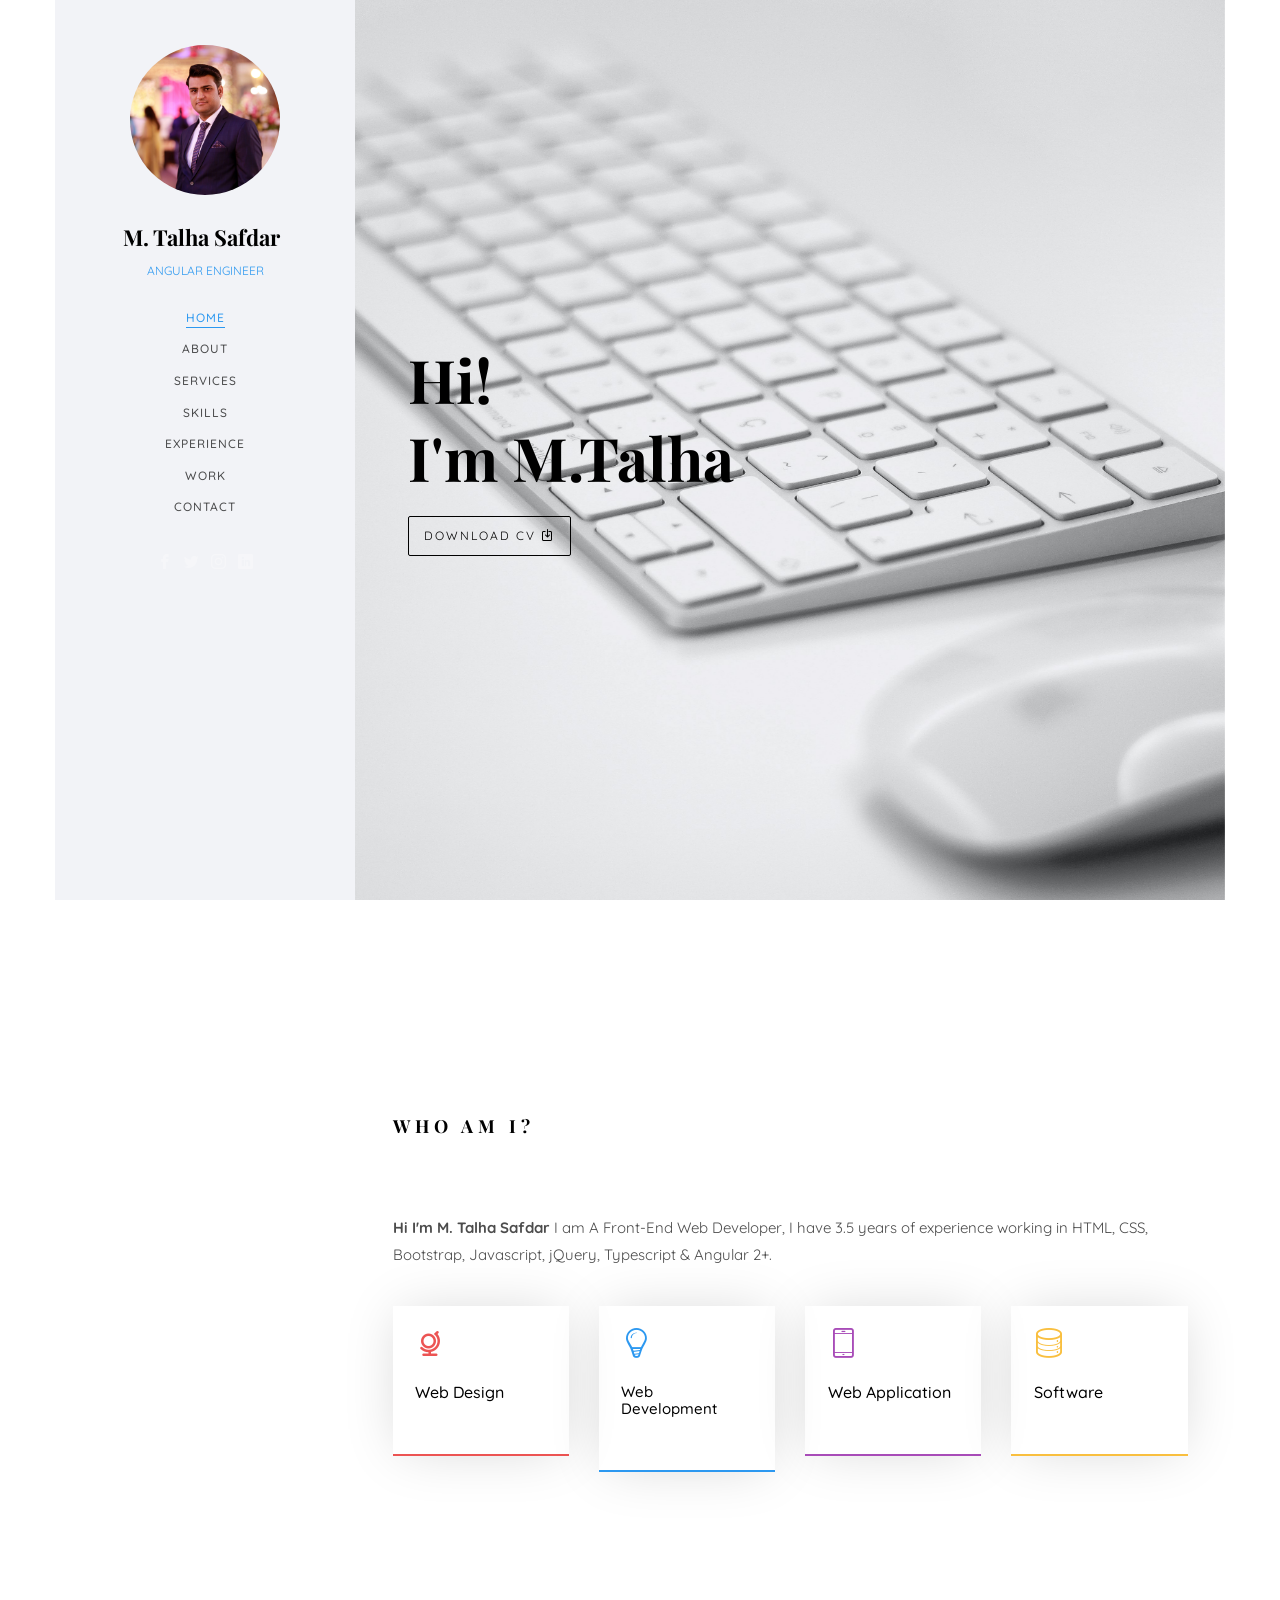
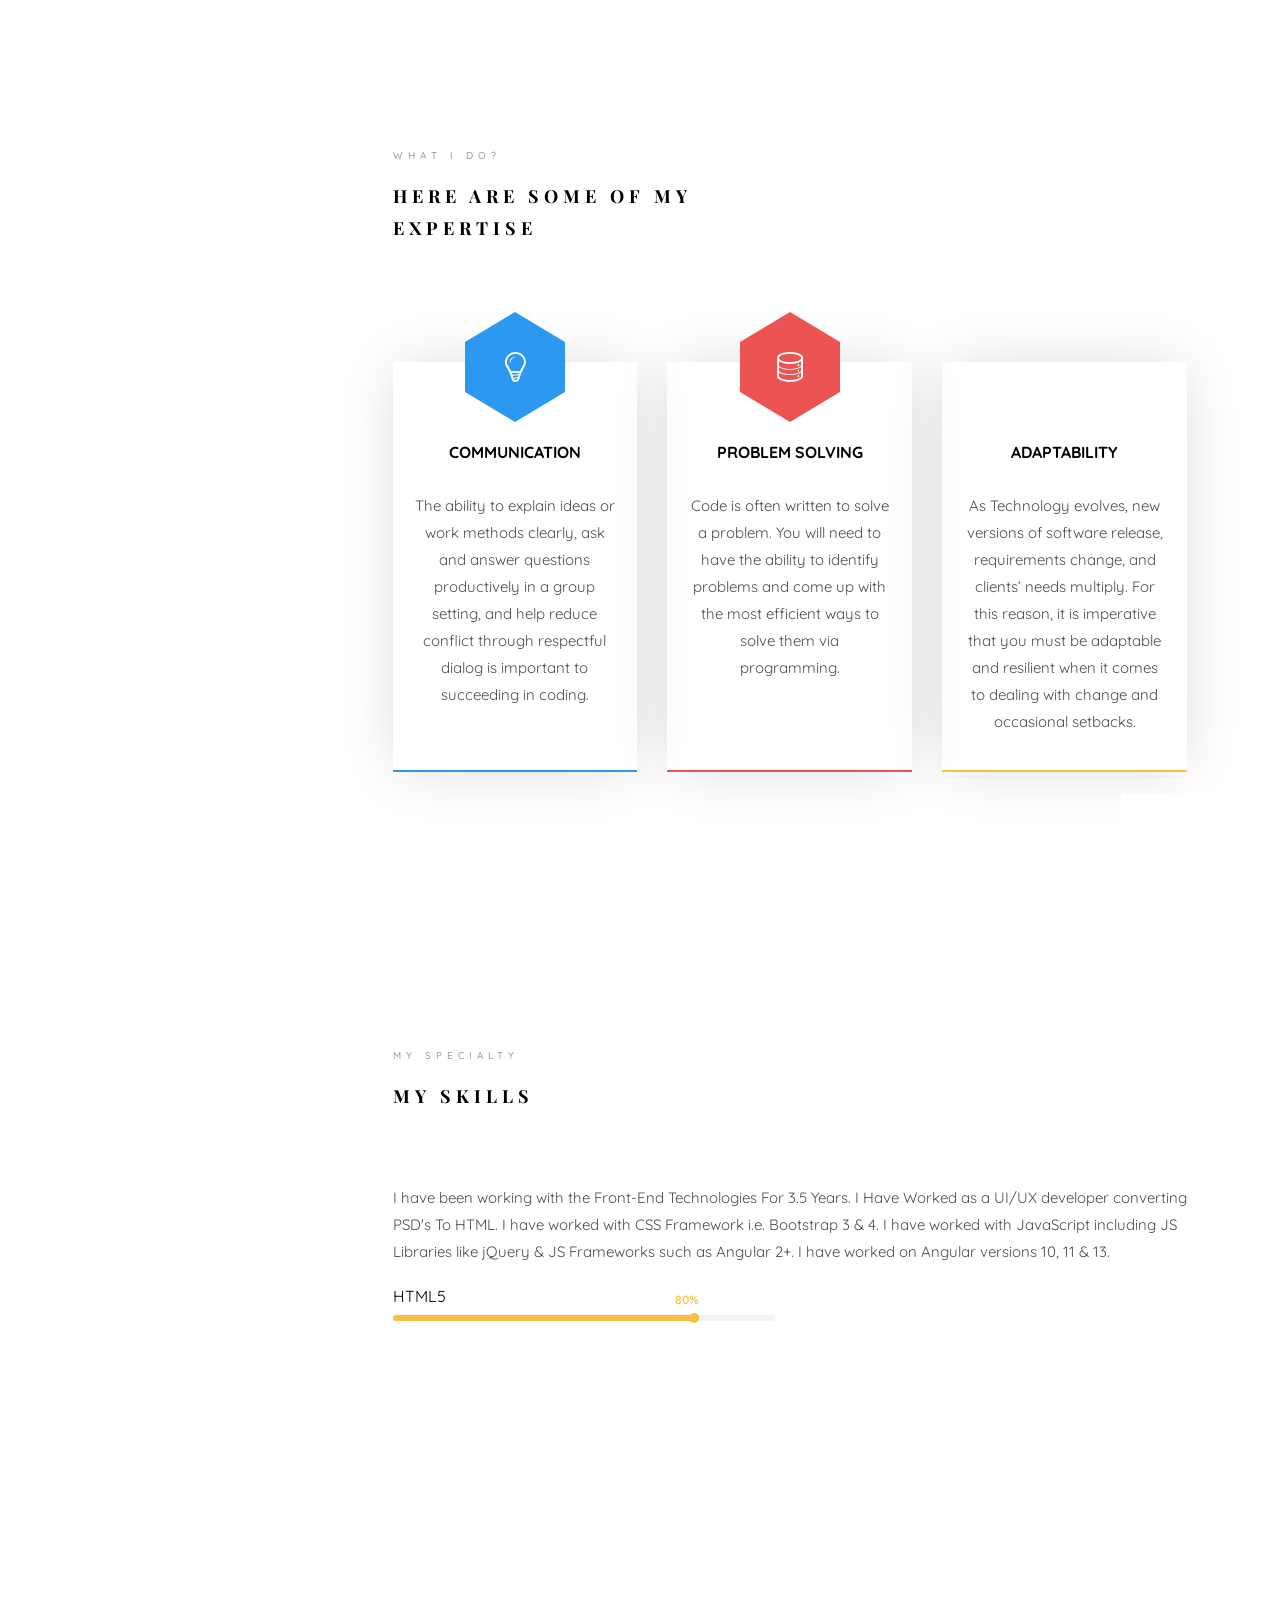
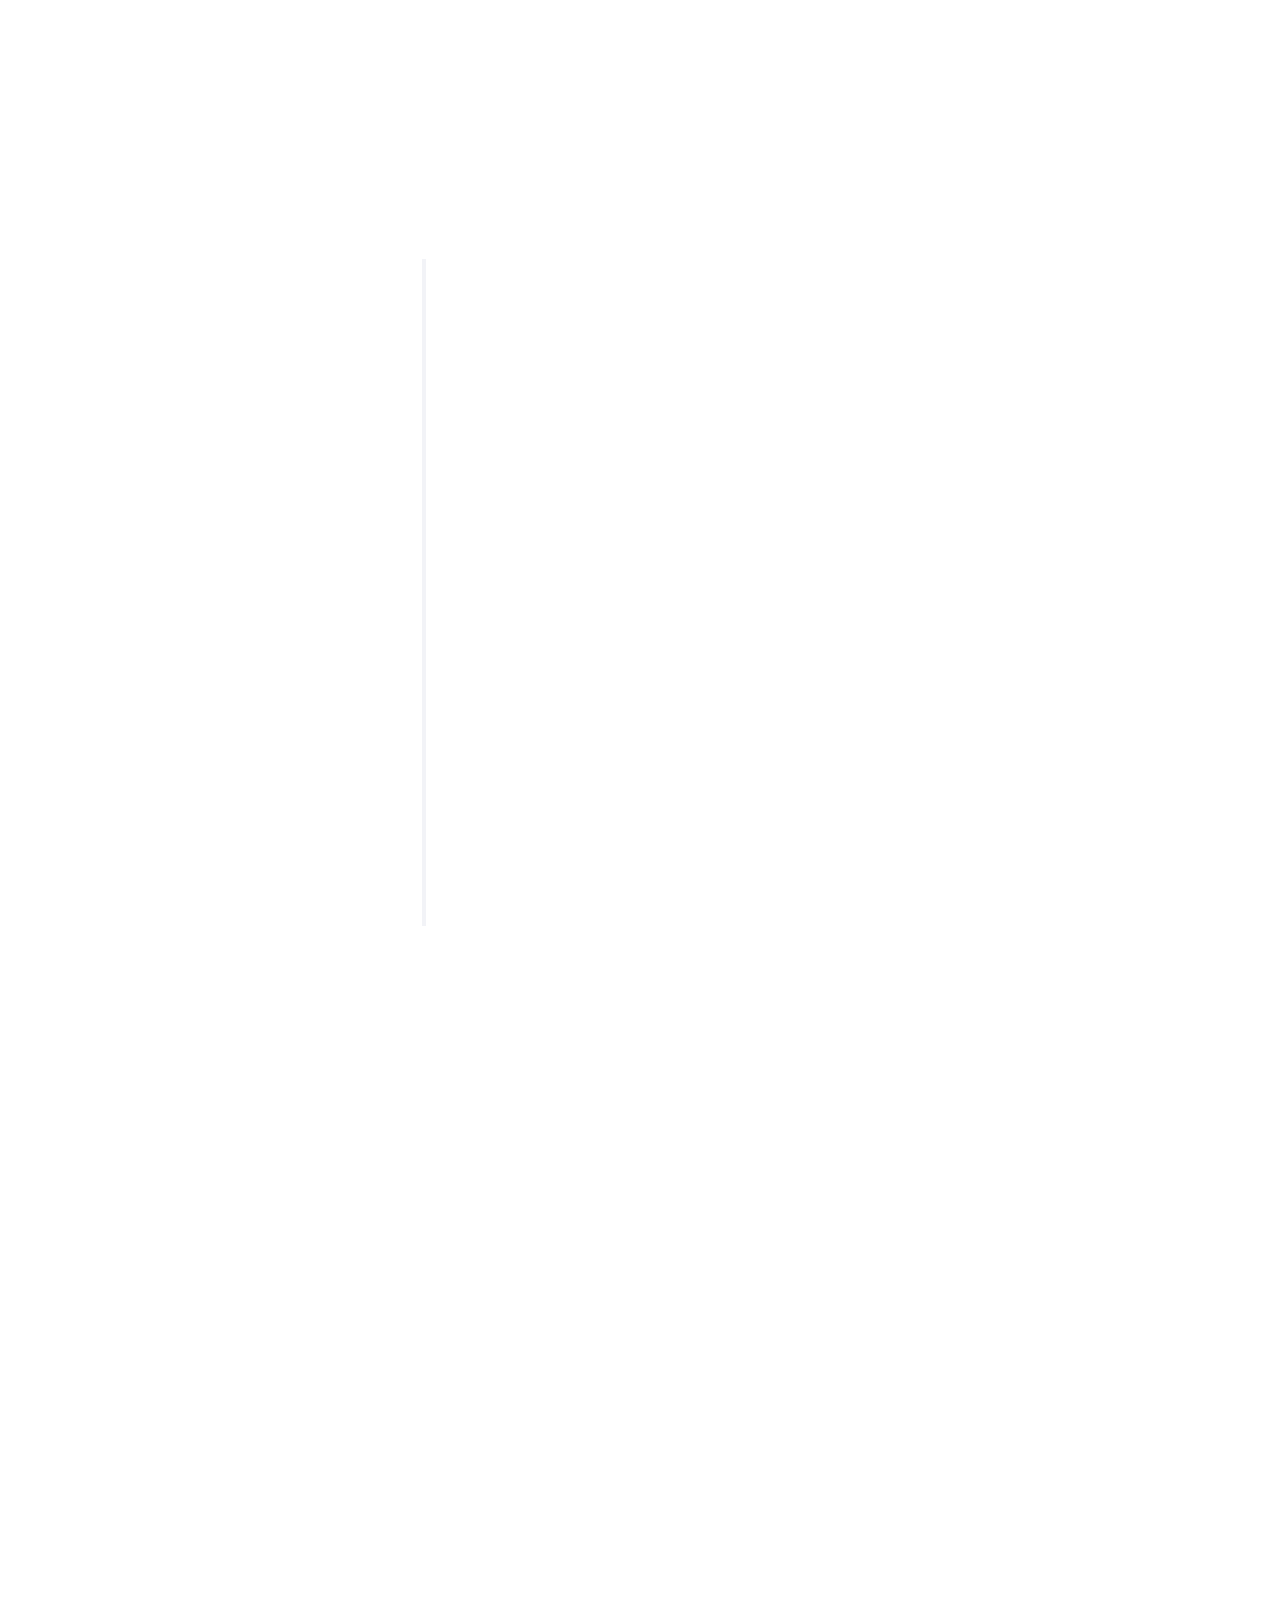
==== index.html @ 479b8a36 "Email Update" ====
<!DOCTYPE HTML>
<html>

<head>
	<meta charset="utf-8">
	<meta http-equiv="X-UA-Compatible" content="IE=edge">
	<title>M. Talha Portfolio</title>
	<meta name="viewport" content="width=device-width, initial-scale=1">
	<meta name="description" content="" />
	<meta name="keywords" content="" />
	<meta name="author" content="" />

	<!-- Facebook and Twitter integration -->
	<meta property="og:title" content="" />
	<meta property="og:image" content="" />
	<meta property="og:url" content="" />
	<meta property="og:site_name" content="" />
	<meta property="og:description" content="" />
	<meta name="twitter:title" content="" />
	<meta name="twitter:image" content="" />
	<meta name="twitter:url" content="" />
	<meta name="twitter:card" content="" />

	<!-- Place favicon.ico and apple-touch-icon.png in the root directory -->
	<link rel="shortcut icon" href="favicon.ico">

	<link href="https://fonts.googleapis.com/css?family=Quicksand:300,400,500,700" rel="stylesheet">
	<link href="https://fonts.googleapis.com/css?family=Playfair+Display:400,400i,700" rel="stylesheet">
	<link href="https://pro.fontawesome.com/releases/v5.10.0/css/all.css" rel="stylesheet">
	<!-- Animate.css -->
	<link rel="stylesheet" href="css/animate.css">
	<!-- Icomoon Icon Fonts-->
	<link rel="stylesheet" href="css/icomoon.css">
	<!-- Bootstrap  -->
	<link rel="stylesheet" href="css/bootstrap.css">
	<!-- Flexslider  -->
	<link rel="stylesheet" href="css/flexslider.css">
	<!-- Flaticons  -->
	<link rel="stylesheet" href="fonts/flaticon/font/flaticon.css">
	<!-- Owl Carousel -->
	<link rel="stylesheet" href="css/owl.carousel.min.css">
	<link rel="stylesheet" href="css/owl.theme.default.min.css">
	<!-- Theme style  -->
	<link rel="stylesheet" href="css/style.css">

	<!-- Modernizr JS -->
	<script src="js/modernizr-2.6.2.min.js"></script>
	<!-- FOR IE9 below -->
	<!--[if lt IE 9]>
	<script src="js/respond.min.js"></script>
	<![endif]-->

</head>

<body>
	<div id="colorlib-page">
		<div class="container-wrap">
			<a href="#" class="js-colorlib-nav-toggle colorlib-nav-toggle" data-toggle="collapse" data-target="#navbar"
				aria-expanded="false" aria-controls="navbar"><i></i></a>
			<aside id="colorlib-aside" role="complementary" class="border js-fullheight">
				<div class="text-center">
					<div class="author-img" style="background-image: url(images/about.jpg);"></div>
					<h1 id="colorlib-logo"><a href="index.html">M. Talha Safdar</a></h1>
					<!-- <span class="position"><a href="#">Angular Engineer</a> in Lahore</span> -->
					<span class="position"><a href="#">Angular Engineer</a></span>
				</div>
				<nav id="colorlib-main-menu" role="navigation" class="navbar">
					<div id="navbar" class="collapse">
						<ul>
							<li class="active"><a href="#" data-nav-section="home">Home</a></li>
							<li><a href="#" data-nav-section="about">About</a></li>
							<li><a href="#" data-nav-section="services">Services</a></li>
							<li><a href="#" data-nav-section="skills">Skills</a></li>
							<!-- <li><a href="#" data-nav-section="education">Education</a></li> -->
							<li><a href="#" data-nav-section="experience">Experience</a></li>
							<li><a href="#" data-nav-section="work">Work</a></li>
							<!-- <li><a href="#" data-nav-section="blog">Blog</a></li> -->
							<li><a href="#" data-nav-section="contact">Contact</a></li>
						</ul>
					</div>
				</nav>

				<div class="colorlib-footer">
					<!-- <p><small>&copy;
							Copyright
							<script>document.write(new Date().getFullYear());</script> All rights reserved. Made with <i
								class="icon-heart" aria-hidden="true"></i> by <a href="https://colorlib.com"
								target="_blank">Colorlib</a>
							</span> <span>Distributed by <a href="https://themewagon.com"
									target="_blank">ThemeWagon</a></span> <span>Demo Images: <a
									href="https://unsplash.com/" target="_blank">Unsplash.com</a></span>
						</small></p> -->
					<ul>
						<li><a href="#"><i class="icon-facebook2"></i></a></li>
						<li><a href="#"><i class="icon-twitter2"></i></a></li>
						<li><a href="#"><i class="icon-instagram"></i></a></li>
						<li><a href="#"><i class="icon-linkedin2"></i></a></li>
					</ul>
				</div>

			</aside>

			<div id="colorlib-main">
				<section id="colorlib-hero" class="js-fullheight" data-section="home">
					<div class="flexslider js-fullheight">
						<ul class="slides">
							<li style="background-image: url(images/bg-3-1.jpg);">
								<div class="overlay"></div>
								<div class="container-fluid">
									<div class="row">
										<div
											class="col-md-6 col-md-offset-3 col-md-pull-3 col-sm-12 col-xs-12 js-fullheight slider-text">
											<div class="slider-text-inner js-fullheight">
												<div class="desc">
													<h1>Hi! <br>I'm M.Talha</h1>
													<p>
														<a href="./resume/Muhammad_Talha_Resume.pdf" target="_blank" download class="btn btn-primary btn-learn">Download CV
															<i class="icon-download4"></i>
														</a>
													</p>
												</div>
											</div>
										</div>
									</div>
								</div>
							</li>
							<!-- <li style="background-image: url(images/img_bg_2.jpg);">
								<div class="overlay"></div>
								<div class="container-fluid">
									<div class="row">
										<div
											class="col-md-6 col-md-offset-3 col-md-pull-3 col-sm-12 col-xs-12 js-fullheight slider-text">
											<div class="slider-text-inner">
												<div class="desc">
													<h1>I am <br>a Designer</h1>
													<h2>100% html5 bootstrap templates Made by <a
															href="https://colorlib.com/"
															target="_blank">colorlib.com</a></h2>
													<p><a class="btn btn-primary btn-learn">View Portfolio <i
																class="icon-briefcase3"></i></a></p>
												</div>
											</div>
										</div>
									</div>
								</div>
							</li> -->
						</ul>
					</div>
				</section>

				<section class="colorlib-about" data-section="about">
					<div class="colorlib-narrow-content">
						<div class="row">
							<div class="col-md-12">
								<div class="row row-bottom-padded-sm animate-box" data-animate-effect="fadeInLeft">
									<div class="col-md-12">
										<div class="about-desc">
											<!-- <span class="heading-meta">About Us</span> -->
											<h2 class="colorlib-heading">Who Am I?</h2>
											<p><strong>Hi I'm M. Talha Safdar</strong> I am A Front-End Web Developer, I
												have 3.5 years of experience working in HTML, CSS, Bootstrap,
												Javascript, jQuery, Typescript & Angular 2+.</p>
										</div>
									</div>
								</div>
								<div class="row">
									<div class="col-md-3 animate-box" data-animate-effect="fadeInRight">
										<div class="services color-2">
											<span class="icon2"><i class="icon-globe-outline"></i></span>
											<h3>Web Design</h3>
										</div>
									</div>
									<div class="col-md-3 animate-box" data-animate-effect="fadeInLeft">
										<div class="services color-1">
											<span class="icon2"><i class="icon-bulb"></i></span>
											<h3 style="font-size: 15px;">Web Development</h3>
										</div>
									</div>
									<div class="col-md-3 animate-box" data-animate-effect="fadeInBottom">
										<div class="services color-4">
											<span class="icon2"><i class="icon-phone3"></i></span>
											<h3>Web Application</h3>
										</div>
									</div>
									<div class="col-md-3 animate-box" data-animate-effect="fadeInTop">
										<div class="services color-3">
											<span class="icon2"><i class="icon-data"></i></span>
											<h3>Software</h3>
										</div>
									</div>
								</div>
								<!-- <div class="row">
									<div class="col-md-12 animate-box" data-animate-effect="fadeInLeft">
										<div class="hire">
											<h2>I am happy to know you <br>that 300+ projects done sucessfully!</h2>
											<a href="#" class="btn-hire">Hire me</a>
										</div>
									</div>
								</div> -->
							</div>
						</div>
					</div>
				</section>



				<section class="colorlib-services" data-section="services">
					<div class="colorlib-narrow-content">
						<div class="row">
							<div class="col-md-6 col-md-offset-3 col-md-pull-3 animate-box"
								data-animate-effect="fadeInLeft">
								<span class="heading-meta">What I do?</span>
								<h2 class="colorlib-heading">Here are some of my expertise</h2>
							</div>
						</div>
						<div class="row row-pt-md">
							<div class="col-md-4 text-center animate-box">
								<div class="services color-1 height400">
									<span class="icon">
										<i class="icon-bulb"></i>
									</span>
									<div class="desc">
										<h3>Communication</h3>
										<p>The ability to explain ideas or work methods clearly, ask and answer
											questions productively in a group setting, and help reduce conflict through
											respectful dialog is important to succeeding in coding.</p>
									</div>
								</div>
							</div>
							<div class="col-md-4 text-center animate-box">
								<div class="services color-2 height400">
									<span class="icon">
										<i class="icon-data"></i>
									</span>
									<div class="desc">
										<h3>Problem Solving</h3>
										<p>Code is often written to solve a problem. You will need to have the ability
											to identify problems and come up with the most efficient ways to solve them
											via programming.</p>
									</div>
								</div>
							</div>
							<div class="col-md-4 text-center animate-box">
								<div class="services color-3 height400">
									<span class="icon">
										<i class="icon-phone3"></i>
									</span>
									<div class="desc">
										<h3>Adaptability</h3>
										<p>As Technology evolves, new versions of software release, requirements change,
											and clients’ needs multiply. For this reason, it is imperative that you must
											be adaptable and resilient when it comes to dealing with change and
											occasional setbacks.</p>
									</div>
								</div>
							</div>
							<!-- <div class="col-md-4 text-center animate-box">
								<div class="services color-4">
									<span class="icon">
										<i class="icon-layers2"></i>
									</span>
									<div class="desc">
										<h3>Graphic Design</h3>
										<p>Separated they live in Bookmarksgrove right at the coast of the Semantics</p>
									</div>
								</div>
							</div>
							<div class="col-md-4 text-center animate-box">
								<div class="services color-5">
									<span class="icon">
										<i class="icon-data"></i>
									</span>
									<div class="desc">
										<h3>Software</h3>
										<p>Separated they live in Bookmarksgrove right at the coast of the Semantics</p>
									</div>
								</div>
							</div>
							<div class="col-md-4 text-center animate-box">
								<div class="services color-6">
									<span class="icon">
										<i class="icon-phone3"></i>
									</span>
									<div class="desc">
										<h3>Application</h3>
										<p>Separated they live in Bookmarksgrove right at the coast of the Semantics</p>
									</div>
								</div>
							</div> -->
						</div>
					</div>
				</section>

				<!-- <div id="colorlib-counter" class="colorlib-counters"
					style="background-image: url(images/cover_bg_1.jpg);" data-stellar-background-ratio="0.5">
					<div class="overlay"></div>
					<div class="colorlib-narrow-content">
						<div class="row">
						</div>
						<div class="row">
							<div class="col-md-3 text-center animate-box">
								<span class="colorlib-counter js-counter" data-from="0" data-to="309" data-speed="5000"
									data-refresh-interval="50"></span>
								<span class="colorlib-counter-label">Cups of coffee</span>
							</div>
							<div class="col-md-3 text-center animate-box">
								<span class="colorlib-counter js-counter" data-from="0" data-to="356" data-speed="5000"
									data-refresh-interval="50"></span>
								<span class="colorlib-counter-label">Projects</span>
							</div>
							<div class="col-md-3 text-center animate-box">
								<span class="colorlib-counter js-counter" data-from="0" data-to="30" data-speed="5000"
									data-refresh-interval="50"></span>
								<span class="colorlib-counter-label">Clients</span>
							</div>
							<div class="col-md-3 text-center animate-box">
								<span class="colorlib-counter js-counter" data-from="0" data-to="10" data-speed="5000"
									data-refresh-interval="50"></span>
								<span class="colorlib-counter-label">Partners</span>
							</div>
						</div>
					</div>
				</div> -->

				<section class="colorlib-skills" data-section="skills">
					<div class="colorlib-narrow-content">
						<div class="row">
							<div class="col-md-6 col-md-offset-3 col-md-pull-3 animate-box"
								data-animate-effect="fadeInLeft">
								<span class="heading-meta">My Specialty</span>
								<h2 class="colorlib-heading animate-box">My Skills</h2>
							</div>
						</div>
						<div class="row">
							<div class="col-md-12 animate-box" data-animate-effect="fadeInLeft">
								<p>I have been working with the Front-End Technologies For 3.5 Years. I Have Worked as a
									UI/UX developer converting PSD's To HTML. I have worked with CSS Framework i.e.
									Bootstrap 3 & 4. I have worked with JavaScript including JS Libraries like jQuery &
									JS Frameworks such as Angular 2+. I have worked on Angular versions 10, 11 & 13.</p>
							</div>
							<div class="col-md-6 animate-box" data-animate-effect="fadeInLeft">
								<div class="progress-wrap">
									<h3>HTML5</h3>
									<div class="progress">
										<div class="progress-bar color-3" role="progressbar" aria-valuenow="80"
											aria-valuemin="0" aria-valuemax="100" style="width:80%">
											<span>80%</span>
										</div>
									</div>
								</div>
							</div>
							<div class="col-md-6 animate-box" data-animate-effect="fadeInRight">
								<div class="progress-wrap">
									<h3>CSS3</h3>
									<div class="progress">
										<div class="progress-bar color-4" role="progressbar" aria-valuenow="70"
											aria-valuemin="0" aria-valuemax="100" style="width:70%">
											<span>70%</span>
										</div>
									</div>
								</div>
							</div>
							<div class="col-md-6 animate-box" data-animate-effect="fadeInLeft">
								<div class="progress-wrap">
									<h3>Bootstrap</h3>
									<div class="progress">
										<div class="progress-bar color-1" role="progressbar" aria-valuenow="80"
											aria-valuemin="0" aria-valuemax="100" style="width:80%">
											<span>80%</span>
										</div>
									</div>
								</div>
							</div>
							<div class="col-md-6 animate-box" data-animate-effect="fadeInLeft">
								<div class="progress-wrap">
									<h3>JavaScript</h3>
									<div class="progress">
										<div class="progress-bar color-5" role="progressbar" aria-valuenow="70"
											aria-valuemin="0" aria-valuemax="100" style="width:70%">
											<span>70%</span>
										</div>
									</div>
								</div>
							</div>
							<div class="col-md-6 animate-box" data-animate-effect="fadeInRight">
								<div class="progress-wrap">
									<h3>jQuery</h3>
									<div class="progress">
										<div class="progress-bar color-2" role="progressbar" aria-valuenow="70"
											aria-valuemin="0" aria-valuemax="100" style="width:70%">
											<span>70%</span>
										</div>
									</div>
								</div>
							</div>
							<div class="col-md-6 animate-box" data-animate-effect="fadeInRight">
								<div class="progress-wrap">
									<h3>Angular</h3>
									<div class="progress">
										<div class="progress-bar color-6" role="progressbar" aria-valuenow="70"
											aria-valuemin="0" aria-valuemax="100" style="width:70%">
											<span>70%</span>
										</div>
									</div>
								</div>
							</div>
							<div class="col-md-6 animate-box" data-animate-effect="fadeInRight">
								<div class="progress-wrap">
									<h3>Angular Material</h3>
									<div class="progress">
										<div class="progress-bar color-7" role="progressbar" aria-valuenow="70"
											aria-valuemin="0" aria-valuemax="100" style="width:70%">
											<span>70%</span>
										</div>
									</div>
								</div>
							</div>
							<div class="col-md-6 animate-box" data-animate-effect="fadeInRight">
								<div class="progress-wrap">
									<h3>NG-ZORRO - Ant Design</h3>
									<div class="progress">
										<div class="progress-bar color-5" role="progressbar" aria-valuenow="75"
											aria-valuemin="0" aria-valuemax="100" style="width:75%">
											<span>75%</span>
										</div>
									</div>
								</div>
							</div>
						</div>
					</div>
				</section>

				<!-- <section class="colorlib-education" data-section="education">
					<div class="colorlib-narrow-content">
						<div class="row">
							<div class="col-md-6 col-md-offset-3 col-md-pull-3 animate-box"
								data-animate-effect="fadeInLeft">
								<span class="heading-meta">Education</span>
								<h2 class="colorlib-heading animate-box">Education</h2>
							</div>
						</div>
						<div class="row">
							<div class="col-md-12 animate-box" data-animate-effect="fadeInLeft">
								<div class="fancy-collapse-panel">
									<div class="panel-group" id="accordion" role="tablist" aria-multiselectable="true">
										<div class="panel panel-default">
											<div class="panel-heading" role="tab" id="headingOne">
												<h4 class="panel-title">
													<a data-toggle="collapse" data-parent="#accordion"
														href="#collapseOne" aria-expanded="true"
														aria-controls="collapseOne">Bachelor of Science in Computer Science (BSCS)
													</a>
												</h4>
											</div>
											<div id="collapseOne" class="panel-collapse collapse in" role="tabpanel"
												aria-labelledby="headingOne">
												<div class="panel-body">
													<div class="row">
														<div class="col-md-6">
															<p>Completed The BSCS With a 3.1 CGPA. </p>
														</div>
														<div class="col-md-6">
															<p>Separated they live in Bookmarksgrove right at the coast
																of the Semantics, a large language ocean.</p>
														</div>
													</div>
												</div>
											</div>
										</div>
										<div class="panel panel-default">
											<div class="panel-heading" role="tab" id="headingTwo">
												<h4 class="panel-title">
													<a class="collapsed" data-toggle="collapse" data-parent="#accordion"
														href="#collapseTwo" aria-expanded="false"
														aria-controls="collapseTwo">FSc Pre-Engineering (Intermediate)
													</a>
												</h4>
											</div>
											<div id="collapseTwo" class="panel-collapse collapse" role="tabpanel"
												aria-labelledby="headingTwo">
												<div class="panel-body">
													<p>Far far away, behind the word <strong>mountains</strong>, far
														from the countries Vokalia and Consonantia, there live the blind
														texts. Separated they live in Bookmarksgrove right at the coast
														of the Semantics, a large language ocean.</p>
													<ul>
														<li>Separated they live in Bookmarksgrove right</li>
														<li>Separated they live in Bookmarksgrove right</li>
													</ul>
												</div>
											</div>
										</div>
										<div class="panel panel-default">
											<div class="panel-heading" role="tab" id="headingThree">
												<h4 class="panel-title">
													<a class="collapsed" data-toggle="collapse" data-parent="#accordion"
														href="#collapseThree" aria-expanded="false"
														aria-controls="collapseThree">Diploma in Information Technology
													</a>
												</h4>
											</div>
											<div id="collapseThree" class="panel-collapse collapse" role="tabpanel"
												aria-labelledby="headingThree">
												<div class="panel-body">
													<p>Far far away, behind the word <strong>mountains</strong>, far
														from the countries Vokalia and Consonantia, there live the blind
														texts. Separated they live in Bookmarksgrove right at the coast
														of the Semantics, a large language ocean.</p>
												</div>
											</div>
										</div>

										<div class="panel panel-default">
											<div class="panel-heading" role="tab" id="headingFour">
												<h4 class="panel-title">
													<a class="collapsed" data-toggle="collapse" data-parent="#accordion"
														href="#collapseFour" aria-expanded="false"
														aria-controls="collapseFour">Diploma in Information Technology
													</a>
												</h4>
											</div>
											<div id="collapseFour" class="panel-collapse collapse" role="tabpanel"
												aria-labelledby="headingFour">
												<div class="panel-body">
													<p>Far far away, behind the word <strong>mountains</strong>, far
														from the countries Vokalia and Consonantia, there live the blind
														texts. Separated they live in Bookmarksgrove right at the coast
														of the Semantics, a large language ocean.</p>
												</div>
											</div>
										</div>

										<div class="panel panel-default">
											<div class="panel-heading" role="tab" id="headingFive">
												<h4 class="panel-title">
													<a class="collapsed" data-toggle="collapse" data-parent="#accordion"
														href="#collapseFive" aria-expanded="false"
														aria-controls="collapseFive">High School Secondary Education
													</a>
												</h4>
											</div>
											<div id="collapseFive" class="panel-collapse collapse" role="tabpanel"
												aria-labelledby="headingFive">
												<div class="panel-body">
													<p>Far far away, behind the word <strong>mountains</strong>, far
														from the countries Vokalia and Consonantia, there live the blind
														texts. Separated they live in Bookmarksgrove right at the coast
														of the Semantics, a large language ocean.</p>
												</div>
											</div>
										</div>
									</div>
								</div>
							</div>
						</div>
					</div>
				</section> -->

				<section class="colorlib-experience" data-section="experience">
					<div class="colorlib-narrow-content">
						<div class="row">
							<div class="col-md-6 col-md-offset-3 col-md-pull-3 animate-box"
								data-animate-effect="fadeInLeft">
								<span class="heading-meta">Experience</span>
								<h2 class="colorlib-heading animate-box">Work Experience</h2>
							</div>
						</div>
						<div class="row">
							<div class="col-md-12">
								<div class="timeline-centered">
									<article class="timeline-entry animate-box" data-animate-effect="fadeInRight">
										<div class="timeline-entry-inner">
											<div class="timeline-icon color-5">
												<i class="icon-pen2"></i>
											</div>
											<div class="timeline-label">
												<h2><a href="#">Angular Engineer at CloudNext Technologies</a>
													<span>2021-Present</span>
												</h2>
												<p>Currently I am working as an Angular Engineer. CloudNext is a product
													based company. Current I am giving my services as an Angular
													Engineer on an ERP System.</p>
											</div>
										</div>
									</article>

									<article class="timeline-entry animate-box" data-animate-effect="fadeInLeft">
										<div class="timeline-entry-inner">

											<div class="timeline-icon color-1">
												<i class="icon-pen2"></i>
											</div>

											<div class="timeline-label">
												<h2><a href="#">UI/UX & Angular Developer at VEDevelopers</a>
													<span>2020-2021</span>
												</h2>
												<p>Worked as a UI/UX & Angular Developer. VEDevelopers is primarily a
													project based company. I have also worked with Some
													Laravel Projects.</p>
											</div>
										</div>
									</article>

									<article class="timeline-entry animate-box" data-animate-effect="fadeInLeft">
										<div class="timeline-entry-inner">

											<div class="timeline-icon color-2">
												<i class="icon-pen2"></i>
											</div>

											<div class="timeline-label">
												<h2><a href="#">Freelancer</a>
													<span>July 2019 - Dec 2019</span>
												</h2>
												<p>Worked as a Front-End UI/UX developer and worked on HTML5, CSS3,
													Bootstrap 3 & 4,JavaScript, Laravel, Angular and OpenCart
													Applications.</p>
											</div>
										</div>
									</article>

									<article class="timeline-entry animate-box" data-animate-effect="fadeInLeft">
										<div class="timeline-entry-inner">

											<div class="timeline-icon color-3">
												<i class="icon-pen2"></i>
											</div>

											<div class="timeline-label">
												<h2><a href="#">Internship at Encapsulate Technologies</a>
													<span>Jan 2019 - June 2019</span>
												</h2>
												<p>
													Worked as a UI/UX Intern and acquired a knowledge of HTML5, CSS3 Bootstrap & JavaScript.
												</p>
											</div>
										</div>
									</article>

									<!-- <article class="timeline-entry animate-box" data-animate-effect="fadeInLeft">
										<div class="timeline-entry-inner">
											<div class="timeline-icon color-3">
												<i class="icon-pen2"></i>
											</div>
											<div class="timeline-label">
												<h2><a href="#">System Analyst</a> <span>2017-2018</span></h2>
												<p>Even the all-powerful Pointing has no control about the blind texts
													it is an almost unorthographic life One day however a small line of
													blind text by the name of Lorem Ipsum decided to leave for the far
													World of Grammar.</p>
											</div>
										</div>
									</article>

									<article class="timeline-entry animate-box" data-animate-effect="fadeInTop">
										<div class="timeline-entry-inner">
											<div class="timeline-icon color-4">
												<i class="icon-pen2"></i>
											</div>
											<div class="timeline-label">
												<h2><a href="#">Creative Designer</a> <span>2017-2018</span></h2>
												<p>Even the all-powerful Pointing has no control about the blind texts
													it is an almost unorthographic life One day however a small line of
													blind text by the name of Lorem Ipsum decided to leave for the far
													World of Grammar.</p>
											</div>
										</div>
									</article>

									<article class="timeline-entry animate-box" data-animate-effect="fadeInLeft">
										<div class="timeline-entry-inner">
											<div class="timeline-icon color-5">
												<i class="icon-pen2"></i>
											</div>
											<div class="timeline-label">
												<h2><a href="#">UI/UX Designer at Envato</a> <span>2017-2018</span></h2>
												<p>Even the all-powerful Pointing has no control about the blind texts
													it is an almost unorthographic life One day however a small line of
													blind text by the name of Lorem Ipsum decided to leave for the far
													World of Grammar.</p>
											</div>
										</div>
									</article>

									<article class="timeline-entry begin animate-box"
										data-animate-effect="fadeInBottom">
										<div class="timeline-entry-inner">
											<div class="timeline-icon color-none">
											</div>
										</div>
									</article> -->
								</div>
							</div>
						</div>
					</div>
				</section>

				<section class="colorlib-work" data-section="work">
					<div class="colorlib-narrow-content">
						<div class="row">
							<div class="col-md-6 col-md-offset-3 col-md-pull-3 animate-box"
								data-animate-effect="fadeInLeft">
								<span class="heading-meta">My Work</span>
								<h2 class="colorlib-heading animate-box">Recent Work</h2>
							</div>
						</div>
						<div class="row row-bottom-padded-sm animate-box" data-animate-effect="fadeInLeft">
							<div class="col-md-12">
								<!-- <p class="work-menu"><span><a href="#" class="active">Graphic Design</a></span> <span><a
											href="#">Web Design</a></span> <span><a href="#">Software</a></span>
									<span><a href="#">Apps</a></span></p> -->
							</div>
						</div>
						<div class="row">
							<div class="col-md-6 animate-box" data-animate-effect="fadeInLeft">
								<div class="project" style="background-image: url(images/work-2.png);">
									<div class="desc" onclick="openModal(1)">
										<div class="con">
											<h3><a href="work.html">Algoras</a></h3>
											<span>
												<a data-toggle="modal" data-target="#myModal-1"><i
														class="fal fa-plus img-large-btn"></i>
												</a>
											</span>

											<!-- <p class="icon">
												<span><a href="#"><i class="icon-share3"></i></a></span>
												<span><a href="#"><i class="icon-eye"></i> 100</a></span>
												<span><a href="#"><i class="icon-heart"></i> 49</a></span>
											</p> -->
										</div>
									</div>
								</div>
							</div>
							<div class="col-md-6 animate-box" data-animate-effect="fadeInRight">
								<div class="project" style="background-image: url(images/work-3.png);">
									<div class="desc" onclick="openModal(2)">
										<div class="con">
											<h3><a href="work.html">Frontline</a></h3>
											<span>
												<a data-toggle="modal" data-target="#myModal-2"><i
														class="fal fa-plus img-large-btn"></i>
												</a>
											</span>
											<!-- <p class="icon">
												<span><a href="#"><i class="icon-share3"></i></a></span>
												<span><a href="#"><i class="icon-eye"></i> 100</a></span>
												<span><a href="#"><i class="icon-heart"></i> 49</a></span>
											</p> -->
										</div>
									</div>
								</div>
							</div>
							<div class="col-md-6 animate-box" data-animate-effect="fadeInTop">
								<div class="project" style="background-image: url(images/work-1.png);">
									<div class="desc" onclick="openModal(3)">
										<div class="con">
											<h3><a href="work.html">Labourer Agency</a></h3>
											<span>
												<a data-toggle="modal" data-target="#myModal-3"><i
														class="fal fa-plus img-large-btn"></i>
												</a>
											</span>
											<!-- <p class="icon">
												<span><a href="#"><i class="icon-share3"></i></a></span>
												<span><a href="#"><i class="icon-eye"></i> 100</a></span>
												<span><a href="#"><i class="icon-heart"></i> 49</a></span>
											</p> -->
										</div>
									</div>
								</div>
							</div>

							<div class="col-md-6 animate-box" data-animate-effect="fadeInTop">
								<div class="project" style="background-image: url(images/work-4.png);">
									<div class="desc" onclick="openModal(4)">
										<div class="con">
											<h3><a href="work.html">Bathroom Wall Panels</a></h3>
											<span>
												<a data-toggle="modal" data-target="#myModal-4"><i
														class="fal fa-plus img-large-btn"></i>
												</a>
											</span>
											<!-- <p class="icon">
												<span><a href="#"><i class="icon-share3"></i></a></span>
												<span><a href="#"><i class="icon-eye"></i> 100</a></span>
												<span><a href="#"><i class="icon-heart"></i> 49</a></span>
											</p> -->
										</div>
									</div>
								</div>
							</div>

							<div class="col-md-6 animate-box" data-animate-effect="fadeInTop">
								<div class="project" style="background-image: url(images/work-5.png);">
									<div class="desc" onclick="openModal(5)">
										<div class="con">
											<h3><a href="work.html">Azaan Leather</a></h3>
											<span>
												<a data-toggle="modal" data-target="#myModal-5"><i
														class="fal fa-plus img-large-btn"></i>
												</a>
											</span>
											<!-- <p class="icon">
												<span><a href="#"><i class="icon-share3"></i></a></span>
												<span><a href="#"><i class="icon-eye"></i> 100</a></span>
												<span><a href="#"><i class="icon-heart"></i> 49</a></span>
											</p> -->
										</div>
									</div>
								</div>
							</div>

							<div class="col-md-6 animate-box" data-animate-effect="fadeInTop">
								<div class="project" style="background-image: url(images/work-6.png);">
									<div class="desc" onclick="openModal(6)">
										<div class="con">
											<h3><a href="work.html">Temping Agency</a></h3>
											<span>
												<a data-toggle="modal" data-target="#myModal-6"><i
														class="fal fa-plus img-large-btn"></i>
												</a>
											</span>
											<!-- <p class="icon">
												<span><a href="#"><i class="icon-share3"></i></a></span>
												<span><a href="#"><i class="icon-eye"></i> 100</a></span>
												<span><a href="#"><i class="icon-heart"></i> 49</a></span>
											</p> -->
										</div>
									</div>
								</div>
							</div>
							<!-- <div class="col-md-6 animate-box" data-animate-effect="fadeInBottom">
								<div class="project" style="background-image: url(images/img-4.jpg);">
									<div class="desc">
										<div class="con">
											<h3><a href="work.html">Work 04</a></h3>
											<span>Application</span>
											<p class="icon">
												<span><a href="#"><i class="icon-share3"></i></a></span>
												<span><a href="#"><i class="icon-eye"></i> 100</a></span>
												<span><a href="#"><i class="icon-heart"></i> 49</a></span>
											</p>
										</div>
									</div>
								</div>
							</div>
							<div class="col-md-6 animate-box" data-animate-effect="fadeInLeft">
								<div class="project" style="background-image: url(images/img-5.jpg);">
									<div class="desc">
										<div class="con">
											<h3><a href="work.html">Work 05</a></h3>
											<span>Graphic, Logo</span>
											<p class="icon">
												<span><a href="#"><i class="icon-share3"></i></a></span>
												<span><a href="#"><i class="icon-eye"></i> 100</a></span>
												<span><a href="#"><i class="icon-heart"></i> 49</a></span>
											</p>
										</div>
									</div>
								</div>
							</div>
							<div class="col-md-6 animate-box" data-animate-effect="fadeInRight">
								<div class="project" style="background-image: url(images/img-6.jpg);">
									<div class="desc">
										<div class="con">
											<h3><a href="work.html">Work 06</a></h3>
											<span>Web Design</span>
											<p class="icon">
												<span><a href="#"><i class="icon-share3"></i></a></span>
												<span><a href="#"><i class="icon-eye"></i> 100</a></span>
												<span><a href="#"><i class="icon-heart"></i> 49</a></span>
											</p>
										</div>
									</div>
								</div>
							</div> -->
						</div>
						<!-- <div class="row">
							<div class="col-md-12 animate-box">
								<p><a href="#" class="btn btn-primary btn-lg btn-load-more">Load more <i
											class="icon-reload"></i></a></p>
							</div>
						</div> -->
					</div>
				</section>

				<!-- <section class="colorlib-blog" data-section="blog">
					<div class="colorlib-narrow-content">
						<div class="row">
							<div class="col-md-6 col-md-offset-3 col-md-pull-3 animate-box"
								data-animate-effect="fadeInLeft">
								<span class="heading-meta">Read</span>
								<h2 class="colorlib-heading">Recent Blog</h2>
							</div>
						</div>
						<div class="row">
							<div class="col-md-4 col-sm-6 animate-box" data-animate-effect="fadeInLeft">
								<div class="blog-entry">
									<a href="blog.html" class="blog-img"><img src="images/blog-1.jpg"
											class="img-responsive" alt="HTML5 Bootstrap Template by colorlib.com"></a>
									<div class="desc">
										<span><small>April 14, 2018 </small> | <small> Web Design </small> | <small> <i
													class="icon-bubble3"></i> 4</small></span>
										<h3><a href="blog.html">Renovating National Gallery</a></h3>
										<p>Separated they live in Bookmarksgrove right at the coast of the Semantics, a
											large language ocean.</p>
									</div>
								</div>
							</div>
							<div class="col-md-4 col-sm-6 animate-box" data-animate-effect="fadeInRight">
								<div class="blog-entry">
									<a href="blog.html" class="blog-img"><img src="images/blog-2.jpg"
											class="img-responsive" alt="HTML5 Bootstrap Template by colorlib.com"></a>
									<div class="desc">
										<span><small>April 14, 2018 </small> | <small> Web Design </small> | <small> <i
													class="icon-bubble3"></i> 4</small></span>
										<h3><a href="blog.html">Wordpress for a Beginner</a></h3>
										<p>Separated they live in Bookmarksgrove right at the coast of the Semantics, a
											large language ocean.</p>
									</div>
								</div>
							</div>
							<div class="col-md-4 col-sm-6 animate-box" data-animate-effect="fadeInLeft">
								<div class="blog-entry">
									<a href="blog.html" class="blog-img"><img src="images/blog-3.jpg"
											class="img-responsive" alt="HTML5 Bootstrap Template by colorlib.com"></a>
									<div class="desc">
										<span><small>April 14, 2018 </small> | <small> Inspiration </small> | <small> <i
													class="icon-bubble3"></i> 4</small></span>
										<h3><a href="blog.html">Make website from scratch</a></h3>
										<p>Separated they live in Bookmarksgrove right at the coast of the Semantics, a
											large language ocean.</p>
									</div>
								</div>
							</div>
						</div>
						<div class="row">
							<div class="col-md-12 animate-box">
								<p><a href="#" class="btn btn-primary btn-lg btn-load-more">Load more <i
											class="icon-reload"></i></a></p>
							</div>
						</div>
					</div>
				</section> -->

				<section class="colorlib-contact" data-section="contact">
					<div class="colorlib-narrow-content">
						<div class="row">
							<div class="col-md-6 col-md-offset-3 col-md-pull-3 animate-box"
								data-animate-effect="fadeInLeft">
								<span class="heading-meta">Get in Touch</span>
								<h2 class="colorlib-heading">Contact</h2>
							</div>
						</div>
						<div class="row">
							<div class="col-md-5">
								<div class="colorlib-feature colorlib-feature-sm animate-box"
									data-animate-effect="fadeInLeft">
									<div class="colorlib-icon">
										<i class="icon-globe-outline"></i>
									</div>
									<div class="colorlib-text">
										<p><a href="#">talhamalik4147@gmail.com</a></p>
									</div>
								</div>

								<div class="colorlib-feature colorlib-feature-sm animate-box"
									data-animate-effect="fadeInLeft">
									<div class="colorlib-icon">
										<i class="icon-map"></i>
									</div>
									<div class="colorlib-text">
										<p>56, 3A, Sector B, Askari 11, Lahore.</p>
									</div>
								</div>

								<div class="colorlib-feature colorlib-feature-sm animate-box"
									data-animate-effect="fadeInLeft">
									<div class="colorlib-icon">
										<i class="icon-phone"></i>
									</div>
									<div class="colorlib-text">
										<p><a href="tel://">+92306-4629013</a></p>
									</div>
								</div>
							</div>
							<div class="col-md-7 col-md-push-1">
								<div class="row">
									<div class="col-md-10 col-md-offset-1 col-md-pull-1 animate-box"
										data-animate-effect="fadeInRight">
										<form action="form/assets/php/contact-mail.php">
											<div class="form-group">
												<input type="text" class="form-control" placeholder="Name">
											</div>
											<div class="form-group">
												<input type="text" class="form-control" placeholder="Email">
											</div>
											<div class="form-group">
												<input type="text" class="form-control" placeholder="Subject">
											</div>
											<div class="form-group">
												<textarea name="" id="message" cols="30" rows="7" class="form-control"
													placeholder="Message"></textarea>
											</div>
											<div class="form-group">
												<button type="button" onclick="sendMail()" class="btn btn-primary btn-send-message" value="Send Message">
													Send Message
												</button>
											</div>
										</form>
										<p class="form-messege"
											style="font-size: 12px; font-weight:normal;color: rgba(0,0,0,0.7);"></p>
									</div>
									<div id="snackbar">Your Message Has Been Sent.</div>
								</div>
							</div>
						</div>
					</div>
				</section>

			</div><!-- end:colorlib-main -->
		</div><!-- end:container-wrap -->
	</div><!-- end:colorlib-page -->


	<!-- Modal -->
	<div class="modal fade" id="myModal-1" role="dialog">
		<div class="modal-dialog" style="width: 1000px">

			<!-- Modal content-->
			<div class="modal-content">
				<div class="modal-body">
					<img class="img-responsive" src="images/work-2.png" alt="">
				</div>
				<div class="modal-footer">
					<button type="button" class="btn btn-default" data-dismiss="modal">Close</button>
				</div>
			</div>

		</div>
	</div>

	<!-- Modal -->
	<div class="modal fade" id="myModal-2" role="dialog">
		<div class="modal-dialog" style="width: 1000px">

			<!-- Modal content-->
			<div class="modal-content">
				<div class="modal-body">
					<img class="img-responsive" src="images/work-3.png" alt="">
				</div>
				<div class="modal-footer">
					<button type="button" class="btn btn-default" data-dismiss="modal">Close</button>
				</div>
			</div>

		</div>
	</div>

	<!-- Modal -->
	<div class="modal fade" id="myModal-3" role="dialog">
		<div class="modal-dialog" style="width: 1000px">

			<!-- Modal content-->
			<div class="modal-content">
				<div class="modal-body">
					<img class="img-responsive" src="images/work-1.png" alt="">
				</div>
				<div class="modal-footer">
					<button type="button" class="btn btn-default" data-dismiss="modal">Close</button>
				</div>
			</div>

		</div>
	</div>

	<!-- Modal -->
	<div class="modal fade" id="myModal-4" role="dialog">
		<div class="modal-dialog" style="width: 1000px">

			<!-- Modal content-->
			<div class="modal-content">
				<div class="modal-body">
					<img class="img-responsive" src="images/work-4.png" alt="">
				</div>
				<div class="modal-footer">
					<button type="button" class="btn btn-default" data-dismiss="modal">Close</button>
				</div>
			</div>

		</div>
	</div>

	<!-- Modal -->
	<div class="modal fade" id="myModal-5" role="dialog">
		<div class="modal-dialog" style="width: 1000px">

			<!-- Modal content-->
			<div class="modal-content">
				<div class="modal-body">
					<img class="img-responsive" src="images/work-5.png" alt="">
				</div>
				<div class="modal-footer">
					<button type="button" class="btn btn-default" data-dismiss="modal">Close</button>
				</div>
			</div>

		</div>
	</div>

	<!-- Modal -->
	<div class="modal fade" id="myModal-6" role="dialog">
		<div class="modal-dialog" style="width: 1000px">

			<!-- Modal content-->
			<div class="modal-content">
				<div class="modal-body">
					<img class="img-responsive" src="images/work-6.png" alt="">
				</div>
				<div class="modal-footer">
					<button type="button" class="btn btn-default" data-dismiss="modal">Close</button>
				</div>
			</div>

		</div>
	</div>

	<!-- jQuery -->
	<script src="js/jquery.min.js"></script>
	<!-- jQuery Easing -->
	<script src="js/jquery.easing.1.3.js"></script>
	<!-- Bootstrap -->
	<script src="js/bootstrap.min.js"></script>
	<!-- Waypoints -->
	<script src="js/jquery.waypoints.min.js"></script>
	<!-- Flexslider -->
	<script src="js/jquery.flexslider-min.js"></script>
	<!-- Owl carousel -->
	<script src="js/owl.carousel.min.js"></script>
	<!-- Counters -->
	<script src="js/jquery.countTo.js"></script>

	<!-- <script src="form/assets/js/vendor/vendor.min.js"></script> -->
	<!-- <script src="form/assets/js/plugins/plugins.min.js"></script> -->
	<script src="form/assets/js/main.js"></script>
	<!-- MAIN JS -->
	<script src="js/main.js"></script>
	<script src="js/custom.js"></script>

</body>

</html>
---- css/icomoon.css ----
@font-face {
  font-family: 'icomoon';
  src:  url('fonts/icomoon.eot?6py85u');
  src:  url('fonts/icomoon.eot?6py85u#iefix') format('embedded-opentype'),
    url('fonts/icomoon.ttf?6py85u') format('truetype'),
    url('fonts/icomoon.woff?6py85u') format('woff'),
    url('fonts/icomoon.svg?6py85u#icomoon') format('svg');
  font-weight: normal;
  font-style: normal;
}

[class^="icon-"], [class*=" icon-"] {
  /* use !important to prevent issues with browser extensions that change fonts */
  font-family: 'icomoon' !important;
  speak: none;
  font-style: normal;
  font-weight: normal;
  font-variant: normal;
  text-transform: none;
  line-height: 1;

  /* Better Font Rendering =========== */
  -webkit-font-smoothing: antialiased;
  -moz-osx-font-smoothing: grayscale;
}

.icon-times:before {
  content: "\e930";
}
.icon-tick:before {
  content: "\e931";
}
.icon-plus:before {
  content: "\e932";
}
.icon-minus:before {
  content: "\e933";
}
.icon-equals:before {
  content: "\e934";
}
.icon-divide:before {
  content: "\e935";
}
.icon-chevron-right:before {
  content: "\e936";
}
.icon-chevron-left:before {
  content: "\e937";
}
.icon-arrow-right-thick:before {
  content: "\e938";
}
.icon-arrow-left-thick:before {
  content: "\e939";
}
.icon-th-small:before {
  content: "\e93a";
}
.icon-th-menu:before {
  content: "\e93b";
}
.icon-th-list:before {
  content: "\e93c";
}
.icon-th-large:before {
  content: "\e93d";
}
.icon-home:before {
  content: "\e93e";
}
.icon-arrow-forward:before {
  content: "\e93f";
}
.icon-arrow-back:before {
  content: "\e940";
}
.icon-rss:before {
  content: "\e941";
}
.icon-location:before {
  content: "\e942";
}
.icon-link:before {
  content: "\e943";
}
.icon-image:before {
  content: "\e944";
}
.icon-arrow-up-thick:before {
  content: "\e945";
}
.icon-arrow-down-thick:before {
  content: "\e946";
}
.icon-starburst:before {
  content: "\e947";
}
.icon-starburst-outline:before {
  content: "\e948";
}
.icon-star3:before {
  content: "\e949";
}
.icon-flow-children:before {
  content: "\e94a";
}
.icon-export:before {
  content: "\e94b";
}
.icon-delete2:before {
  content: "\e94c";
}
.icon-delete-outline:before {
  content: "\e94d";
}
.icon-cloud-storage:before {
  content: "\e94e";
}
.icon-wi-fi:before {
  content: "\e94f";
}
.icon-heart:before {
  content: "\e950";
}
.icon-flash:before {
  content: "\e951";
}
.icon-cancel:before {
  content: "\e952";
}
.icon-backspace:before {
  content: "\e953";
}
.icon-attachment:before {
  content: "\e954";
}
.icon-arrow-move:before {
  content: "\e955";
}
.icon-warning:before {
  content: "\e956";
}
.icon-user:before {
  content: "\e957";
}
.icon-radar:before {
  content: "\e958";
}
.icon-lock-open:before {
  content: "\e959";
}
.icon-lock-closed:before {
  content: "\e95a";
}
.icon-location-arrow:before {
  content: "\e95b";
}
.icon-info:before {
  content: "\e95c";
}
.icon-user-delete:before {
  content: "\e95d";
}
.icon-user-add:before {
  content: "\e95e";
}
.icon-media-pause:before {
  content: "\e95f";
}
.icon-group:before {
  content: "\e960";
}
.icon-chart-pie:before {
  content: "\e961";
}
.icon-chart-line:before {
  content: "\e962";
}
.icon-chart-bar:before {
  content: "\e963";
}
.icon-chart-area:before {
  content: "\e964";
}
.icon-video:before {
  content: "\e965";
}
.icon-point-of-interest:before {
  content: "\e966";
}
.icon-infinity:before {
  content: "\e967";
}
.icon-globe:before {
  content: "\e968";
}
.icon-eye:before {
  content: "\e969";
}
.icon-cog:before {
  content: "\e96a";
}
.icon-camera:before {
  content: "\e96b";
}
.icon-upload:before {
  content: "\e96c";
}
.icon-scissors:before {
  content: "\e96d";
}
.icon-refresh:before {
  content: "\e96e";
}
.icon-pin:before {
  content: "\e96f";
}
.icon-key:before {
  content: "\e970";
}
.icon-info-large:before {
  content: "\e971";
}
.icon-eject:before {
  content: "\e972";
}
.icon-download:before {
  content: "\e973";
}
.icon-zoom:before {
  content: "\e974";
}
.icon-zoom-out:before {
  content: "\e975";
}
.icon-zoom-in:before {
  content: "\e976";
}
.icon-sort-numerically:before {
  content: "\e977";
}
.icon-sort-alphabetically:before {
  content: "\e978";
}
.icon-input-checked:before {
  content: "\e979";
}
.icon-calender:before {
  content: "\e97a";
}
.icon-world2:before {
  content: "\e97b";
}
.icon-notes:before {
  content: "\e97c";
}
.icon-code:before {
  content: "\e97d";
}
.icon-arrow-sync:before {
  content: "\e97e";
}
.icon-arrow-shuffle:before {
  content: "\e97f";
}
.icon-arrow-repeat:before {
  content: "\e980";
}
.icon-arrow-minimise:before {
  content: "\e981";
}
.icon-arrow-maximise:before {
  content: "\e982";
}
.icon-arrow-loop:before {
  content: "\e983";
}
.icon-anchor:before {
  content: "\e984";
}
.icon-spanner:before {
  content: "\e985";
}
.icon-puzzle:before {
  content: "\e986";
}
.icon-power:before {
  content: "\e987";
}
.icon-plane:before {
  content: "\e988";
}
.icon-pi:before {
  content: "\e989";
}
.icon-phone:before {
  content: "\e98a";
}
.icon-microphone2:before {
  content: "\e98b";
}
.icon-media-rewind:before {
  content: "\e98c";
}
.icon-flag:before {
  content: "\e98d";
}
.icon-adjust-brightness:before {
  content: "\e98e";
}
.icon-waves:before {
  content: "\e98f";
}
.icon-social-twitter:before {
  content: "\e990";
}
.icon-social-facebook:before {
  content: "\e991";
}
.icon-social-dribbble:before {
  content: "\e992";
}
.icon-media-stop:before {
  content: "\e993";
}
.icon-media-record:before {
  content: "\e994";
}
.icon-media-play:before {
  content: "\e995";
}
.icon-media-fast-forward:before {
  content: "\e996";
}
.icon-media-eject:before {
  content: "\e997";
}
.icon-social-vimeo:before {
  content: "\e998";
}
.icon-social-tumbler:before {
  content: "\e999";
}
.icon-social-skype:before {
  content: "\e99a";
}
.icon-social-pinterest:before {
  content: "\e99b";
}
.icon-social-linkedin:before {
  content: "\e99c";
}
.icon-social-last-fm:before {
  content: "\e99d";
}
.icon-social-github:before {
  content: "\e99e";
}
.icon-social-flickr:before {
  content: "\e99f";
}
.icon-at:before {
  content: "\e9a0";
}
.icon-times-outline:before {
  content: "\e9a1";
}
.icon-plus-outline:before {
  content: "\e9a2";
}
.icon-minus-outline:before {
  content: "\e9a3";
}
.icon-tick-outline:before {
  content: "\e9a4";
}
.icon-th-large-outline:before {
  content: "\e9a5";
}
.icon-equals-outline:before {
  content: "\e9a6";
}
.icon-divide-outline:before {
  content: "\e9a7";
}
.icon-chevron-right-outline:before {
  content: "\e9a8";
}
.icon-chevron-left-outline:before {
  content: "\e9a9";
}
.icon-arrow-right-outline:before {
  content: "\e9aa";
}
.icon-arrow-left-outline:before {
  content: "\e9ab";
}
.icon-th-small-outline:before {
  content: "\e9ac";
}
.icon-th-menu-outline:before {
  content: "\e9ad";
}
.icon-th-list-outline:before {
  content: "\e9ae";
}
.icon-news2:before {
  content: "\e9b1";
}
.icon-home-outline:before {
  content: "\e9b2";
}
.icon-arrow-up-outline:before {
  content: "\e9b3";
}
.icon-arrow-forward-outline:before {
  content: "\e9b4";
}
.icon-arrow-down-outline:before {
  content: "\e9b5";
}
.icon-arrow-back-outline:before {
  content: "\e9b6";
}
.icon-trash3:before {
  content: "\e9b7";
}
.icon-rss-outline:before {
  content: "\e9b8";
}
.icon-message:before {
  content: "\e9b9";
}
.icon-location-outline:before {
  content: "\e9ba";
}
.icon-link-outline:before {
  content: "\e9bb";
}
.icon-image-outline:before {
  content: "\e9bc";
}
.icon-export-outline:before {
  content: "\e9bd";
}
.icon-cross:before {
  content: "\e9be";
}
.icon-wi-fi-outline:before {
  content: "\e9bf";
}
.icon-star-outline:before {
  content: "\e9c0";
}
.icon-media-pause-outline:before {
  content: "\e9c1";
}
.icon-mail:before {
  content: "\e9c2";
}
.icon-heart-outline:before {
  content: "\e9c3";
}
.icon-flash-outline:before {
  content: "\e9c4";
}
.icon-cancel-outline:before {
  content: "\e9c5";
}
.icon-beaker:before {
  content: "\e9c6";
}
.icon-arrow-move-outline:before {
  content: "\e9c7";
}
.icon-watch2:before {
  content: "\e9c8";
}
.icon-warning-outline:before {
  content: "\e9c9";
}
.icon-time:before {
  content: "\e9ca";
}
.icon-radar-outline:before {
  content: "\e9cb";
}
.icon-lock-open-outline:before {
  content: "\e9cc";
}
.icon-location-arrow-outline:before {
  content: "\e9cd";
}
.icon-info-outline:before {
  content: "\e9ce";
}
.icon-backspace-outline:before {
  content: "\e9cf";
}
.icon-attachment-outline:before {
  content: "\e9d0";
}
.icon-user-outline:before {
  content: "\e9d1";
}
.icon-user-delete-outline:before {
  content: "\e9d2";
}
.icon-user-add-outline:before {
  content: "\e9d3";
}
.icon-lock-closed-outline:before {
  content: "\e9d4";
}
.icon-group-outline:before {
  content: "\e9d5";
}
.icon-chart-pie-outline:before {
  content: "\e9d6";
}
.icon-chart-line-outline:before {
  content: "\e9d7";
}
.icon-chart-bar-outline:before {
  content: "\e9d8";
}
.icon-chart-area-outline:before {
  content: "\e9d9";
}
.icon-video-outline:before {
  content: "\e9da";
}
.icon-point-of-interest-outline:before {
  content: "\e9db";
}
.icon-map:before {
  content: "\e9dc";
}
.icon-key-outline:before {
  content: "\e9dd";
}
.icon-infinity-outline:before {
  content: "\e9de";
}
.icon-globe-outline:before {
  content: "\e9df";
}
.icon-eye-outline:before {
  content: "\e9e0";
}
.icon-cog-outline:before {
  content: "\e9e1";
}
.icon-camera-outline:before {
  content: "\e9e2";
}
.icon-upload-outline:before {
  content: "\e9e3";
}
.icon-support:before {
  content: "\e9e4";
}
.icon-scissors-outline:before {
  content: "\e9e5";
}
.icon-refresh-outline:before {
  content: "\e9e6";
}
.icon-info-large-outline:before {
  content: "\e9e7";
}
.icon-eject-outline:before {
  content: "\e9e8";
}
.icon-download-outline:before {
  content: "\e9e9";
}
.icon-battery-mid:before {
  content: "\e9ea";
}
.icon-battery-low:before {
  content: "\e9eb";
}
.icon-battery-high:before {
  content: "\e9ec";
}
.icon-zoom-outline:before {
  content: "\e9ed";
}
.icon-zoom-out-outline:before {
  content: "\e9ee";
}
.icon-zoom-in-outline:before {
  content: "\e9ef";
}
.icon-tag3:before {
  content: "\e9f0";
}
.icon-tabs-outline:before {
  content: "\e9f1";
}
.icon-pin-outline:before {
  content: "\e9f2";
}
.icon-message-typing:before {
  content: "\e9f3";
}
.icon-directions:before {
  content: "\e9f4";
}
.icon-battery-full:before {
  content: "\e9f5";
}
.icon-battery-charge:before {
  content: "\e9f6";
}
.icon-pipette:before {
  content: "\e9f7";
}
.icon-pencil:before {
  content: "\e9f8";
}
.icon-folder:before {
  content: "\e9f9";
}
.icon-folder-delete:before {
  content: "\e9fa";
}
.icon-folder-add:before {
  content: "\e9fb";
}
.icon-edit:before {
  content: "\e9fc";
}
.icon-document:before {
  content: "\e9fd";
}
.icon-document-delete:before {
  content: "\e9fe";
}
.icon-document-add:before {
  content: "\e9ff";
}
.icon-brush:before {
  content: "\ea00";
}
.icon-thumbs-up:before {
  content: "\ea01";
}
.icon-thumbs-down:before {
  content: "\ea02";
}
.icon-pen:before {
  content: "\ea03";
}
.icon-sort-numerically-outline:before {
  content: "\ea04";
}
.icon-sort-alphabetically-outline:before {
  content: "\ea05";
}
.icon-social-last-fm-circular:before {
  content: "\ea06";
}
.icon-social-github-circular:before {
  content: "\ea07";
}
.icon-compass:before {
  content: "\ea08";
}
.icon-bookmark:before {
  content: "\ea09";
}
.icon-input-checked-outline:before {
  content: "\ea0a";
}
.icon-code-outline:before {
  content: "\ea0b";
}
.icon-calender-outline:before {
  content: "\ea0c";
}
.icon-business-card:before {
  content: "\ea0d";
}
.icon-arrow-up:before {
  content: "\ea0e";
}
.icon-arrow-sync-outline:before {
  content: "\ea0f";
}
.icon-arrow-right:before {
  content: "\ea10";
}
.icon-arrow-repeat-outline:before {
  content: "\ea11";
}
.icon-arrow-loop-outline:before {
  content: "\ea12";
}
.icon-arrow-left:before {
  content: "\ea13";
}
.icon-flow-switch:before {
  content: "\ea14";
}
.icon-flow-parallel:before {
  content: "\ea15";
}
.icon-flow-merge:before {
  content: "\ea16";
}
.icon-document-text:before {
  content: "\ea17";
}
.icon-clipboard:before {
  content: "\ea18";
}
.icon-calculator:before {
  content: "\ea19";
}
.icon-arrow-minimise-outline:before {
  content: "\ea1a";
}
.icon-arrow-maximise-outline:before {
  content: "\ea1b";
}
.icon-arrow-down:before {
  content: "\ea1c";
}
.icon-gift:before {
  content: "\ea1d";
}
.icon-film:before {
  content: "\ea1e";
}
.icon-database:before {
  content: "\ea1f";
}
.icon-bell:before {
  content: "\ea20";
}
.icon-anchor-outline:before {
  content: "\ea21";
}
.icon-adjust-contrast:before {
  content: "\ea22";
}
.icon-world-outline:before {
  content: "\ea23";
}
.icon-shopping-bag:before {
  content: "\ea24";
}
.icon-power-outline:before {
  content: "\ea25";
}
.icon-notes-outline:before {
  content: "\ea26";
}
.icon-device-tablet:before {
  content: "\ea27";
}
.icon-device-phone:before {
  content: "\ea28";
}
.icon-device-laptop:before {
  content: "\ea29";
}
.icon-device-desktop:before {
  content: "\ea2a";
}
.icon-briefcase:before {
  content: "\ea2b";
}
.icon-stopwatch:before {
  content: "\ea2c";
}
.icon-spanner-outline:before {
  content: "\ea2d";
}
.icon-puzzle-outline:before {
  content: "\ea2e";
}
.icon-printer:before {
  content: "\ea2f";
}
.icon-pi-outline:before {
  content: "\ea30";
}
.icon-lightbulb:before {
  content: "\ea31";
}
.icon-flag-outline:before {
  content: "\ea32";
}
.icon-contacts:before {
  content: "\ea33";
}
.icon-archive2:before {
  content: "\ea34";
}
.icon-weather-stormy:before {
  content: "\ea35";
}
.icon-weather-shower:before {
  content: "\ea36";
}
.icon-weather-partly-sunny:before {
  content: "\ea37";
}
.icon-weather-downpour:before {
  content: "\ea38";
}
.icon-weather-cloudy:before {
  content: "\ea39";
}
.icon-plane-outline:before {
  content: "\ea3a";
}
.icon-phone-outline:before {
  content: "\ea3b";
}
.icon-microphone-outline:before {
  content: "\ea3c";
}
.icon-weather-windy:before {
  content: "\ea3d";
}
.icon-weather-windy-cloudy:before {
  content: "\ea3e";
}
.icon-weather-sunny:before {
  content: "\ea3f";
}
.icon-weather-snow:before {
  content: "\ea40";
}
.icon-weather-night:before {
  content: "\ea41";
}
.icon-media-stop-outline:before {
  content: "\ea42";
}
.icon-media-rewind-outline:before {
  content: "\ea43";
}
.icon-media-record-outline:before {
  content: "\ea44";
}
.icon-media-play-outline:before {
  content: "\ea45";
}
.icon-media-fast-forward-outline:before {
  content: "\ea46";
}
.icon-media-eject-outline:before {
  content: "\ea47";
}
.icon-wine:before {
  content: "\ea48";
}
.icon-waves-outline:before {
  content: "\ea49";
}
.icon-ticket:before {
  content: "\ea4a";
}
.icon-tags:before {
  content: "\ea4b";
}
.icon-plug:before {
  content: "\ea4c";
}
.icon-headphones:before {
  content: "\ea4d";
}
.icon-credit-card:before {
  content: "\ea4e";
}
.icon-coffee:before {
  content: "\ea4f";
}
.icon-book:before {
  content: "\ea50";
}
.icon-beer:before {
  content: "\ea51";
}
.icon-volume2:before {
  content: "\ea52";
}
.icon-volume-up:before {
  content: "\ea53";
}
.icon-volume-mute:before {
  content: "\ea54";
}
.icon-volume-down:before {
  content: "\ea55";
}
.icon-social-vimeo-circular:before {
  content: "\ea56";
}
.icon-social-twitter-circular:before {
  content: "\ea57";
}
.icon-social-pinterest-circular:before {
  content: "\ea58";
}
.icon-social-linkedin-circular:before {
  content: "\ea59";
}
.icon-social-facebook-circular:before {
  content: "\ea5a";
}
.icon-social-dribbble-circular:before {
  content: "\ea5b";
}
.icon-tree:before {
  content: "\ea5c";
}
.icon-thermometer2:before {
  content: "\ea5d";
}
.icon-social-tumbler-circular:before {
  content: "\ea5e";
}
.icon-social-skype-outline:before {
  content: "\ea5f";
}
.icon-social-flickr-circular:before {
  content: "\ea60";
}
.icon-social-at-circular:before {
  content: "\ea61";
}
.icon-shopping-cart:before {
  content: "\ea62";
}
.icon-messages:before {
  content: "\ea63";
}
.icon-leaf:before {
  content: "\ea64";
}
.icon-feather:before {
  content: "\ea65";
}
.icon-eye2:before {
  content: "\e064";
}
.icon-paper-clip:before {
  content: "\e065";
}
.icon-mail5:before {
  content: "\e066";
}
.icon-toggle:before {
  content: "\e067";
}
.icon-layout:before {
  content: "\e068";
}
.icon-link2:before {
  content: "\e069";
}
.icon-bell2:before {
  content: "\e06a";
}
.icon-lock3:before {
  content: "\e06b";
}
.icon-unlock:before {
  content: "\e06c";
}
.icon-ribbon2:before {
  content: "\e06d";
}
.icon-image2:before {
  content: "\e06e";
}
.icon-signal:before {
  content: "\e06f";
}
.icon-target3:before {
  content: "\e070";
}
.icon-clipboard3:before {
  content: "\e071";
}
.icon-clock3:before {
  content: "\e072";
}
.icon-watch:before {
  content: "\e073";
}
.icon-air-play:before {
  content: "\e074";
}
.icon-camera3:before {
  content: "\e075";
}
.icon-video2:before {
  content: "\e076";
}
.icon-disc:before {
  content: "\e077";
}
.icon-printer3:before {
  content: "\e078";
}
.icon-monitor:before {
  content: "\e079";
}
.icon-server:before {
  content: "\e07a";
}
.icon-cog2:before {
  content: "\e07b";
}
.icon-heart3:before {
  content: "\e07c";
}
.icon-paragraph:before {
  content: "\e07d";
}
.icon-align-justify:before {
  content: "\e07e";
}
.icon-align-left:before {
  content: "\e07f";
}
.icon-align-center:before {
  content: "\e080";
}
.icon-align-right:before {
  content: "\e081";
}
.icon-book2:before {
  content: "\e082";
}
.icon-layers2:before {
  content: "\e083";
}
.icon-stack2:before {
  content: "\e084";
}
.icon-stack-2:before {
  content: "\e085";
}
.icon-paper:before {
  content: "\e086";
}
.icon-paper-stack:before {
  content: "\e087";
}
.icon-search3:before {
  content: "\e088";
}
.icon-zoom-in2:before {
  content: "\e089";
}
.icon-zoom-out2:before {
  content: "\e08a";
}
.icon-reply2:before {
  content: "\e08b";
}
.icon-circle-plus:before {
  content: "\e08c";
}
.icon-circle-minus:before {
  content: "\e08d";
}
.icon-circle-check:before {
  content: "\e08e";
}
.icon-circle-cross:before {
  content: "\e08f";
}
.icon-square-plus:before {
  content: "\e090";
}
.icon-square-minus:before {
  content: "\e091";
}
.icon-square-check:before {
  content: "\e092";
}
.icon-square-cross:before {
  content: "\e093";
}
.icon-microphone:before {
  content: "\e094";
}
.icon-record:before {
  content: "\e095";
}
.icon-skip-back:before {
  content: "\e096";
}
.icon-rewind:before {
  content: "\e097";
}
.icon-play4:before {
  content: "\e098";
}
.icon-pause3:before {
  content: "\e099";
}
.icon-stop3:before {
  content: "\e09a";
}
.icon-fast-forward:before {
  content: "\e09b";
}
.icon-skip-forward:before {
  content: "\e09c";
}
.icon-shuffle2:before {
  content: "\e09d";
}
.icon-repeat:before {
  content: "\e09e";
}
.icon-folder2:before {
  content: "\e09f";
}
.icon-umbrella:before {
  content: "\e0a0";
}
.icon-moon:before {
  content: "\e0a1";
}
.icon-thermometer:before {
  content: "\e0a2";
}
.icon-drop:before {
  content: "\e0a3";
}
.icon-sun2:before {
  content: "\e0a4";
}
.icon-cloud3:before {
  content: "\e0a5";
}
.icon-cloud-upload2:before {
  content: "\e0a6";
}
.icon-cloud-download2:before {
  content: "\e0a7";
}
.icon-upload4:before {
  content: "\e0a8";
}
.icon-download4:before {
  content: "\e0a9";
}
.icon-location3:before {
  content: "\e0aa";
}
.icon-location-2:before {
  content: "\e0ab";
}
.icon-map3:before {
  content: "\e0ac";
}
.icon-battery:before {
  content: "\e0ad";
}
.icon-head:before {
  content: "\e0ae";
}
.icon-briefcase3:before {
  content: "\e0af";
}
.icon-speech-bubble:before {
  content: "\e0b0";
}
.icon-anchor2:before {
  content: "\e0b1";
}
.icon-globe2:before {
  content: "\e0b2";
}
.icon-box:before {
  content: "\e0b3";
}
.icon-reload:before {
  content: "\e0b4";
}
.icon-share3:before {
  content: "\e0b5";
}
.icon-marquee:before {
  content: "\e0b6";
}
.icon-marquee-plus:before {
  content: "\e0b7";
}
.icon-marquee-minus:before {
  content: "\e0b8";
}
.icon-tag:before {
  content: "\e0b9";
}
.icon-power2:before {
  content: "\e0ba";
}
.icon-command2:before {
  content: "\e0bb";
}
.icon-alt:before {
  content: "\e0bc";
}
.icon-esc:before {
  content: "\e0bd";
}
.icon-bar-graph:before {
  content: "\e0be";
}
.icon-bar-graph-2:before {
  content: "\e0bf";
}
.icon-pie-graph:before {
  content: "\e0c0";
}
.icon-star:before {
  content: "\e0c1";
}
.icon-arrow-left3:before {
  content: "\e0c2";
}
.icon-arrow-right3:before {
  content: "\e0c3";
}
.icon-arrow-up3:before {
  content: "\e0c4";
}
.icon-arrow-down3:before {
  content: "\e0c5";
}
.icon-volume:before {
  content: "\e0c6";
}
.icon-mute:before {
  content: "\e0c7";
}
.icon-content-right:before {
  content: "\e100";
}
.icon-content-left:before {
  content: "\e101";
}
.icon-grid2:before {
  content: "\e102";
}
.icon-grid-2:before {
  content: "\e103";
}
.icon-columns:before {
  content: "\e104";
}
.icon-loader:before {
  content: "\e105";
}
.icon-bag:before {
  content: "\e106";
}
.icon-ban:before {
  content: "\e107";
}
.icon-flag3:before {
  content: "\e108";
}
.icon-trash:before {
  content: "\e109";
}
.icon-expand2:before {
  content: "\e110";
}
.icon-contract:before {
  content: "\e111";
}
.icon-maximize:before {
  content: "\e112";
}
.icon-minimize:before {
  content: "\e113";
}
.icon-plus2:before {
  content: "\e114";
}
.icon-minus2:before {
  content: "\e115";
}
.icon-check:before {
  content: "\e116";
}
.icon-cross2:before {
  content: "\e117";
}
.icon-move:before {
  content: "\e118";
}
.icon-delete:before {
  content: "\e119";
}
.icon-menu5:before {
  content: "\e120";
}
.icon-archive:before {
  content: "\e121";
}
.icon-inbox:before {
  content: "\e122";
}
.icon-outbox:before {
  content: "\e123";
}
.icon-file:before {
  content: "\e124";
}
.icon-file-add:before {
  content: "\e125";
}
.icon-file-subtract:before {
  content: "\e126";
}
.icon-help:before {
  content: "\e127";
}
.icon-open:before {
  content: "\e128";
}
.icon-ellipsis:before {
  content: "\e129";
}
.icon-heart4:before {
  content: "\e900";
}
.icon-cloud4:before {
  content: "\e901";
}
.icon-star2:before {
  content: "\e902";
}
.icon-tv2:before {
  content: "\e903";
}
.icon-sound:before {
  content: "\e904";
}
.icon-video3:before {
  content: "\e905";
}
.icon-trash2:before {
  content: "\e906";
}
.icon-user2:before {
  content: "\e907";
}
.icon-key3:before {
  content: "\e908";
}
.icon-search4:before {
  content: "\e909";
}
.icon-settings:before {
  content: "\e90a";
}
.icon-camera4:before {
  content: "\e90b";
}
.icon-tag2:before {
  content: "\e90c";
}
.icon-lock4:before {
  content: "\e90d";
}
.icon-bulb:before {
  content: "\e90e";
}
.icon-pen2:before {
  content: "\e90f";
}
.icon-diamond:before {
  content: "\e910";
}
.icon-display2:before {
  content: "\e911";
}
.icon-location4:before {
  content: "\e912";
}
.icon-eye3:before {
  content: "\e913";
}
.icon-bubble3:before {
  content: "\e914";
}
.icon-stack3:before {
  content: "\e915";
}
.icon-cup:before {
  content: "\e916";
}
.icon-phone3:before {
  content: "\e917";
}
.icon-news:before {
  content: "\e918";
}
.icon-mail6:before {
  content: "\e919";
}
.icon-like:before {
  content: "\e91a";
}
.icon-photo:before {
  content: "\e91b";
}
.icon-note:before {
  content: "\e91c";
}
.icon-clock4:before {
  content: "\e91d";
}
.icon-paperplane:before {
  content: "\e91e";
}
.icon-params:before {
  content: "\e91f";
}
.icon-banknote:before {
  content: "\e920";
}
.icon-data:before {
  content: "\e921";
}
.icon-music2:before {
  content: "\e922";
}
.icon-megaphone2:before {
  content: "\e923";
}
.icon-study:before {
  content: "\e924";
}
.icon-lab2:before {
  content: "\e925";
}
.icon-food:before {
  content: "\e926";
}
.icon-t-shirt:before {
  content: "\e927";
}
.icon-fire2:before {
  content: "\e928";
}
.icon-clip:before {
  content: "\e929";
}
.icon-shop:before {
  content: "\e92a";
}
.icon-calendar3:before {
  content: "\e92b";
}
.icon-wallet2:before {
  content: "\e92c";
}
.icon-vynil:before {
  content: "\e92d";
}
.icon-truck2:before {
  content: "\e92e";
}
.icon-world:before {
  content: "\e92f";
}
.icon-spinner6:before {
  content: "\e9af";
}
.icon-spinner7:before {
  content: "\e9b0";
}
.icon-amazon:before {
  content: "\eab7";
}
.icon-google:before {
  content: "\eab8";
}
.icon-google2:before {
  content: "\eab9";
}
.icon-google3:before {
  content: "\eaba";
}
.icon-google-plus:before {
  content: "\eabb";
}
.icon-google-plus2:before {
  content: "\eabc";
}
.icon-google-plus3:before {
  content: "\eabd";
}
.icon-hangouts:before {
  content: "\eabe";
}
.icon-google-drive:before {
  content: "\eabf";
}
.icon-facebook2:before {
  content: "\eac0";
}
.icon-facebook22:before {
  content: "\eac1";
}
.icon-instagram:before {
  content: "\eac2";
}
.icon-whatsapp:before {
  content: "\eac3";
}
.icon-spotify:before {
  content: "\eac4";
}
.icon-telegram:before {
  content: "\eac5";
}
.icon-twitter2:before {
  content: "\eac6";
}
.icon-vine:before {
  content: "\eac7";
}
.icon-vk:before {
  content: "\eac8";
}
.icon-renren:before {
  content: "\eac9";
}
.icon-sina-weibo:before {
  content: "\eaca";
}
.icon-rss2:before {
  content: "\eacb";
}
.icon-rss22:before {
  content: "\eacc";
}
.icon-youtube:before {
  content: "\eacd";
}
.icon-youtube2:before {
  content: "\eace";
}
.icon-twitch:before {
  content: "\eacf";
}
.icon-vimeo:before {
  content: "\ead0";
}
.icon-vimeo2:before {
  content: "\ead1";
}
.icon-lanyrd:before {
  content: "\ead2";
}
.icon-flickr:before {
  content: "\ead3";
}
.icon-flickr2:before {
  content: "\ead4";
}
.icon-flickr3:before {
  content: "\ead5";
}
.icon-flickr4:before {
  content: "\ead6";
}
.icon-dribbble2:before {
  content: "\ead7";
}
.icon-behance:before {
  content: "\ead8";
}
.icon-behance2:before {
  content: "\ead9";
}
.icon-deviantart:before {
  content: "\eada";
}
.icon-500px:before {
  content: "\eadb";
}
.icon-steam:before {
  content: "\eadc";
}
.icon-steam2:before {
  content: "\eadd";
}
.icon-dropbox:before {
  content: "\eade";
}
.icon-onedrive:before {
  content: "\eadf";
}
.icon-github:before {
  content: "\eae0";
}
.icon-npm:before {
  content: "\eae1";
}
.icon-basecamp:before {
  content: "\eae2";
}
.icon-trello:before {
  content: "\eae3";
}
.icon-wordpress:before {
  content: "\eae4";
}
.icon-joomla:before {
  content: "\eae5";
}
.icon-ello:before {
  content: "\eae6";
}
.icon-blogger:before {
  content: "\eae7";
}
.icon-blogger2:before {
  content: "\eae8";
}
.icon-tumblr2:before {
  content: "\eae9";
}
.icon-tumblr22:before {
  content: "\eaea";
}
.icon-yahoo:before {
  content: "\eaeb";
}
.icon-yahoo2:before {
  content: "\eaec";
}
.icon-tux:before {
  content: "\eaed";
}
.icon-appleinc:before {
  content: "\eaee";
}
.icon-finder:before {
  content: "\eaef";
}
.icon-android:before {
  content: "\eaf0";
}
.icon-windows:before {
  content: "\eaf1";
}
.icon-windows8:before {
  content: "\eaf2";
}
.icon-soundcloud:before {
  content: "\eaf3";
}
.icon-soundcloud2:before {
  content: "\eaf4";
}
.icon-skype:before {
  content: "\eaf5";
}
.icon-reddit:before {
  content: "\eaf6";
}
.icon-hackernews:before {
  content: "\eaf7";
}
.icon-wikipedia:before {
  content: "\eaf8";
}
.icon-linkedin2:before {
  content: "\eaf9";
}
.icon-linkedin22:before {
  content: "\eafa";
}
.icon-lastfm:before {
  content: "\eafb";
}
.icon-lastfm2:before {
  content: "\eafc";
}
.icon-delicious:before {
  content: "\eafd";
}
.icon-stumbleupon:before {
  content: "\eafe";
}
.icon-stumbleupon2:before {
  content: "\eaff";
}
.icon-stackoverflow:before {
  content: "\eb00";
}
.icon-pinterest:before {
  content: "\eb01";
}
.icon-pinterest2:before {
  content: "\eb02";
}
.icon-xing:before {
  content: "\eb03";
}
.icon-xing2:before {
  content: "\eb04";
}
.icon-flattr:before {
  content: "\eb05";
}
.icon-foursquare:before {
  content: "\eb06";
}
.icon-yelp:before {
  content: "\eb07";
}
.icon-paypal:before {
  content: "\eb08";
}
.icon-chrome:before {
  content: "\eb09";
}
.icon-firefox:before {
  content: "\eb0a";
}
.icon-IE:before {
  content: "\eb0b";
}
.icon-edge:before {
  content: "\eb0c";
}
.icon-safari:before {
  content: "\eb0d";
}
.icon-opera:before {
  content: "\eb0e";
}
.icon-file-pdf:before {
  content: "\eb0f";
}
.icon-file-openoffice:before {
  content: "\eb10";
}
.icon-file-word:before {
  content: "\eb11";
}
.icon-file-excel:before {
  content: "\eb12";
}
.icon-libreoffice:before {
  content: "\eb13";
}
.icon-html-five:before {
  content: "\eb14";
}
.icon-html-five2:before {
  content: "\eb15";
}
.icon-css3:before {
  content: "\eb16";
}
.icon-git:before {
  content: "\eb17";
}
.icon-codepen:before {
  content: "\eb18";
}
.icon-svg:before {
  content: "\eb19";
}
.icon-IcoMoon:before {
  content: "\eb1a";
}
---- css/style.css ----
@font-face {
  font-family: 'icomoon';
  src: url("../fonts/icomoon/icomoon.eot?srf3rx");
  src: url("../fonts/icomoon/icomoon.eot?srf3rx#iefix") format("embedded-opentype"), url("../fonts/icomoon/icomoon.ttf?srf3rx") format("truetype"), url("../fonts/icomoon/icomoon.woff?srf3rx") format("woff"), url("../fonts/icomoon/icomoon.svg?srf3rx#icomoon") format("svg");
  font-weight: normal;
  font-style: normal;
}

@media only screen and (-webkit-min-device-pixel-ratio: 1.5),
only screen and (-o-min-device-pixel-ratio: 3/2),
only screen and (min--moz-device-pixel-ratio: 1.5),
only screen and (min-device-pixel-ratio: 1.5) {

  html,
  body {
    width: 100%;
    overflow-x: hidden;
  }

}

/* =======================================================
*
* 	Template Style 
*	Edit this section
*
* ======================================================= */
body {
  font-family: "Quicksand", Arial, sans-serif;
  font-weight: 400;
  font-size: 15px;
  line-height: 1.8;
  color: rgba(0, 0, 0, 0.7);
}

@media screen and (max-width: 992px) {
  body {
    font-size: 16px;
  }
}

a {
  color: #2c98f0;
  -webkit-transition: 0.5s;
  -o-transition: 0.5s;
  transition: 0.5s;
}

a:hover,
a:active,
a:focus {
  color: #2c98f0;
  outline: none;
  text-decoration: none !important;
}

p {
  margin-bottom: 1.5em;
}

h1,
h2,
h3,
h4,
h5,
h6 {
  color: #000;
  font-family: "Playfair Display", Georgia, serif;
  font-weight: 400;
  margin: 0 0 30px 0;
}

figure {
  margin-bottom: 2.5em;
  float: left;
  width: 100%;
}

figure figcaption {
  font-size: 16px;
  width: 80%;
  margin: 20px auto 0px auto;
  color: #b3b3b3;
  font-style: italic;
  font-family: "Quicksand", Arial, sans-serif;
}

@media screen and (max-width: 480px) {
  figure figcaption {
    width: 100%;
  }
}

::-webkit-selection {
  color: #fff;
  background: #2c98f0;
}

::-moz-selection {
  color: #fff;
  background: #2c98f0;
}

::selection {
  color: #fff;
  background: #2c98f0;
}

#colorlib-page {
  width: 100%;
  overflow: hidden;
  position: relative;
}

#colorlib-aside {
  padding-top: 3em;
  padding-bottom: 40px;
  float: left;
  width: 300px;
  position: fixed;
  /* overflow-y: scroll; */
  z-index: 1001;
  background: #f2f3f7;
  -webkit-transition: 0.5s;
  -o-transition: 0.5s;
  transition: 0.5s;
}

@media screen and (max-width: 768px) {
  #colorlib-aside {
    width: 300px;
    -moz-transform: translateX(-300px);
    -webkit-transform: translateX(-300px);
    -ms-transform: translateX(-300px);
    -o-transform: translateX(-300px);
    transform: translateX(-300px);
    padding-top: 4em;
  }
}

#colorlib-aside .author-img {
  width: 150px;
  height: 150px;
  margin: 0 auto;
  margin-bottom: 30px;
  -webkit-border-radius: 50%;
  -moz-border-radius: 50%;
  -ms-border-radius: 50%;
  border-radius: 50%;
}

#colorlib-aside .position {
  display: block;
  margin-bottom: 2em;
  font-size: 12px;
  text-transform: uppercase;
}

#colorlib-aside #colorlib-logo {
  text-align: right;
  font-weight: 700;
  font-size: 22px;
  margin-bottom: .5em;
  display: block;
  width: 100%;
}

#colorlib-aside #colorlib-logo a {
  display: block;
  text-align: center;
  color: #000;
  padding-right: .3em;
}

#colorlib-aside #colorlib-main-menu {
  display: block;
  width: 100%;
}

#colorlib-aside #colorlib-main-menu .collapse {
  display: block !important;
}

#colorlib-aside #colorlib-main-menu ul {
  text-align: center;
  margin: 0;
  padding: 0;
}

@media screen and (max-width: 768px) {
  #colorlib-aside #colorlib-main-menu ul {
    margin: 0 0 2em 0;
  }
}

#colorlib-aside #colorlib-main-menu ul li {
  margin: 0 0 10px 0;
  padding: 0;
  list-style: none;
  font-size: 12px;
  font-weight: 500;
  text-transform: uppercase;
  letter-spacing: 1px;
}

#colorlib-aside #colorlib-main-menu ul li a {
  color: rgba(0, 0, 0, 0.7);
  text-decoration: none;
  position: relative;
  padding: 10px 0;
  font-family: "Quicksand", Arial, sans-serif;
  -webkit-transition: 0.3s;
  -o-transition: 0.3s;
  transition: 0.3s;
}

#colorlib-aside #colorlib-main-menu ul li a:after {
  content: "";
  position: absolute;
  height: 1px;
  bottom: 7px;
  left: 0;
  right: 0;
  background-color: #2c98f0;
  visibility: hidden;
  -webkit-transform: scaleX(0);
  -moz-transform: scaleX(0);
  -ms-transform: scaleX(0);
  -o-transform: scaleX(0);
  transform: scaleX(0);
  -webkit-transition: all 0.3s cubic-bezier(0.175, 0.885, 0.32, 1.275);
  -moz-transition: all 0.3s cubic-bezier(0.175, 0.885, 0.32, 1.275);
  -ms-transition: all 0.3s cubic-bezier(0.175, 0.885, 0.32, 1.275);
  -o-transition: all 0.3s cubic-bezier(0.175, 0.885, 0.32, 1.275);
  transition: all 0.3s cubic-bezier(0.175, 0.885, 0.32, 1.275);
}

#colorlib-aside #colorlib-main-menu ul li a:hover {
  text-decoration: none;
  color: black;
}

#colorlib-aside #colorlib-main-menu ul li a:hover:after {
  visibility: visible;
  -webkit-transform: scaleX(1);
  -moz-transform: scaleX(1);
  -ms-transform: scaleX(1);
  -o-transform: scaleX(1);
  transform: scaleX(1);
}

#colorlib-aside #colorlib-main-menu ul li.active a {
  color: #2c98f0;
}

#colorlib-aside #colorlib-main-menu ul li.active a:after {
  visibility: visible;
  -webkit-transform: scaleX(1);
  -moz-transform: scaleX(1);
  -ms-transform: scaleX(1);
  -o-transform: scaleX(1);
  transform: scaleX(1);
}

#colorlib-aside .colorlib-footer {
  font-size: 15px;
  text-align: center;
  font-weight: 400;
  color: rgba(0, 0, 0, 0.5);
  padding: 0 20px;
  width: 100%;
}

@media screen and (max-width: 768px) {
  #colorlib-aside .colorlib-footer {
    position: relative;
    bottom: 0;
  }
}

#colorlib-aside .colorlib-footer span {
  display: block;
}

#colorlib-aside .colorlib-footer ul {
  padding: 0;
  margin: 0;
}

#colorlib-aside .colorlib-footer ul li {
  padding: 0;
  margin: 0;
  display: inline;
  list-style: none;
}

#colorlib-aside .colorlib-footer ul li a {
  color: rgba(255, 255, 255, 0.3);
  padding: 4px;
}

#colorlib-aside .colorlib-footer ul li a:hover,
#colorlib-aside .colorlib-footer ul li a:active,
#colorlib-aside .colorlib-footer ul li a:focus {
  text-decoration: none;
  outline: none;
  color: #2c98f0;
}

.container-wrap {
  max-width: 1170px;
  margin: 0 auto;
}

#colorlib-main {
  width: calc(100% - 300px);
  float: right;
  -webkit-transition: 0.5s;
  -o-transition: 0.5s;
  transition: 0.5s;
}

@media screen and (max-width: 768px) {
  #colorlib-main {
    width: 100%;
    padding: 0 1em;
  }
}

#colorlib-hero {
  min-height: 500px;
  background: #fff url(../images/loader.gif) no-repeat center center;
  width: 100%;
  float: left;
  margin-bottom: 10em;
  clear: both;
}

#colorlib-hero .flexslider {
  border: none;
  z-index: 1;
  margin-bottom: 0;
}

#colorlib-hero .flexslider .slides {
  position: relative;
  overflow: visible;
}

#colorlib-hero .flexslider .slides li {
  background-repeat: no-repeat;
  background-size: cover;
  background-position: bottom center;
  min-height: 400px;
  position: relative;
}

#colorlib-hero .flexslider .flex-control-nav {
  bottom: 20px;
  z-index: 1000;
  left: 20px;
  float: left;
  width: auto;
}

@media screen and (max-width: 768px) {
  #colorlib-hero .flexslider .flex-control-nav {
    right: 20px;
    top: 100px;
  }
}

#colorlib-hero .flexslider .flex-control-nav li {
  display: block;
  margin-bottom: 10px;
}

#colorlib-hero .flexslider .flex-control-nav li a {
  background: rgba(0, 0, 0, 0.5);
  -webkit-box-shadow: none;
  box-shadow: none;
  width: 12px;
  height: 12px;
  cursor: pointer;
}

#colorlib-hero .flexslider .flex-control-nav li a.flex-active {
  cursor: pointer;
  background: transparent;
  border: 2px solid #2c98f0;
}

#colorlib-hero .flexslider .flex-direction-nav {
  display: none;
}

#colorlib-hero .flexslider .slider-text {
  display: table;
  opacity: 0;
  min-height: 500px;
  z-index: 9;
}

#colorlib-hero .flexslider .slider-text>.slider-text-inner {
  display: table-cell;
  vertical-align: middle;
  min-height: 700px;
  padding: 2.5em;
  position: relative;
}

@media screen and (max-width: 768px) {
  #colorlib-hero .flexslider .slider-text>.slider-text-inner {
    text-align: center;
  }
}

#colorlib-hero .flexslider .slider-text>.slider-text-inner h1,
#colorlib-hero .flexslider .slider-text>.slider-text-inner h2 {
  margin: 0;
  padding: 0;
  color: black;
  font-family: "Playfair Display", Georgia, serif;
}

#colorlib-hero .flexslider .slider-text>.slider-text-inner h1 {
  margin-bottom: 20px;
  font-size: 60px;
  line-height: 1.3;
  font-weight: 700;
}

@media screen and (max-width: 768px) {
  #colorlib-hero .flexslider .slider-text>.slider-text-inner h1 {
    font-size: 28px;
  }
}

#colorlib-hero .flexslider .slider-text>.slider-text-inner h2 {
  font-size: 18px;
  line-height: 1.5;
  margin-bottom: 30px;
  font-weight: 300;
  font-family: "Quicksand", Arial, sans-serif;
}

#colorlib-hero .flexslider .slider-text>.slider-text-inner h2 a {
  color: rgba(44, 152, 240, 0.8);
  border-bottom: 1px solid rgba(44, 152, 240, 0.7);
}

#colorlib-hero .flexslider .slider-text>.slider-text-inner .heading-section {
  font-size: 50px;
}

@media screen and (max-width: 768px) {
  #colorlib-hero .flexslider .slider-text>.slider-text-inner .heading-section {
    font-size: 30px;
  }
}

#colorlib-hero .flexslider .slider-text>.slider-text-inner s .colorlib-lead {
  font-size: 20px;
  color: #fff;
}

#colorlib-hero .flexslider .slider-text>.slider-text-inner p {
  margin-bottom: 0;
}

#colorlib-hero .flexslider .slider-text>.slider-text-inner .btn {
  font-size: 12px;
  text-transform: uppercase;
  letter-spacing: 2px;
  color: #000;
  padding: 10px 15px !important;
  border: none;
  font-weight: 400;
}

#colorlib-hero .flexslider .slider-text>.slider-text-inner .btn.btn-learn {
  color: #000;
  border: 1px solid #000;
  background: transparent !important;
}

#colorlib-hero .flexslider .slider-text>.slider-text-inner .btn.btn-learn:hover {
  background: transparent !important;
  border: 1px solid #000 !important;
}

@media screen and (max-width: 768px) {
  #colorlib-hero .flexslider .slider-text>.slider-text-inner .btn {
    width: 100%;
  }
}

body.offcanvas {
  overflow-x: hidden;
}

body.offcanvas #colorlib-aside {
  -moz-transform: translateX(0);
  -webkit-transform: translateX(0);
  -ms-transform: translateX(0);
  -o-transform: translateX(0);
  transform: translateX(0);
  width: 300px;
  background: #f2f3f7;
  z-index: 999;
  position: fixed;
}

body.offcanvas #colorlib-main,
body.offcanvas .colorlib-nav-toggle {
  top: 0;
  -moz-transform: translateX(300px);
  -webkit-transform: translateX(300px);
  -ms-transform: translateX(300px);
  -o-transform: translateX(300px);
  transform: translateX(300px);
}

.colorlib-narrow-content {
  padding: 0 2.5em;
}

@media screen and (max-width: 768px) {
  .colorlib-narrow-content {
    padding: 0;
  }
}

.no-gutters {
  margin: 0;
  padding: 0;
}

.colorlib-experience,
.colorlib-skills,
.colorlib-education,
.colorlib-blog,
.colorlib-work,
.colorlib-about,
.colorlib-services,
.colorlib-contact {
  padding-top: 4em;
  padding-bottom: 9em;
  clear: both;
  width: 100%;
  display: block;
}

@media screen and (max-width: 768px) {

  .colorlib-experience,
  .colorlib-skills,
  .colorlib-education,
  .colorlib-blog,
  .colorlib-work,
  .colorlib-about,
  .colorlib-services,
  .colorlib-contact {
    padding-top: 5em;
    padding-bottom: 8em;
  }
}

.author-img {
  background-size: cover;
  background-position: center center;
  background-repeat: no-repeat;
  position: relative;
}

.colorlib-heading {
  font-size: 18px;
  margin-bottom: 4em;
  font-weight: 700;
  text-transform: uppercase;
  letter-spacing: 5px;
  line-height: 1.8;
  position: relative;
}

.colorlib-heading span {
  display: block;
}

@media screen and (max-width: 768px) {
  .colorlib-heading {
    margin-bottom: 3em;
  }
}

.heading-meta {
  margin-bottom: 15px;
  display: block;
  font-size: 10px;
  text-transform: uppercase;
  color: #999999;
  font-weight: 500;
  letter-spacing: 5px;
}

.about-img {
  width: 100%;
  height: 600px;
  margin-bottom: 30px;
}

.about-desc h3 {
  font-size: 18px;
  text-transform: uppercase;
  letter-spacing: 5px;
  font-weight: 500;
}

.hire {
  padding: 2em;
  background: #f9bf3f;
}

.hire h2 {
  line-height: 1.5;
}

.hire .btn-hire {
  color: #000;
  text-transform: uppercase;
  letter-spacing: 1px;
  bordeR: 1px solid #000;
  padding: 2px 10px;
}

.fancy-collapse-panel .panel-default>.panel-heading {
  padding: 0;
}

.panel-heading a {
  padding: 20px 25px;
  display: block;
  width: 100%;
  font-weight: 500;
  font-size: 14px;
  letter-spacing: 1px;
  text-transform: uppercase;
  font-family: "Quicksand", Arial, sans-serif;
  /* background-color: #2c98f0; */
  /* color: #fff; */
  position: relative;
  -webkit-box-shadow: none !important;
  -moz-box-shadow: none !important;
  -ms-box-shadow: none !important;
  -o-box-shadow: none !important;
  box-shadow: none !important;
}

.panel {
  -webkit-box-shadow: none !important;
  -moz-box-shadow: none !important;
  -ms-box-shadow: none !important;
  -o-box-shadow: none !important;
  box-shadow: none !important;
  border: none;
}

.panel-heading a:after {
  font-family: "icomoon";
  /* content: "\e115"; */
  position: absolute;
  right: 20px;
  font-size: 14px;
  font-weight: 400;
  top: 50%;
  line-height: 1;
  margin-top: -7px;
}

.panel-heading a.collapsed:after {
  /* content: "\e114"; */
}

.panel-heading a.collapsed {
  background: #f2f3f7;
  border: 1px solid #e6e6e6 !important;
  color: #333333;
}

.panel-body {
  padding: 1.5em;
  margin-top: 5px;
  border: 1px solid #e6e6e6 !important;
}

.timeline-centered {
  position: relative;
  margin-bottom: 30px;
}

.timeline-centered:before,
.timeline-centered:after {
  content: " ";
  display: table;
}

.timeline-centered:after {
  clear: both;
}

.timeline-centered:before,
.timeline-centered:after {
  content: " ";
  display: table;
}

.timeline-centered:after {
  clear: both;
}

.timeline-centered:before {
  content: '';
  position: absolute;
  display: block;
  width: 4px;
  background: #f2f3f7;
  top: 20px;
  bottom: 20px;
  margin-left: 29px;
}

.timeline-centered .timeline-entry {
  position: relative;
  margin-top: 5px;
  margin-left: 30px;
  margin-bottom: 10px;
  clear: both;
}

.timeline-centered .timeline-entry .timeline-entry-inner {
  position: relative;
  margin-left: -20px;
}

.timeline-centered .timeline-entry .timeline-entry-inner .timeline-icon {
  display: block;
  width: 40px;
  height: 40px;
  background: #2c98f0;
  -webkit-border-radius: 50%;
  -moz-border-radius: 50%;
  -ms-border-radius: 50%;
  border-radius: 50%;
  text-align: center;
  -moz-box-shadow: 0 0 0 5px #f2f3f7;
  -webkit-box-shadow: 0 0 0 5px #f2f3f7;
  box-shadow: 0 0 0 5px #f2f3f7;
  line-height: 40px;
  float: left;
}

.timeline-centered .timeline-entry .timeline-entry-inner .timeline-icon i {
  color: #fff;
}

.timeline-centered .timeline-entry .timeline-entry-inner .timeline-icon.color-2 {
  background: #ec5453;
}

.timeline-centered .timeline-entry .timeline-entry-inner .timeline-icon.color-3 {
  background: #f9bf3f;
}

.timeline-centered .timeline-entry .timeline-entry-inner .timeline-icon.color-4 {
  background: #a84cb8;
}

.timeline-centered .timeline-entry .timeline-entry-inner .timeline-icon.color-5 {
  background: #2fa499;
}

.timeline-centered .timeline-entry .timeline-entry-inner .timeline-icon.color-none {
  background: #fff;
  width: 20px;
  height: 20px;
  margin-left: 10px;
}

.timeline-centered .timeline-entry .timeline-entry-inner .timeline-label {
  position: relative;
  background: #f2f3f7;
  padding: 1.5em;
  margin-left: 60px;
  -webkit-background-clip: padding-box;
  -moz-background-clip: padding;
  background-clip: padding-box;
}

.timeline-centered .timeline-entry .timeline-entry-inner .timeline-label:after {
  content: '';
  display: block;
  position: absolute;
  width: 0;
  height: 0;
  border-style: solid;
  border-width: 9px 9px 9px 0;
  border-color: transparent #f2f3f7 transparent transparent;
  left: 0;
  top: 10px;
  margin-left: -9px;
}

.timeline-centered .timeline-entry .timeline-entry-inner .timeline-label p+p {
  margin-top: 15px;
}

.timeline-centered .timeline-entry .timeline-entry-inner .timeline-label h2 {
  font-size: 20px;
  font-family: "Quicksand", Arial, sans-serif;
  font-weight: 500;
}

.timeline-centered .timeline-entry .timeline-entry-inner .timeline-label h2 a {
  color: #000;
}

.timeline-centered .timeline-entry .timeline-entry-inner .timeline-label h2 span {
  -webkit-opacity: .4;
  -moz-opacity: .4;
  opacity: .4;
  -ms-filter: alpha(opacity=40);
  filter: alpha(opacity=40);
  font-size: 16px;
}

.services {
  margin-bottom: 30px;
  padding: 1.5em;
  -webkit-box-shadow: 0px 0px 56px -8px rgba(0, 0, 0, 0.17);
  -moz-box-shadow: 0px 0px 56px -8px rgba(0, 0, 0, 0.17);
  -ms-box-shadow: 0px 0px 56px -8px rgba(0, 0, 0, 0.17);
  -o-box-shadow: 0px 0px 56px -8px rgba(0, 0, 0, 0.17);
  box-shadow: 0px 0px 56px -8px rgba(0, 0, 0, 0.17);
  border-bottom: 2px solid #2c98f0;
}

.services .icon2 {
  display: block;
  margin-bottom: 20px;
}

.services .icon2 i {
  font-size: 30px;
  color: #2c98f0;
}

.services h3 {
  font-family: "Quicksand", Arial, sans-serif;
  font-size: 16px;
  font-weight: 500;
}

.services.color-2 {
  border-bottom: 2px solid #ec5453;
}

.services.color-2 .icon2 i {
  color: #ec5453;
}

.services.color-3 {
  border-bottom: 2px solid #f9bf3f;
}

.services.color-3 .icon2 i {
  color: #f9bf3f;
}

.services.color-4 {
  border-bottom: 2px solid #a84cb8;
}

.services.color-4 .icon2 i {
  color: #a84cb8;
}

.services.color-5 {
  border-bottom: 2px solid #2fa499;
}

.services.color-6 {
  border-bottom: 2px solid #4054b2;
}

.services {
  margin-bottom: 80px;
  position: relative;
  z-index: 0;
}

@media screen and (max-width: 768px) {
  .services {
    margin-bottom: 4em;
  }
}

.services .icon {
  position: absolute;
  top: -20px;
  left: 0;
  right: 0;
  width: 100px;
  height: 50px;
  display: table;
  margin: 0 auto;
  background: #2c98f0;
}

.services .icon:before,
.services .icon:after {
  position: absolute;
  left: 0;
  right: 0;
  content: '';
}

.services .icon:before {
  top: -30px;
  width: 0;
  height: 0;
  border-style: solid;
  border-width: 0 50px 30px 50px;
  border-color: transparent transparent #2c98f0 transparent;
}

.services .icon:after {
  bottom: -30px;
  width: 0;
  height: 0;
  border-style: solid;
  border-width: 30px 50px 0 50px;
  border-color: #2c98f0 transparent transparent transparent;
}

.services .icon i {
  font-size: 30px;
  color: #fff;
  z-index: 1;
  display: table-cell;
  vertical-align: middle;
}

.services .desc {
  margin-top: 60px;
}

.services .desc h3 {
  font-size: 16px;
  font-weight: 700;
  text-transform: uppercase;
}

.services.color-2 .icon {
  background: #ec5453;
}

.services.color-2 .icon:before {
  border-color: transparent transparent #ec5453 transparent;
}

.services.color-2 .icon:after {
  border-color: #ec5453 transparent transparent transparent;
}

.services.color-3 .icon {
  background: #f9bf3f;
}

.services.color-3 .icon:before {
  border-color: transparent transparent #f9bf3f transparent;
}

.services.color-3 .icon:after {
  border-color: #f9bf3f transparent transparent transparent;
}

.services.color-4 .icon {
  background: #a84cb8;
}

.services.color-4 .icon:before {
  border-color: transparent transparent #a84cb8 transparent;
}

.services.color-4 .icon:after {
  border-color: #a84cb8 transparent transparent transparent;
}

.services.color-5 .icon {
  background: #2fa499;
}

.services.color-5 .icon:before {
  border-color: transparent transparent #2fa499 transparent;
}

.services.color-5 .icon:after {
  border-color: #2fa499 transparent transparent transparent;
}

.services.color-6 .icon {
  background: #4054b2;
}

.services.color-6 .icon:before {
  border-color: transparent transparent #4054b2 transparent;
}

.services.color-6 .icon:after {
  border-color: #4054b2 transparent transparent transparent;
}

.progress-wrap h3 {
  font-size: 16px;
  font-family: "Quicksand", Arial, sans-serif;
  margin-bottom: 10px;
}

.progress {
  height: 6px;
  -webkit-box-shadow: none;
  box-shadow: none;
  background: #f2f3f7;
  overflow: visible;
}

.progress-bar {
  background: #2c98f0;
  -webkit-box-shadow: none;
  box-shadow: none;
  font-size: 12px;
  line-height: 1.2;
  color: #000;
  font-weight: 600;
  text-align: right;
  position: relative;
  overflow: visible;
  -webkit-border-radius: 8px;
  -moz-border-radius: 8px;
  -ms-border-radius: 8px;
  border-radius: 8px;
}

.progress-bar:after {
  position: absolute;
  top: -2px;
  right: 0;
  width: 10px;
  height: 10px;
  content: '';
  background: #2c98f0;
  -webkit-border-radius: 50%;
  -moz-border-radius: 50%;
  -ms-border-radius: 50%;
  border-radius: 50%;
}

.progress-bar span {
  position: absolute;
  top: -22px;
  right: 0;
}

.progress-bar.color-1 {
  background: #2c98f0;
}

.progress-bar.color-1:after {
  background: #2c98f0;
}

.progress-bar.color-1 span {
  color: #2c98f0;
}

.progress-bar.color-2 {
  background: #ec5453;
}

.progress-bar.color-2:after {
  background: #ec5453;
}

.progress-bar.color-2 span {
  color: #ec5453;
}

.progress-bar.color-3 {
  background: #f9bf3f;
}

.progress-bar.color-3:after {
  background: #f9bf3f;
}

.progress-bar.color-3 span {
  color: #f9bf3f;
}

.progress-bar.color-4 {
  background: #a84cb8;
}

.progress-bar.color-4:after {
  background: #a84cb8;
}

.progress-bar.color-4 span {
  color: #a84cb8;
}

.progress-bar.color-5 {
  background: #2fa499;
}

.progress-bar.color-5:after {
  background: #2fa499;
}

.progress-bar.color-5 span {
  color: #2fa499;
}

.progress-bar.color-6 {
  background: #4054b2;
}

.progress-bar.color-6:after {
  background: #4054b2;
}

.progress-bar.color-6 span {
  color: #4054b2;
}

.colorlib-feature {
  text-align: left;
  width: 100%;
  float: left;
  margin-bottom: 40px;
  position: relative;
}

.colorlib-feature .colorlib-icon {
  position: absolute;
  top: 0;
  left: 0;
  width: 100px;
  height: 100px;
  display: table;
  text-align: center;
  background: #f2f3f7;
  -webkit-border-radius: 2px;
  -moz-border-radius: 2px;
  -ms-border-radius: 2px;
  border-radius: 2px;
}

.colorlib-feature .colorlib-icon i {
  display: table-cell;
  vertical-align: middle;
  color: #2c98f0;
  font-size: 60px;
  height: 100px;
}

@media screen and (max-width: 1200px) {
  .colorlib-feature .colorlib-icon i {
    font-size: 40px;
  }
}

.colorlib-feature .colorlib-text {
  padding-left: 120px;
  width: 100%;
}

.colorlib-feature .colorlib-text h2,
.colorlib-feature .colorlib-text h3 {
  margin: 0;
  padding: 0;
}

.colorlib-feature .colorlib-text h3 {
  font-weight: 500;
  margin-bottom: 20px;
  color: rgba(0, 0, 0, 0.7);
  font-size: 14px;
  letter-spacing: 3px;
  text-transform: uppercase;
}

.colorlib-feature.colorlib-feature-sm .colorlib-text {
  margin-top: 30px;
}

.colorlib-feature.colorlib-feature-sm .colorlib-icon i {
  color: #2c98f0;
  font-size: 40px;
}

@media screen and (max-width: 1200px) {
  .colorlib-feature.colorlib-feature-sm .colorlib-icon i {
    font-size: 28px;
  }
}

.blog-entry {
  width: 100%;
  float: left;
  background: #fff;
  margin-bottom: 3em;
}

@media screen and (max-width: 768px) {
  .blog-entry {
    margin-bottom: 3em;
  }
}

.blog-entry .blog-img {
  width: 100%;
  float: left;
  overflow: hidden;
  position: relative;
  z-index: 1;
  margin-bottom: 25px;
}

.blog-entry .blog-img img {
  position: relative;
  max-width: 100%;
  -webkit-transform: scale(1);
  -moz-transform: scale(1);
  -ms-transform: scale(1);
  -o-transform: scale(1);
  transform: scale(1);
  -webkit-transition: 0.3s;
  -o-transition: 0.3s;
  transition: 0.3s;
}

.blog-entry .desc h3 {
  font-size: 16px;
  margin-bottom: 25px;
  line-height: auto;
  font-weight: 500;
  text-transform: uppercase;
  letter-spacing: 1px;
  font-family: "Quicksand", Arial, sans-serif;
}

.blog-entry .desc h3 a {
  color: #000;
  text-decoration: none;
}

.blog-entry .desc span {
  display: block;
  margin-bottom: 20px;
  font-size: 12px;
  color: rgba(0, 0, 0, 0.4) !important;
  text-transform: uppercase;
  letter-spacing: 1px;
  font-weight: 400;
}

.blog-entry .desc span small i {
  color: #999999;
}

.blog-entry .desc .lead {
  font-size: 12px;
  text-transform: uppercase;
  letter-spacing: 2px;
  color: #000;
}

.blog-entry:hover .blog-img img {
  -webkit-transform: scale(1.1);
  -moz-transform: scale(1.1);
  -ms-transform: scale(1.1);
  -o-transform: scale(1.1);
  transform: scale(1.1);
}

.work-menu span {
  margin-left: 10px;
}

.work-menu span:first-child {
  margin-left: 0;
}

.work-menu span a {
  color: #000;
}

.work-menu span a.active {
  color: #2c98f0;
}

.project {
  background-size: cover;
  background-position: center center;
  background-repeat: no-repeat;
  position: relative;
  height: 300px;
  width: 100%;
  display: block;
  margin-bottom: 30px;
}

.project .desc {
  position: absolute;
  top: 0;
  bottom: 0;
  left: 0;
  right: 0;
  background: #2c98f0;
  opacity: 0;
  -webkit-transition: 0.3s;
  -o-transition: 0.3s;
  transition: 0.3s;
}

.project .desc .con {
  padding: 20px;
  display: block;
  position: relative;
  height: 300px;
}

.project .desc .con .icon {
  position: absolute;
  bottom: 20px;
  left: 20px;
  right: 20px;
}

.project .desc .con .icon span {
  display: inline;
  padding-right: 5px;
}

.project .desc .con .icon span a {
  color: #333333;
  padding: 5px;
  background: rgba(255, 255, 255, 0.5);
  -webkit-border-radius: 4px;
  -moz-border-radius: 4px;
  -ms-border-radius: 4px;
  border-radius: 4px;
}

.project .desc .con .icon i {
  font-size: 16px;
  color: #333333;
}

.project .desc h3 {
  font-family: "Quicksand", Arial, sans-serif;
  font-size: 16px;
  font-weight: 500;
  text-transform: uppercase;
  letter-spacing: 1px;
  -webkit-transition: -webkit-transform 0.3s, opacity 0.3s;
  -webkit-transition: opacity 0.3s, -webkit-transform 0.3s;
  transition: opacity 0.3s, -webkit-transform 0.3s;
  -o-transition: transform 0.3s, opacity 0.3s;
  transition: transform 0.3s, opacity 0.3s;
  transition: transform 0.3s, opacity 0.3s, -webkit-transform 0.3s;
  -webkit-transform: translate3d(0, -15px, 0);
  transform: translate3d(0, -15px, 0);
  margin-bottom: 15px;
}

.project .desc h3 a {
  color: #fff;
}

.project .desc span {
  display: block;
  color: rgba(255, 255, 255, 0.7);
  font-size: 13px;
  -webkit-transition: -webkit-transform 0.3s, opacity 0.3s;
  -webkit-transition: opacity 0.3s, -webkit-transform 0.3s;
  transition: opacity 0.3s, -webkit-transform 0.3s;
  -o-transition: transform 0.3s, opacity 0.3s;
  transition: transform 0.3s, opacity 0.3s;
  transition: transform 0.3s, opacity 0.3s, -webkit-transform 0.3s;
  -webkit-transform: translate3d(0, 15px, 0);
  transform: translate3d(0, 15px, 0);
}

.project .desc span a {
  /* color: #000; */
  color: #fff;
}

@media screen and (max-width: 768px) {
  .project .desc {
    opacity: 1;
    background: rgba(0, 0, 0, 0.4);
  }

  .project .desc h3 {
    font-style: 28px;
    -webkit-transform: translate3d(0, 0, 0);
    transform: translate3d(0, 0, 0);
    color: #000;
  }

  .project .desc span {
    -webkit-transform: translate3d(0, 0, 0);
    transform: translate3d(0, 0, 0);
  }
}

.project:hover .desc {
  opacity: 0.9;
}

.project:hover .desc h3 {
  -webkit-transform: translate3d(0, 0, 0);
  transform: translate3d(0, 0, 0);
}

.project:hover .desc span {
  -webkit-transform: translate3d(0, 0, 0);
  transform: translate3d(0, 0, 0);
}

.btn-load-more {
  width: 100%;
}

#colorlib-counter {
  position: relative;
  clear: both;
  margin-bottom: 5em;
}

.colorlib-counters {
  padding: 3em 0;
  background-size: cover;
  background-attachment: fixed;
  background-position: center center;
}

.colorlib-counters .overlay {
  z-index: 0;
  position: absolute;
  bottom: 0;
  top: 0;
  left: 0;
  right: 0;
  background: rgba(0, 0, 0, 0.4);
}

.colorlib-counters .icon {
  width: 100px;
  height: 100px;
  display: table;
  margin: 0 auto;
  margin-bottom: 20px;
}

.colorlib-counters .icon i {
  display: table-cell;
  vertical-align: middle;
  width: 100px;
  height: 100px;
  font-size: 50px;
  color: #2c98f0;
  background: #fff;
  -webkit-border-radius: 50%;
  -moz-border-radius: 50%;
  -ms-border-radius: 50%;
  border-radius: 50%;
}

.colorlib-counters .counter-wrap {
  border: 1px solid red !important;
}

.colorlib-counters .colorlib-counter {
  font-size: 40px;
  display: block;
  color: white;
  font-family: "Quicksand", Arial, sans-serif;
  width: 100%;
  font-weight: 700;
  margin-bottom: .3em;
}

.colorlib-counters .colorlib-counter-label {
  color: rgba(255, 255, 255, 0.7);
  text-transform: uppercase;
  font-size: 14px;
  letter-spacing: 5px;
  margin-bottom: 2em;
  display: block;
}

.colorlib-social {
  padding: 0;
  margin: 0;
  text-align: center;
}

.colorlib-social li {
  padding: 0;
  margin: 0;
  list-style: none;
  display: -moz-inline-stack;
  display: inline-block;
  zoom: 1;
  *display: inline;
}

.colorlib-social li a {
  font-size: 22px;
  color: #000;
  padding: 10px;
  display: -moz-inline-stack;
  display: inline-block;
  zoom: 1;
  *display: inline;
  -webkit-border-radius: 7px;
  -moz-border-radius: 7px;
  -ms-border-radius: 7px;
  border-radius: 7px;
}

@media screen and (max-width: 768px) {
  .colorlib-social li a {
    padding: 10px 8px;
  }
}

.colorlib-social li a:hover {
  color: #2c98f0;
}

.colorlib-social li a:hover,
.colorlib-social li a:active,
.colorlib-social li a:focus {
  outline: none;
  text-decoration: none;
  color: #2c98f0;
}

#map {
  width: 100%;
  height: 700px;
}

@media screen and (max-width: 768px) {
  #map {
    height: 200px;
  }
}

.colorlib-bg-color {
  background: #fafafa;
  position: relative;
}

.pagination {
  padding: 0;
}

.pagination li {
  margin: 2px;
}

.pagination li a {
  color: #000;
  background: transparent;
  color: #000;
  margin: 2px;
  -webkit-border-radius: 0;
  -moz-border-radius: 0;
  -ms-border-radius: 0;
  border-radius: 0;
}

.pagination li a:first-child {
  -webkit-border-radius: 2px;
  -moz-border-radius: 2px;
  -ms-border-radius: 2px;
  border-radius: 2px;
}

.pagination li a:hover,
.pagination li a:focus {
  background: #2c98f0;
  color: #fff;
  border: 1px solid #2c98f0;
}

@media screen and (max-width: 768px) {
  .pagination li a {
    padding: 7px 15px;
  }
}

.pagination li.active a {
  background: #2c98f0;
  border: 1px solid #2c98f0 !important;
}

.pagination li.active a:hover,
.pagination li.active a:focus {
  background: #2c98f0;
  color: #fff;
  border: 1px solid #2c98f0 !important;
}

.btn {
  margin-right: 4px;
  margin-bottom: 4px;
  font-family: "Quicksand", Arial, sans-serif;
  font-size: 12px;
  font-weight: 400;
  text-transform: uppercase;
  letter-spacing: 1px;
  -webkit-border-radius: 2px;
  -moz-border-radius: 2px;
  -ms-border-radius: 2px;
  border-radius: 2px;
  -webkit-transition: 0.5s;
  -o-transition: 0.5s;
  transition: 0.5s;
  padding: 8px 15px !important;
}

.btn.btn-sm {
  padding: 4px 15px !important;
}

.btn.btn-md {
  padding: 8px 20px !important;
}

.btn.btn-lg {
  padding: 18px 36px !important;
}

.btn:hover,
.btn:active,
.btn:focus {
  -webkit-box-shadow: none !important;
  box-shadow: none !important;
  outline: none !important;
}

.btn-primary {
  background: #2c98f0;
  color: #fff;
  border: 2px solid #2c98f0;
}

.btn-primary:hover,
.btn-primary:focus,
.btn-primary:active {
  background: #44a4f2 !important;
  border-color: #44a4f2 !important;
}

.btn-primary.btn-outline {
  background: transparent;
  color: #2c98f0;
  border: 2px solid #2c98f0;
}

.btn-primary.btn-outline:hover,
.btn-primary.btn-outline:focus,
.btn-primary.btn-outline:active {
  background: #2c98f0;
  color: #fff;
}

.btn-success {
  background: #5cb85c;
  color: #fff;
  border: 2px solid #5cb85c;
}

.btn-success:hover,
.btn-success:focus,
.btn-success:active {
  background: #4cae4c !important;
  border-color: #4cae4c !important;
}

.btn-success.btn-outline {
  background: transparent;
  color: #5cb85c;
  border: 2px solid #5cb85c;
}

.btn-success.btn-outline:hover,
.btn-success.btn-outline:focus,
.btn-success.btn-outline:active {
  background: #5cb85c;
  color: #fff;
}

.btn-info {
  background: #5bc0de;
  color: #fff;
  border: 2px solid #5bc0de;
}

.btn-info:hover,
.btn-info:focus,
.btn-info:active {
  background: #46b8da !important;
  border-color: #46b8da !important;
}

.btn-info.btn-outline {
  background: transparent;
  color: #5bc0de;
  border: 2px solid #5bc0de;
}

.btn-info.btn-outline:hover,
.btn-info.btn-outline:focus,
.btn-info.btn-outline:active {
  background: #5bc0de;
  color: #fff;
}

.btn-warning {
  background: #f0ad4e;
  color: #fff;
  border: 2px solid #f0ad4e;
}

.btn-warning:hover,
.btn-warning:focus,
.btn-warning:active {
  background: #eea236 !important;
  border-color: #eea236 !important;
}

.btn-warning.btn-outline {
  background: transparent;
  color: #f0ad4e;
  border: 2px solid #f0ad4e;
}

.btn-warning.btn-outline:hover,
.btn-warning.btn-outline:focus,
.btn-warning.btn-outline:active {
  background: #f0ad4e;
  color: #fff;
}

.btn-danger {
  background: #d9534f;
  color: #fff;
  border: 2px solid #d9534f;
}

.btn-danger:hover,
.btn-danger:focus,
.btn-danger:active {
  background: #d43f3a !important;
  border-color: #d43f3a !important;
}

.btn-danger.btn-outline {
  background: transparent;
  color: #d9534f;
  border: 2px solid #d9534f;
}

.btn-danger.btn-outline:hover,
.btn-danger.btn-outline:focus,
.btn-danger.btn-outline:active {
  background: #d9534f;
  color: #fff;
}

.btn-outline {
  background: none;
  border: 2px solid gray;
  font-size: 16px;
  -webkit-transition: 0.3s;
  -o-transition: 0.3s;
  transition: 0.3s;
}

.btn-outline:hover,
.btn-outline:focus,
.btn-outline:active {
  -webkit-box-shadow: none;
  box-shadow: none;
}

.form-control {
  -webkit-appearance: none;
  -moz-appearance: none;
  appearance: none;
  -webkit-box-shadow: none;
  box-shadow: none;
  background: transparent;
  border: transparent;
  background: #f2f3f7;
  height: 54px;
  font-size: 16px;
  font-weight: 400;
  -webkit-transition: 0.3s;
  -o-transition: 0.3s;
  transition: 0.3s;
  -webkit-border-radius: 0;
  -moz-border-radius: 0;
  -ms-border-radius: 0;
  border-radius: 0;
}

.form-control:active,
.form-control:focus {
  outline: none;
  -webkit-box-shadow: none;
  box-shadow: none;
  border-color: transparent;
  background: #f0f0f0;
}

#message {
  height: 130px;
}

.colorlib-nav-toggle {
  cursor: pointer;
  text-decoration: none;
}

.colorlib-nav-toggle.active i::before,
.colorlib-nav-toggle.active i::after {
  background: #000;
}

.colorlib-nav-toggle.dark.active i::before,
.colorlib-nav-toggle.dark.active i::after {
  background: #000;
}

.colorlib-nav-toggle:hover,
.colorlib-nav-toggle:focus,
.colorlib-nav-toggle:active {
  outline: none;
  border-bottom: none !important;
}

.colorlib-nav-toggle i {
  position: relative;
  display: -moz-inline-stack;
  display: inline-block;
  zoom: 1;
  *display: inline;
  width: 30px;
  height: 2px;
  color: #000;
  font: bold 14px/.4 Helvetica;
  text-transform: uppercase;
  text-indent: -55px;
  background: #000;
  -webkit-transition: all .2s ease-out;
  -o-transition: all .2s ease-out;
  transition: all .2s ease-out;
}

.colorlib-nav-toggle i::before,
.colorlib-nav-toggle i::after {
  content: '';
  width: 30px;
  height: 2px;
  background: #000;
  position: absolute;
  left: 0;
  -webkit-transition: 0.2s;
  -o-transition: 0.2s;
  transition: 0.2s;
}

.colorlib-nav-toggle.dark i {
  position: relative;
  color: #000;
  background: #000;
  -webkit-transition: all .2s ease-out;
  -o-transition: all .2s ease-out;
  transition: all .2s ease-out;
}

.colorlib-nav-toggle.dark i::before,
.colorlib-nav-toggle.dark i::after {
  background: #000;
  -webkit-transition: 0.2s;
  -o-transition: 0.2s;
  transition: 0.2s;
}

.colorlib-nav-toggle i::before {
  top: -7px;
}

.colorlib-nav-toggle i::after {
  bottom: -7px;
}

.colorlib-nav-toggle:hover i::before {
  top: -10px;
}

.colorlib-nav-toggle:hover i::after {
  bottom: -10px;
}

.colorlib-nav-toggle.active i {
  background: transparent;
}

.colorlib-nav-toggle.active i::before {
  top: 0;
  -webkit-transform: rotateZ(45deg);
  -moz-transform: rotateZ(45deg);
  -ms-transform: rotateZ(45deg);
  -o-transform: rotateZ(45deg);
  transform: rotateZ(45deg);
}

.colorlib-nav-toggle.active i::after {
  bottom: 0;
  -webkit-transform: rotateZ(-45deg);
  -moz-transform: rotateZ(-45deg);
  -ms-transform: rotateZ(-45deg);
  -o-transform: rotateZ(-45deg);
  transform: rotateZ(-45deg);
}

.colorlib-nav-toggle {
  position: fixed;
  left: -5px;
  top: 0px;
  z-index: 9999;
  cursor: pointer;
  opacity: 1;
  visibility: hidden;
  padding: 20px;
  -webkit-transition: 0.5s;
  -o-transition: 0.5s;
  transition: 0.5s;
}

@media screen and (max-width: 768px) {
  .colorlib-nav-toggle {
    opacity: 1;
    visibility: visible;
  }
}

@media screen and (max-width: 480px) {
  .col-xxs-12 {
    float: none;
    width: 100%;
  }
}

.row-bottom-padded-lg {
  padding-bottom: 7em;
}

@media screen and (max-width: 768px) {
  .row-bottom-padded-lg {
    padding-bottom: 1em;
  }
}

.row-bottom-padded-md {
  padding-bottom: 3em;
}

@media screen and (max-width: 768px) {
  .row-bottom-padded-md {
    padding-bottom: 1em;
  }
}

.row-bottom-padded-sm {
  padding-bottom: 1em;
}

@media screen and (max-width: 768px) {
  .row-bottom-padded-sm {
    padding-bottom: 1em;
  }
}

.row-pt-md {
  padding-top: 3em;
}

.col-padding {
  padding: 10px !important;
}

.js .animate-box {
  opacity: 0;
}

.height400 {
  height: 410px;
}

.img-large-btn {
  font-size: 40px;
  position: absolute;
  top: 80px;
  left: 150px;
}

.con:hover {
  cursor: pointer;
}

#snackbar {
  visibility: hidden;
  min-width: 250px;
  margin-left: -125px;
  background-color: #333;
  color: #fff;
  text-align: center;
  border-radius: 2px;
  padding: 16px;
  position: fixed;
  z-index: 1;
  left: 50%;
  bottom: 30px;
  font-size: 17px;
}

#snackbar.show {
  visibility: visible;
  -webkit-animation: fadein 0.5s, fadeout 0.5s 2.5s;
  animation: fadein 0.5s, fadeout 0.5s 2.5s;
}

@-webkit-keyframes fadein {
  from {
    bottom: 0;
    opacity: 0;
  }

  to {
    bottom: 30px;
    opacity: 1;
  }
}

@keyframes fadein {
  from {
    bottom: 0;
    opacity: 0;
  }

  to {
    bottom: 30px;
    opacity: 1;
  }
}

@-webkit-keyframes fadeout {
  from {
    bottom: 30px;
    opacity: 1;
  }

  to {
    bottom: 0;
    opacity: 0;
  }
}

@keyframes fadeout {
  from {
    bottom: 30px;
    opacity: 1;
  }

  to {
    bottom: 0;
    opacity: 0;
  }
}
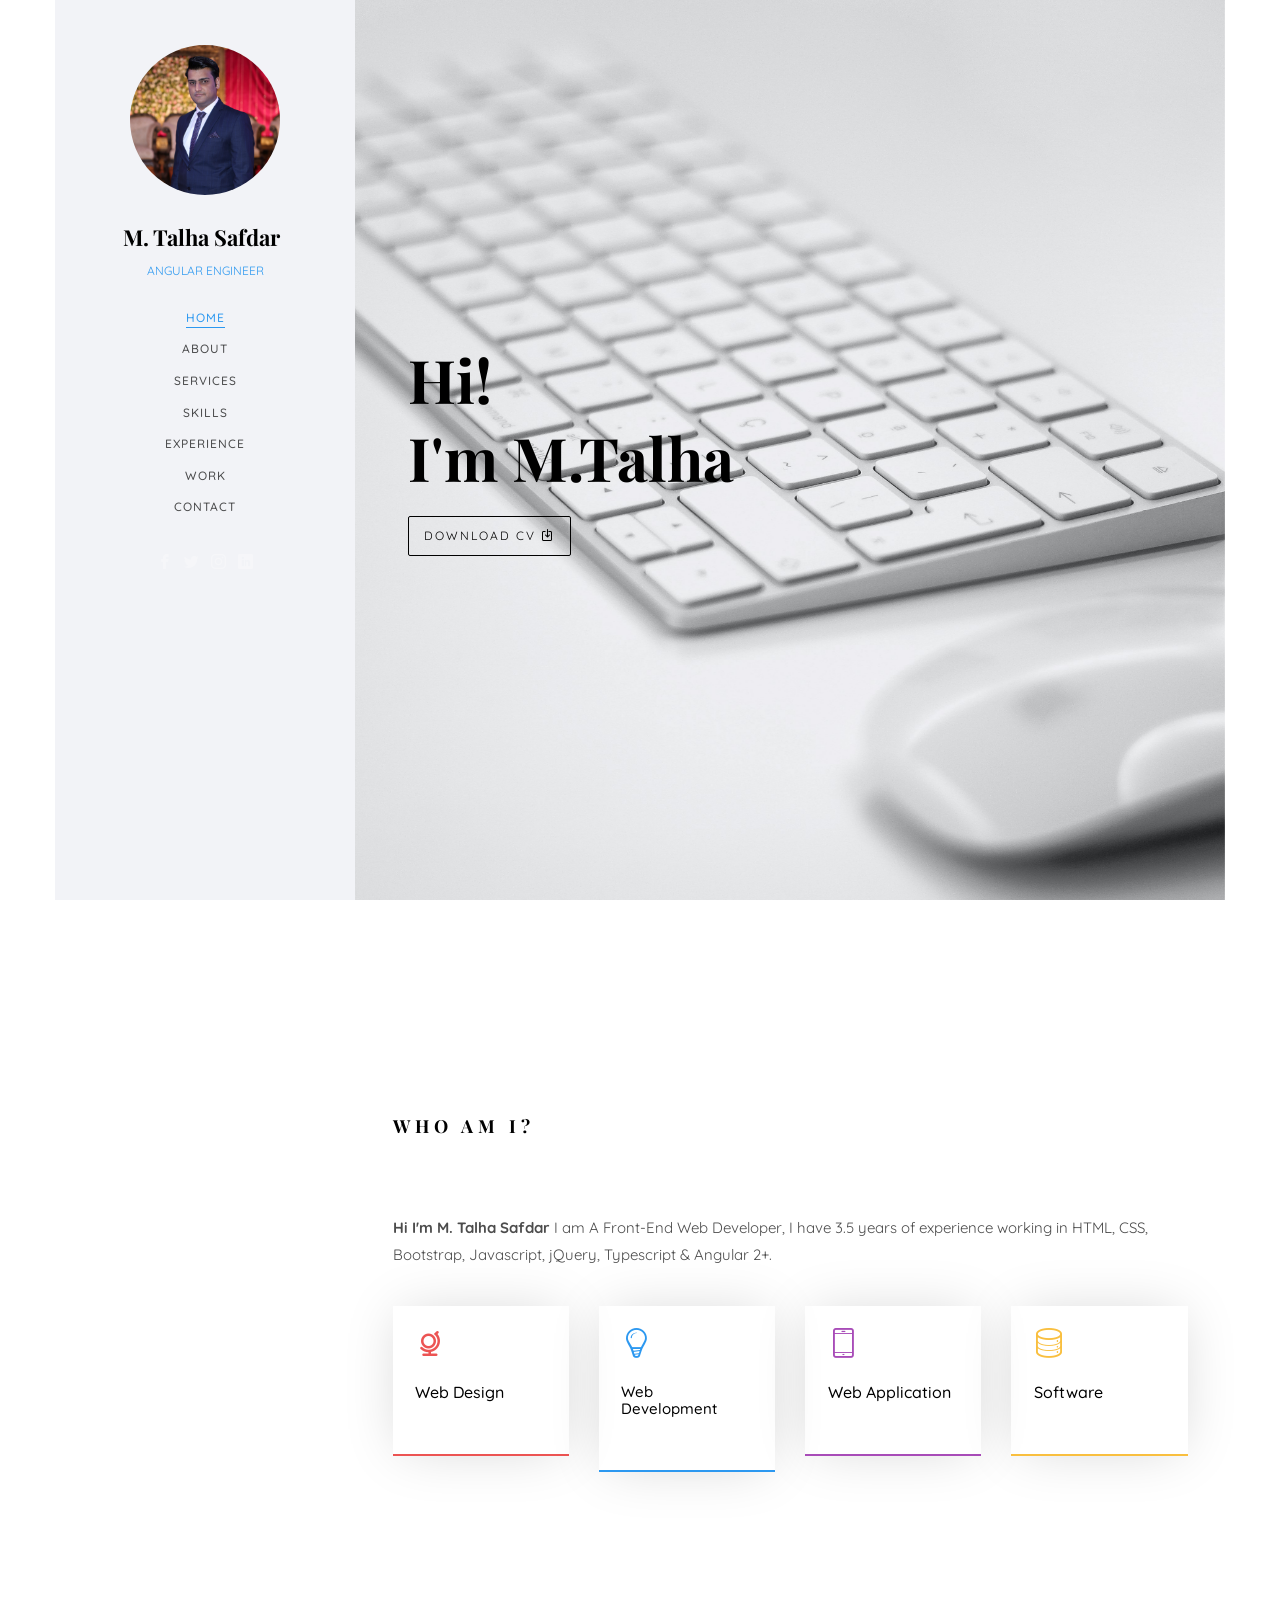
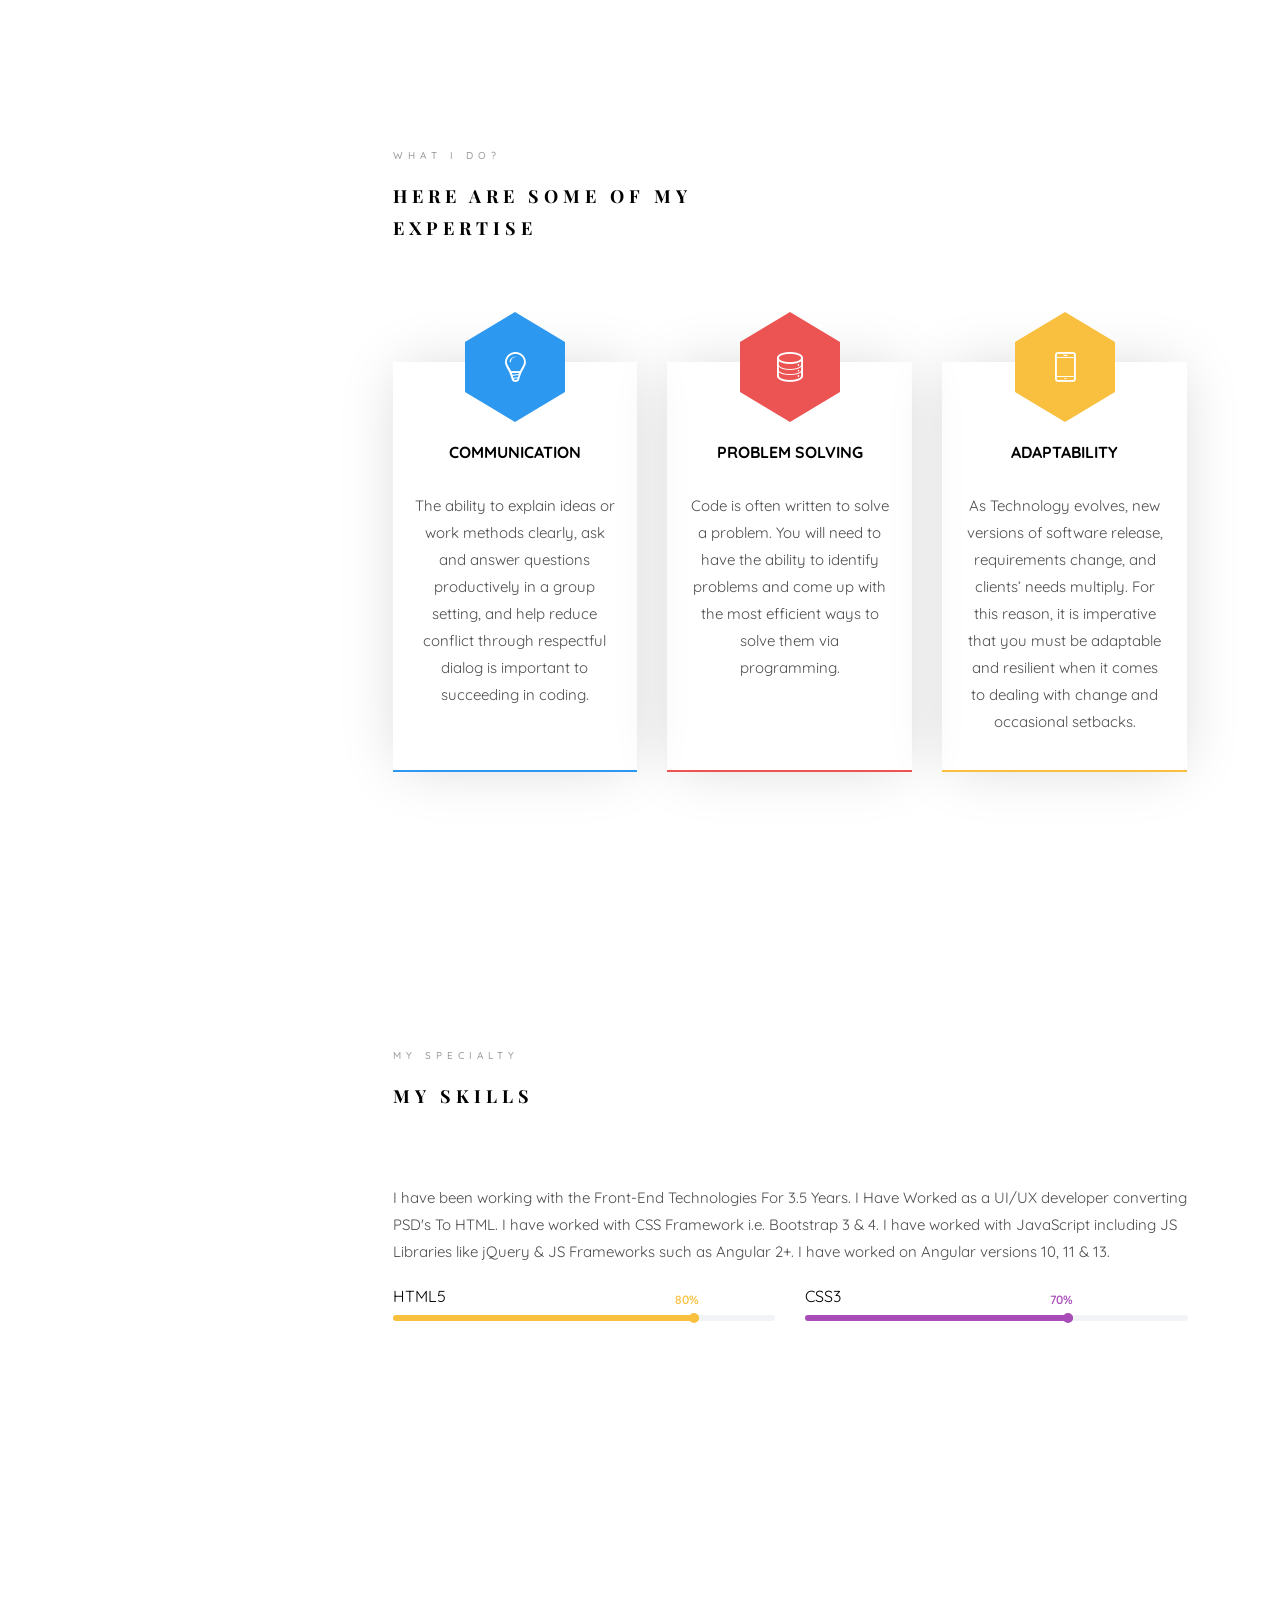
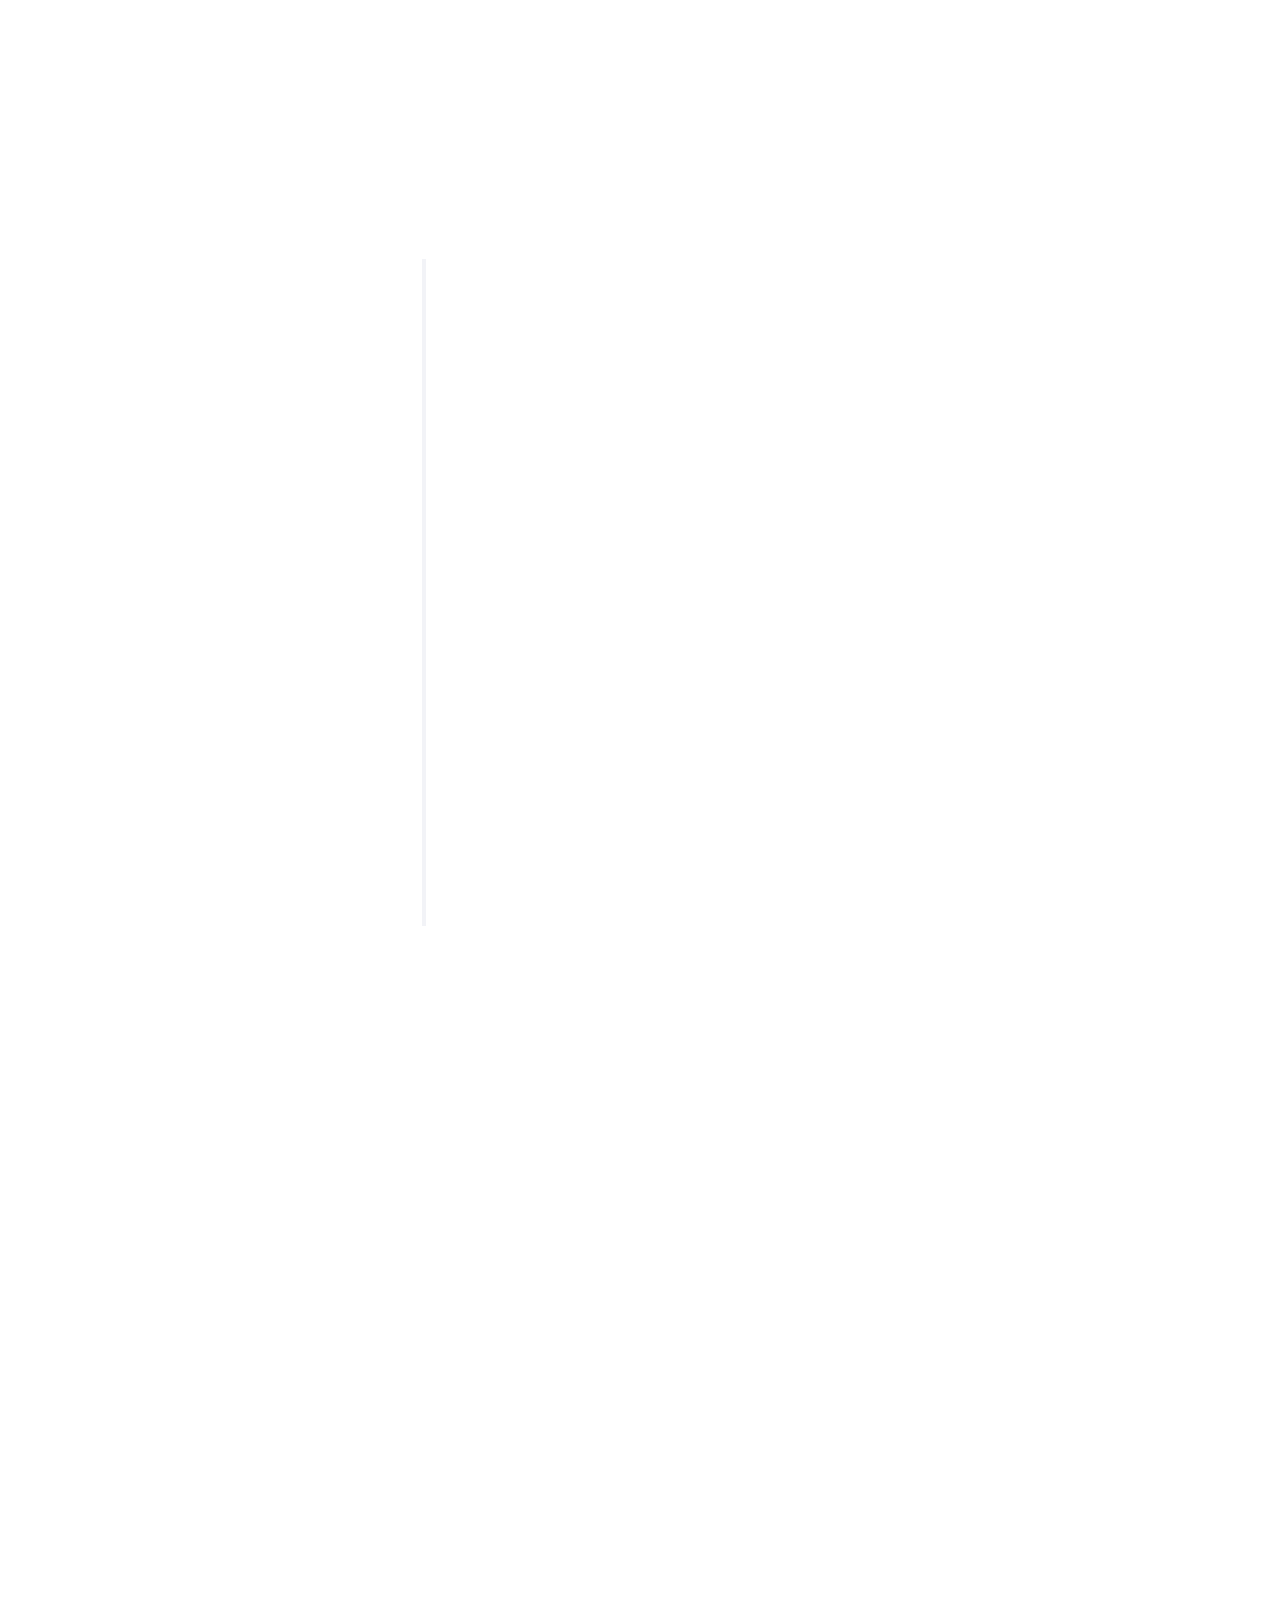
==== commit c6d7e5c3: "Experience Update" ====
--- a/index.html
+++ b/index.html
@@ -629,7 +629,7 @@
 
 											<div class="timeline-label">
 												<h2><a href="#">Internship at Encapsulate Technologies</a>
-													<span>Jan 2019 - June 2019</span>
+													<span>Mar 2019 - Aug 2019</span>
 												</h2>
 												<p>
 													Worked as a UI/UX Intern and acquired a knowledge of HTML5, CSS3 Bootstrap & JavaScript.
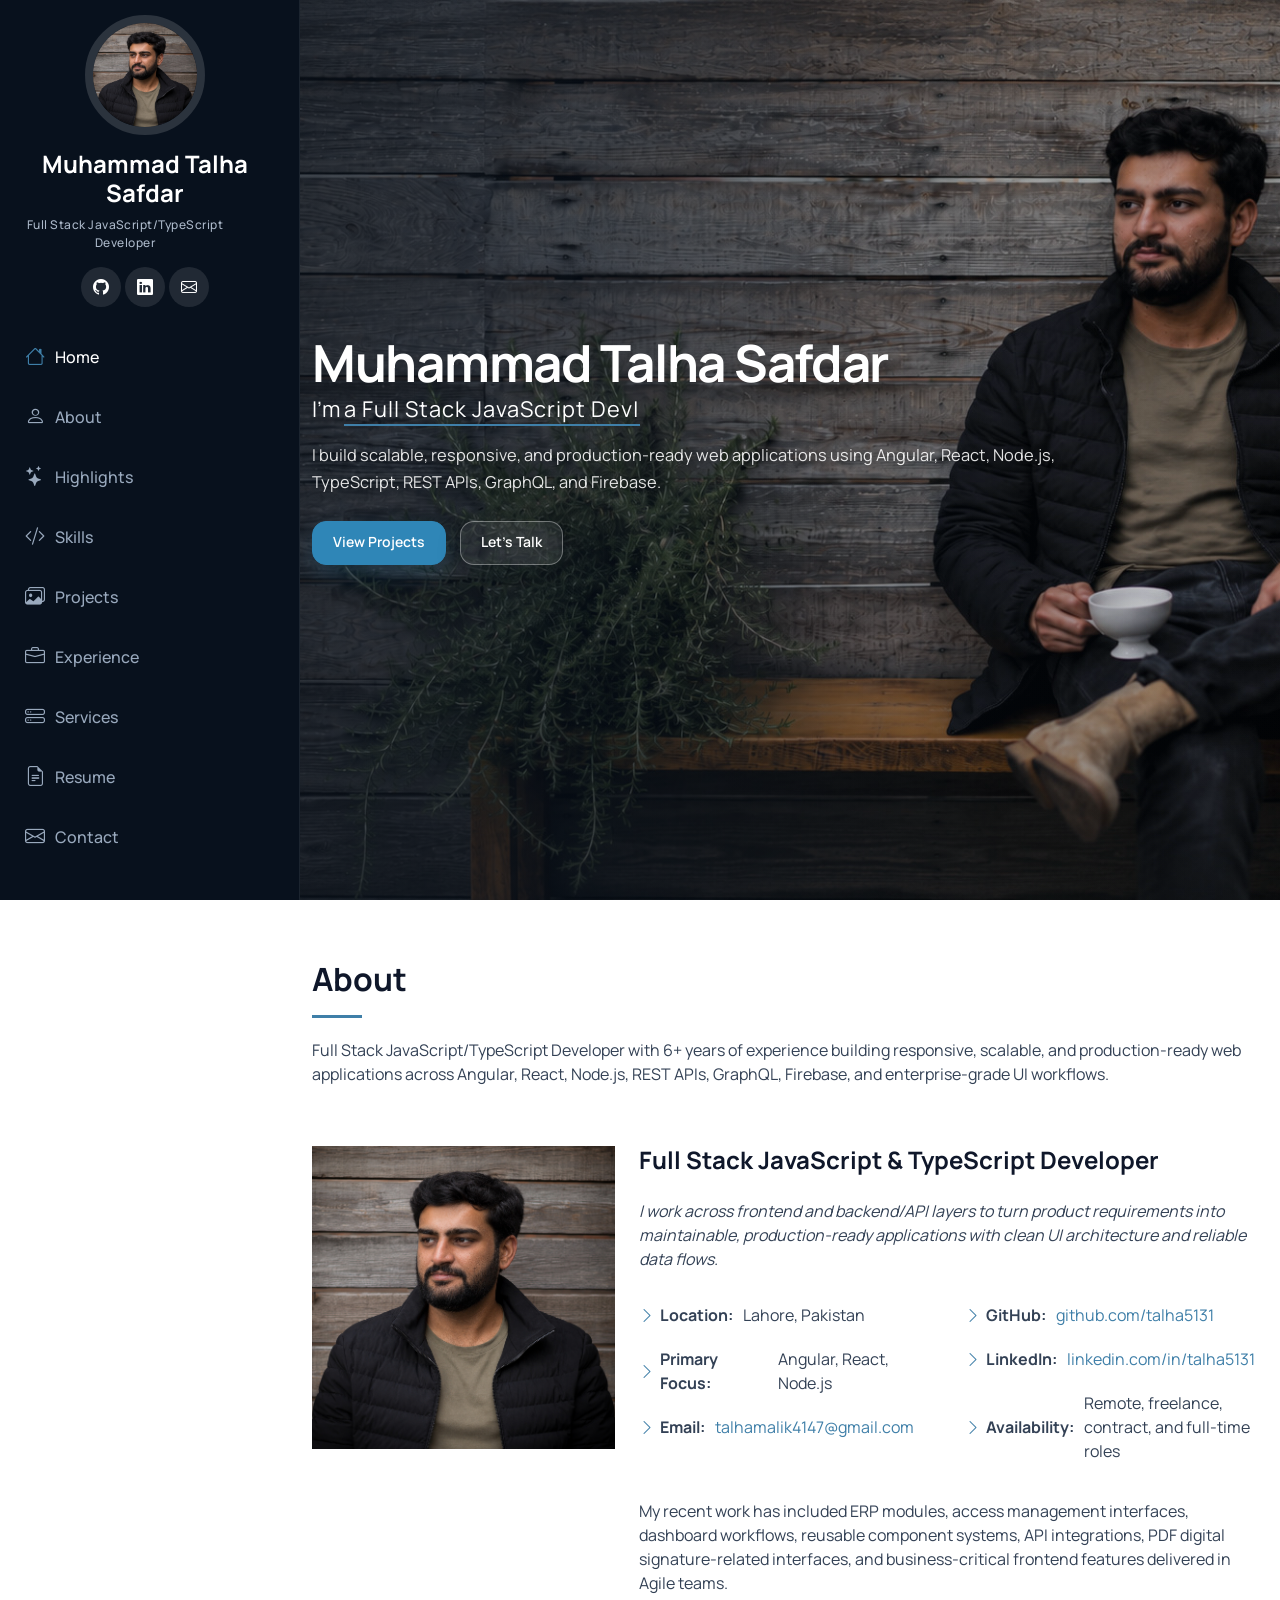
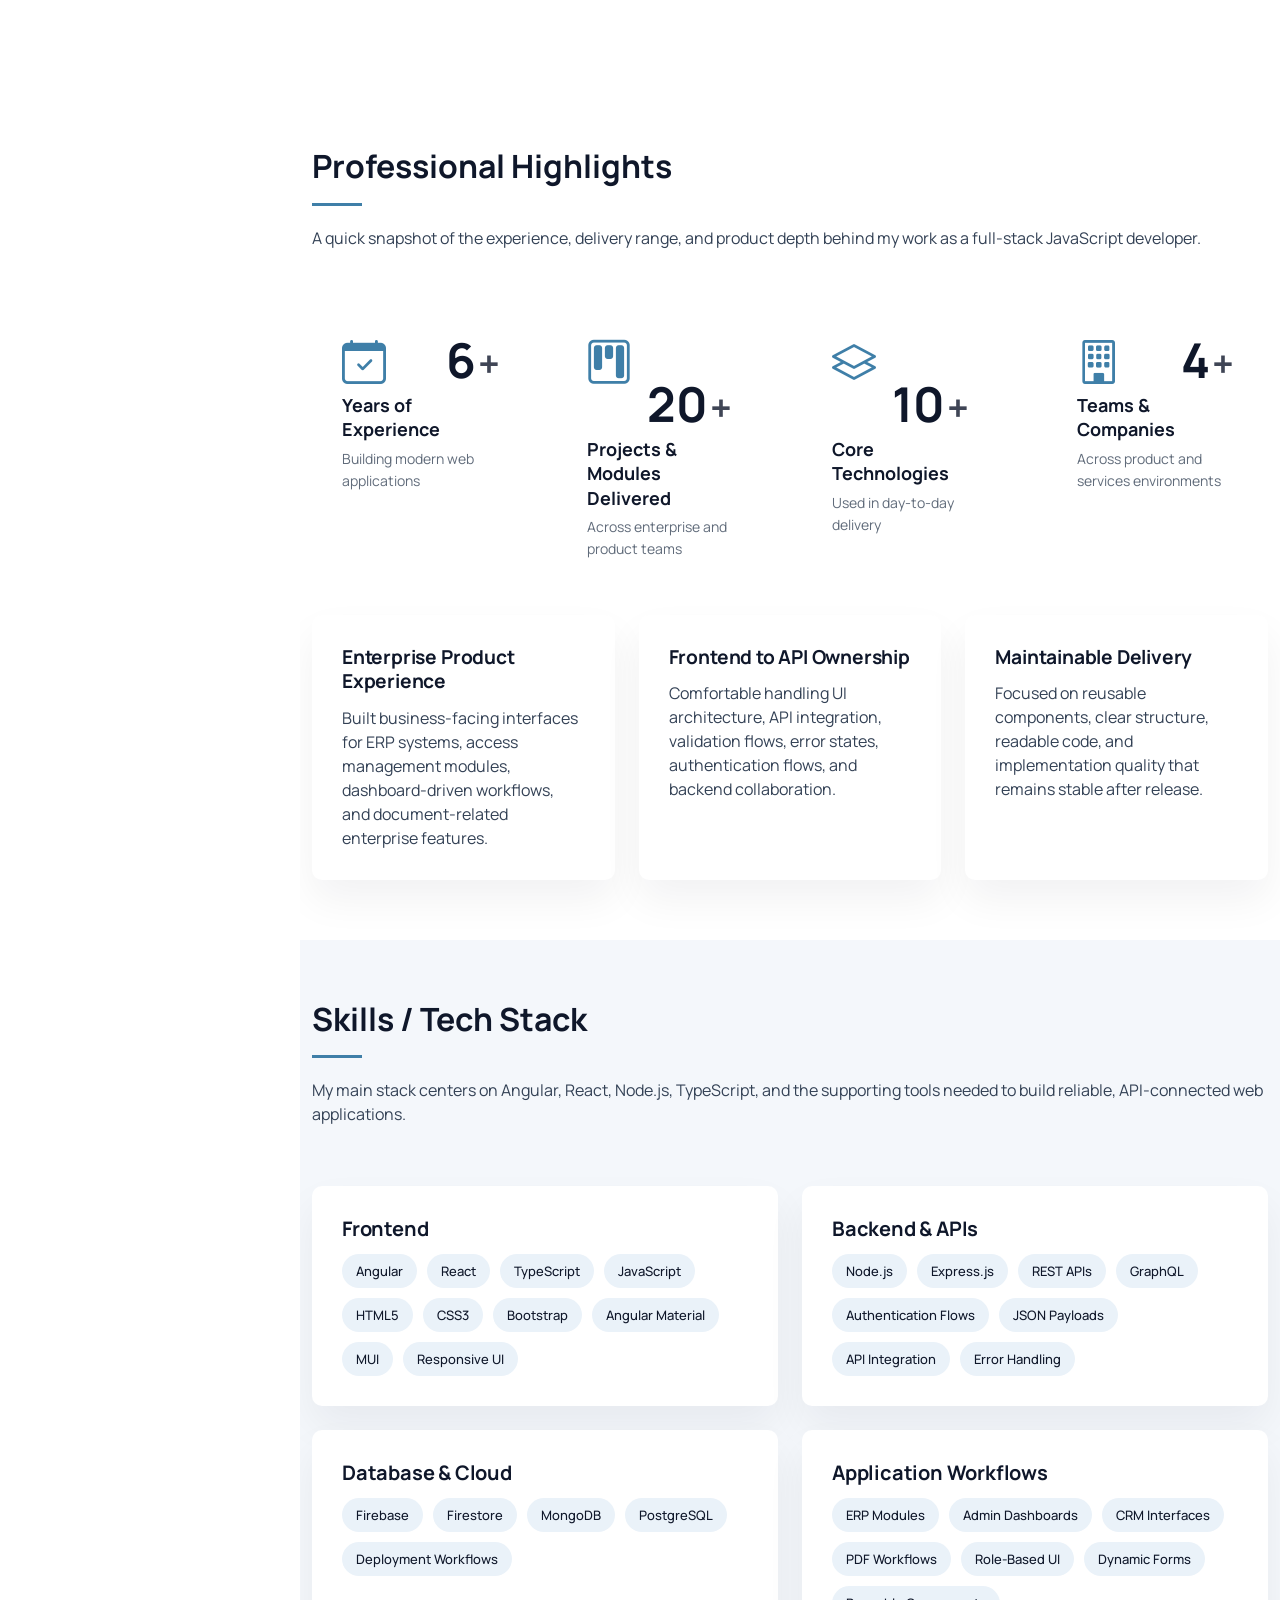
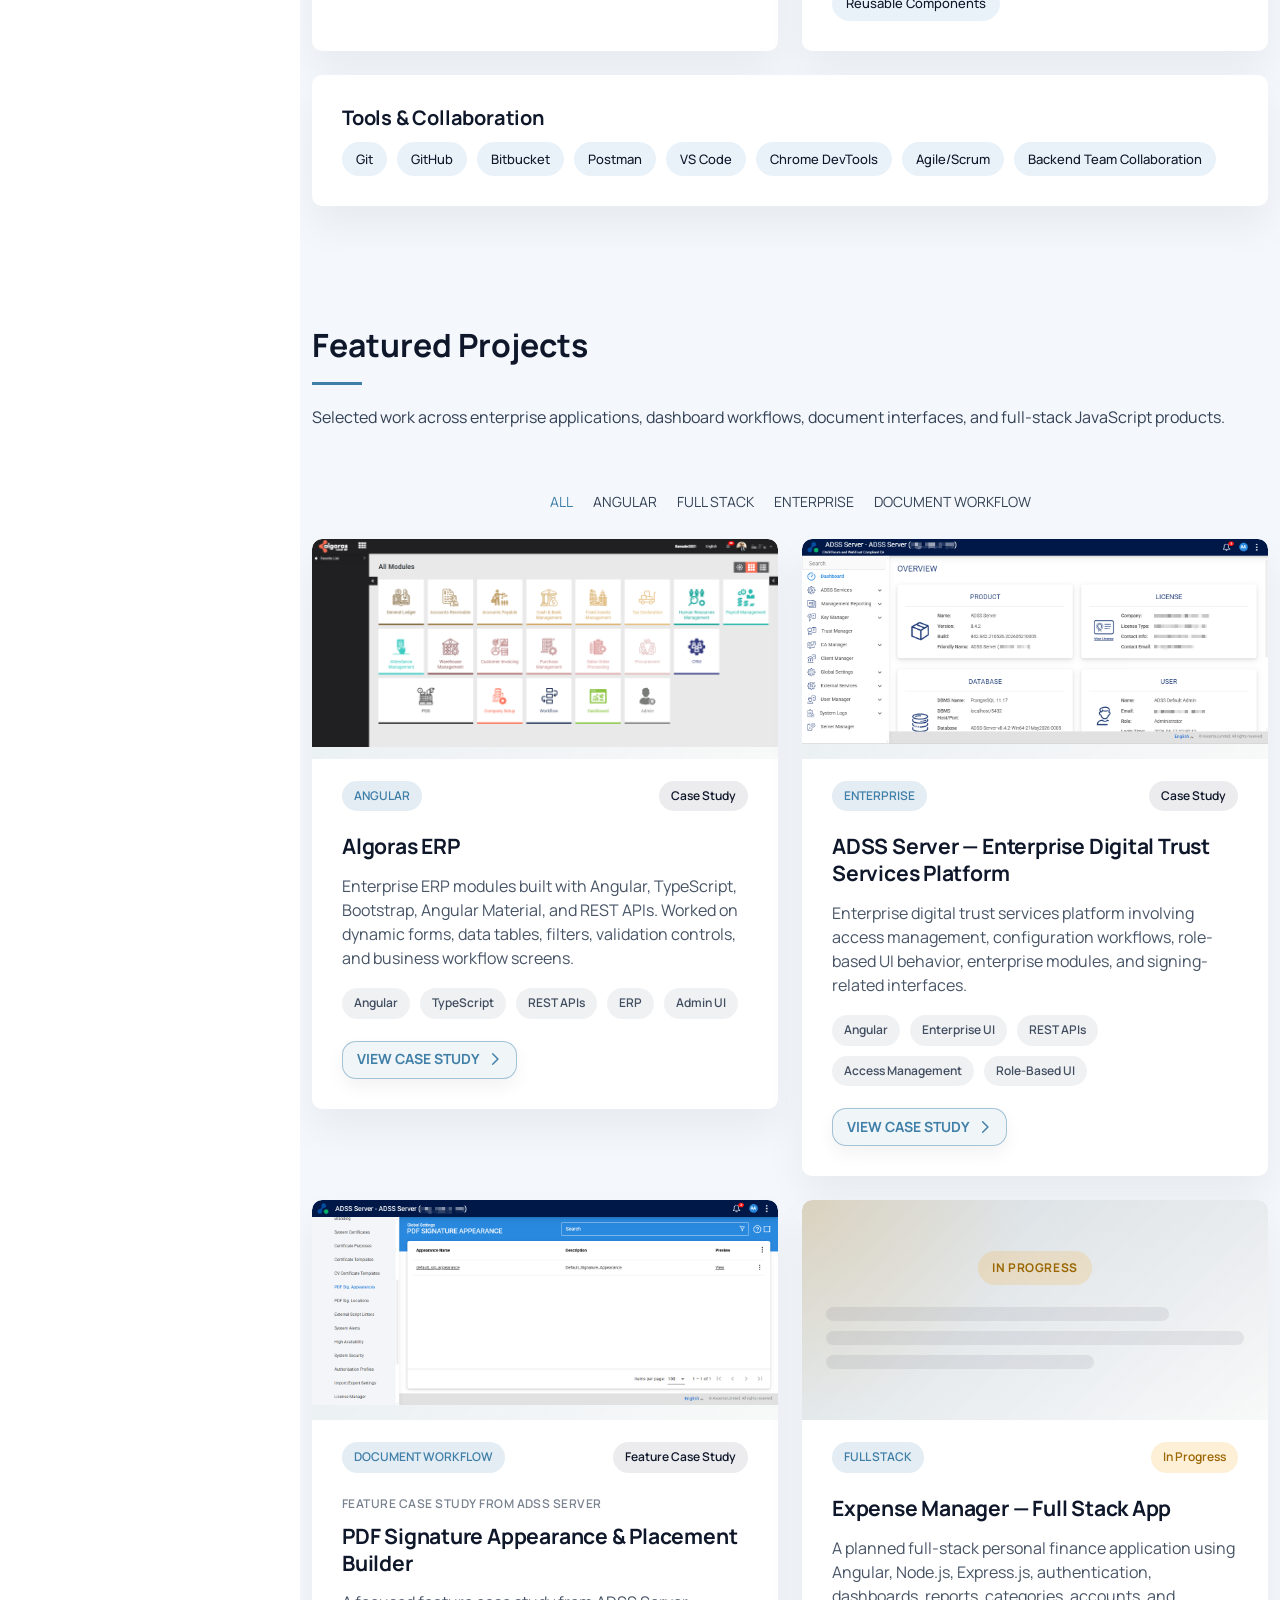
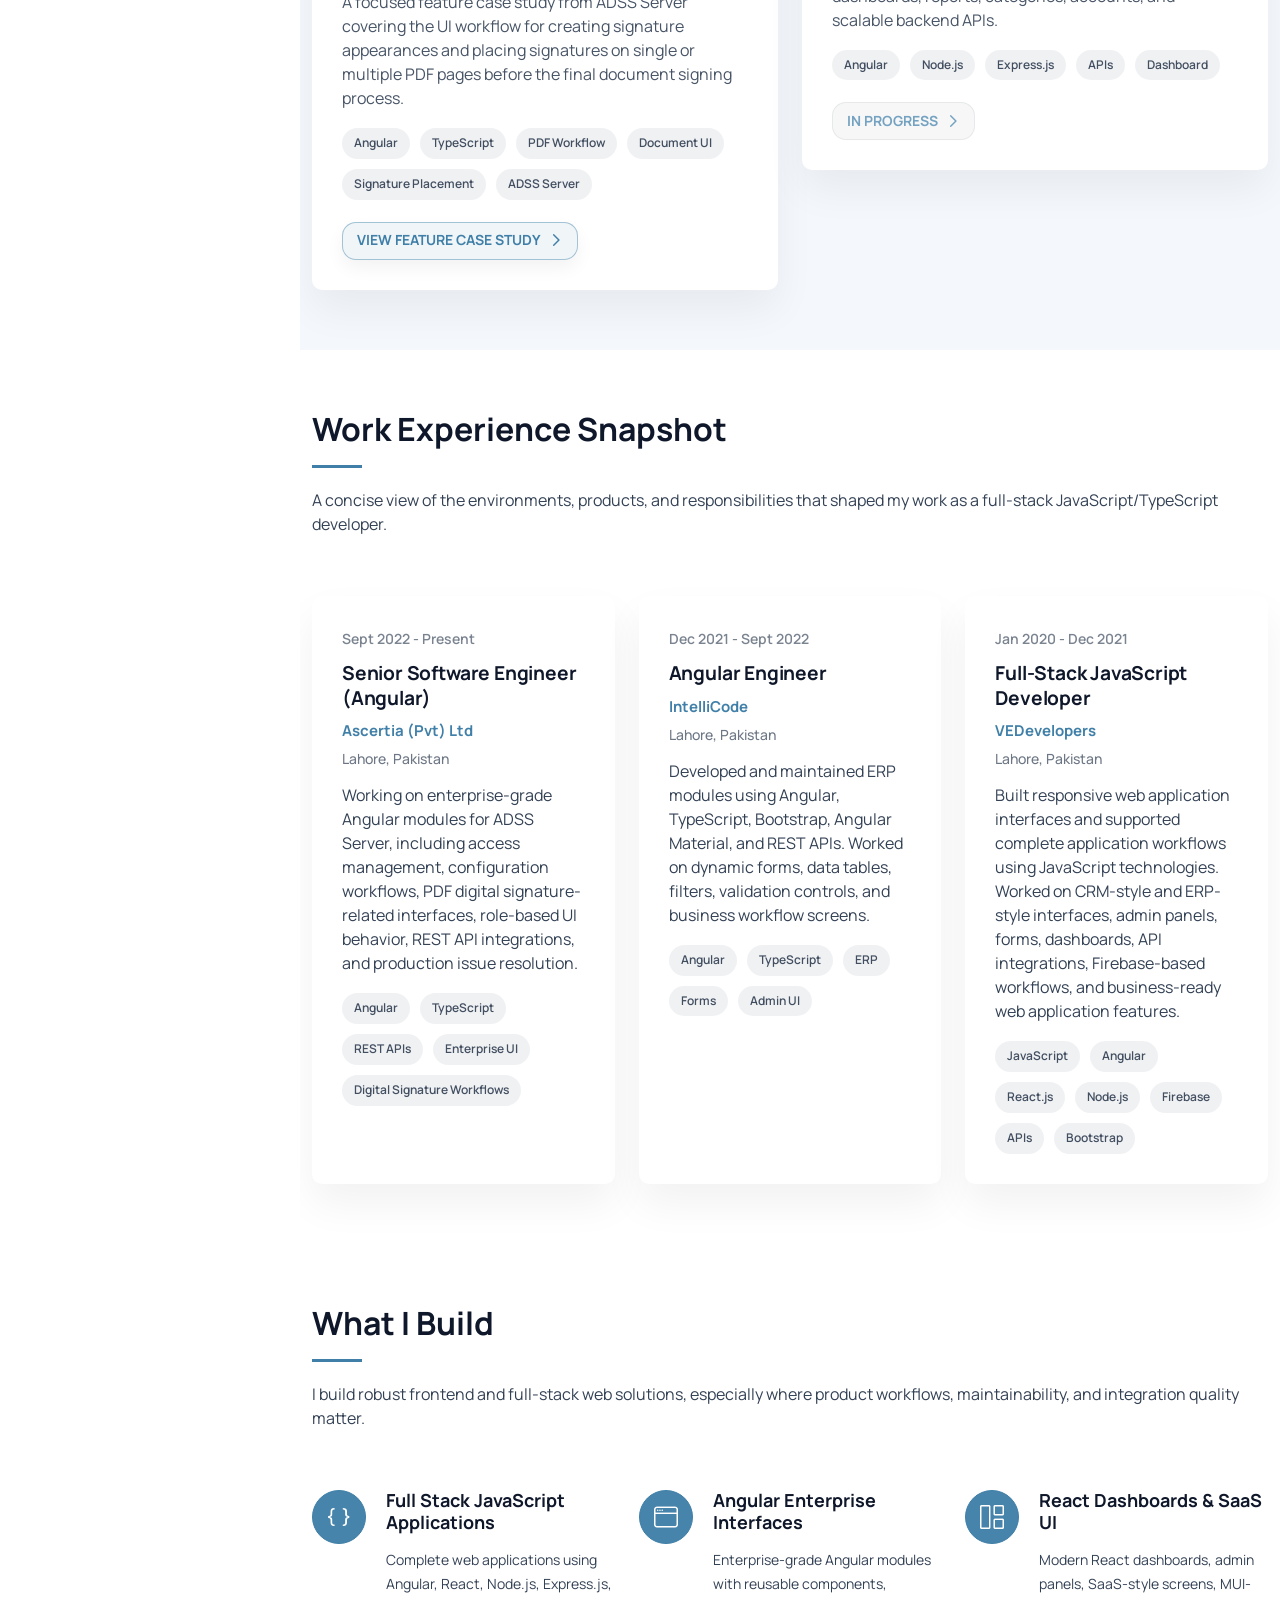
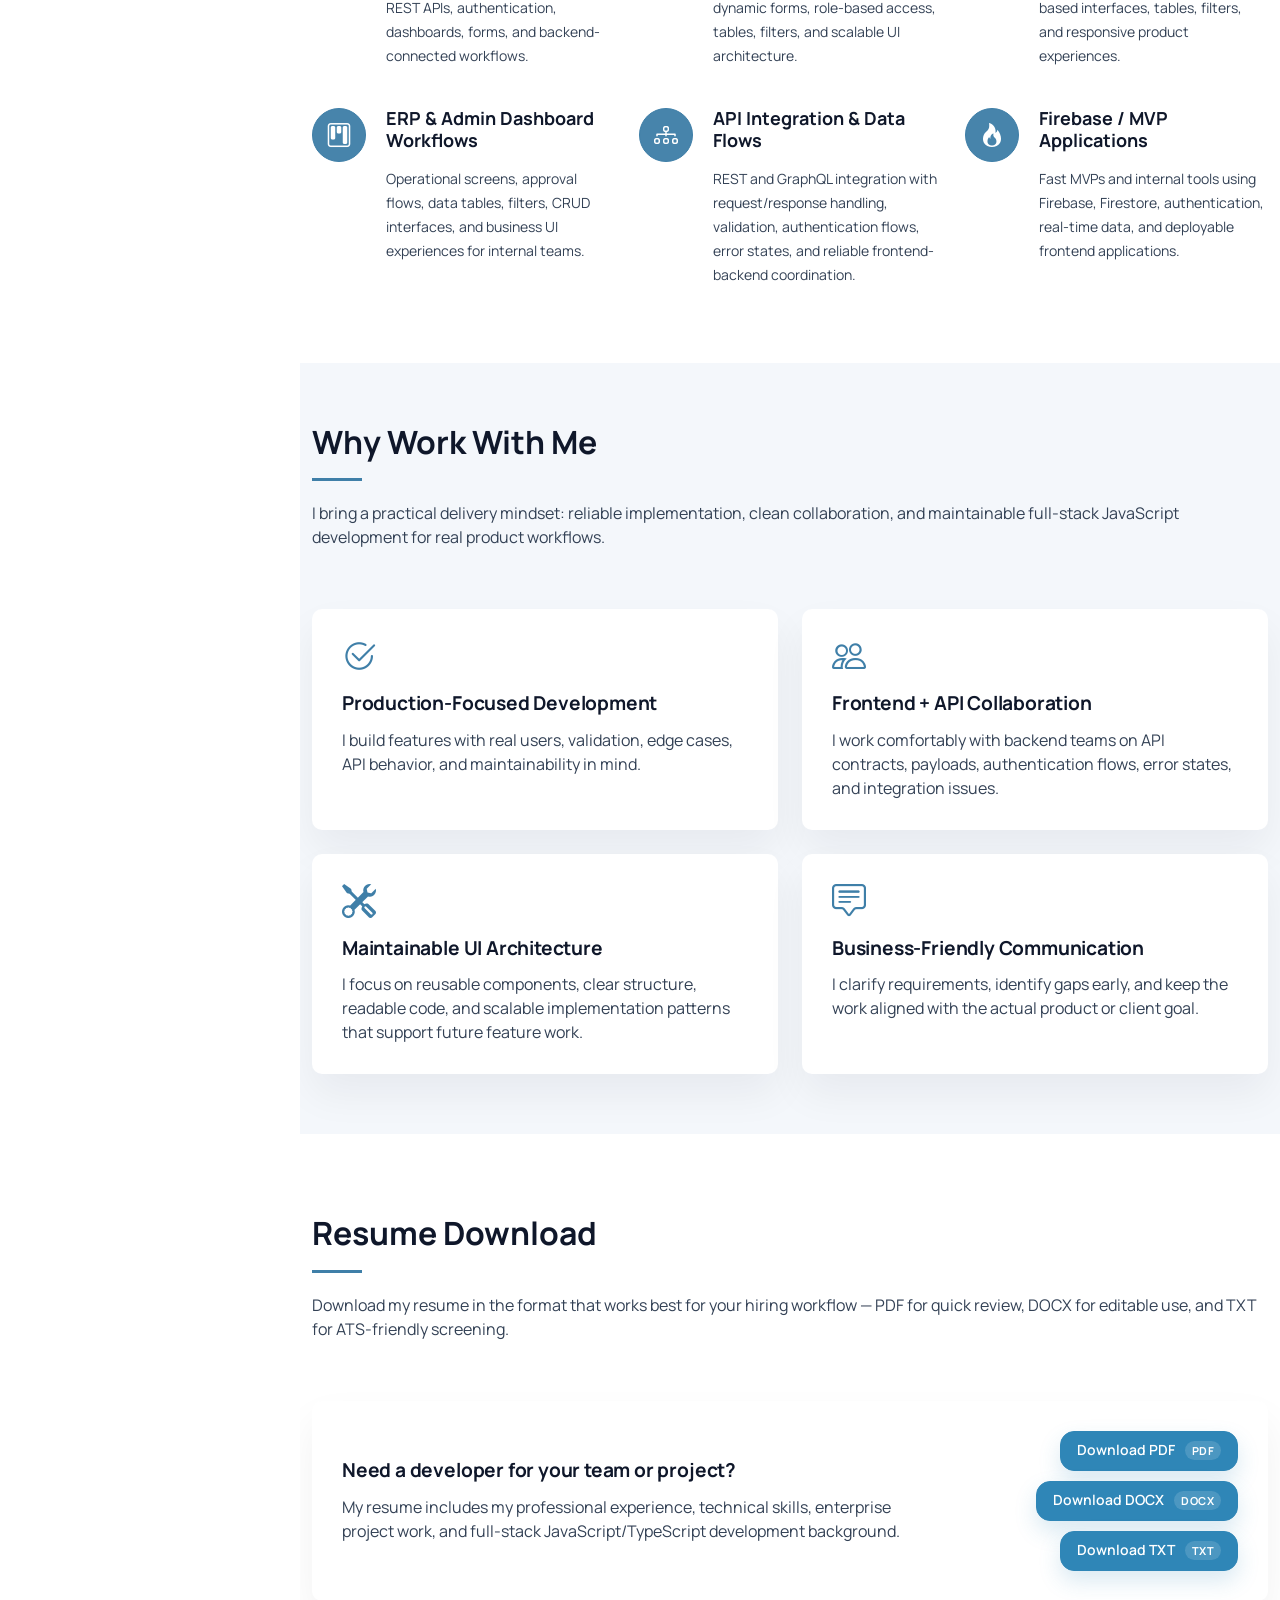
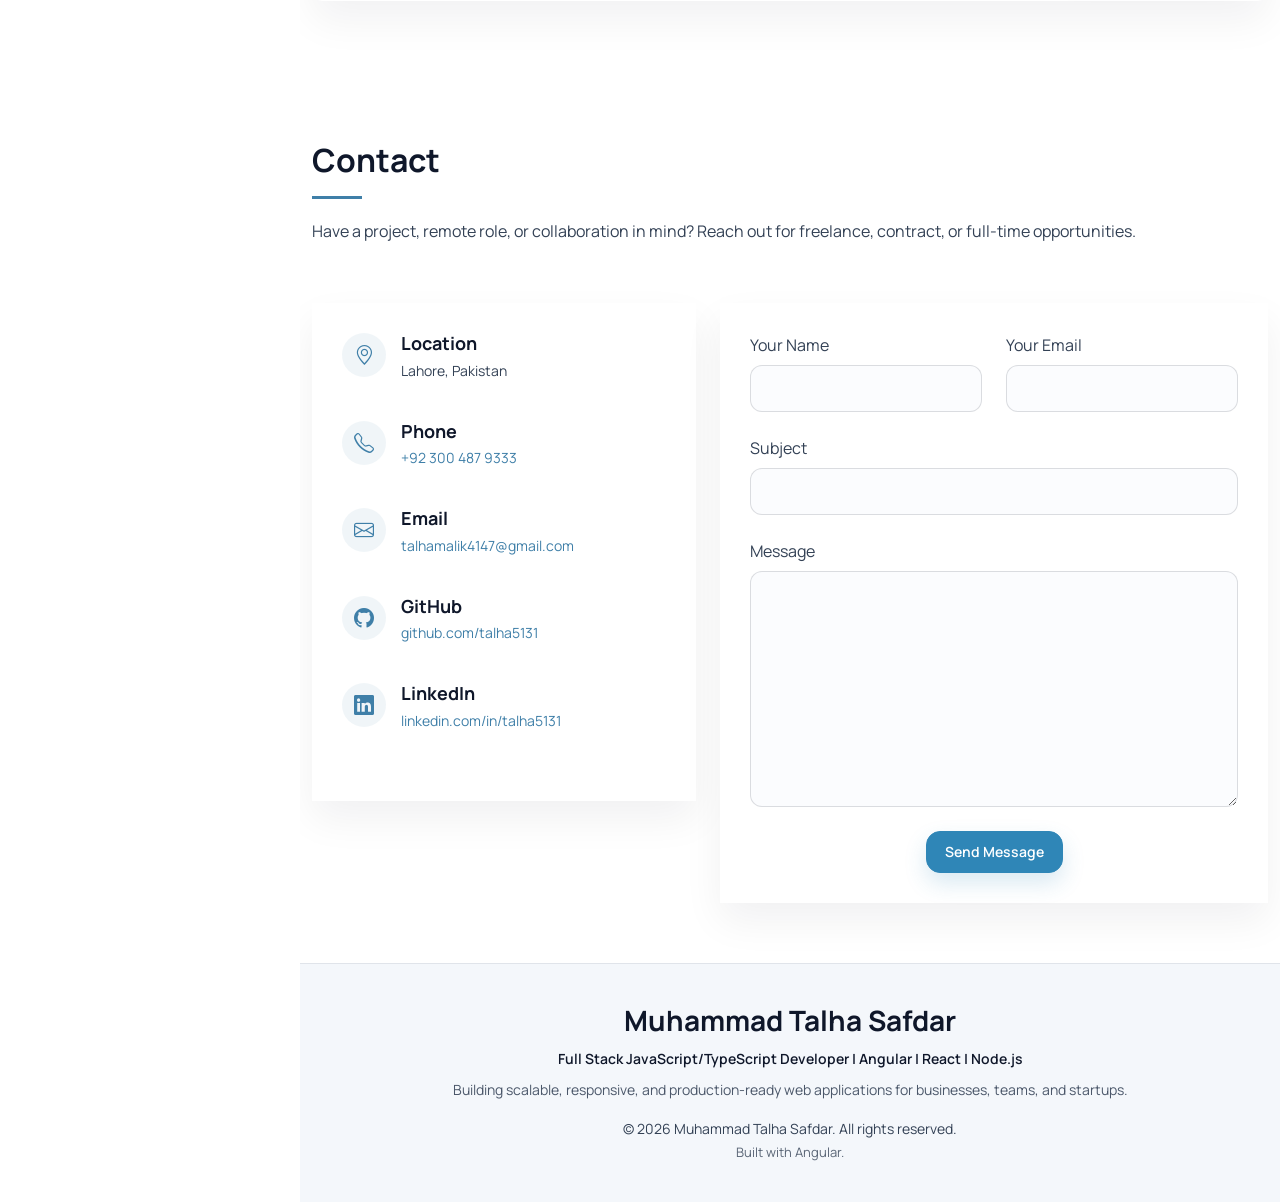
==== commit c1c2abb8: "Portfolio Update" ====
--- a/index.html
+++ b/index.html
@@ -1,1154 +1,20 @@
-<!DOCTYPE HTML>
-<html>
-
+<!doctype html>
+<html lang="en" data-beasties-container>
 <head>
-	<meta charset="utf-8">
-	<meta http-equiv="X-UA-Compatible" content="IE=edge">
-	<title>M. Talha Portfolio</title>
-	<meta name="viewport" content="width=device-width, initial-scale=1">
-	<meta name="description" content="" />
-	<meta name="keywords" content="" />
-	<meta name="author" content="" />
-
-	<!-- Facebook and Twitter integration -->
-	<meta property="og:title" content="" />
-	<meta property="og:image" content="" />
-	<meta property="og:url" content="" />
-	<meta property="og:site_name" content="" />
-	<meta property="og:description" content="" />
-	<meta name="twitter:title" content="" />
-	<meta name="twitter:image" content="" />
-	<meta name="twitter:url" content="" />
-	<meta name="twitter:card" content="" />
-
-	<!-- Place favicon.ico and apple-touch-icon.png in the root directory -->
-	<link rel="shortcut icon" href="favicon.ico">
-
-	<link href="https://fonts.googleapis.com/css?family=Quicksand:300,400,500,700" rel="stylesheet">
-	<link href="https://fonts.googleapis.com/css?family=Playfair+Display:400,400i,700" rel="stylesheet">
-	<link href="https://pro.fontawesome.com/releases/v5.10.0/css/all.css" rel="stylesheet">
-	<!-- Animate.css -->
-	<link rel="stylesheet" href="css/animate.css">
-	<!-- Icomoon Icon Fonts-->
-	<link rel="stylesheet" href="css/icomoon.css">
-	<!-- Bootstrap  -->
-	<link rel="stylesheet" href="css/bootstrap.css">
-	<!-- Flexslider  -->
-	<link rel="stylesheet" href="css/flexslider.css">
-	<!-- Flaticons  -->
-	<link rel="stylesheet" href="fonts/flaticon/font/flaticon.css">
-	<!-- Owl Carousel -->
-	<link rel="stylesheet" href="css/owl.carousel.min.css">
-	<link rel="stylesheet" href="css/owl.theme.default.min.css">
-	<!-- Theme style  -->
-	<link rel="stylesheet" href="css/style.css">
-
-	<!-- Modernizr JS -->
-	<script src="js/modernizr-2.6.2.min.js"></script>
-	<!-- FOR IE9 below -->
-	<!--[if lt IE 9]>
-	<script src="js/respond.min.js"></script>
-	<![endif]-->
-
-</head>
-
+  <meta charset="utf-8">
+  <title>Muhammad Talha Safdar - Full Stack JavaScript/TypeScript Developer</title>
+  <base href="/">
+  <meta name="viewport" content="width=device-width, initial-scale=1">
+  <meta name="description" content="Full Stack JavaScript/TypeScript Developer with 6+ years of experience in Angular, React, Node.js, REST APIs, and enterprise web applications.">
+  <meta name="keywords" content="Full Stack Developer, Angular, React, Node.js, TypeScript, JavaScript, Web Developer Lahore">
+  <link rel="icon" type="image/x-icon" href="favicon.ico?v=mt-1">
+  <link rel="icon" type="image/png" sizes="64x64" href="assets/img/favicon.png?v=mt-1">
+  <link rel="apple-touch-icon" href="assets/img/apple-touch-icon.png?v=mt-1">
+  <link rel="preconnect" href="https://fonts.googleapis.com">
+  <link rel="preconnect" href="https://fonts.gstatic.com" crossorigin>
+  <link href="https://fonts.googleapis.com/css2?family=Manrope:wght@400;500;600;700;800&amp;display=swap" rel="stylesheet">
+<style>:root{--bs-blue:#0d6efd;--bs-indigo:#6610f2;--bs-purple:#6f42c1;--bs-pink:#d63384;--bs-red:#dc3545;--bs-orange:#fd7e14;--bs-yellow:#ffc107;--bs-green:#198754;--bs-teal:#20c997;--bs-cyan:#0dcaf0;--bs-black:#000;--bs-white:#fff;--bs-gray:#6c757d;--bs-gray-dark:#343a40;--bs-gray-100:#f8f9fa;--bs-gray-200:#e9ecef;--bs-gray-300:#dee2e6;--bs-gray-400:#ced4da;--bs-gray-500:#adb5bd;--bs-gray-600:#6c757d;--bs-gray-700:#495057;--bs-gray-800:#343a40;--bs-gray-900:#212529;--bs-primary:#0d6efd;--bs-secondary:#6c757d;--bs-success:#198754;--bs-info:#0dcaf0;--bs-warning:#ffc107;--bs-danger:#dc3545;--bs-light:#f8f9fa;--bs-dark:#212529;--bs-primary-rgb:13,110,253;--bs-secondary-rgb:108,117,125;--bs-success-rgb:25,135,84;--bs-info-rgb:13,202,240;--bs-warning-rgb:255,193,7;--bs-danger-rgb:220,53,69;--bs-light-rgb:248,249,250;--bs-dark-rgb:33,37,41;--bs-primary-text-emphasis:#052c65;--bs-secondary-text-emphasis:#2b2f32;--bs-success-text-emphasis:#0a3622;--bs-info-text-emphasis:#055160;--bs-warning-text-emphasis:#664d03;--bs-danger-text-emphasis:#58151c;--bs-light-text-emphasis:#495057;--bs-dark-text-emphasis:#495057;--bs-primary-bg-subtle:#cfe2ff;--bs-secondary-bg-subtle:#e2e3e5;--bs-success-bg-subtle:#d1e7dd;--bs-info-bg-subtle:#cff4fc;--bs-warning-bg-subtle:#fff3cd;--bs-danger-bg-subtle:#f8d7da;--bs-light-bg-subtle:#fcfcfd;--bs-dark-bg-subtle:#ced4da;--bs-primary-border-subtle:#9ec5fe;--bs-secondary-border-subtle:#c4c8cb;--bs-success-border-subtle:#a3cfbb;--bs-info-border-subtle:#9eeaf9;--bs-warning-border-subtle:#ffe69c;--bs-danger-border-subtle:#f1aeb5;--bs-light-border-subtle:#e9ecef;--bs-dark-border-subtle:#adb5bd;--bs-white-rgb:255,255,255;--bs-black-rgb:0,0,0;--bs-font-sans-serif:system-ui,-apple-system,"Segoe UI",Roboto,"Helvetica Neue","Noto Sans","Liberation Sans",Arial,sans-serif,"Apple Color Emoji","Segoe UI Emoji","Segoe UI Symbol","Noto Color Emoji";--bs-font-monospace:SFMono-Regular,Menlo,Monaco,Consolas,"Liberation Mono","Courier New",monospace;--bs-gradient:linear-gradient(180deg, rgba(255, 255, 255, .15), rgba(255, 255, 255, 0));--bs-body-font-family:var(--bs-font-sans-serif);--bs-body-font-size:1rem;--bs-body-font-weight:400;--bs-body-line-height:1.5;--bs-body-color:#212529;--bs-body-color-rgb:33,37,41;--bs-body-bg:#fff;--bs-body-bg-rgb:255,255,255;--bs-emphasis-color:#000;--bs-emphasis-color-rgb:0,0,0;--bs-secondary-color:rgba(33, 37, 41, .75);--bs-secondary-color-rgb:33,37,41;--bs-secondary-bg:#e9ecef;--bs-secondary-bg-rgb:233,236,239;--bs-tertiary-color:rgba(33, 37, 41, .5);--bs-tertiary-color-rgb:33,37,41;--bs-tertiary-bg:#f8f9fa;--bs-tertiary-bg-rgb:248,249,250;--bs-heading-color:inherit;--bs-link-color:#0d6efd;--bs-link-color-rgb:13,110,253;--bs-link-decoration:underline;--bs-link-hover-color:#0a58ca;--bs-link-hover-color-rgb:10,88,202;--bs-code-color:#d63384;--bs-highlight-color:#212529;--bs-highlight-bg:#fff3cd;--bs-border-width:1px;--bs-border-style:solid;--bs-border-color:#dee2e6;--bs-border-color-translucent:rgba(0, 0, 0, .175);--bs-border-radius:.375rem;--bs-border-radius-sm:.25rem;--bs-border-radius-lg:.5rem;--bs-border-radius-xl:1rem;--bs-border-radius-xxl:2rem;--bs-border-radius-2xl:var(--bs-border-radius-xxl);--bs-border-radius-pill:50rem;--bs-box-shadow:0 .5rem 1rem rgba(0, 0, 0, .15);--bs-box-shadow-sm:0 .125rem .25rem rgba(0, 0, 0, .075);--bs-box-shadow-lg:0 1rem 3rem rgba(0, 0, 0, .175);--bs-box-shadow-inset:inset 0 1px 2px rgba(0, 0, 0, .075);--bs-focus-ring-width:.25rem;--bs-focus-ring-opacity:.25;--bs-focus-ring-color:rgba(13, 110, 253, .25);--bs-form-valid-color:#198754;--bs-form-valid-border-color:#198754;--bs-form-invalid-color:#dc3545;--bs-form-invalid-border-color:#dc3545}*,:after,:before{box-sizing:border-box}@media(prefers-reduced-motion:no-preference){:root{scroll-behavior:smooth}}body{margin:0;font-family:var(--bs-body-font-family);font-size:var(--bs-body-font-size);font-weight:var(--bs-body-font-weight);line-height:var(--bs-body-line-height);color:var(--bs-body-color);text-align:var(--bs-body-text-align);background-color:var(--bs-body-bg);-webkit-text-size-adjust:100%;-webkit-tap-highlight-color:transparent}:root{--bs-breakpoint-xs:0;--bs-breakpoint-sm:576px;--bs-breakpoint-md:768px;--bs-breakpoint-lg:992px;--bs-breakpoint-xl:1200px;--bs-breakpoint-xxl:1400px}@-webkit-keyframes lightboxLoader{0%{-webkit-transform:rotate(0);transform:rotate(0)}to{-webkit-transform:rotate(360deg);transform:rotate(360deg)}}@-webkit-keyframes gfadeIn{0%{opacity:0}to{opacity:1}}@-webkit-keyframes gfadeOut{0%{opacity:1}to{opacity:0}}@-webkit-keyframes gslideInLeft{0%{opacity:0;-webkit-transform:translate3d(-60%,0,0);transform:translate3d(-60%,0,0)}to{visibility:visible;-webkit-transform:translate3d(0,0,0);transform:translateZ(0);opacity:1}}@-webkit-keyframes gslideOutLeft{0%{opacity:1;visibility:visible;-webkit-transform:translate3d(0,0,0);transform:translateZ(0)}to{-webkit-transform:translate3d(-60%,0,0);transform:translate3d(-60%,0,0);opacity:0;visibility:hidden}}@-webkit-keyframes gslideInRight{0%{opacity:0;visibility:visible;-webkit-transform:translate3d(60%,0,0);transform:translate3d(60%,0,0)}to{-webkit-transform:translate3d(0,0,0);transform:translateZ(0);opacity:1}}@-webkit-keyframes gslideOutRight{0%{opacity:1;visibility:visible;-webkit-transform:translate3d(0,0,0);transform:translateZ(0)}to{-webkit-transform:translate3d(60%,0,0);transform:translate3d(60%,0,0);opacity:0}}@-webkit-keyframes gzoomIn{0%{opacity:0;-webkit-transform:scale3d(.3,.3,.3);transform:scale3d(.3,.3,.3)}to{opacity:1}}@-webkit-keyframes gzoomOut{0%{opacity:1}50%{opacity:0;-webkit-transform:scale3d(.3,.3,.3);transform:scale3d(.3,.3,.3)}to{opacity:0}}:root{--swiper-theme-color:#007aff}:root{--swiper-navigation-size:44px}:root{--default-font:"Manrope", system-ui, -apple-system, "Segoe UI", "Helvetica Neue", Arial, "Noto Sans", "Liberation Sans", sans-serif, "Apple Color Emoji", "Segoe UI Emoji", "Segoe UI Symbol", "Noto Color Emoji";--heading-font:"Manrope", system-ui, -apple-system, "Segoe UI", "Helvetica Neue", Arial, sans-serif;--nav-font:"Manrope", system-ui, -apple-system, "Segoe UI", "Helvetica Neue", Arial, sans-serif}:root{--primary-accent:#3f7fa8;--primary-accent-dark:#336789;--sidebar-bg:#08111d;--page-bg-soft:#f4f7fb;--text-main:#334155;--text-heading:#0f172a;--chip-bg:#eaf2f9;--background-color:#ffffff;--default-color:var(--text-main);--heading-color:var(--text-heading);--accent-color:var(--primary-accent);--surface-color:#ffffff;--contrast-color:#ffffff}:root{--nav-color:#99a9bd;--nav-hover-color:#ffffff;--nav-mobile-background-color:var(--sidebar-bg);--nav-dropdown-background-color:var(--sidebar-bg);--nav-dropdown-color:#99a9bd;--nav-dropdown-hover-color:#ffffff}:root{scroll-behavior:smooth}body{color:var(--default-color);background-color:var(--background-color);font-family:var(--default-font);font-weight:400;text-rendering:optimizeLegibility;-webkit-font-smoothing:antialiased;-moz-osx-font-smoothing:grayscale}html,body{margin:0;min-height:100%}:root{--button-radius:14px;--button-font-size:14px;--button-font-weight:600;--button-padding-y:10px;--button-padding-x:18px;--button-primary-bg:#2f86b7;--button-primary-hover:#286f99;--button-shadow:0 10px 22px rgba(47, 134, 183, .18);--button-shadow-hover:0 14px 28px rgba(40, 111, 153, .22);--button-focus-ring:0 0 0 4px color-mix(in srgb, var(--accent-color), transparent 84%)}body{overflow-x:hidden}</style><link rel="stylesheet" href="styles-3MG2HDTZ.css" media="print" onload="this.media='all'"><noscript><link rel="stylesheet" href="styles-3MG2HDTZ.css"></noscript></head>
 <body>
-	<div id="colorlib-page">
-		<div class="container-wrap">
-			<a href="#" class="js-colorlib-nav-toggle colorlib-nav-toggle" data-toggle="collapse" data-target="#navbar"
-				aria-expanded="false" aria-controls="navbar"><i></i></a>
-			<aside id="colorlib-aside" role="complementary" class="border js-fullheight">
-				<div class="text-center">
-					<div class="author-img" style="background-image: url(images/about.jpg);"></div>
-					<h1 id="colorlib-logo"><a href="index.html">M. Talha Safdar</a></h1>
-					<!-- <span class="position"><a href="#">Angular Engineer</a> in Lahore</span> -->
-					<span class="position"><a href="#">Angular Engineer</a></span>
-				</div>
-				<nav id="colorlib-main-menu" role="navigation" class="navbar">
-					<div id="navbar" class="collapse">
-						<ul>
-							<li class="active"><a href="#" data-nav-section="home">Home</a></li>
-							<li><a href="#" data-nav-section="about">About</a></li>
-							<li><a href="#" data-nav-section="services">Services</a></li>
-							<li><a href="#" data-nav-section="skills">Skills</a></li>
-							<!-- <li><a href="#" data-nav-section="education">Education</a></li> -->
-							<li><a href="#" data-nav-section="experience">Experience</a></li>
-							<li><a href="#" data-nav-section="work">Work</a></li>
-							<!-- <li><a href="#" data-nav-section="blog">Blog</a></li> -->
-							<li><a href="#" data-nav-section="contact">Contact</a></li>
-						</ul>
-					</div>
-				</nav>
-
-				<div class="colorlib-footer">
-					<!-- <p><small>&copy;
-							Copyright
-							<script>document.write(new Date().getFullYear());</script> All rights reserved. Made with <i
-								class="icon-heart" aria-hidden="true"></i> by <a href="https://colorlib.com"
-								target="_blank">Colorlib</a>
-							</span> <span>Distributed by <a href="https://themewagon.com"
-									target="_blank">ThemeWagon</a></span> <span>Demo Images: <a
-									href="https://unsplash.com/" target="_blank">Unsplash.com</a></span>
-						</small></p> -->
-					<ul>
-						<li><a href="#"><i class="icon-facebook2"></i></a></li>
-						<li><a href="#"><i class="icon-twitter2"></i></a></li>
-						<li><a href="#"><i class="icon-instagram"></i></a></li>
-						<li><a href="#"><i class="icon-linkedin2"></i></a></li>
-					</ul>
-				</div>
-
-			</aside>
-
-			<div id="colorlib-main">
-				<section id="colorlib-hero" class="js-fullheight" data-section="home">
-					<div class="flexslider js-fullheight">
-						<ul class="slides">
-							<li style="background-image: url(images/bg-3-1.jpg);">
-								<div class="overlay"></div>
-								<div class="container-fluid">
-									<div class="row">
-										<div
-											class="col-md-6 col-md-offset-3 col-md-pull-3 col-sm-12 col-xs-12 js-fullheight slider-text">
-											<div class="slider-text-inner js-fullheight">
-												<div class="desc">
-													<h1>Hi! <br>I'm M.Talha</h1>
-													<p>
-														<a href="./resume/Muhammad_Talha_Resume.pdf" target="_blank" download class="btn btn-primary btn-learn">Download CV
-															<i class="icon-download4"></i>
-														</a>
-													</p>
-												</div>
-											</div>
-										</div>
-									</div>
-								</div>
-							</li>
-							<!-- <li style="background-image: url(images/img_bg_2.jpg);">
-								<div class="overlay"></div>
-								<div class="container-fluid">
-									<div class="row">
-										<div
-											class="col-md-6 col-md-offset-3 col-md-pull-3 col-sm-12 col-xs-12 js-fullheight slider-text">
-											<div class="slider-text-inner">
-												<div class="desc">
-													<h1>I am <br>a Designer</h1>
-													<h2>100% html5 bootstrap templates Made by <a
-															href="https://colorlib.com/"
-															target="_blank">colorlib.com</a></h2>
-													<p><a class="btn btn-primary btn-learn">View Portfolio <i
-																class="icon-briefcase3"></i></a></p>
-												</div>
-											</div>
-										</div>
-									</div>
-								</div>
-							</li> -->
-						</ul>
-					</div>
-				</section>
-
-				<section class="colorlib-about" data-section="about">
-					<div class="colorlib-narrow-content">
-						<div class="row">
-							<div class="col-md-12">
-								<div class="row row-bottom-padded-sm animate-box" data-animate-effect="fadeInLeft">
-									<div class="col-md-12">
-										<div class="about-desc">
-											<!-- <span class="heading-meta">About Us</span> -->
-											<h2 class="colorlib-heading">Who Am I?</h2>
-											<p><strong>Hi I'm M. Talha Safdar</strong> I am A Front-End Web Developer, I
-												have 3.5 years of experience working in HTML, CSS, Bootstrap,
-												Javascript, jQuery, Typescript & Angular 2+.</p>
-										</div>
-									</div>
-								</div>
-								<div class="row">
-									<div class="col-md-3 animate-box" data-animate-effect="fadeInRight">
-										<div class="services color-2">
-											<span class="icon2"><i class="icon-globe-outline"></i></span>
-											<h3>Web Design</h3>
-										</div>
-									</div>
-									<div class="col-md-3 animate-box" data-animate-effect="fadeInLeft">
-										<div class="services color-1">
-											<span class="icon2"><i class="icon-bulb"></i></span>
-											<h3 style="font-size: 15px;">Web Development</h3>
-										</div>
-									</div>
-									<div class="col-md-3 animate-box" data-animate-effect="fadeInBottom">
-										<div class="services color-4">
-											<span class="icon2"><i class="icon-phone3"></i></span>
-											<h3>Web Application</h3>
-										</div>
-									</div>
-									<div class="col-md-3 animate-box" data-animate-effect="fadeInTop">
-										<div class="services color-3">
-											<span class="icon2"><i class="icon-data"></i></span>
-											<h3>Software</h3>
-										</div>
-									</div>
-								</div>
-								<!-- <div class="row">
-									<div class="col-md-12 animate-box" data-animate-effect="fadeInLeft">
-										<div class="hire">
-											<h2>I am happy to know you <br>that 300+ projects done sucessfully!</h2>
-											<a href="#" class="btn-hire">Hire me</a>
-										</div>
-									</div>
-								</div> -->
-							</div>
-						</div>
-					</div>
-				</section>
-
-
-
-				<section class="colorlib-services" data-section="services">
-					<div class="colorlib-narrow-content">
-						<div class="row">
-							<div class="col-md-6 col-md-offset-3 col-md-pull-3 animate-box"
-								data-animate-effect="fadeInLeft">
-								<span class="heading-meta">What I do?</span>
-								<h2 class="colorlib-heading">Here are some of my expertise</h2>
-							</div>
-						</div>
-						<div class="row row-pt-md">
-							<div class="col-md-4 text-center animate-box">
-								<div class="services color-1 height400">
-									<span class="icon">
-										<i class="icon-bulb"></i>
-									</span>
-									<div class="desc">
-										<h3>Communication</h3>
-										<p>The ability to explain ideas or work methods clearly, ask and answer
-											questions productively in a group setting, and help reduce conflict through
-											respectful dialog is important to succeeding in coding.</p>
-									</div>
-								</div>
-							</div>
-							<div class="col-md-4 text-center animate-box">
-								<div class="services color-2 height400">
-									<span class="icon">
-										<i class="icon-data"></i>
-									</span>
-									<div class="desc">
-										<h3>Problem Solving</h3>
-										<p>Code is often written to solve a problem. You will need to have the ability
-											to identify problems and come up with the most efficient ways to solve them
-											via programming.</p>
-									</div>
-								</div>
-							</div>
-							<div class="col-md-4 text-center animate-box">
-								<div class="services color-3 height400">
-									<span class="icon">
-										<i class="icon-phone3"></i>
-									</span>
-									<div class="desc">
-										<h3>Adaptability</h3>
-										<p>As Technology evolves, new versions of software release, requirements change,
-											and clients’ needs multiply. For this reason, it is imperative that you must
-											be adaptable and resilient when it comes to dealing with change and
-											occasional setbacks.</p>
-									</div>
-								</div>
-							</div>
-							<!-- <div class="col-md-4 text-center animate-box">
-								<div class="services color-4">
-									<span class="icon">
-										<i class="icon-layers2"></i>
-									</span>
-									<div class="desc">
-										<h3>Graphic Design</h3>
-										<p>Separated they live in Bookmarksgrove right at the coast of the Semantics</p>
-									</div>
-								</div>
-							</div>
-							<div class="col-md-4 text-center animate-box">
-								<div class="services color-5">
-									<span class="icon">
-										<i class="icon-data"></i>
-									</span>
-									<div class="desc">
-										<h3>Software</h3>
-										<p>Separated they live in Bookmarksgrove right at the coast of the Semantics</p>
-									</div>
-								</div>
-							</div>
-							<div class="col-md-4 text-center animate-box">
-								<div class="services color-6">
-									<span class="icon">
-										<i class="icon-phone3"></i>
-									</span>
-									<div class="desc">
-										<h3>Application</h3>
-										<p>Separated they live in Bookmarksgrove right at the coast of the Semantics</p>
-									</div>
-								</div>
-							</div> -->
-						</div>
-					</div>
-				</section>
-
-				<!-- <div id="colorlib-counter" class="colorlib-counters"
-					style="background-image: url(images/cover_bg_1.jpg);" data-stellar-background-ratio="0.5">
-					<div class="overlay"></div>
-					<div class="colorlib-narrow-content">
-						<div class="row">
-						</div>
-						<div class="row">
-							<div class="col-md-3 text-center animate-box">
-								<span class="colorlib-counter js-counter" data-from="0" data-to="309" data-speed="5000"
-									data-refresh-interval="50"></span>
-								<span class="colorlib-counter-label">Cups of coffee</span>
-							</div>
-							<div class="col-md-3 text-center animate-box">
-								<span class="colorlib-counter js-counter" data-from="0" data-to="356" data-speed="5000"
-									data-refresh-interval="50"></span>
-								<span class="colorlib-counter-label">Projects</span>
-							</div>
-							<div class="col-md-3 text-center animate-box">
-								<span class="colorlib-counter js-counter" data-from="0" data-to="30" data-speed="5000"
-									data-refresh-interval="50"></span>
-								<span class="colorlib-counter-label">Clients</span>
-							</div>
-							<div class="col-md-3 text-center animate-box">
-								<span class="colorlib-counter js-counter" data-from="0" data-to="10" data-speed="5000"
-									data-refresh-interval="50"></span>
-								<span class="colorlib-counter-label">Partners</span>
-							</div>
-						</div>
-					</div>
-				</div> -->
-
-				<section class="colorlib-skills" data-section="skills">
-					<div class="colorlib-narrow-content">
-						<div class="row">
-							<div class="col-md-6 col-md-offset-3 col-md-pull-3 animate-box"
-								data-animate-effect="fadeInLeft">
-								<span class="heading-meta">My Specialty</span>
-								<h2 class="colorlib-heading animate-box">My Skills</h2>
-							</div>
-						</div>
-						<div class="row">
-							<div class="col-md-12 animate-box" data-animate-effect="fadeInLeft">
-								<p>I have been working with the Front-End Technologies For 3.5 Years. I Have Worked as a
-									UI/UX developer converting PSD's To HTML. I have worked with CSS Framework i.e.
-									Bootstrap 3 & 4. I have worked with JavaScript including JS Libraries like jQuery &
-									JS Frameworks such as Angular 2+. I have worked on Angular versions 10, 11 & 13.</p>
-							</div>
-							<div class="col-md-6 animate-box" data-animate-effect="fadeInLeft">
-								<div class="progress-wrap">
-									<h3>HTML5</h3>
-									<div class="progress">
-										<div class="progress-bar color-3" role="progressbar" aria-valuenow="80"
-											aria-valuemin="0" aria-valuemax="100" style="width:80%">
-											<span>80%</span>
-										</div>
-									</div>
-								</div>
-							</div>
-							<div class="col-md-6 animate-box" data-animate-effect="fadeInRight">
-								<div class="progress-wrap">
-									<h3>CSS3</h3>
-									<div class="progress">
-										<div class="progress-bar color-4" role="progressbar" aria-valuenow="70"
-											aria-valuemin="0" aria-valuemax="100" style="width:70%">
-											<span>70%</span>
-										</div>
-									</div>
-								</div>
-							</div>
-							<div class="col-md-6 animate-box" data-animate-effect="fadeInLeft">
-								<div class="progress-wrap">
-									<h3>Bootstrap</h3>
-									<div class="progress">
-										<div class="progress-bar color-1" role="progressbar" aria-valuenow="80"
-											aria-valuemin="0" aria-valuemax="100" style="width:80%">
-											<span>80%</span>
-										</div>
-									</div>
-								</div>
-							</div>
-							<div class="col-md-6 animate-box" data-animate-effect="fadeInLeft">
-								<div class="progress-wrap">
-									<h3>JavaScript</h3>
-									<div class="progress">
-										<div class="progress-bar color-5" role="progressbar" aria-valuenow="70"
-											aria-valuemin="0" aria-valuemax="100" style="width:70%">
-											<span>70%</span>
-										</div>
-									</div>
-								</div>
-							</div>
-							<div class="col-md-6 animate-box" data-animate-effect="fadeInRight">
-								<div class="progress-wrap">
-									<h3>jQuery</h3>
-									<div class="progress">
-										<div class="progress-bar color-2" role="progressbar" aria-valuenow="70"
-											aria-valuemin="0" aria-valuemax="100" style="width:70%">
-											<span>70%</span>
-										</div>
-									</div>
-								</div>
-							</div>
-							<div class="col-md-6 animate-box" data-animate-effect="fadeInRight">
-								<div class="progress-wrap">
-									<h3>Angular</h3>
-									<div class="progress">
-										<div class="progress-bar color-6" role="progressbar" aria-valuenow="70"
-											aria-valuemin="0" aria-valuemax="100" style="width:70%">
-											<span>70%</span>
-										</div>
-									</div>
-								</div>
-							</div>
-							<div class="col-md-6 animate-box" data-animate-effect="fadeInRight">
-								<div class="progress-wrap">
-									<h3>Angular Material</h3>
-									<div class="progress">
-										<div class="progress-bar color-7" role="progressbar" aria-valuenow="70"
-											aria-valuemin="0" aria-valuemax="100" style="width:70%">
-											<span>70%</span>
-										</div>
-									</div>
-								</div>
-							</div>
-							<div class="col-md-6 animate-box" data-animate-effect="fadeInRight">
-								<div class="progress-wrap">
-									<h3>NG-ZORRO - Ant Design</h3>
-									<div class="progress">
-										<div class="progress-bar color-5" role="progressbar" aria-valuenow="75"
-											aria-valuemin="0" aria-valuemax="100" style="width:75%">
-											<span>75%</span>
-										</div>
-									</div>
-								</div>
-							</div>
-						</div>
-					</div>
-				</section>
-
-				<!-- <section class="colorlib-education" data-section="education">
-					<div class="colorlib-narrow-content">
-						<div class="row">
-							<div class="col-md-6 col-md-offset-3 col-md-pull-3 animate-box"
-								data-animate-effect="fadeInLeft">
-								<span class="heading-meta">Education</span>
-								<h2 class="colorlib-heading animate-box">Education</h2>
-							</div>
-						</div>
-						<div class="row">
-							<div class="col-md-12 animate-box" data-animate-effect="fadeInLeft">
-								<div class="fancy-collapse-panel">
-									<div class="panel-group" id="accordion" role="tablist" aria-multiselectable="true">
-										<div class="panel panel-default">
-											<div class="panel-heading" role="tab" id="headingOne">
-												<h4 class="panel-title">
-													<a data-toggle="collapse" data-parent="#accordion"
-														href="#collapseOne" aria-expanded="true"
-														aria-controls="collapseOne">Bachelor of Science in Computer Science (BSCS)
-													</a>
-												</h4>
-											</div>
-											<div id="collapseOne" class="panel-collapse collapse in" role="tabpanel"
-												aria-labelledby="headingOne">
-												<div class="panel-body">
-													<div class="row">
-														<div class="col-md-6">
-															<p>Completed The BSCS With a 3.1 CGPA. </p>
-														</div>
-														<div class="col-md-6">
-															<p>Separated they live in Bookmarksgrove right at the coast
-																of the Semantics, a large language ocean.</p>
-														</div>
-													</div>
-												</div>
-											</div>
-										</div>
-										<div class="panel panel-default">
-											<div class="panel-heading" role="tab" id="headingTwo">
-												<h4 class="panel-title">
-													<a class="collapsed" data-toggle="collapse" data-parent="#accordion"
-														href="#collapseTwo" aria-expanded="false"
-														aria-controls="collapseTwo">FSc Pre-Engineering (Intermediate)
-													</a>
-												</h4>
-											</div>
-											<div id="collapseTwo" class="panel-collapse collapse" role="tabpanel"
-												aria-labelledby="headingTwo">
-												<div class="panel-body">
-													<p>Far far away, behind the word <strong>mountains</strong>, far
-														from the countries Vokalia and Consonantia, there live the blind
-														texts. Separated they live in Bookmarksgrove right at the coast
-														of the Semantics, a large language ocean.</p>
-													<ul>
-														<li>Separated they live in Bookmarksgrove right</li>
-														<li>Separated they live in Bookmarksgrove right</li>
-													</ul>
-												</div>
-											</div>
-										</div>
-										<div class="panel panel-default">
-											<div class="panel-heading" role="tab" id="headingThree">
-												<h4 class="panel-title">
-													<a class="collapsed" data-toggle="collapse" data-parent="#accordion"
-														href="#collapseThree" aria-expanded="false"
-														aria-controls="collapseThree">Diploma in Information Technology
-													</a>
-												</h4>
-											</div>
-											<div id="collapseThree" class="panel-collapse collapse" role="tabpanel"
-												aria-labelledby="headingThree">
-												<div class="panel-body">
-													<p>Far far away, behind the word <strong>mountains</strong>, far
-														from the countries Vokalia and Consonantia, there live the blind
-														texts. Separated they live in Bookmarksgrove right at the coast
-														of the Semantics, a large language ocean.</p>
-												</div>
-											</div>
-										</div>
-
-										<div class="panel panel-default">
-											<div class="panel-heading" role="tab" id="headingFour">
-												<h4 class="panel-title">
-													<a class="collapsed" data-toggle="collapse" data-parent="#accordion"
-														href="#collapseFour" aria-expanded="false"
-														aria-controls="collapseFour">Diploma in Information Technology
-													</a>
-												</h4>
-											</div>
-											<div id="collapseFour" class="panel-collapse collapse" role="tabpanel"
-												aria-labelledby="headingFour">
-												<div class="panel-body">
-													<p>Far far away, behind the word <strong>mountains</strong>, far
-														from the countries Vokalia and Consonantia, there live the blind
-														texts. Separated they live in Bookmarksgrove right at the coast
-														of the Semantics, a large language ocean.</p>
-												</div>
-											</div>
-										</div>
-
-										<div class="panel panel-default">
-											<div class="panel-heading" role="tab" id="headingFive">
-												<h4 class="panel-title">
-													<a class="collapsed" data-toggle="collapse" data-parent="#accordion"
-														href="#collapseFive" aria-expanded="false"
-														aria-controls="collapseFive">High School Secondary Education
-													</a>
-												</h4>
-											</div>
-											<div id="collapseFive" class="panel-collapse collapse" role="tabpanel"
-												aria-labelledby="headingFive">
-												<div class="panel-body">
-													<p>Far far away, behind the word <strong>mountains</strong>, far
-														from the countries Vokalia and Consonantia, there live the blind
-														texts. Separated they live in Bookmarksgrove right at the coast
-														of the Semantics, a large language ocean.</p>
-												</div>
-											</div>
-										</div>
-									</div>
-								</div>
-							</div>
-						</div>
-					</div>
-				</section> -->
-
-				<section class="colorlib-experience" data-section="experience">
-					<div class="colorlib-narrow-content">
-						<div class="row">
-							<div class="col-md-6 col-md-offset-3 col-md-pull-3 animate-box"
-								data-animate-effect="fadeInLeft">
-								<span class="heading-meta">Experience</span>
-								<h2 class="colorlib-heading animate-box">Work Experience</h2>
-							</div>
-						</div>
-						<div class="row">
-							<div class="col-md-12">
-								<div class="timeline-centered">
-									<article class="timeline-entry animate-box" data-animate-effect="fadeInRight">
-										<div class="timeline-entry-inner">
-											<div class="timeline-icon color-5">
-												<i class="icon-pen2"></i>
-											</div>
-											<div class="timeline-label">
-												<h2><a href="#">Angular Engineer at CloudNext Technologies</a>
-													<span>2021-Present</span>
-												</h2>
-												<p>Currently I am working as an Angular Engineer. CloudNext is a product
-													based company. Current I am giving my services as an Angular
-													Engineer on an ERP System.</p>
-											</div>
-										</div>
-									</article>
-
-									<article class="timeline-entry animate-box" data-animate-effect="fadeInLeft">
-										<div class="timeline-entry-inner">
-
-											<div class="timeline-icon color-1">
-												<i class="icon-pen2"></i>
-											</div>
-
-											<div class="timeline-label">
-												<h2><a href="#">UI/UX & Angular Developer at VEDevelopers</a>
-													<span>2020-2021</span>
-												</h2>
-												<p>Worked as a UI/UX & Angular Developer. VEDevelopers is primarily a
-													project based company. I have also worked with Some
-													Laravel Projects.</p>
-											</div>
-										</div>
-									</article>
-
-									<article class="timeline-entry animate-box" data-animate-effect="fadeInLeft">
-										<div class="timeline-entry-inner">
-
-											<div class="timeline-icon color-2">
-												<i class="icon-pen2"></i>
-											</div>
-
-											<div class="timeline-label">
-												<h2><a href="#">Freelancer</a>
-													<span>July 2019 - Dec 2019</span>
-												</h2>
-												<p>Worked as a Front-End UI/UX developer and worked on HTML5, CSS3,
-													Bootstrap 3 & 4,JavaScript, Laravel, Angular and OpenCart
-													Applications.</p>
-											</div>
-										</div>
-									</article>
-
-									<article class="timeline-entry animate-box" data-animate-effect="fadeInLeft">
-										<div class="timeline-entry-inner">
-
-											<div class="timeline-icon color-3">
-												<i class="icon-pen2"></i>
-											</div>
-
-											<div class="timeline-label">
-												<h2><a href="#">Internship at Encapsulate Technologies</a>
-													<span>Mar 2019 - Aug 2019</span>
-												</h2>
-												<p>
-													Worked as a UI/UX Intern and acquired a knowledge of HTML5, CSS3 Bootstrap & JavaScript.
-												</p>
-											</div>
-										</div>
-									</article>
-
-									<!-- <article class="timeline-entry animate-box" data-animate-effect="fadeInLeft">
-										<div class="timeline-entry-inner">
-											<div class="timeline-icon color-3">
-												<i class="icon-pen2"></i>
-											</div>
-											<div class="timeline-label">
-												<h2><a href="#">System Analyst</a> <span>2017-2018</span></h2>
-												<p>Even the all-powerful Pointing has no control about the blind texts
-													it is an almost unorthographic life One day however a small line of
-													blind text by the name of Lorem Ipsum decided to leave for the far
-													World of Grammar.</p>
-											</div>
-										</div>
-									</article>
-
-									<article class="timeline-entry animate-box" data-animate-effect="fadeInTop">
-										<div class="timeline-entry-inner">
-											<div class="timeline-icon color-4">
-												<i class="icon-pen2"></i>
-											</div>
-											<div class="timeline-label">
-												<h2><a href="#">Creative Designer</a> <span>2017-2018</span></h2>
-												<p>Even the all-powerful Pointing has no control about the blind texts
-													it is an almost unorthographic life One day however a small line of
-													blind text by the name of Lorem Ipsum decided to leave for the far
-													World of Grammar.</p>
-											</div>
-										</div>
-									</article>
-
-									<article class="timeline-entry animate-box" data-animate-effect="fadeInLeft">
-										<div class="timeline-entry-inner">
-											<div class="timeline-icon color-5">
-												<i class="icon-pen2"></i>
-											</div>
-											<div class="timeline-label">
-												<h2><a href="#">UI/UX Designer at Envato</a> <span>2017-2018</span></h2>
-												<p>Even the all-powerful Pointing has no control about the blind texts
-													it is an almost unorthographic life One day however a small line of
-													blind text by the name of Lorem Ipsum decided to leave for the far
-													World of Grammar.</p>
-											</div>
-										</div>
-									</article>
-
-									<article class="timeline-entry begin animate-box"
-										data-animate-effect="fadeInBottom">
-										<div class="timeline-entry-inner">
-											<div class="timeline-icon color-none">
-											</div>
-										</div>
-									</article> -->
-								</div>
-							</div>
-						</div>
-					</div>
-				</section>
-
-				<section class="colorlib-work" data-section="work">
-					<div class="colorlib-narrow-content">
-						<div class="row">
-							<div class="col-md-6 col-md-offset-3 col-md-pull-3 animate-box"
-								data-animate-effect="fadeInLeft">
-								<span class="heading-meta">My Work</span>
-								<h2 class="colorlib-heading animate-box">Recent Work</h2>
-							</div>
-						</div>
-						<div class="row row-bottom-padded-sm animate-box" data-animate-effect="fadeInLeft">
-							<div class="col-md-12">
-								<!-- <p class="work-menu"><span><a href="#" class="active">Graphic Design</a></span> <span><a
-											href="#">Web Design</a></span> <span><a href="#">Software</a></span>
-									<span><a href="#">Apps</a></span></p> -->
-							</div>
-						</div>
-						<div class="row">
-							<div class="col-md-6 animate-box" data-animate-effect="fadeInLeft">
-								<div class="project" style="background-image: url(images/work-2.png);">
-									<div class="desc" onclick="openModal(1)">
-										<div class="con">
-											<h3><a href="work.html">Algoras</a></h3>
-											<span>
-												<a data-toggle="modal" data-target="#myModal-1"><i
-														class="fal fa-plus img-large-btn"></i>
-												</a>
-											</span>
-
-											<!-- <p class="icon">
-												<span><a href="#"><i class="icon-share3"></i></a></span>
-												<span><a href="#"><i class="icon-eye"></i> 100</a></span>
-												<span><a href="#"><i class="icon-heart"></i> 49</a></span>
-											</p> -->
-										</div>
-									</div>
-								</div>
-							</div>
-							<div class="col-md-6 animate-box" data-animate-effect="fadeInRight">
-								<div class="project" style="background-image: url(images/work-3.png);">
-									<div class="desc" onclick="openModal(2)">
-										<div class="con">
-											<h3><a href="work.html">Frontline</a></h3>
-											<span>
-												<a data-toggle="modal" data-target="#myModal-2"><i
-														class="fal fa-plus img-large-btn"></i>
-												</a>
-											</span>
-											<!-- <p class="icon">
-												<span><a href="#"><i class="icon-share3"></i></a></span>
-												<span><a href="#"><i class="icon-eye"></i> 100</a></span>
-												<span><a href="#"><i class="icon-heart"></i> 49</a></span>
-											</p> -->
-										</div>
-									</div>
-								</div>
-							</div>
-							<div class="col-md-6 animate-box" data-animate-effect="fadeInTop">
-								<div class="project" style="background-image: url(images/work-1.png);">
-									<div class="desc" onclick="openModal(3)">
-										<div class="con">
-											<h3><a href="work.html">Labourer Agency</a></h3>
-											<span>
-												<a data-toggle="modal" data-target="#myModal-3"><i
-														class="fal fa-plus img-large-btn"></i>
-												</a>
-											</span>
-											<!-- <p class="icon">
-												<span><a href="#"><i class="icon-share3"></i></a></span>
-												<span><a href="#"><i class="icon-eye"></i> 100</a></span>
-												<span><a href="#"><i class="icon-heart"></i> 49</a></span>
-											</p> -->
-										</div>
-									</div>
-								</div>
-							</div>
-
-							<div class="col-md-6 animate-box" data-animate-effect="fadeInTop">
-								<div class="project" style="background-image: url(images/work-4.png);">
-									<div class="desc" onclick="openModal(4)">
-										<div class="con">
-											<h3><a href="work.html">Bathroom Wall Panels</a></h3>
-											<span>
-												<a data-toggle="modal" data-target="#myModal-4"><i
-														class="fal fa-plus img-large-btn"></i>
-												</a>
-											</span>
-											<!-- <p class="icon">
-												<span><a href="#"><i class="icon-share3"></i></a></span>
-												<span><a href="#"><i class="icon-eye"></i> 100</a></span>
-												<span><a href="#"><i class="icon-heart"></i> 49</a></span>
-											</p> -->
-										</div>
-									</div>
-								</div>
-							</div>
-
-							<div class="col-md-6 animate-box" data-animate-effect="fadeInTop">
-								<div class="project" style="background-image: url(images/work-5.png);">
-									<div class="desc" onclick="openModal(5)">
-										<div class="con">
-											<h3><a href="work.html">Azaan Leather</a></h3>
-											<span>
-												<a data-toggle="modal" data-target="#myModal-5"><i
-														class="fal fa-plus img-large-btn"></i>
-												</a>
-											</span>
-											<!-- <p class="icon">
-												<span><a href="#"><i class="icon-share3"></i></a></span>
-												<span><a href="#"><i class="icon-eye"></i> 100</a></span>
-												<span><a href="#"><i class="icon-heart"></i> 49</a></span>
-											</p> -->
-										</div>
-									</div>
-								</div>
-							</div>
-
-							<div class="col-md-6 animate-box" data-animate-effect="fadeInTop">
-								<div class="project" style="background-image: url(images/work-6.png);">
-									<div class="desc" onclick="openModal(6)">
-										<div class="con">
-											<h3><a href="work.html">Temping Agency</a></h3>
-											<span>
-												<a data-toggle="modal" data-target="#myModal-6"><i
-														class="fal fa-plus img-large-btn"></i>
-												</a>
-											</span>
-											<!-- <p class="icon">
-												<span><a href="#"><i class="icon-share3"></i></a></span>
-												<span><a href="#"><i class="icon-eye"></i> 100</a></span>
-												<span><a href="#"><i class="icon-heart"></i> 49</a></span>
-											</p> -->
-										</div>
-									</div>
-								</div>
-							</div>
-							<!-- <div class="col-md-6 animate-box" data-animate-effect="fadeInBottom">
-								<div class="project" style="background-image: url(images/img-4.jpg);">
-									<div class="desc">
-										<div class="con">
-											<h3><a href="work.html">Work 04</a></h3>
-											<span>Application</span>
-											<p class="icon">
-												<span><a href="#"><i class="icon-share3"></i></a></span>
-												<span><a href="#"><i class="icon-eye"></i> 100</a></span>
-												<span><a href="#"><i class="icon-heart"></i> 49</a></span>
-											</p>
-										</div>
-									</div>
-								</div>
-							</div>
-							<div class="col-md-6 animate-box" data-animate-effect="fadeInLeft">
-								<div class="project" style="background-image: url(images/img-5.jpg);">
-									<div class="desc">
-										<div class="con">
-											<h3><a href="work.html">Work 05</a></h3>
-											<span>Graphic, Logo</span>
-											<p class="icon">
-												<span><a href="#"><i class="icon-share3"></i></a></span>
-												<span><a href="#"><i class="icon-eye"></i> 100</a></span>
-												<span><a href="#"><i class="icon-heart"></i> 49</a></span>
-											</p>
-										</div>
-									</div>
-								</div>
-							</div>
-							<div class="col-md-6 animate-box" data-animate-effect="fadeInRight">
-								<div class="project" style="background-image: url(images/img-6.jpg);">
-									<div class="desc">
-										<div class="con">
-											<h3><a href="work.html">Work 06</a></h3>
-											<span>Web Design</span>
-											<p class="icon">
-												<span><a href="#"><i class="icon-share3"></i></a></span>
-												<span><a href="#"><i class="icon-eye"></i> 100</a></span>
-												<span><a href="#"><i class="icon-heart"></i> 49</a></span>
-											</p>
-										</div>
-									</div>
-								</div>
-							</div> -->
-						</div>
-						<!-- <div class="row">
-							<div class="col-md-12 animate-box">
-								<p><a href="#" class="btn btn-primary btn-lg btn-load-more">Load more <i
-											class="icon-reload"></i></a></p>
-							</div>
-						</div> -->
-					</div>
-				</section>
-
-				<!-- <section class="colorlib-blog" data-section="blog">
-					<div class="colorlib-narrow-content">
-						<div class="row">
-							<div class="col-md-6 col-md-offset-3 col-md-pull-3 animate-box"
-								data-animate-effect="fadeInLeft">
-								<span class="heading-meta">Read</span>
-								<h2 class="colorlib-heading">Recent Blog</h2>
-							</div>
-						</div>
-						<div class="row">
-							<div class="col-md-4 col-sm-6 animate-box" data-animate-effect="fadeInLeft">
-								<div class="blog-entry">
-									<a href="blog.html" class="blog-img"><img src="images/blog-1.jpg"
-											class="img-responsive" alt="HTML5 Bootstrap Template by colorlib.com"></a>
-									<div class="desc">
-										<span><small>April 14, 2018 </small> | <small> Web Design </small> | <small> <i
-													class="icon-bubble3"></i> 4</small></span>
-										<h3><a href="blog.html">Renovating National Gallery</a></h3>
-										<p>Separated they live in Bookmarksgrove right at the coast of the Semantics, a
-											large language ocean.</p>
-									</div>
-								</div>
-							</div>
-							<div class="col-md-4 col-sm-6 animate-box" data-animate-effect="fadeInRight">
-								<div class="blog-entry">
-									<a href="blog.html" class="blog-img"><img src="images/blog-2.jpg"
-											class="img-responsive" alt="HTML5 Bootstrap Template by colorlib.com"></a>
-									<div class="desc">
-										<span><small>April 14, 2018 </small> | <small> Web Design </small> | <small> <i
-													class="icon-bubble3"></i> 4</small></span>
-										<h3><a href="blog.html">Wordpress for a Beginner</a></h3>
-										<p>Separated they live in Bookmarksgrove right at the coast of the Semantics, a
-											large language ocean.</p>
-									</div>
-								</div>
-							</div>
-							<div class="col-md-4 col-sm-6 animate-box" data-animate-effect="fadeInLeft">
-								<div class="blog-entry">
-									<a href="blog.html" class="blog-img"><img src="images/blog-3.jpg"
-											class="img-responsive" alt="HTML5 Bootstrap Template by colorlib.com"></a>
-									<div class="desc">
-										<span><small>April 14, 2018 </small> | <small> Inspiration </small> | <small> <i
-													class="icon-bubble3"></i> 4</small></span>
-										<h3><a href="blog.html">Make website from scratch</a></h3>
-										<p>Separated they live in Bookmarksgrove right at the coast of the Semantics, a
-											large language ocean.</p>
-									</div>
-								</div>
-							</div>
-						</div>
-						<div class="row">
-							<div class="col-md-12 animate-box">
-								<p><a href="#" class="btn btn-primary btn-lg btn-load-more">Load more <i
-											class="icon-reload"></i></a></p>
-							</div>
-						</div>
-					</div>
-				</section> -->
-
-				<section class="colorlib-contact" data-section="contact">
-					<div class="colorlib-narrow-content">
-						<div class="row">
-							<div class="col-md-6 col-md-offset-3 col-md-pull-3 animate-box"
-								data-animate-effect="fadeInLeft">
-								<span class="heading-meta">Get in Touch</span>
-								<h2 class="colorlib-heading">Contact</h2>
-							</div>
-						</div>
-						<div class="row">
-							<div class="col-md-5">
-								<div class="colorlib-feature colorlib-feature-sm animate-box"
-									data-animate-effect="fadeInLeft">
-									<div class="colorlib-icon">
-										<i class="icon-globe-outline"></i>
-									</div>
-									<div class="colorlib-text">
-										<p><a href="#">talhamalik4147@gmail.com</a></p>
-									</div>
-								</div>
-
-								<div class="colorlib-feature colorlib-feature-sm animate-box"
-									data-animate-effect="fadeInLeft">
-									<div class="colorlib-icon">
-										<i class="icon-map"></i>
-									</div>
-									<div class="colorlib-text">
-										<p>56, 3A, Sector B, Askari 11, Lahore.</p>
-									</div>
-								</div>
-
-								<div class="colorlib-feature colorlib-feature-sm animate-box"
-									data-animate-effect="fadeInLeft">
-									<div class="colorlib-icon">
-										<i class="icon-phone"></i>
-									</div>
-									<div class="colorlib-text">
-										<p><a href="tel://">+92306-4629013</a></p>
-									</div>
-								</div>
-							</div>
-							<div class="col-md-7 col-md-push-1">
-								<div class="row">
-									<div class="col-md-10 col-md-offset-1 col-md-pull-1 animate-box"
-										data-animate-effect="fadeInRight">
-										<form action="form/assets/php/contact-mail.php">
-											<div class="form-group">
-												<input type="text" class="form-control" placeholder="Name">
-											</div>
-											<div class="form-group">
-												<input type="text" class="form-control" placeholder="Email">
-											</div>
-											<div class="form-group">
-												<input type="text" class="form-control" placeholder="Subject">
-											</div>
-											<div class="form-group">
-												<textarea name="" id="message" cols="30" rows="7" class="form-control"
-													placeholder="Message"></textarea>
-											</div>
-											<div class="form-group">
-												<button type="button" onclick="sendMail()" class="btn btn-primary btn-send-message" value="Send Message">
-													Send Message
-												</button>
-											</div>
-										</form>
-										<p class="form-messege"
-											style="font-size: 12px; font-weight:normal;color: rgba(0,0,0,0.7);"></p>
-									</div>
-									<div id="snackbar">Your Message Has Been Sent.</div>
-								</div>
-							</div>
-						</div>
-					</div>
-				</section>
-
-			</div><!-- end:colorlib-main -->
-		</div><!-- end:container-wrap -->
-	</div><!-- end:colorlib-page -->
-
-
-	<!-- Modal -->
-	<div class="modal fade" id="myModal-1" role="dialog">
-		<div class="modal-dialog" style="width: 1000px">
-
-			<!-- Modal content-->
-			<div class="modal-content">
-				<div class="modal-body">
-					<img class="img-responsive" src="images/work-2.png" alt="">
-				</div>
-				<div class="modal-footer">
-					<button type="button" class="btn btn-default" data-dismiss="modal">Close</button>
-				</div>
-			</div>
-
-		</div>
-	</div>
-
-	<!-- Modal -->
-	<div class="modal fade" id="myModal-2" role="dialog">
-		<div class="modal-dialog" style="width: 1000px">
-
-			<!-- Modal content-->
-			<div class="modal-content">
-				<div class="modal-body">
-					<img class="img-responsive" src="images/work-3.png" alt="">
-				</div>
-				<div class="modal-footer">
-					<button type="button" class="btn btn-default" data-dismiss="modal">Close</button>
-				</div>
-			</div>
-
-		</div>
-	</div>
-
-	<!-- Modal -->
-	<div class="modal fade" id="myModal-3" role="dialog">
-		<div class="modal-dialog" style="width: 1000px">
-
-			<!-- Modal content-->
-			<div class="modal-content">
-				<div class="modal-body">
-					<img class="img-responsive" src="images/work-1.png" alt="">
-				</div>
-				<div class="modal-footer">
-					<button type="button" class="btn btn-default" data-dismiss="modal">Close</button>
-				</div>
-			</div>
-
-		</div>
-	</div>
-
-	<!-- Modal -->
-	<div class="modal fade" id="myModal-4" role="dialog">
-		<div class="modal-dialog" style="width: 1000px">
-
-			<!-- Modal content-->
-			<div class="modal-content">
-				<div class="modal-body">
-					<img class="img-responsive" src="images/work-4.png" alt="">
-				</div>
-				<div class="modal-footer">
-					<button type="button" class="btn btn-default" data-dismiss="modal">Close</button>
-				</div>
-			</div>
-
-		</div>
-	</div>
-
-	<!-- Modal -->
-	<div class="modal fade" id="myModal-5" role="dialog">
-		<div class="modal-dialog" style="width: 1000px">
-
-			<!-- Modal content-->
-			<div class="modal-content">
-				<div class="modal-body">
-					<img class="img-responsive" src="images/work-5.png" alt="">
-				</div>
-				<div class="modal-footer">
-					<button type="button" class="btn btn-default" data-dismiss="modal">Close</button>
-				</div>
-			</div>
-
-		</div>
-	</div>
-
-	<!-- Modal -->
-	<div class="modal fade" id="myModal-6" role="dialog">
-		<div class="modal-dialog" style="width: 1000px">
-
-			<!-- Modal content-->
-			<div class="modal-content">
-				<div class="modal-body">
-					<img class="img-responsive" src="images/work-6.png" alt="">
-				</div>
-				<div class="modal-footer">
-					<button type="button" class="btn btn-default" data-dismiss="modal">Close</button>
-				</div>
-			</div>
-
-		</div>
-	</div>
-
-	<!-- jQuery -->
-	<script src="js/jquery.min.js"></script>
-	<!-- jQuery Easing -->
-	<script src="js/jquery.easing.1.3.js"></script>
-	<!-- Bootstrap -->
-	<script src="js/bootstrap.min.js"></script>
-	<!-- Waypoints -->
-	<script src="js/jquery.waypoints.min.js"></script>
-	<!-- Flexslider -->
-	<script src="js/jquery.flexslider-min.js"></script>
-	<!-- Owl carousel -->
-	<script src="js/owl.carousel.min.js"></script>
-	<!-- Counters -->
-	<script src="js/jquery.countTo.js"></script>
-
-	<!-- <script src="form/assets/js/vendor/vendor.min.js"></script> -->
-	<!-- <script src="form/assets/js/plugins/plugins.min.js"></script> -->
-	<script src="form/assets/js/main.js"></script>
-	<!-- MAIN JS -->
-	<script src="js/main.js"></script>
-	<script src="js/custom.js"></script>
-
-</body>
-
-</html>+  <app-root></app-root>
+<script src="polyfills-5CFQRCPP.js" type="module"></script><script src="scripts-453ZYE6J.js" defer></script><script src="main-XFL36YZX.js" type="module"></script></body>
+</html>
--- a/styles-3MG2HDTZ.css
+++ b/styles-3MG2HDTZ.css
@@ -0,0 +1 @@
+@charset "UTF-8";:root,[data-bs-theme=light]{--bs-blue:#0d6efd;--bs-indigo:#6610f2;--bs-purple:#6f42c1;--bs-pink:#d63384;--bs-red:#dc3545;--bs-orange:#fd7e14;--bs-yellow:#ffc107;--bs-green:#198754;--bs-teal:#20c997;--bs-cyan:#0dcaf0;--bs-black:#000;--bs-white:#fff;--bs-gray:#6c757d;--bs-gray-dark:#343a40;--bs-gray-100:#f8f9fa;--bs-gray-200:#e9ecef;--bs-gray-300:#dee2e6;--bs-gray-400:#ced4da;--bs-gray-500:#adb5bd;--bs-gray-600:#6c757d;--bs-gray-700:#495057;--bs-gray-800:#343a40;--bs-gray-900:#212529;--bs-primary:#0d6efd;--bs-secondary:#6c757d;--bs-success:#198754;--bs-info:#0dcaf0;--bs-warning:#ffc107;--bs-danger:#dc3545;--bs-light:#f8f9fa;--bs-dark:#212529;--bs-primary-rgb:13,110,253;--bs-secondary-rgb:108,117,125;--bs-success-rgb:25,135,84;--bs-info-rgb:13,202,240;--bs-warning-rgb:255,193,7;--bs-danger-rgb:220,53,69;--bs-light-rgb:248,249,250;--bs-dark-rgb:33,37,41;--bs-primary-text-emphasis:#052c65;--bs-secondary-text-emphasis:#2b2f32;--bs-success-text-emphasis:#0a3622;--bs-info-text-emphasis:#055160;--bs-warning-text-emphasis:#664d03;--bs-danger-text-emphasis:#58151c;--bs-light-text-emphasis:#495057;--bs-dark-text-emphasis:#495057;--bs-primary-bg-subtle:#cfe2ff;--bs-secondary-bg-subtle:#e2e3e5;--bs-success-bg-subtle:#d1e7dd;--bs-info-bg-subtle:#cff4fc;--bs-warning-bg-subtle:#fff3cd;--bs-danger-bg-subtle:#f8d7da;--bs-light-bg-subtle:#fcfcfd;--bs-dark-bg-subtle:#ced4da;--bs-primary-border-subtle:#9ec5fe;--bs-secondary-border-subtle:#c4c8cb;--bs-success-border-subtle:#a3cfbb;--bs-info-border-subtle:#9eeaf9;--bs-warning-border-subtle:#ffe69c;--bs-danger-border-subtle:#f1aeb5;--bs-light-border-subtle:#e9ecef;--bs-dark-border-subtle:#adb5bd;--bs-white-rgb:255,255,255;--bs-black-rgb:0,0,0;--bs-font-sans-serif:system-ui,-apple-system,"Segoe UI",Roboto,"Helvetica Neue","Noto Sans","Liberation Sans",Arial,sans-serif,"Apple Color Emoji","Segoe UI Emoji","Segoe UI Symbol","Noto Color Emoji";--bs-font-monospace:SFMono-Regular,Menlo,Monaco,Consolas,"Liberation Mono","Courier New",monospace;--bs-gradient:linear-gradient(180deg, rgba(255, 255, 255, .15), rgba(255, 255, 255, 0));--bs-body-font-family:var(--bs-font-sans-serif);--bs-body-font-size:1rem;--bs-body-font-weight:400;--bs-body-line-height:1.5;--bs-body-color:#212529;--bs-body-color-rgb:33,37,41;--bs-body-bg:#fff;--bs-body-bg-rgb:255,255,255;--bs-emphasis-color:#000;--bs-emphasis-color-rgb:0,0,0;--bs-secondary-color:rgba(33, 37, 41, .75);--bs-secondary-color-rgb:33,37,41;--bs-secondary-bg:#e9ecef;--bs-secondary-bg-rgb:233,236,239;--bs-tertiary-color:rgba(33, 37, 41, .5);--bs-tertiary-color-rgb:33,37,41;--bs-tertiary-bg:#f8f9fa;--bs-tertiary-bg-rgb:248,249,250;--bs-heading-color:inherit;--bs-link-color:#0d6efd;--bs-link-color-rgb:13,110,253;--bs-link-decoration:underline;--bs-link-hover-color:#0a58ca;--bs-link-hover-color-rgb:10,88,202;--bs-code-color:#d63384;--bs-highlight-color:#212529;--bs-highlight-bg:#fff3cd;--bs-border-width:1px;--bs-border-style:solid;--bs-border-color:#dee2e6;--bs-border-color-translucent:rgba(0, 0, 0, .175);--bs-border-radius:.375rem;--bs-border-radius-sm:.25rem;--bs-border-radius-lg:.5rem;--bs-border-radius-xl:1rem;--bs-border-radius-xxl:2rem;--bs-border-radius-2xl:var(--bs-border-radius-xxl);--bs-border-radius-pill:50rem;--bs-box-shadow:0 .5rem 1rem rgba(0, 0, 0, .15);--bs-box-shadow-sm:0 .125rem .25rem rgba(0, 0, 0, .075);--bs-box-shadow-lg:0 1rem 3rem rgba(0, 0, 0, .175);--bs-box-shadow-inset:inset 0 1px 2px rgba(0, 0, 0, .075);--bs-focus-ring-width:.25rem;--bs-focus-ring-opacity:.25;--bs-focus-ring-color:rgba(13, 110, 253, .25);--bs-form-valid-color:#198754;--bs-form-valid-border-color:#198754;--bs-form-invalid-color:#dc3545;--bs-form-invalid-border-color:#dc3545}[data-bs-theme=dark]{color-scheme:dark;--bs-body-color:#dee2e6;--bs-body-color-rgb:222,226,230;--bs-body-bg:#212529;--bs-body-bg-rgb:33,37,41;--bs-emphasis-color:#fff;--bs-emphasis-color-rgb:255,255,255;--bs-secondary-color:rgba(222, 226, 230, .75);--bs-secondary-color-rgb:222,226,230;--bs-secondary-bg:#343a40;--bs-secondary-bg-rgb:52,58,64;--bs-tertiary-color:rgba(222, 226, 230, .5);--bs-tertiary-color-rgb:222,226,230;--bs-tertiary-bg:#2b3035;--bs-tertiary-bg-rgb:43,48,53;--bs-primary-text-emphasis:#6ea8fe;--bs-secondary-text-emphasis:#a7acb1;--bs-success-text-emphasis:#75b798;--bs-info-text-emphasis:#6edff6;--bs-warning-text-emphasis:#ffda6a;--bs-danger-text-emphasis:#ea868f;--bs-light-text-emphasis:#f8f9fa;--bs-dark-text-emphasis:#dee2e6;--bs-primary-bg-subtle:#031633;--bs-secondary-bg-subtle:#161719;--bs-success-bg-subtle:#051b11;--bs-info-bg-subtle:#032830;--bs-warning-bg-subtle:#332701;--bs-danger-bg-subtle:#2c0b0e;--bs-light-bg-subtle:#343a40;--bs-dark-bg-subtle:#1a1d20;--bs-primary-border-subtle:#084298;--bs-secondary-border-subtle:#41464b;--bs-success-border-subtle:#0f5132;--bs-info-border-subtle:#087990;--bs-warning-border-subtle:#997404;--bs-danger-border-subtle:#842029;--bs-light-border-subtle:#495057;--bs-dark-border-subtle:#343a40;--bs-heading-color:inherit;--bs-link-color:#6ea8fe;--bs-link-hover-color:#8bb9fe;--bs-link-color-rgb:110,168,254;--bs-link-hover-color-rgb:139,185,254;--bs-code-color:#e685b5;--bs-highlight-color:#dee2e6;--bs-highlight-bg:#664d03;--bs-border-color:#495057;--bs-border-color-translucent:rgba(255, 255, 255, .15);--bs-form-valid-color:#75b798;--bs-form-valid-border-color:#75b798;--bs-form-invalid-color:#ea868f;--bs-form-invalid-border-color:#ea868f}*,:after,:before{box-sizing:border-box}@media(prefers-reduced-motion:no-preference){:root{scroll-behavior:smooth}}body{margin:0;font-family:var(--bs-body-font-family);font-size:var(--bs-body-font-size);font-weight:var(--bs-body-font-weight);line-height:var(--bs-body-line-height);color:var(--bs-body-color);text-align:var(--bs-body-text-align);background-color:var(--bs-body-bg);-webkit-text-size-adjust:100%;-webkit-tap-highlight-color:transparent}hr{margin:1rem 0;color:inherit;border:0;border-top:var(--bs-border-width) solid;opacity:.25}.h1,.h2,.h3,.h4,.h5,.h6,h1,h2,h3,h4,h5,h6{margin-top:0;margin-bottom:.5rem;font-weight:500;line-height:1.2;color:var(--bs-heading-color)}.h1,h1{font-size:calc(1.375rem + 1.5vw)}@media(min-width:1200px){.h1,h1{font-size:2.5rem}}.h2,h2{font-size:calc(1.325rem + .9vw)}@media(min-width:1200px){.h2,h2{font-size:2rem}}.h3,h3{font-size:calc(1.3rem + .6vw)}@media(min-width:1200px){.h3,h3{font-size:1.75rem}}.h4,h4{font-size:calc(1.275rem + .3vw)}@media(min-width:1200px){.h4,h4{font-size:1.5rem}}.h5,h5{font-size:1.25rem}.h6,h6{font-size:1rem}p{margin-top:0;margin-bottom:1rem}abbr[title]{-webkit-text-decoration:underline dotted;text-decoration:underline dotted;cursor:help;-webkit-text-decoration-skip-ink:none;text-decoration-skip-ink:none}address{margin-bottom:1rem;font-style:normal;line-height:inherit}ol,ul{padding-left:2rem}dl,ol,ul{margin-top:0;margin-bottom:1rem}ol ol,ol ul,ul ol,ul ul{margin-bottom:0}dt{font-weight:700}dd{margin-bottom:.5rem;margin-left:0}blockquote{margin:0 0 1rem}b,strong{font-weight:bolder}.small,small{font-size:.875em}.mark,mark{padding:.1875em;color:var(--bs-highlight-color);background-color:var(--bs-highlight-bg)}sub,sup{position:relative;font-size:.75em;line-height:0;vertical-align:baseline}sub{bottom:-.25em}sup{top:-.5em}a{color:rgba(var(--bs-link-color-rgb),var(--bs-link-opacity,1));text-decoration:underline}a:hover{--bs-link-color-rgb:var(--bs-link-hover-color-rgb)}a:not([href]):not([class]),a:not([href]):not([class]):hover{color:inherit;text-decoration:none}code,kbd,pre,samp{font-family:var(--bs-font-monospace);font-size:1em}pre{display:block;margin-top:0;margin-bottom:1rem;overflow:auto;font-size:.875em}pre code{font-size:inherit;color:inherit;word-break:normal}code{font-size:.875em;color:var(--bs-code-color);word-wrap:break-word}a>code{color:inherit}kbd{padding:.1875rem .375rem;font-size:.875em;color:var(--bs-body-bg);background-color:var(--bs-body-color);border-radius:.25rem}kbd kbd{padding:0;font-size:1em}figure{margin:0 0 1rem}img,svg{vertical-align:middle}table{caption-side:bottom;border-collapse:collapse}caption{padding-top:.5rem;padding-bottom:.5rem;color:var(--bs-secondary-color);text-align:left}th{text-align:inherit;text-align:-webkit-match-parent}tbody,td,tfoot,th,thead,tr{border-color:inherit;border-style:solid;border-width:0}label{display:inline-block}button{border-radius:0}button:focus:not(:focus-visible){outline:0}button,input,optgroup,select,textarea{margin:0;font-family:inherit;font-size:inherit;line-height:inherit}button,select{text-transform:none}[role=button]{cursor:pointer}select{word-wrap:normal}select:disabled{opacity:1}[list]:not([type=date]):not([type=datetime-local]):not([type=month]):not([type=week]):not([type=time])::-webkit-calendar-picker-indicator{display:none!important}[type=button],[type=reset],[type=submit],button{-webkit-appearance:button}[type=button]:not(:disabled),[type=reset]:not(:disabled),[type=submit]:not(:disabled),button:not(:disabled){cursor:pointer}::-moz-focus-inner{padding:0;border-style:none}textarea{resize:vertical}fieldset{min-width:0;padding:0;margin:0;border:0}legend{float:left;width:100%;padding:0;margin-bottom:.5rem;font-size:calc(1.275rem + .3vw);line-height:inherit}@media(min-width:1200px){legend{font-size:1.5rem}}legend+*{clear:left}::-webkit-datetime-edit-day-field,::-webkit-datetime-edit-fields-wrapper,::-webkit-datetime-edit-hour-field,::-webkit-datetime-edit-minute,::-webkit-datetime-edit-month-field,::-webkit-datetime-edit-text,::-webkit-datetime-edit-year-field{padding:0}::-webkit-inner-spin-button{height:auto}[type=search]{-webkit-appearance:textfield;outline-offset:-2px}::-webkit-search-decoration{-webkit-appearance:none}::-webkit-color-swatch-wrapper{padding:0}::-webkit-file-upload-button{font:inherit;-webkit-appearance:button}::file-selector-button{font:inherit;-webkit-appearance:button}output{display:inline-block}iframe{border:0}summary{display:list-item;cursor:pointer}progress{vertical-align:baseline}[hidden]{display:none!important}.lead{font-size:1.25rem;font-weight:300}.display-1{font-size:calc(1.625rem + 4.5vw);font-weight:300;line-height:1.2}@media(min-width:1200px){.display-1{font-size:5rem}}.display-2{font-size:calc(1.575rem + 3.9vw);font-weight:300;line-height:1.2}@media(min-width:1200px){.display-2{font-size:4.5rem}}.display-3{font-size:calc(1.525rem + 3.3vw);font-weight:300;line-height:1.2}@media(min-width:1200px){.display-3{font-size:4rem}}.display-4{font-size:calc(1.475rem + 2.7vw);font-weight:300;line-height:1.2}@media(min-width:1200px){.display-4{font-size:3.5rem}}.display-5{font-size:calc(1.425rem + 2.1vw);font-weight:300;line-height:1.2}@media(min-width:1200px){.display-5{font-size:3rem}}.display-6{font-size:calc(1.375rem + 1.5vw);font-weight:300;line-height:1.2}@media(min-width:1200px){.display-6{font-size:2.5rem}}.list-unstyled,.list-inline{padding-left:0;list-style:none}.list-inline-item{display:inline-block}.list-inline-item:not(:last-child){margin-right:.5rem}.initialism{font-size:.875em;text-transform:uppercase}.blockquote{margin-bottom:1rem;font-size:1.25rem}.blockquote>:last-child{margin-bottom:0}.blockquote-footer{margin-top:-1rem;margin-bottom:1rem;font-size:.875em;color:#6c757d}.blockquote-footer:before{content:"\2014\a0"}.img-fluid{max-width:100%;height:auto}.img-thumbnail{padding:.25rem;background-color:var(--bs-body-bg);border:var(--bs-border-width) solid var(--bs-border-color);border-radius:var(--bs-border-radius);max-width:100%;height:auto}.figure{display:inline-block}.figure-img{margin-bottom:.5rem;line-height:1}.figure-caption{font-size:.875em;color:var(--bs-secondary-color)}.container,.container-fluid,.container-lg,.container-md,.container-sm,.container-xl,.container-xxl{--bs-gutter-x:1.5rem;--bs-gutter-y:0;width:100%;padding-right:calc(var(--bs-gutter-x) * .5);padding-left:calc(var(--bs-gutter-x) * .5);margin-right:auto;margin-left:auto}@media(min-width:576px){.container,.container-sm{max-width:540px}}@media(min-width:768px){.container,.container-md,.container-sm{max-width:720px}}@media(min-width:992px){.container,.container-lg,.container-md,.container-sm{max-width:960px}}@media(min-width:1200px){.container,.container-lg,.container-md,.container-sm,.container-xl{max-width:1140px}}@media(min-width:1400px){.container,.container-lg,.container-md,.container-sm,.container-xl,.container-xxl{max-width:1320px}}:root{--bs-breakpoint-xs:0;--bs-breakpoint-sm:576px;--bs-breakpoint-md:768px;--bs-breakpoint-lg:992px;--bs-breakpoint-xl:1200px;--bs-breakpoint-xxl:1400px}.row{--bs-gutter-x:1.5rem;--bs-gutter-y:0;display:flex;flex-wrap:wrap;margin-top:calc(-1 * var(--bs-gutter-y));margin-right:calc(-.5 * var(--bs-gutter-x));margin-left:calc(-.5 * var(--bs-gutter-x))}.row>*{flex-shrink:0;width:100%;max-width:100%;padding-right:calc(var(--bs-gutter-x) * .5);padding-left:calc(var(--bs-gutter-x) * .5);margin-top:var(--bs-gutter-y)}.col{flex:1 0 0%}.row-cols-auto>*{flex:0 0 auto;width:auto}.row-cols-1>*{flex:0 0 auto;width:100%}.row-cols-2>*{flex:0 0 auto;width:50%}.row-cols-3>*{flex:0 0 auto;width:33.33333333%}.row-cols-4>*{flex:0 0 auto;width:25%}.row-cols-5>*{flex:0 0 auto;width:20%}.row-cols-6>*{flex:0 0 auto;width:16.66666667%}.col-auto{flex:0 0 auto;width:auto}.col-1{flex:0 0 auto;width:8.33333333%}.col-2{flex:0 0 auto;width:16.66666667%}.col-3{flex:0 0 auto;width:25%}.col-4{flex:0 0 auto;width:33.33333333%}.col-5{flex:0 0 auto;width:41.66666667%}.col-6{flex:0 0 auto;width:50%}.col-7{flex:0 0 auto;width:58.33333333%}.col-8{flex:0 0 auto;width:66.66666667%}.col-9{flex:0 0 auto;width:75%}.col-10{flex:0 0 auto;width:83.33333333%}.col-11{flex:0 0 auto;width:91.66666667%}.col-12{flex:0 0 auto;width:100%}.offset-1{margin-left:8.33333333%}.offset-2{margin-left:16.66666667%}.offset-3{margin-left:25%}.offset-4{margin-left:33.33333333%}.offset-5{margin-left:41.66666667%}.offset-6{margin-left:50%}.offset-7{margin-left:58.33333333%}.offset-8{margin-left:66.66666667%}.offset-9{margin-left:75%}.offset-10{margin-left:83.33333333%}.offset-11{margin-left:91.66666667%}.g-0,.gx-0{--bs-gutter-x:0}.g-0,.gy-0{--bs-gutter-y:0}.g-1,.gx-1{--bs-gutter-x:.25rem}.g-1,.gy-1{--bs-gutter-y:.25rem}.g-2,.gx-2{--bs-gutter-x:.5rem}.g-2,.gy-2{--bs-gutter-y:.5rem}.g-3,.gx-3{--bs-gutter-x:1rem}.g-3,.gy-3{--bs-gutter-y:1rem}.g-4,.gx-4{--bs-gutter-x:1.5rem}.g-4,.gy-4{--bs-gutter-y:1.5rem}.g-5,.gx-5{--bs-gutter-x:3rem}.g-5,.gy-5{--bs-gutter-y:3rem}@media(min-width:576px){.col-sm{flex:1 0 0%}.row-cols-sm-auto>*{flex:0 0 auto;width:auto}.row-cols-sm-1>*{flex:0 0 auto;width:100%}.row-cols-sm-2>*{flex:0 0 auto;width:50%}.row-cols-sm-3>*{flex:0 0 auto;width:33.33333333%}.row-cols-sm-4>*{flex:0 0 auto;width:25%}.row-cols-sm-5>*{flex:0 0 auto;width:20%}.row-cols-sm-6>*{flex:0 0 auto;width:16.66666667%}.col-sm-auto{flex:0 0 auto;width:auto}.col-sm-1{flex:0 0 auto;width:8.33333333%}.col-sm-2{flex:0 0 auto;width:16.66666667%}.col-sm-3{flex:0 0 auto;width:25%}.col-sm-4{flex:0 0 auto;width:33.33333333%}.col-sm-5{flex:0 0 auto;width:41.66666667%}.col-sm-6{flex:0 0 auto;width:50%}.col-sm-7{flex:0 0 auto;width:58.33333333%}.col-sm-8{flex:0 0 auto;width:66.66666667%}.col-sm-9{flex:0 0 auto;width:75%}.col-sm-10{flex:0 0 auto;width:83.33333333%}.col-sm-11{flex:0 0 auto;width:91.66666667%}.col-sm-12{flex:0 0 auto;width:100%}.offset-sm-0{margin-left:0}.offset-sm-1{margin-left:8.33333333%}.offset-sm-2{margin-left:16.66666667%}.offset-sm-3{margin-left:25%}.offset-sm-4{margin-left:33.33333333%}.offset-sm-5{margin-left:41.66666667%}.offset-sm-6{margin-left:50%}.offset-sm-7{margin-left:58.33333333%}.offset-sm-8{margin-left:66.66666667%}.offset-sm-9{margin-left:75%}.offset-sm-10{margin-left:83.33333333%}.offset-sm-11{margin-left:91.66666667%}.g-sm-0,.gx-sm-0{--bs-gutter-x:0}.g-sm-0,.gy-sm-0{--bs-gutter-y:0}.g-sm-1,.gx-sm-1{--bs-gutter-x:.25rem}.g-sm-1,.gy-sm-1{--bs-gutter-y:.25rem}.g-sm-2,.gx-sm-2{--bs-gutter-x:.5rem}.g-sm-2,.gy-sm-2{--bs-gutter-y:.5rem}.g-sm-3,.gx-sm-3{--bs-gutter-x:1rem}.g-sm-3,.gy-sm-3{--bs-gutter-y:1rem}.g-sm-4,.gx-sm-4{--bs-gutter-x:1.5rem}.g-sm-4,.gy-sm-4{--bs-gutter-y:1.5rem}.g-sm-5,.gx-sm-5{--bs-gutter-x:3rem}.g-sm-5,.gy-sm-5{--bs-gutter-y:3rem}}@media(min-width:768px){.col-md{flex:1 0 0%}.row-cols-md-auto>*{flex:0 0 auto;width:auto}.row-cols-md-1>*{flex:0 0 auto;width:100%}.row-cols-md-2>*{flex:0 0 auto;width:50%}.row-cols-md-3>*{flex:0 0 auto;width:33.33333333%}.row-cols-md-4>*{flex:0 0 auto;width:25%}.row-cols-md-5>*{flex:0 0 auto;width:20%}.row-cols-md-6>*{flex:0 0 auto;width:16.66666667%}.col-md-auto{flex:0 0 auto;width:auto}.col-md-1{flex:0 0 auto;width:8.33333333%}.col-md-2{flex:0 0 auto;width:16.66666667%}.col-md-3{flex:0 0 auto;width:25%}.col-md-4{flex:0 0 auto;width:33.33333333%}.col-md-5{flex:0 0 auto;width:41.66666667%}.col-md-6{flex:0 0 auto;width:50%}.col-md-7{flex:0 0 auto;width:58.33333333%}.col-md-8{flex:0 0 auto;width:66.66666667%}.col-md-9{flex:0 0 auto;width:75%}.col-md-10{flex:0 0 auto;width:83.33333333%}.col-md-11{flex:0 0 auto;width:91.66666667%}.col-md-12{flex:0 0 auto;width:100%}.offset-md-0{margin-left:0}.offset-md-1{margin-left:8.33333333%}.offset-md-2{margin-left:16.66666667%}.offset-md-3{margin-left:25%}.offset-md-4{margin-left:33.33333333%}.offset-md-5{margin-left:41.66666667%}.offset-md-6{margin-left:50%}.offset-md-7{margin-left:58.33333333%}.offset-md-8{margin-left:66.66666667%}.offset-md-9{margin-left:75%}.offset-md-10{margin-left:83.33333333%}.offset-md-11{margin-left:91.66666667%}.g-md-0,.gx-md-0{--bs-gutter-x:0}.g-md-0,.gy-md-0{--bs-gutter-y:0}.g-md-1,.gx-md-1{--bs-gutter-x:.25rem}.g-md-1,.gy-md-1{--bs-gutter-y:.25rem}.g-md-2,.gx-md-2{--bs-gutter-x:.5rem}.g-md-2,.gy-md-2{--bs-gutter-y:.5rem}.g-md-3,.gx-md-3{--bs-gutter-x:1rem}.g-md-3,.gy-md-3{--bs-gutter-y:1rem}.g-md-4,.gx-md-4{--bs-gutter-x:1.5rem}.g-md-4,.gy-md-4{--bs-gutter-y:1.5rem}.g-md-5,.gx-md-5{--bs-gutter-x:3rem}.g-md-5,.gy-md-5{--bs-gutter-y:3rem}}@media(min-width:992px){.col-lg{flex:1 0 0%}.row-cols-lg-auto>*{flex:0 0 auto;width:auto}.row-cols-lg-1>*{flex:0 0 auto;width:100%}.row-cols-lg-2>*{flex:0 0 auto;width:50%}.row-cols-lg-3>*{flex:0 0 auto;width:33.33333333%}.row-cols-lg-4>*{flex:0 0 auto;width:25%}.row-cols-lg-5>*{flex:0 0 auto;width:20%}.row-cols-lg-6>*{flex:0 0 auto;width:16.66666667%}.col-lg-auto{flex:0 0 auto;width:auto}.col-lg-1{flex:0 0 auto;width:8.33333333%}.col-lg-2{flex:0 0 auto;width:16.66666667%}.col-lg-3{flex:0 0 auto;width:25%}.col-lg-4{flex:0 0 auto;width:33.33333333%}.col-lg-5{flex:0 0 auto;width:41.66666667%}.col-lg-6{flex:0 0 auto;width:50%}.col-lg-7{flex:0 0 auto;width:58.33333333%}.col-lg-8{flex:0 0 auto;width:66.66666667%}.col-lg-9{flex:0 0 auto;width:75%}.col-lg-10{flex:0 0 auto;width:83.33333333%}.col-lg-11{flex:0 0 auto;width:91.66666667%}.col-lg-12{flex:0 0 auto;width:100%}.offset-lg-0{margin-left:0}.offset-lg-1{margin-left:8.33333333%}.offset-lg-2{margin-left:16.66666667%}.offset-lg-3{margin-left:25%}.offset-lg-4{margin-left:33.33333333%}.offset-lg-5{margin-left:41.66666667%}.offset-lg-6{margin-left:50%}.offset-lg-7{margin-left:58.33333333%}.offset-lg-8{margin-left:66.66666667%}.offset-lg-9{margin-left:75%}.offset-lg-10{margin-left:83.33333333%}.offset-lg-11{margin-left:91.66666667%}.g-lg-0,.gx-lg-0{--bs-gutter-x:0}.g-lg-0,.gy-lg-0{--bs-gutter-y:0}.g-lg-1,.gx-lg-1{--bs-gutter-x:.25rem}.g-lg-1,.gy-lg-1{--bs-gutter-y:.25rem}.g-lg-2,.gx-lg-2{--bs-gutter-x:.5rem}.g-lg-2,.gy-lg-2{--bs-gutter-y:.5rem}.g-lg-3,.gx-lg-3{--bs-gutter-x:1rem}.g-lg-3,.gy-lg-3{--bs-gutter-y:1rem}.g-lg-4,.gx-lg-4{--bs-gutter-x:1.5rem}.g-lg-4,.gy-lg-4{--bs-gutter-y:1.5rem}.g-lg-5,.gx-lg-5{--bs-gutter-x:3rem}.g-lg-5,.gy-lg-5{--bs-gutter-y:3rem}}@media(min-width:1200px){.col-xl{flex:1 0 0%}.row-cols-xl-auto>*{flex:0 0 auto;width:auto}.row-cols-xl-1>*{flex:0 0 auto;width:100%}.row-cols-xl-2>*{flex:0 0 auto;width:50%}.row-cols-xl-3>*{flex:0 0 auto;width:33.33333333%}.row-cols-xl-4>*{flex:0 0 auto;width:25%}.row-cols-xl-5>*{flex:0 0 auto;width:20%}.row-cols-xl-6>*{flex:0 0 auto;width:16.66666667%}.col-xl-auto{flex:0 0 auto;width:auto}.col-xl-1{flex:0 0 auto;width:8.33333333%}.col-xl-2{flex:0 0 auto;width:16.66666667%}.col-xl-3{flex:0 0 auto;width:25%}.col-xl-4{flex:0 0 auto;width:33.33333333%}.col-xl-5{flex:0 0 auto;width:41.66666667%}.col-xl-6{flex:0 0 auto;width:50%}.col-xl-7{flex:0 0 auto;width:58.33333333%}.col-xl-8{flex:0 0 auto;width:66.66666667%}.col-xl-9{flex:0 0 auto;width:75%}.col-xl-10{flex:0 0 auto;width:83.33333333%}.col-xl-11{flex:0 0 auto;width:91.66666667%}.col-xl-12{flex:0 0 auto;width:100%}.offset-xl-0{margin-left:0}.offset-xl-1{margin-left:8.33333333%}.offset-xl-2{margin-left:16.66666667%}.offset-xl-3{margin-left:25%}.offset-xl-4{margin-left:33.33333333%}.offset-xl-5{margin-left:41.66666667%}.offset-xl-6{margin-left:50%}.offset-xl-7{margin-left:58.33333333%}.offset-xl-8{margin-left:66.66666667%}.offset-xl-9{margin-left:75%}.offset-xl-10{margin-left:83.33333333%}.offset-xl-11{margin-left:91.66666667%}.g-xl-0,.gx-xl-0{--bs-gutter-x:0}.g-xl-0,.gy-xl-0{--bs-gutter-y:0}.g-xl-1,.gx-xl-1{--bs-gutter-x:.25rem}.g-xl-1,.gy-xl-1{--bs-gutter-y:.25rem}.g-xl-2,.gx-xl-2{--bs-gutter-x:.5rem}.g-xl-2,.gy-xl-2{--bs-gutter-y:.5rem}.g-xl-3,.gx-xl-3{--bs-gutter-x:1rem}.g-xl-3,.gy-xl-3{--bs-gutter-y:1rem}.g-xl-4,.gx-xl-4{--bs-gutter-x:1.5rem}.g-xl-4,.gy-xl-4{--bs-gutter-y:1.5rem}.g-xl-5,.gx-xl-5{--bs-gutter-x:3rem}.g-xl-5,.gy-xl-5{--bs-gutter-y:3rem}}@media(min-width:1400px){.col-xxl{flex:1 0 0%}.row-cols-xxl-auto>*{flex:0 0 auto;width:auto}.row-cols-xxl-1>*{flex:0 0 auto;width:100%}.row-cols-xxl-2>*{flex:0 0 auto;width:50%}.row-cols-xxl-3>*{flex:0 0 auto;width:33.33333333%}.row-cols-xxl-4>*{flex:0 0 auto;width:25%}.row-cols-xxl-5>*{flex:0 0 auto;width:20%}.row-cols-xxl-6>*{flex:0 0 auto;width:16.66666667%}.col-xxl-auto{flex:0 0 auto;width:auto}.col-xxl-1{flex:0 0 auto;width:8.33333333%}.col-xxl-2{flex:0 0 auto;width:16.66666667%}.col-xxl-3{flex:0 0 auto;width:25%}.col-xxl-4{flex:0 0 auto;width:33.33333333%}.col-xxl-5{flex:0 0 auto;width:41.66666667%}.col-xxl-6{flex:0 0 auto;width:50%}.col-xxl-7{flex:0 0 auto;width:58.33333333%}.col-xxl-8{flex:0 0 auto;width:66.66666667%}.col-xxl-9{flex:0 0 auto;width:75%}.col-xxl-10{flex:0 0 auto;width:83.33333333%}.col-xxl-11{flex:0 0 auto;width:91.66666667%}.col-xxl-12{flex:0 0 auto;width:100%}.offset-xxl-0{margin-left:0}.offset-xxl-1{margin-left:8.33333333%}.offset-xxl-2{margin-left:16.66666667%}.offset-xxl-3{margin-left:25%}.offset-xxl-4{margin-left:33.33333333%}.offset-xxl-5{margin-left:41.66666667%}.offset-xxl-6{margin-left:50%}.offset-xxl-7{margin-left:58.33333333%}.offset-xxl-8{margin-left:66.66666667%}.offset-xxl-9{margin-left:75%}.offset-xxl-10{margin-left:83.33333333%}.offset-xxl-11{margin-left:91.66666667%}.g-xxl-0,.gx-xxl-0{--bs-gutter-x:0}.g-xxl-0,.gy-xxl-0{--bs-gutter-y:0}.g-xxl-1,.gx-xxl-1{--bs-gutter-x:.25rem}.g-xxl-1,.gy-xxl-1{--bs-gutter-y:.25rem}.g-xxl-2,.gx-xxl-2{--bs-gutter-x:.5rem}.g-xxl-2,.gy-xxl-2{--bs-gutter-y:.5rem}.g-xxl-3,.gx-xxl-3{--bs-gutter-x:1rem}.g-xxl-3,.gy-xxl-3{--bs-gutter-y:1rem}.g-xxl-4,.gx-xxl-4{--bs-gutter-x:1.5rem}.g-xxl-4,.gy-xxl-4{--bs-gutter-y:1.5rem}.g-xxl-5,.gx-xxl-5{--bs-gutter-x:3rem}.g-xxl-5,.gy-xxl-5{--bs-gutter-y:3rem}}.table{--bs-table-color-type:initial;--bs-table-bg-type:initial;--bs-table-color-state:initial;--bs-table-bg-state:initial;--bs-table-color:var(--bs-emphasis-color);--bs-table-bg:var(--bs-body-bg);--bs-table-border-color:var(--bs-border-color);--bs-table-accent-bg:transparent;--bs-table-striped-color:var(--bs-emphasis-color);--bs-table-striped-bg:rgba(var(--bs-emphasis-color-rgb), .05);--bs-table-active-color:var(--bs-emphasis-color);--bs-table-active-bg:rgba(var(--bs-emphasis-color-rgb), .1);--bs-table-hover-color:var(--bs-emphasis-color);--bs-table-hover-bg:rgba(var(--bs-emphasis-color-rgb), .075);width:100%;margin-bottom:1rem;vertical-align:top;border-color:var(--bs-table-border-color)}.table>:not(caption)>*>*{padding:.5rem;color:var(--bs-table-color-state,var(--bs-table-color-type,var(--bs-table-color)));background-color:var(--bs-table-bg);border-bottom-width:var(--bs-border-width);box-shadow:inset 0 0 0 9999px var(--bs-table-bg-state,var(--bs-table-bg-type,var(--bs-table-accent-bg)))}.table>tbody{vertical-align:inherit}.table>thead{vertical-align:bottom}.table-group-divider{border-top:calc(var(--bs-border-width) * 2) solid currentcolor}.caption-top{caption-side:top}.table-sm>:not(caption)>*>*{padding:.25rem}.table-bordered>:not(caption)>*{border-width:var(--bs-border-width) 0}.table-bordered>:not(caption)>*>*{border-width:0 var(--bs-border-width)}.table-borderless>:not(caption)>*>*{border-bottom-width:0}.table-borderless>:not(:first-child){border-top-width:0}.table-striped>tbody>tr:nth-of-type(odd)>*{--bs-table-color-type:var(--bs-table-striped-color);--bs-table-bg-type:var(--bs-table-striped-bg)}.table-striped-columns>:not(caption)>tr>:nth-child(2n){--bs-table-color-type:var(--bs-table-striped-color);--bs-table-bg-type:var(--bs-table-striped-bg)}.table-active{--bs-table-color-state:var(--bs-table-active-color);--bs-table-bg-state:var(--bs-table-active-bg)}.table-hover>tbody>tr:hover>*{--bs-table-color-state:var(--bs-table-hover-color);--bs-table-bg-state:var(--bs-table-hover-bg)}.table-primary{--bs-table-color:#000;--bs-table-bg:#cfe2ff;--bs-table-border-color:#a6b5cc;--bs-table-striped-bg:#c5d7f2;--bs-table-striped-color:#000;--bs-table-active-bg:#bacbe6;--bs-table-active-color:#000;--bs-table-hover-bg:#bfd1ec;--bs-table-hover-color:#000;color:var(--bs-table-color);border-color:var(--bs-table-border-color)}.table-secondary{--bs-table-color:#000;--bs-table-bg:#e2e3e5;--bs-table-border-color:#b5b6b7;--bs-table-striped-bg:#d7d8da;--bs-table-striped-color:#000;--bs-table-active-bg:#cbccce;--bs-table-active-color:#000;--bs-table-hover-bg:#d1d2d4;--bs-table-hover-color:#000;color:var(--bs-table-color);border-color:var(--bs-table-border-color)}.table-success{--bs-table-color:#000;--bs-table-bg:#d1e7dd;--bs-table-border-color:#a7b9b1;--bs-table-striped-bg:#c7dbd2;--bs-table-striped-color:#000;--bs-table-active-bg:#bcd0c7;--bs-table-active-color:#000;--bs-table-hover-bg:#c1d6cc;--bs-table-hover-color:#000;color:var(--bs-table-color);border-color:var(--bs-table-border-color)}.table-info{--bs-table-color:#000;--bs-table-bg:#cff4fc;--bs-table-border-color:#a6c3ca;--bs-table-striped-bg:#c5e8ef;--bs-table-striped-color:#000;--bs-table-active-bg:#badce3;--bs-table-active-color:#000;--bs-table-hover-bg:#bfe2e9;--bs-table-hover-color:#000;color:var(--bs-table-color);border-color:var(--bs-table-border-color)}.table-warning{--bs-table-color:#000;--bs-table-bg:#fff3cd;--bs-table-border-color:#ccc2a4;--bs-table-striped-bg:#f2e7c3;--bs-table-striped-color:#000;--bs-table-active-bg:#e6dbb9;--bs-table-active-color:#000;--bs-table-hover-bg:#ece1be;--bs-table-hover-color:#000;color:var(--bs-table-color);border-color:var(--bs-table-border-color)}.table-danger{--bs-table-color:#000;--bs-table-bg:#f8d7da;--bs-table-border-color:#c6acae;--bs-table-striped-bg:#eccccf;--bs-table-striped-color:#000;--bs-table-active-bg:#dfc2c4;--bs-table-active-color:#000;--bs-table-hover-bg:#e5c7ca;--bs-table-hover-color:#000;color:var(--bs-table-color);border-color:var(--bs-table-border-color)}.table-light{--bs-table-color:#000;--bs-table-bg:#f8f9fa;--bs-table-border-color:#c6c7c8;--bs-table-striped-bg:#ecedee;--bs-table-striped-color:#000;--bs-table-active-bg:#dfe0e1;--bs-table-active-color:#000;--bs-table-hover-bg:#e5e6e7;--bs-table-hover-color:#000;color:var(--bs-table-color);border-color:var(--bs-table-border-color)}.table-dark{--bs-table-color:#fff;--bs-table-bg:#212529;--bs-table-border-color:#4d5154;--bs-table-striped-bg:#2c3034;--bs-table-striped-color:#fff;--bs-table-active-bg:#373b3e;--bs-table-active-color:#fff;--bs-table-hover-bg:#323539;--bs-table-hover-color:#fff;color:var(--bs-table-color);border-color:var(--bs-table-border-color)}.table-responsive{overflow-x:auto;-webkit-overflow-scrolling:touch}@media(max-width:575.98px){.table-responsive-sm{overflow-x:auto;-webkit-overflow-scrolling:touch}}@media(max-width:767.98px){.table-responsive-md{overflow-x:auto;-webkit-overflow-scrolling:touch}}@media(max-width:991.98px){.table-responsive-lg{overflow-x:auto;-webkit-overflow-scrolling:touch}}@media(max-width:1199.98px){.table-responsive-xl{overflow-x:auto;-webkit-overflow-scrolling:touch}}@media(max-width:1399.98px){.table-responsive-xxl{overflow-x:auto;-webkit-overflow-scrolling:touch}}.form-label{margin-bottom:.5rem}.col-form-label{padding-top:calc(.375rem + var(--bs-border-width));padding-bottom:calc(.375rem + var(--bs-border-width));margin-bottom:0;font-size:inherit;line-height:1.5}.col-form-label-lg{padding-top:calc(.5rem + var(--bs-border-width));padding-bottom:calc(.5rem + var(--bs-border-width));font-size:1.25rem}.col-form-label-sm{padding-top:calc(.25rem + var(--bs-border-width));padding-bottom:calc(.25rem + var(--bs-border-width));font-size:.875rem}.form-text{margin-top:.25rem;font-size:.875em;color:var(--bs-secondary-color)}.form-control{display:block;width:100%;padding:.375rem .75rem;font-size:1rem;font-weight:400;line-height:1.5;color:var(--bs-body-color);-webkit-appearance:none;-moz-appearance:none;appearance:none;background-color:var(--bs-body-bg);background-clip:padding-box;border:var(--bs-border-width) solid var(--bs-border-color);border-radius:var(--bs-border-radius);transition:border-color .15s ease-in-out,box-shadow .15s ease-in-out}@media(prefers-reduced-motion:reduce){.form-control{transition:none}}.form-control[type=file]{overflow:hidden}.form-control[type=file]:not(:disabled):not([readonly]){cursor:pointer}.form-control:focus{color:var(--bs-body-color);background-color:var(--bs-body-bg);border-color:#86b7fe;outline:0;box-shadow:0 0 0 .25rem #0d6efd40}.form-control::-webkit-date-and-time-value{min-width:85px;height:1.5em;margin:0}.form-control::-webkit-datetime-edit{display:block;padding:0}.form-control::-moz-placeholder{color:var(--bs-secondary-color);opacity:1}.form-control::placeholder{color:var(--bs-secondary-color);opacity:1}.form-control:disabled{background-color:var(--bs-secondary-bg);opacity:1}.form-control::-webkit-file-upload-button{padding:.375rem .75rem;margin:-.375rem -.75rem;-webkit-margin-end:.75rem;margin-inline-end:.75rem;color:var(--bs-body-color);background-color:var(--bs-tertiary-bg);pointer-events:none;border-color:inherit;border-style:solid;border-width:0;border-inline-end-width:var(--bs-border-width);border-radius:0;-webkit-transition:color .15s ease-in-out,background-color .15s ease-in-out,border-color .15s ease-in-out,box-shadow .15s ease-in-out;transition:color .15s ease-in-out,background-color .15s ease-in-out,border-color .15s ease-in-out,box-shadow .15s ease-in-out}.form-control::file-selector-button{padding:.375rem .75rem;margin:-.375rem -.75rem;-webkit-margin-end:.75rem;margin-inline-end:.75rem;color:var(--bs-body-color);background-color:var(--bs-tertiary-bg);pointer-events:none;border-color:inherit;border-style:solid;border-width:0;border-inline-end-width:var(--bs-border-width);border-radius:0;transition:color .15s ease-in-out,background-color .15s ease-in-out,border-color .15s ease-in-out,box-shadow .15s ease-in-out}@media(prefers-reduced-motion:reduce){.form-control::-webkit-file-upload-button{-webkit-transition:none;transition:none}.form-control::file-selector-button{transition:none}}.form-control:hover:not(:disabled):not([readonly])::-webkit-file-upload-button{background-color:var(--bs-secondary-bg)}.form-control:hover:not(:disabled):not([readonly])::file-selector-button{background-color:var(--bs-secondary-bg)}.form-control-plaintext{display:block;width:100%;padding:.375rem 0;margin-bottom:0;line-height:1.5;color:var(--bs-body-color);background-color:transparent;border:solid transparent;border-width:var(--bs-border-width) 0}.form-control-plaintext:focus{outline:0}.form-control-plaintext.form-control-lg,.form-control-plaintext.form-control-sm{padding-right:0;padding-left:0}.form-control-sm{min-height:calc(1.5em + .5rem + calc(var(--bs-border-width) * 2));padding:.25rem .5rem;font-size:.875rem;border-radius:var(--bs-border-radius-sm)}.form-control-sm::-webkit-file-upload-button{padding:.25rem .5rem;margin:-.25rem -.5rem;-webkit-margin-end:.5rem;margin-inline-end:.5rem}.form-control-sm::file-selector-button{padding:.25rem .5rem;margin:-.25rem -.5rem;-webkit-margin-end:.5rem;margin-inline-end:.5rem}.form-control-lg{min-height:calc(1.5em + 1rem + calc(var(--bs-border-width) * 2));padding:.5rem 1rem;font-size:1.25rem;border-radius:var(--bs-border-radius-lg)}.form-control-lg::-webkit-file-upload-button{padding:.5rem 1rem;margin:-.5rem -1rem;-webkit-margin-end:1rem;margin-inline-end:1rem}.form-control-lg::file-selector-button{padding:.5rem 1rem;margin:-.5rem -1rem;-webkit-margin-end:1rem;margin-inline-end:1rem}textarea.form-control{min-height:calc(1.5em + .75rem + calc(var(--bs-border-width) * 2))}textarea.form-control-sm{min-height:calc(1.5em + .5rem + calc(var(--bs-border-width) * 2))}textarea.form-control-lg{min-height:calc(1.5em + 1rem + calc(var(--bs-border-width) * 2))}.form-control-color{width:3rem;height:calc(1.5em + .75rem + calc(var(--bs-border-width) * 2));padding:.375rem}.form-control-color:not(:disabled):not([readonly]){cursor:pointer}.form-control-color::-moz-color-swatch{border:0!important;border-radius:var(--bs-border-radius)}.form-control-color::-webkit-color-swatch{border:0!important;border-radius:var(--bs-border-radius)}.form-control-color.form-control-sm{height:calc(1.5em + .5rem + calc(var(--bs-border-width) * 2))}.form-control-color.form-control-lg{height:calc(1.5em + 1rem + calc(var(--bs-border-width) * 2))}.form-select{--bs-form-select-bg-img:url("data:image/svg+xml,%3csvg xmlns='http://www.w3.org/2000/svg' viewBox='0 0 16 16'%3e%3cpath fill='none' stroke='%23343a40' stroke-linecap='round' stroke-linejoin='round' stroke-width='2' d='m2 5 6 6 6-6'/%3e%3c/svg%3e");display:block;width:100%;padding:.375rem 2.25rem .375rem .75rem;font-size:1rem;font-weight:400;line-height:1.5;color:var(--bs-body-color);-webkit-appearance:none;-moz-appearance:none;appearance:none;background-color:var(--bs-body-bg);background-image:var(--bs-form-select-bg-img),var(--bs-form-select-bg-icon,none);background-repeat:no-repeat;background-position:right .75rem center;background-size:16px 12px;border:var(--bs-border-width) solid var(--bs-border-color);border-radius:var(--bs-border-radius);transition:border-color .15s ease-in-out,box-shadow .15s ease-in-out}@media(prefers-reduced-motion:reduce){.form-select{transition:none}}.form-select:focus{border-color:#86b7fe;outline:0;box-shadow:0 0 0 .25rem #0d6efd40}.form-select[multiple],.form-select[size]:not([size="1"]){padding-right:.75rem;background-image:none}.form-select:disabled{background-color:var(--bs-secondary-bg)}.form-select:-moz-focusring{color:transparent;text-shadow:0 0 0 var(--bs-body-color)}.form-select-sm{padding-top:.25rem;padding-bottom:.25rem;padding-left:.5rem;font-size:.875rem;border-radius:var(--bs-border-radius-sm)}.form-select-lg{padding-top:.5rem;padding-bottom:.5rem;padding-left:1rem;font-size:1.25rem;border-radius:var(--bs-border-radius-lg)}[data-bs-theme=dark] .form-select{--bs-form-select-bg-img:url("data:image/svg+xml,%3csvg xmlns='http://www.w3.org/2000/svg' viewBox='0 0 16 16'%3e%3cpath fill='none' stroke='%23dee2e6' stroke-linecap='round' stroke-linejoin='round' stroke-width='2' d='m2 5 6 6 6-6'/%3e%3c/svg%3e")}.form-check{display:block;min-height:1.5rem;padding-left:1.5em;margin-bottom:.125rem}.form-check .form-check-input{float:left;margin-left:-1.5em}.form-check-reverse{padding-right:1.5em;padding-left:0;text-align:right}.form-check-reverse .form-check-input{float:right;margin-right:-1.5em;margin-left:0}.form-check-input{--bs-form-check-bg:var(--bs-body-bg);flex-shrink:0;width:1em;height:1em;margin-top:.25em;vertical-align:top;-webkit-appearance:none;-moz-appearance:none;appearance:none;background-color:var(--bs-form-check-bg);background-image:var(--bs-form-check-bg-image);background-repeat:no-repeat;background-position:center;background-size:contain;border:var(--bs-border-width) solid var(--bs-border-color);-webkit-print-color-adjust:exact;color-adjust:exact;print-color-adjust:exact}.form-check-input[type=checkbox]{border-radius:.25em}.form-check-input[type=radio]{border-radius:50%}.form-check-input:active{filter:brightness(90%)}.form-check-input:focus{border-color:#86b7fe;outline:0;box-shadow:0 0 0 .25rem #0d6efd40}.form-check-input:checked{background-color:#0d6efd;border-color:#0d6efd}.form-check-input:checked[type=checkbox]{--bs-form-check-bg-image:url("data:image/svg+xml,%3csvg xmlns='http://www.w3.org/2000/svg' viewBox='0 0 20 20'%3e%3cpath fill='none' stroke='%23fff' stroke-linecap='round' stroke-linejoin='round' stroke-width='3' d='m6 10 3 3 6-6'/%3e%3c/svg%3e")}.form-check-input:checked[type=radio]{--bs-form-check-bg-image:url("data:image/svg+xml,%3csvg xmlns='http://www.w3.org/2000/svg' viewBox='-4 -4 8 8'%3e%3ccircle r='2' fill='%23fff'/%3e%3c/svg%3e")}.form-check-input[type=checkbox]:indeterminate{background-color:#0d6efd;border-color:#0d6efd;--bs-form-check-bg-image:url("data:image/svg+xml,%3csvg xmlns='http://www.w3.org/2000/svg' viewBox='0 0 20 20'%3e%3cpath fill='none' stroke='%23fff' stroke-linecap='round' stroke-linejoin='round' stroke-width='3' d='M6 10h8'/%3e%3c/svg%3e")}.form-check-input:disabled{pointer-events:none;filter:none;opacity:.5}.form-check-input:disabled~.form-check-label,.form-check-input[disabled]~.form-check-label{cursor:default;opacity:.5}.form-switch{padding-left:2.5em}.form-switch .form-check-input{--bs-form-switch-bg:url("data:image/svg+xml,%3csvg xmlns='http://www.w3.org/2000/svg' viewBox='-4 -4 8 8'%3e%3ccircle r='3' fill='rgba%280, 0, 0, 0.25%29'/%3e%3c/svg%3e");width:2em;margin-left:-2.5em;background-image:var(--bs-form-switch-bg);background-position:left center;border-radius:2em;transition:background-position .15s ease-in-out}@media(prefers-reduced-motion:reduce){.form-switch .form-check-input{transition:none}}.form-switch .form-check-input:focus{--bs-form-switch-bg:url("data:image/svg+xml,%3csvg xmlns='http://www.w3.org/2000/svg' viewBox='-4 -4 8 8'%3e%3ccircle r='3' fill='%2386b7fe'/%3e%3c/svg%3e")}.form-switch .form-check-input:checked{background-position:right center;--bs-form-switch-bg:url("data:image/svg+xml,%3csvg xmlns='http://www.w3.org/2000/svg' viewBox='-4 -4 8 8'%3e%3ccircle r='3' fill='%23fff'/%3e%3c/svg%3e")}.form-switch.form-check-reverse{padding-right:2.5em;padding-left:0}.form-switch.form-check-reverse .form-check-input{margin-right:-2.5em;margin-left:0}.form-check-inline{display:inline-block;margin-right:1rem}.btn-check{position:absolute;clip:rect(0,0,0,0);pointer-events:none}.btn-check:disabled+.btn,.btn-check[disabled]+.btn{pointer-events:none;filter:none;opacity:.65}[data-bs-theme=dark] .form-switch .form-check-input:not(:checked):not(:focus){--bs-form-switch-bg:url("data:image/svg+xml,%3csvg xmlns='http://www.w3.org/2000/svg' viewBox='-4 -4 8 8'%3e%3ccircle r='3' fill='rgba%28255, 255, 255, 0.25%29'/%3e%3c/svg%3e")}.form-range{width:100%;height:1.5rem;padding:0;-webkit-appearance:none;-moz-appearance:none;appearance:none;background-color:transparent}.form-range:focus{outline:0}.form-range:focus::-webkit-slider-thumb{box-shadow:0 0 0 1px #fff,0 0 0 .25rem #0d6efd40}.form-range:focus::-moz-range-thumb{box-shadow:0 0 0 1px #fff,0 0 0 .25rem #0d6efd40}.form-range::-moz-focus-outer{border:0}.form-range::-webkit-slider-thumb{width:1rem;height:1rem;margin-top:-.25rem;-webkit-appearance:none;appearance:none;background-color:#0d6efd;border:0;border-radius:1rem;-webkit-transition:background-color .15s ease-in-out,border-color .15s ease-in-out,box-shadow .15s ease-in-out;transition:background-color .15s ease-in-out,border-color .15s ease-in-out,box-shadow .15s ease-in-out}@media(prefers-reduced-motion:reduce){.form-range::-webkit-slider-thumb{-webkit-transition:none;transition:none}}.form-range::-webkit-slider-thumb:active{background-color:#b6d4fe}.form-range::-webkit-slider-runnable-track{width:100%;height:.5rem;color:transparent;cursor:pointer;background-color:var(--bs-secondary-bg);border-color:transparent;border-radius:1rem}.form-range::-moz-range-thumb{width:1rem;height:1rem;-moz-appearance:none;appearance:none;background-color:#0d6efd;border:0;border-radius:1rem;-moz-transition:background-color .15s ease-in-out,border-color .15s ease-in-out,box-shadow .15s ease-in-out;transition:background-color .15s ease-in-out,border-color .15s ease-in-out,box-shadow .15s ease-in-out}@media(prefers-reduced-motion:reduce){.form-range::-moz-range-thumb{-moz-transition:none;transition:none}}.form-range::-moz-range-thumb:active{background-color:#b6d4fe}.form-range::-moz-range-track{width:100%;height:.5rem;color:transparent;cursor:pointer;background-color:var(--bs-secondary-bg);border-color:transparent;border-radius:1rem}.form-range:disabled{pointer-events:none}.form-range:disabled::-webkit-slider-thumb{background-color:var(--bs-secondary-color)}.form-range:disabled::-moz-range-thumb{background-color:var(--bs-secondary-color)}.form-floating{position:relative}.form-floating>.form-control,.form-floating>.form-control-plaintext,.form-floating>.form-select{height:calc(3.5rem + calc(var(--bs-border-width) * 2));min-height:calc(3.5rem + calc(var(--bs-border-width) * 2));line-height:1.25}.form-floating>label{position:absolute;top:0;left:0;z-index:2;height:100%;padding:1rem .75rem;overflow:hidden;text-align:start;text-overflow:ellipsis;white-space:nowrap;pointer-events:none;border:var(--bs-border-width) solid transparent;transform-origin:0 0;transition:opacity .1s ease-in-out,transform .1s ease-in-out}@media(prefers-reduced-motion:reduce){.form-floating>label{transition:none}}.form-floating>.form-control,.form-floating>.form-control-plaintext{padding:1rem .75rem}.form-floating>.form-control-plaintext::-moz-placeholder,.form-floating>.form-control::-moz-placeholder{color:transparent}.form-floating>.form-control-plaintext::placeholder,.form-floating>.form-control::placeholder{color:transparent}.form-floating>.form-control-plaintext:not(:-moz-placeholder-shown),.form-floating>.form-control:not(:-moz-placeholder-shown){padding-top:1.625rem;padding-bottom:.625rem}.form-floating>.form-control-plaintext:focus,.form-floating>.form-control-plaintext:not(:placeholder-shown),.form-floating>.form-control:focus,.form-floating>.form-control:not(:placeholder-shown){padding-top:1.625rem;padding-bottom:.625rem}.form-floating>.form-control-plaintext:-webkit-autofill,.form-floating>.form-control:-webkit-autofill{padding-top:1.625rem;padding-bottom:.625rem}.form-floating>.form-select{padding-top:1.625rem;padding-bottom:.625rem}.form-floating>.form-control:not(:-moz-placeholder-shown)~label{color:rgba(var(--bs-body-color-rgb),.65);transform:scale(.85) translateY(-.5rem) translate(.15rem)}.form-floating>.form-control-plaintext~label,.form-floating>.form-control:focus~label,.form-floating>.form-control:not(:placeholder-shown)~label,.form-floating>.form-select~label{color:rgba(var(--bs-body-color-rgb),.65);transform:scale(.85) translateY(-.5rem) translate(.15rem)}.form-floating>.form-control:not(:-moz-placeholder-shown)~label:after{position:absolute;inset:1rem .375rem;z-index:-1;height:1.5em;content:"";background-color:var(--bs-body-bg);border-radius:var(--bs-border-radius)}.form-floating>.form-control-plaintext~label:after,.form-floating>.form-control:focus~label:after,.form-floating>.form-control:not(:placeholder-shown)~label:after,.form-floating>.form-select~label:after{position:absolute;inset:1rem .375rem;z-index:-1;height:1.5em;content:"";background-color:var(--bs-body-bg);border-radius:var(--bs-border-radius)}.form-floating>.form-control:-webkit-autofill~label{color:rgba(var(--bs-body-color-rgb),.65);transform:scale(.85) translateY(-.5rem) translate(.15rem)}.form-floating>.form-control-plaintext~label{border-width:var(--bs-border-width) 0}.form-floating>.form-control:disabled~label,.form-floating>:disabled~label{color:#6c757d}.form-floating>.form-control:disabled~label:after,.form-floating>:disabled~label:after{background-color:var(--bs-secondary-bg)}.input-group{position:relative;display:flex;flex-wrap:wrap;align-items:stretch;width:100%}.input-group>.form-control,.input-group>.form-floating,.input-group>.form-select{position:relative;flex:1 1 auto;width:1%;min-width:0}.input-group>.form-control:focus,.input-group>.form-floating:focus-within,.input-group>.form-select:focus{z-index:5}.input-group .btn{position:relative;z-index:2}.input-group .btn:focus{z-index:5}.input-group-text{display:flex;align-items:center;padding:.375rem .75rem;font-size:1rem;font-weight:400;line-height:1.5;color:var(--bs-body-color);text-align:center;white-space:nowrap;background-color:var(--bs-tertiary-bg);border:var(--bs-border-width) solid var(--bs-border-color);border-radius:var(--bs-border-radius)}.input-group-lg>.btn,.input-group-lg>.form-control,.input-group-lg>.form-select,.input-group-lg>.input-group-text{padding:.5rem 1rem;font-size:1.25rem;border-radius:var(--bs-border-radius-lg)}.input-group-sm>.btn,.input-group-sm>.form-control,.input-group-sm>.form-select,.input-group-sm>.input-group-text{padding:.25rem .5rem;font-size:.875rem;border-radius:var(--bs-border-radius-sm)}.input-group-lg>.form-select,.input-group-sm>.form-select{padding-right:3rem}.input-group:not(.has-validation)>.dropdown-toggle:nth-last-child(n+3),.input-group:not(.has-validation)>.form-floating:not(:last-child)>.form-control,.input-group:not(.has-validation)>.form-floating:not(:last-child)>.form-select,.input-group:not(.has-validation)>:not(:last-child):not(.dropdown-toggle):not(.dropdown-menu):not(.form-floating){border-top-right-radius:0;border-bottom-right-radius:0}.input-group.has-validation>.dropdown-toggle:nth-last-child(n+4),.input-group.has-validation>.form-floating:nth-last-child(n+3)>.form-control,.input-group.has-validation>.form-floating:nth-last-child(n+3)>.form-select,.input-group.has-validation>:nth-last-child(n+3):not(.dropdown-toggle):not(.dropdown-menu):not(.form-floating){border-top-right-radius:0;border-bottom-right-radius:0}.input-group>:not(:first-child):not(.dropdown-menu):not(.valid-tooltip):not(.valid-feedback):not(.invalid-tooltip):not(.invalid-feedback){margin-left:calc(var(--bs-border-width) * -1);border-top-left-radius:0;border-bottom-left-radius:0}.input-group>.form-floating:not(:first-child)>.form-control,.input-group>.form-floating:not(:first-child)>.form-select{border-top-left-radius:0;border-bottom-left-radius:0}.valid-feedback{display:none;width:100%;margin-top:.25rem;font-size:.875em;color:var(--bs-form-valid-color)}.valid-tooltip{position:absolute;top:100%;z-index:5;display:none;max-width:100%;padding:.25rem .5rem;margin-top:.1rem;font-size:.875rem;color:#fff;background-color:var(--bs-success);border-radius:var(--bs-border-radius)}.is-valid~.valid-feedback,.is-valid~.valid-tooltip,.was-validated :valid~.valid-feedback,.was-validated :valid~.valid-tooltip{display:block}.form-control.is-valid,.was-validated .form-control:valid{border-color:var(--bs-form-valid-border-color);padding-right:calc(1.5em + .75rem);background-image:url("data:image/svg+xml,%3csvg xmlns='http://www.w3.org/2000/svg' viewBox='0 0 8 8'%3e%3cpath fill='%23198754' d='M2.3 6.73.6 4.53c-.4-1.04.46-1.4 1.1-.8l1.1 1.4 3.4-3.8c.6-.63 1.6-.27 1.2.7l-4 4.6c-.43.5-.8.4-1.1.1z'/%3e%3c/svg%3e");background-repeat:no-repeat;background-position:right calc(.375em + .1875rem) center;background-size:calc(.75em + .375rem) calc(.75em + .375rem)}.form-control.is-valid:focus,.was-validated .form-control:valid:focus{border-color:var(--bs-form-valid-border-color);box-shadow:0 0 0 .25rem rgba(var(--bs-success-rgb),.25)}.was-validated textarea.form-control:valid,textarea.form-control.is-valid{padding-right:calc(1.5em + .75rem);background-position:top calc(.375em + .1875rem) right calc(.375em + .1875rem)}.form-select.is-valid,.was-validated .form-select:valid{border-color:var(--bs-form-valid-border-color)}.form-select.is-valid:not([multiple]):not([size]),.form-select.is-valid:not([multiple])[size="1"],.was-validated .form-select:valid:not([multiple]):not([size]),.was-validated .form-select:valid:not([multiple])[size="1"]{--bs-form-select-bg-icon:url("data:image/svg+xml,%3csvg xmlns='http://www.w3.org/2000/svg' viewBox='0 0 8 8'%3e%3cpath fill='%23198754' d='M2.3 6.73.6 4.53c-.4-1.04.46-1.4 1.1-.8l1.1 1.4 3.4-3.8c.6-.63 1.6-.27 1.2.7l-4 4.6c-.43.5-.8.4-1.1.1z'/%3e%3c/svg%3e");padding-right:4.125rem;background-position:right .75rem center,center right 2.25rem;background-size:16px 12px,calc(.75em + .375rem) calc(.75em + .375rem)}.form-select.is-valid:focus,.was-validated .form-select:valid:focus{border-color:var(--bs-form-valid-border-color);box-shadow:0 0 0 .25rem rgba(var(--bs-success-rgb),.25)}.form-control-color.is-valid,.was-validated .form-control-color:valid{width:calc(3.75rem + 1.5em)}.form-check-input.is-valid,.was-validated .form-check-input:valid{border-color:var(--bs-form-valid-border-color)}.form-check-input.is-valid:checked,.was-validated .form-check-input:valid:checked{background-color:var(--bs-form-valid-color)}.form-check-input.is-valid:focus,.was-validated .form-check-input:valid:focus{box-shadow:0 0 0 .25rem rgba(var(--bs-success-rgb),.25)}.form-check-input.is-valid~.form-check-label,.was-validated .form-check-input:valid~.form-check-label{color:var(--bs-form-valid-color)}.form-check-inline .form-check-input~.valid-feedback{margin-left:.5em}.input-group>.form-control:not(:focus).is-valid,.input-group>.form-floating:not(:focus-within).is-valid,.input-group>.form-select:not(:focus).is-valid,.was-validated .input-group>.form-control:not(:focus):valid,.was-validated .input-group>.form-floating:not(:focus-within):valid,.was-validated .input-group>.form-select:not(:focus):valid{z-index:3}.invalid-feedback{display:none;width:100%;margin-top:.25rem;font-size:.875em;color:var(--bs-form-invalid-color)}.invalid-tooltip{position:absolute;top:100%;z-index:5;display:none;max-width:100%;padding:.25rem .5rem;margin-top:.1rem;font-size:.875rem;color:#fff;background-color:var(--bs-danger);border-radius:var(--bs-border-radius)}.is-invalid~.invalid-feedback,.is-invalid~.invalid-tooltip,.was-validated :invalid~.invalid-feedback,.was-validated :invalid~.invalid-tooltip{display:block}.form-control.is-invalid,.was-validated .form-control:invalid{border-color:var(--bs-form-invalid-border-color);padding-right:calc(1.5em + .75rem);background-image:url("data:image/svg+xml,%3csvg xmlns='http://www.w3.org/2000/svg' viewBox='0 0 12 12' width='12' height='12' fill='none' stroke='%23dc3545'%3e%3ccircle cx='6' cy='6' r='4.5'/%3e%3cpath stroke-linejoin='round' d='M5.8 3.6h.4L6 6.5z'/%3e%3ccircle cx='6' cy='8.2' r='.6' fill='%23dc3545' stroke='none'/%3e%3c/svg%3e");background-repeat:no-repeat;background-position:right calc(.375em + .1875rem) center;background-size:calc(.75em + .375rem) calc(.75em + .375rem)}.form-control.is-invalid:focus,.was-validated .form-control:invalid:focus{border-color:var(--bs-form-invalid-border-color);box-shadow:0 0 0 .25rem rgba(var(--bs-danger-rgb),.25)}.was-validated textarea.form-control:invalid,textarea.form-control.is-invalid{padding-right:calc(1.5em + .75rem);background-position:top calc(.375em + .1875rem) right calc(.375em + .1875rem)}.form-select.is-invalid,.was-validated .form-select:invalid{border-color:var(--bs-form-invalid-border-color)}.form-select.is-invalid:not([multiple]):not([size]),.form-select.is-invalid:not([multiple])[size="1"],.was-validated .form-select:invalid:not([multiple]):not([size]),.was-validated .form-select:invalid:not([multiple])[size="1"]{--bs-form-select-bg-icon:url("data:image/svg+xml,%3csvg xmlns='http://www.w3.org/2000/svg' viewBox='0 0 12 12' width='12' height='12' fill='none' stroke='%23dc3545'%3e%3ccircle cx='6' cy='6' r='4.5'/%3e%3cpath stroke-linejoin='round' d='M5.8 3.6h.4L6 6.5z'/%3e%3ccircle cx='6' cy='8.2' r='.6' fill='%23dc3545' stroke='none'/%3e%3c/svg%3e");padding-right:4.125rem;background-position:right .75rem center,center right 2.25rem;background-size:16px 12px,calc(.75em + .375rem) calc(.75em + .375rem)}.form-select.is-invalid:focus,.was-validated .form-select:invalid:focus{border-color:var(--bs-form-invalid-border-color);box-shadow:0 0 0 .25rem rgba(var(--bs-danger-rgb),.25)}.form-control-color.is-invalid,.was-validated .form-control-color:invalid{width:calc(3.75rem + 1.5em)}.form-check-input.is-invalid,.was-validated .form-check-input:invalid{border-color:var(--bs-form-invalid-border-color)}.form-check-input.is-invalid:checked,.was-validated .form-check-input:invalid:checked{background-color:var(--bs-form-invalid-color)}.form-check-input.is-invalid:focus,.was-validated .form-check-input:invalid:focus{box-shadow:0 0 0 .25rem rgba(var(--bs-danger-rgb),.25)}.form-check-input.is-invalid~.form-check-label,.was-validated .form-check-input:invalid~.form-check-label{color:var(--bs-form-invalid-color)}.form-check-inline .form-check-input~.invalid-feedback{margin-left:.5em}.input-group>.form-control:not(:focus).is-invalid,.input-group>.form-floating:not(:focus-within).is-invalid,.input-group>.form-select:not(:focus).is-invalid,.was-validated .input-group>.form-control:not(:focus):invalid,.was-validated .input-group>.form-floating:not(:focus-within):invalid,.was-validated .input-group>.form-select:not(:focus):invalid{z-index:4}.btn{--bs-btn-padding-x:.75rem;--bs-btn-padding-y:.375rem;--bs-btn-font-family: ;--bs-btn-font-size:1rem;--bs-btn-font-weight:400;--bs-btn-line-height:1.5;--bs-btn-color:var(--bs-body-color);--bs-btn-bg:transparent;--bs-btn-border-width:var(--bs-border-width);--bs-btn-border-color:transparent;--bs-btn-border-radius:var(--bs-border-radius);--bs-btn-hover-border-color:transparent;--bs-btn-box-shadow:inset 0 1px 0 rgba(255, 255, 255, .15),0 1px 1px rgba(0, 0, 0, .075);--bs-btn-disabled-opacity:.65;--bs-btn-focus-box-shadow:0 0 0 .25rem rgba(var(--bs-btn-focus-shadow-rgb), .5);display:inline-block;padding:var(--bs-btn-padding-y) var(--bs-btn-padding-x);font-family:var(--bs-btn-font-family);font-size:var(--bs-btn-font-size);font-weight:var(--bs-btn-font-weight);line-height:var(--bs-btn-line-height);color:var(--bs-btn-color);text-align:center;text-decoration:none;vertical-align:middle;cursor:pointer;-webkit-user-select:none;-moz-user-select:none;user-select:none;border:var(--bs-btn-border-width) solid var(--bs-btn-border-color);border-radius:var(--bs-btn-border-radius);background-color:var(--bs-btn-bg);transition:color .15s ease-in-out,background-color .15s ease-in-out,border-color .15s ease-in-out,box-shadow .15s ease-in-out}@media(prefers-reduced-motion:reduce){.btn{transition:none}}.btn:hover{color:var(--bs-btn-hover-color);background-color:var(--bs-btn-hover-bg);border-color:var(--bs-btn-hover-border-color)}.btn-check+.btn:hover{color:var(--bs-btn-color);background-color:var(--bs-btn-bg);border-color:var(--bs-btn-border-color)}.btn:focus-visible{color:var(--bs-btn-hover-color);background-color:var(--bs-btn-hover-bg);border-color:var(--bs-btn-hover-border-color);outline:0;box-shadow:var(--bs-btn-focus-box-shadow)}.btn-check:focus-visible+.btn{border-color:var(--bs-btn-hover-border-color);outline:0;box-shadow:var(--bs-btn-focus-box-shadow)}.btn-check:checked+.btn,.btn.active,.btn.show,.btn:first-child:active,:not(.btn-check)+.btn:active{color:var(--bs-btn-active-color);background-color:var(--bs-btn-active-bg);border-color:var(--bs-btn-active-border-color)}.btn-check:checked+.btn:focus-visible,.btn.active:focus-visible,.btn.show:focus-visible,.btn:first-child:active:focus-visible,:not(.btn-check)+.btn:active:focus-visible{box-shadow:var(--bs-btn-focus-box-shadow)}.btn-check:checked:focus-visible+.btn{box-shadow:var(--bs-btn-focus-box-shadow)}.btn.disabled,.btn:disabled,fieldset:disabled .btn{color:var(--bs-btn-disabled-color);pointer-events:none;background-color:var(--bs-btn-disabled-bg);border-color:var(--bs-btn-disabled-border-color);opacity:var(--bs-btn-disabled-opacity)}.btn-primary{--bs-btn-color:#fff;--bs-btn-bg:#0d6efd;--bs-btn-border-color:#0d6efd;--bs-btn-hover-color:#fff;--bs-btn-hover-bg:#0b5ed7;--bs-btn-hover-border-color:#0a58ca;--bs-btn-focus-shadow-rgb:49,132,253;--bs-btn-active-color:#fff;--bs-btn-active-bg:#0a58ca;--bs-btn-active-border-color:#0a53be;--bs-btn-active-shadow:inset 0 3px 5px rgba(0, 0, 0, .125);--bs-btn-disabled-color:#fff;--bs-btn-disabled-bg:#0d6efd;--bs-btn-disabled-border-color:#0d6efd}.btn-secondary{--bs-btn-color:#fff;--bs-btn-bg:#6c757d;--bs-btn-border-color:#6c757d;--bs-btn-hover-color:#fff;--bs-btn-hover-bg:#5c636a;--bs-btn-hover-border-color:#565e64;--bs-btn-focus-shadow-rgb:130,138,145;--bs-btn-active-color:#fff;--bs-btn-active-bg:#565e64;--bs-btn-active-border-color:#51585e;--bs-btn-active-shadow:inset 0 3px 5px rgba(0, 0, 0, .125);--bs-btn-disabled-color:#fff;--bs-btn-disabled-bg:#6c757d;--bs-btn-disabled-border-color:#6c757d}.btn-success{--bs-btn-color:#fff;--bs-btn-bg:#198754;--bs-btn-border-color:#198754;--bs-btn-hover-color:#fff;--bs-btn-hover-bg:#157347;--bs-btn-hover-border-color:#146c43;--bs-btn-focus-shadow-rgb:60,153,110;--bs-btn-active-color:#fff;--bs-btn-active-bg:#146c43;--bs-btn-active-border-color:#13653f;--bs-btn-active-shadow:inset 0 3px 5px rgba(0, 0, 0, .125);--bs-btn-disabled-color:#fff;--bs-btn-disabled-bg:#198754;--bs-btn-disabled-border-color:#198754}.btn-info{--bs-btn-color:#000;--bs-btn-bg:#0dcaf0;--bs-btn-border-color:#0dcaf0;--bs-btn-hover-color:#000;--bs-btn-hover-bg:#31d2f2;--bs-btn-hover-border-color:#25cff2;--bs-btn-focus-shadow-rgb:11,172,204;--bs-btn-active-color:#000;--bs-btn-active-bg:#3dd5f3;--bs-btn-active-border-color:#25cff2;--bs-btn-active-shadow:inset 0 3px 5px rgba(0, 0, 0, .125);--bs-btn-disabled-color:#000;--bs-btn-disabled-bg:#0dcaf0;--bs-btn-disabled-border-color:#0dcaf0}.btn-warning{--bs-btn-color:#000;--bs-btn-bg:#ffc107;--bs-btn-border-color:#ffc107;--bs-btn-hover-color:#000;--bs-btn-hover-bg:#ffca2c;--bs-btn-hover-border-color:#ffc720;--bs-btn-focus-shadow-rgb:217,164,6;--bs-btn-active-color:#000;--bs-btn-active-bg:#ffcd39;--bs-btn-active-border-color:#ffc720;--bs-btn-active-shadow:inset 0 3px 5px rgba(0, 0, 0, .125);--bs-btn-disabled-color:#000;--bs-btn-disabled-bg:#ffc107;--bs-btn-disabled-border-color:#ffc107}.btn-danger{--bs-btn-color:#fff;--bs-btn-bg:#dc3545;--bs-btn-border-color:#dc3545;--bs-btn-hover-color:#fff;--bs-btn-hover-bg:#bb2d3b;--bs-btn-hover-border-color:#b02a37;--bs-btn-focus-shadow-rgb:225,83,97;--bs-btn-active-color:#fff;--bs-btn-active-bg:#b02a37;--bs-btn-active-border-color:#a52834;--bs-btn-active-shadow:inset 0 3px 5px rgba(0, 0, 0, .125);--bs-btn-disabled-color:#fff;--bs-btn-disabled-bg:#dc3545;--bs-btn-disabled-border-color:#dc3545}.btn-light{--bs-btn-color:#000;--bs-btn-bg:#f8f9fa;--bs-btn-border-color:#f8f9fa;--bs-btn-hover-color:#000;--bs-btn-hover-bg:#d3d4d5;--bs-btn-hover-border-color:#c6c7c8;--bs-btn-focus-shadow-rgb:211,212,213;--bs-btn-active-color:#000;--bs-btn-active-bg:#c6c7c8;--bs-btn-active-border-color:#babbbc;--bs-btn-active-shadow:inset 0 3px 5px rgba(0, 0, 0, .125);--bs-btn-disabled-color:#000;--bs-btn-disabled-bg:#f8f9fa;--bs-btn-disabled-border-color:#f8f9fa}.btn-dark{--bs-btn-color:#fff;--bs-btn-bg:#212529;--bs-btn-border-color:#212529;--bs-btn-hover-color:#fff;--bs-btn-hover-bg:#424649;--bs-btn-hover-border-color:#373b3e;--bs-btn-focus-shadow-rgb:66,70,73;--bs-btn-active-color:#fff;--bs-btn-active-bg:#4d5154;--bs-btn-active-border-color:#373b3e;--bs-btn-active-shadow:inset 0 3px 5px rgba(0, 0, 0, .125);--bs-btn-disabled-color:#fff;--bs-btn-disabled-bg:#212529;--bs-btn-disabled-border-color:#212529}.btn-outline-primary{--bs-btn-color:#0d6efd;--bs-btn-border-color:#0d6efd;--bs-btn-hover-color:#fff;--bs-btn-hover-bg:#0d6efd;--bs-btn-hover-border-color:#0d6efd;--bs-btn-focus-shadow-rgb:13,110,253;--bs-btn-active-color:#fff;--bs-btn-active-bg:#0d6efd;--bs-btn-active-border-color:#0d6efd;--bs-btn-active-shadow:inset 0 3px 5px rgba(0, 0, 0, .125);--bs-btn-disabled-color:#0d6efd;--bs-btn-disabled-bg:transparent;--bs-btn-disabled-border-color:#0d6efd;--bs-gradient:none}.btn-outline-secondary{--bs-btn-color:#6c757d;--bs-btn-border-color:#6c757d;--bs-btn-hover-color:#fff;--bs-btn-hover-bg:#6c757d;--bs-btn-hover-border-color:#6c757d;--bs-btn-focus-shadow-rgb:108,117,125;--bs-btn-active-color:#fff;--bs-btn-active-bg:#6c757d;--bs-btn-active-border-color:#6c757d;--bs-btn-active-shadow:inset 0 3px 5px rgba(0, 0, 0, .125);--bs-btn-disabled-color:#6c757d;--bs-btn-disabled-bg:transparent;--bs-btn-disabled-border-color:#6c757d;--bs-gradient:none}.btn-outline-success{--bs-btn-color:#198754;--bs-btn-border-color:#198754;--bs-btn-hover-color:#fff;--bs-btn-hover-bg:#198754;--bs-btn-hover-border-color:#198754;--bs-btn-focus-shadow-rgb:25,135,84;--bs-btn-active-color:#fff;--bs-btn-active-bg:#198754;--bs-btn-active-border-color:#198754;--bs-btn-active-shadow:inset 0 3px 5px rgba(0, 0, 0, .125);--bs-btn-disabled-color:#198754;--bs-btn-disabled-bg:transparent;--bs-btn-disabled-border-color:#198754;--bs-gradient:none}.btn-outline-info{--bs-btn-color:#0dcaf0;--bs-btn-border-color:#0dcaf0;--bs-btn-hover-color:#000;--bs-btn-hover-bg:#0dcaf0;--bs-btn-hover-border-color:#0dcaf0;--bs-btn-focus-shadow-rgb:13,202,240;--bs-btn-active-color:#000;--bs-btn-active-bg:#0dcaf0;--bs-btn-active-border-color:#0dcaf0;--bs-btn-active-shadow:inset 0 3px 5px rgba(0, 0, 0, .125);--bs-btn-disabled-color:#0dcaf0;--bs-btn-disabled-bg:transparent;--bs-btn-disabled-border-color:#0dcaf0;--bs-gradient:none}.btn-outline-warning{--bs-btn-color:#ffc107;--bs-btn-border-color:#ffc107;--bs-btn-hover-color:#000;--bs-btn-hover-bg:#ffc107;--bs-btn-hover-border-color:#ffc107;--bs-btn-focus-shadow-rgb:255,193,7;--bs-btn-active-color:#000;--bs-btn-active-bg:#ffc107;--bs-btn-active-border-color:#ffc107;--bs-btn-active-shadow:inset 0 3px 5px rgba(0, 0, 0, .125);--bs-btn-disabled-color:#ffc107;--bs-btn-disabled-bg:transparent;--bs-btn-disabled-border-color:#ffc107;--bs-gradient:none}.btn-outline-danger{--bs-btn-color:#dc3545;--bs-btn-border-color:#dc3545;--bs-btn-hover-color:#fff;--bs-btn-hover-bg:#dc3545;--bs-btn-hover-border-color:#dc3545;--bs-btn-focus-shadow-rgb:220,53,69;--bs-btn-active-color:#fff;--bs-btn-active-bg:#dc3545;--bs-btn-active-border-color:#dc3545;--bs-btn-active-shadow:inset 0 3px 5px rgba(0, 0, 0, .125);--bs-btn-disabled-color:#dc3545;--bs-btn-disabled-bg:transparent;--bs-btn-disabled-border-color:#dc3545;--bs-gradient:none}.btn-outline-light{--bs-btn-color:#f8f9fa;--bs-btn-border-color:#f8f9fa;--bs-btn-hover-color:#000;--bs-btn-hover-bg:#f8f9fa;--bs-btn-hover-border-color:#f8f9fa;--bs-btn-focus-shadow-rgb:248,249,250;--bs-btn-active-color:#000;--bs-btn-active-bg:#f8f9fa;--bs-btn-active-border-color:#f8f9fa;--bs-btn-active-shadow:inset 0 3px 5px rgba(0, 0, 0, .125);--bs-btn-disabled-color:#f8f9fa;--bs-btn-disabled-bg:transparent;--bs-btn-disabled-border-color:#f8f9fa;--bs-gradient:none}.btn-outline-dark{--bs-btn-color:#212529;--bs-btn-border-color:#212529;--bs-btn-hover-color:#fff;--bs-btn-hover-bg:#212529;--bs-btn-hover-border-color:#212529;--bs-btn-focus-shadow-rgb:33,37,41;--bs-btn-active-color:#fff;--bs-btn-active-bg:#212529;--bs-btn-active-border-color:#212529;--bs-btn-active-shadow:inset 0 3px 5px rgba(0, 0, 0, .125);--bs-btn-disabled-color:#212529;--bs-btn-disabled-bg:transparent;--bs-btn-disabled-border-color:#212529;--bs-gradient:none}.btn-link{--bs-btn-font-weight:400;--bs-btn-color:var(--bs-link-color);--bs-btn-bg:transparent;--bs-btn-border-color:transparent;--bs-btn-hover-color:var(--bs-link-hover-color);--bs-btn-hover-border-color:transparent;--bs-btn-active-color:var(--bs-link-hover-color);--bs-btn-active-border-color:transparent;--bs-btn-disabled-color:#6c757d;--bs-btn-disabled-border-color:transparent;--bs-btn-box-shadow:0 0 0 #000;--bs-btn-focus-shadow-rgb:49,132,253;text-decoration:underline}.btn-link:focus-visible{color:var(--bs-btn-color)}.btn-link:hover{color:var(--bs-btn-hover-color)}.btn-group-lg>.btn,.btn-lg{--bs-btn-padding-y:.5rem;--bs-btn-padding-x:1rem;--bs-btn-font-size:1.25rem;--bs-btn-border-radius:var(--bs-border-radius-lg)}.btn-group-sm>.btn,.btn-sm{--bs-btn-padding-y:.25rem;--bs-btn-padding-x:.5rem;--bs-btn-font-size:.875rem;--bs-btn-border-radius:var(--bs-border-radius-sm)}.fade{transition:opacity .15s linear}@media(prefers-reduced-motion:reduce){.fade{transition:none}}.fade:not(.show){opacity:0}.collapse:not(.show){display:none}.collapsing{height:0;overflow:hidden;transition:height .35s ease}@media(prefers-reduced-motion:reduce){.collapsing{transition:none}}.collapsing.collapse-horizontal{width:0;height:auto;transition:width .35s ease}@media(prefers-reduced-motion:reduce){.collapsing.collapse-horizontal{transition:none}}.dropdown,.dropdown-center,.dropend,.dropstart,.dropup,.dropup-center{position:relative}.dropdown-toggle{white-space:nowrap}.dropdown-toggle:after{display:inline-block;margin-left:.255em;vertical-align:.255em;content:"";border-top:.3em solid;border-right:.3em solid transparent;border-bottom:0;border-left:.3em solid transparent}.dropdown-toggle:empty:after{margin-left:0}.dropdown-menu{--bs-dropdown-zindex:1000;--bs-dropdown-min-width:10rem;--bs-dropdown-padding-x:0;--bs-dropdown-padding-y:.5rem;--bs-dropdown-spacer:.125rem;--bs-dropdown-font-size:1rem;--bs-dropdown-color:var(--bs-body-color);--bs-dropdown-bg:var(--bs-body-bg);--bs-dropdown-border-color:var(--bs-border-color-translucent);--bs-dropdown-border-radius:var(--bs-border-radius);--bs-dropdown-border-width:var(--bs-border-width);--bs-dropdown-inner-border-radius:calc(var(--bs-border-radius) - var(--bs-border-width));--bs-dropdown-divider-bg:var(--bs-border-color-translucent);--bs-dropdown-divider-margin-y:.5rem;--bs-dropdown-box-shadow:var(--bs-box-shadow);--bs-dropdown-link-color:var(--bs-body-color);--bs-dropdown-link-hover-color:var(--bs-body-color);--bs-dropdown-link-hover-bg:var(--bs-tertiary-bg);--bs-dropdown-link-active-color:#fff;--bs-dropdown-link-active-bg:#0d6efd;--bs-dropdown-link-disabled-color:var(--bs-tertiary-color);--bs-dropdown-item-padding-x:1rem;--bs-dropdown-item-padding-y:.25rem;--bs-dropdown-header-color:#6c757d;--bs-dropdown-header-padding-x:1rem;--bs-dropdown-header-padding-y:.5rem;position:absolute;z-index:var(--bs-dropdown-zindex);display:none;min-width:var(--bs-dropdown-min-width);padding:var(--bs-dropdown-padding-y) var(--bs-dropdown-padding-x);margin:0;font-size:var(--bs-dropdown-font-size);color:var(--bs-dropdown-color);text-align:left;list-style:none;background-color:var(--bs-dropdown-bg);background-clip:padding-box;border:var(--bs-dropdown-border-width) solid var(--bs-dropdown-border-color);border-radius:var(--bs-dropdown-border-radius)}.dropdown-menu[data-bs-popper]{top:100%;left:0;margin-top:var(--bs-dropdown-spacer)}.dropdown-menu-start{--bs-position:start}.dropdown-menu-start[data-bs-popper]{right:auto;left:0}.dropdown-menu-end{--bs-position:end}.dropdown-menu-end[data-bs-popper]{right:0;left:auto}@media(min-width:576px){.dropdown-menu-sm-start{--bs-position:start}.dropdown-menu-sm-start[data-bs-popper]{right:auto;left:0}.dropdown-menu-sm-end{--bs-position:end}.dropdown-menu-sm-end[data-bs-popper]{right:0;left:auto}}@media(min-width:768px){.dropdown-menu-md-start{--bs-position:start}.dropdown-menu-md-start[data-bs-popper]{right:auto;left:0}.dropdown-menu-md-end{--bs-position:end}.dropdown-menu-md-end[data-bs-popper]{right:0;left:auto}}@media(min-width:992px){.dropdown-menu-lg-start{--bs-position:start}.dropdown-menu-lg-start[data-bs-popper]{right:auto;left:0}.dropdown-menu-lg-end{--bs-position:end}.dropdown-menu-lg-end[data-bs-popper]{right:0;left:auto}}@media(min-width:1200px){.dropdown-menu-xl-start{--bs-position:start}.dropdown-menu-xl-start[data-bs-popper]{right:auto;left:0}.dropdown-menu-xl-end{--bs-position:end}.dropdown-menu-xl-end[data-bs-popper]{right:0;left:auto}}@media(min-width:1400px){.dropdown-menu-xxl-start{--bs-position:start}.dropdown-menu-xxl-start[data-bs-popper]{right:auto;left:0}.dropdown-menu-xxl-end{--bs-position:end}.dropdown-menu-xxl-end[data-bs-popper]{right:0;left:auto}}.dropup .dropdown-menu[data-bs-popper]{top:auto;bottom:100%;margin-top:0;margin-bottom:var(--bs-dropdown-spacer)}.dropup .dropdown-toggle:after{display:inline-block;margin-left:.255em;vertical-align:.255em;content:"";border-top:0;border-right:.3em solid transparent;border-bottom:.3em solid;border-left:.3em solid transparent}.dropup .dropdown-toggle:empty:after{margin-left:0}.dropend .dropdown-menu[data-bs-popper]{top:0;right:auto;left:100%;margin-top:0;margin-left:var(--bs-dropdown-spacer)}.dropend .dropdown-toggle:after{display:inline-block;margin-left:.255em;vertical-align:.255em;content:"";border-top:.3em solid transparent;border-right:0;border-bottom:.3em solid transparent;border-left:.3em solid}.dropend .dropdown-toggle:empty:after{margin-left:0}.dropend .dropdown-toggle:after{vertical-align:0}.dropstart .dropdown-menu[data-bs-popper]{top:0;right:100%;left:auto;margin-top:0;margin-right:var(--bs-dropdown-spacer)}.dropstart .dropdown-toggle:after{display:inline-block;margin-left:.255em;vertical-align:.255em;content:""}.dropstart .dropdown-toggle:after{display:none}.dropstart .dropdown-toggle:before{display:inline-block;margin-right:.255em;vertical-align:.255em;content:"";border-top:.3em solid transparent;border-right:.3em solid;border-bottom:.3em solid transparent}.dropstart .dropdown-toggle:empty:after{margin-left:0}.dropstart .dropdown-toggle:before{vertical-align:0}.dropdown-divider{height:0;margin:var(--bs-dropdown-divider-margin-y) 0;overflow:hidden;border-top:1px solid var(--bs-dropdown-divider-bg);opacity:1}.dropdown-item{display:block;width:100%;padding:var(--bs-dropdown-item-padding-y) var(--bs-dropdown-item-padding-x);clear:both;font-weight:400;color:var(--bs-dropdown-link-color);text-align:inherit;text-decoration:none;white-space:nowrap;background-color:transparent;border:0;border-radius:var(--bs-dropdown-item-border-radius,0)}.dropdown-item:focus,.dropdown-item:hover{color:var(--bs-dropdown-link-hover-color);background-color:var(--bs-dropdown-link-hover-bg)}.dropdown-item.active,.dropdown-item:active{color:var(--bs-dropdown-link-active-color);text-decoration:none;background-color:var(--bs-dropdown-link-active-bg)}.dropdown-item.disabled,.dropdown-item:disabled{color:var(--bs-dropdown-link-disabled-color);pointer-events:none;background-color:transparent}.dropdown-menu.show{display:block}.dropdown-header{display:block;padding:var(--bs-dropdown-header-padding-y) var(--bs-dropdown-header-padding-x);margin-bottom:0;font-size:.875rem;color:var(--bs-dropdown-header-color);white-space:nowrap}.dropdown-item-text{display:block;padding:var(--bs-dropdown-item-padding-y) var(--bs-dropdown-item-padding-x);color:var(--bs-dropdown-link-color)}.dropdown-menu-dark{--bs-dropdown-color:#dee2e6;--bs-dropdown-bg:#343a40;--bs-dropdown-border-color:var(--bs-border-color-translucent);--bs-dropdown-box-shadow: ;--bs-dropdown-link-color:#dee2e6;--bs-dropdown-link-hover-color:#fff;--bs-dropdown-divider-bg:var(--bs-border-color-translucent);--bs-dropdown-link-hover-bg:rgba(255, 255, 255, .15);--bs-dropdown-link-active-color:#fff;--bs-dropdown-link-active-bg:#0d6efd;--bs-dropdown-link-disabled-color:#adb5bd;--bs-dropdown-header-color:#adb5bd}.btn-group,.btn-group-vertical{position:relative;display:inline-flex;vertical-align:middle}.btn-group-vertical>.btn,.btn-group>.btn{position:relative;flex:1 1 auto}.btn-group-vertical>.btn-check:checked+.btn,.btn-group-vertical>.btn-check:focus+.btn,.btn-group-vertical>.btn.active,.btn-group-vertical>.btn:active,.btn-group-vertical>.btn:focus,.btn-group-vertical>.btn:hover,.btn-group>.btn-check:checked+.btn,.btn-group>.btn-check:focus+.btn,.btn-group>.btn.active,.btn-group>.btn:active,.btn-group>.btn:focus,.btn-group>.btn:hover{z-index:1}.btn-toolbar{display:flex;flex-wrap:wrap;justify-content:flex-start}.btn-toolbar .input-group{width:auto}.btn-group{border-radius:var(--bs-border-radius)}.btn-group>.btn-group:not(:first-child),.btn-group>:not(.btn-check:first-child)+.btn{margin-left:calc(var(--bs-border-width) * -1)}.btn-group>.btn-group:not(:last-child)>.btn,.btn-group>.btn.dropdown-toggle-split:first-child,.btn-group>.btn:not(:last-child):not(.dropdown-toggle){border-top-right-radius:0;border-bottom-right-radius:0}.btn-group>.btn-group:not(:first-child)>.btn,.btn-group>.btn:nth-child(n+3),.btn-group>:not(.btn-check)+.btn{border-top-left-radius:0;border-bottom-left-radius:0}.dropdown-toggle-split{padding-right:.5625rem;padding-left:.5625rem}.dropdown-toggle-split:after,.dropend .dropdown-toggle-split:after,.dropup .dropdown-toggle-split:after{margin-left:0}.dropstart .dropdown-toggle-split:before{margin-right:0}.btn-group-sm>.btn+.dropdown-toggle-split,.btn-sm+.dropdown-toggle-split{padding-right:.375rem;padding-left:.375rem}.btn-group-lg>.btn+.dropdown-toggle-split,.btn-lg+.dropdown-toggle-split{padding-right:.75rem;padding-left:.75rem}.btn-group-vertical{flex-direction:column;align-items:flex-start;justify-content:center}.btn-group-vertical>.btn,.btn-group-vertical>.btn-group{width:100%}.btn-group-vertical>.btn-group:not(:first-child),.btn-group-vertical>.btn:not(:first-child){margin-top:calc(var(--bs-border-width) * -1)}.btn-group-vertical>.btn-group:not(:last-child)>.btn,.btn-group-vertical>.btn:not(:last-child):not(.dropdown-toggle){border-bottom-right-radius:0;border-bottom-left-radius:0}.btn-group-vertical>.btn-group:not(:first-child)>.btn,.btn-group-vertical>.btn~.btn{border-top-left-radius:0;border-top-right-radius:0}.nav{--bs-nav-link-padding-x:1rem;--bs-nav-link-padding-y:.5rem;--bs-nav-link-font-weight: ;--bs-nav-link-color:var(--bs-link-color);--bs-nav-link-hover-color:var(--bs-link-hover-color);--bs-nav-link-disabled-color:var(--bs-secondary-color);display:flex;flex-wrap:wrap;padding-left:0;margin-bottom:0;list-style:none}.nav-link{display:block;padding:var(--bs-nav-link-padding-y) var(--bs-nav-link-padding-x);font-size:var(--bs-nav-link-font-size);font-weight:var(--bs-nav-link-font-weight);color:var(--bs-nav-link-color);text-decoration:none;background:0 0;border:0;transition:color .15s ease-in-out,background-color .15s ease-in-out,border-color .15s ease-in-out}@media(prefers-reduced-motion:reduce){.nav-link{transition:none}}.nav-link:focus,.nav-link:hover{color:var(--bs-nav-link-hover-color)}.nav-link:focus-visible{outline:0;box-shadow:0 0 0 .25rem #0d6efd40}.nav-link.disabled,.nav-link:disabled{color:var(--bs-nav-link-disabled-color);pointer-events:none;cursor:default}.nav-tabs{--bs-nav-tabs-border-width:var(--bs-border-width);--bs-nav-tabs-border-color:var(--bs-border-color);--bs-nav-tabs-border-radius:var(--bs-border-radius);--bs-nav-tabs-link-hover-border-color:var(--bs-secondary-bg) var(--bs-secondary-bg) var(--bs-border-color);--bs-nav-tabs-link-active-color:var(--bs-emphasis-color);--bs-nav-tabs-link-active-bg:var(--bs-body-bg);--bs-nav-tabs-link-active-border-color:var(--bs-border-color) var(--bs-border-color) var(--bs-body-bg);border-bottom:var(--bs-nav-tabs-border-width) solid var(--bs-nav-tabs-border-color)}.nav-tabs .nav-link{margin-bottom:calc(-1 * var(--bs-nav-tabs-border-width));border:var(--bs-nav-tabs-border-width) solid transparent;border-top-left-radius:var(--bs-nav-tabs-border-radius);border-top-right-radius:var(--bs-nav-tabs-border-radius)}.nav-tabs .nav-link:focus,.nav-tabs .nav-link:hover{isolation:isolate;border-color:var(--bs-nav-tabs-link-hover-border-color)}.nav-tabs .nav-item.show .nav-link,.nav-tabs .nav-link.active{color:var(--bs-nav-tabs-link-active-color);background-color:var(--bs-nav-tabs-link-active-bg);border-color:var(--bs-nav-tabs-link-active-border-color)}.nav-tabs .dropdown-menu{margin-top:calc(-1 * var(--bs-nav-tabs-border-width));border-top-left-radius:0;border-top-right-radius:0}.nav-pills{--bs-nav-pills-border-radius:var(--bs-border-radius);--bs-nav-pills-link-active-color:#fff;--bs-nav-pills-link-active-bg:#0d6efd}.nav-pills .nav-link{border-radius:var(--bs-nav-pills-border-radius)}.nav-pills .nav-link.active,.nav-pills .show>.nav-link{color:var(--bs-nav-pills-link-active-color);background-color:var(--bs-nav-pills-link-active-bg)}.nav-underline{--bs-nav-underline-gap:1rem;--bs-nav-underline-border-width:.125rem;--bs-nav-underline-link-active-color:var(--bs-emphasis-color);gap:var(--bs-nav-underline-gap)}.nav-underline .nav-link{padding-right:0;padding-left:0;border-bottom:var(--bs-nav-underline-border-width) solid transparent}.nav-underline .nav-link:focus,.nav-underline .nav-link:hover{border-bottom-color:currentcolor}.nav-underline .nav-link.active,.nav-underline .show>.nav-link{font-weight:700;color:var(--bs-nav-underline-link-active-color);border-bottom-color:currentcolor}.nav-fill .nav-item,.nav-fill>.nav-link{flex:1 1 auto;text-align:center}.nav-justified .nav-item,.nav-justified>.nav-link{flex-basis:0;flex-grow:1;text-align:center}.nav-fill .nav-item .nav-link,.nav-justified .nav-item .nav-link{width:100%}.tab-content>.tab-pane{display:none}.tab-content>.active{display:block}.navbar{--bs-navbar-padding-x:0;--bs-navbar-padding-y:.5rem;--bs-navbar-color:rgba(var(--bs-emphasis-color-rgb), .65);--bs-navbar-hover-color:rgba(var(--bs-emphasis-color-rgb), .8);--bs-navbar-disabled-color:rgba(var(--bs-emphasis-color-rgb), .3);--bs-navbar-active-color:rgba(var(--bs-emphasis-color-rgb), 1);--bs-navbar-brand-padding-y:.3125rem;--bs-navbar-brand-margin-end:1rem;--bs-navbar-brand-font-size:1.25rem;--bs-navbar-brand-color:rgba(var(--bs-emphasis-color-rgb), 1);--bs-navbar-brand-hover-color:rgba(var(--bs-emphasis-color-rgb), 1);--bs-navbar-nav-link-padding-x:.5rem;--bs-navbar-toggler-padding-y:.25rem;--bs-navbar-toggler-padding-x:.75rem;--bs-navbar-toggler-font-size:1.25rem;--bs-navbar-toggler-icon-bg:url("data:image/svg+xml,%3csvg xmlns='http://www.w3.org/2000/svg' viewBox='0 0 30 30'%3e%3cpath stroke='rgba%2833, 37, 41, 0.75%29' stroke-linecap='round' stroke-miterlimit='10' stroke-width='2' d='M4 7h22M4 15h22M4 23h22'/%3e%3c/svg%3e");--bs-navbar-toggler-border-color:rgba(var(--bs-emphasis-color-rgb), .15);--bs-navbar-toggler-border-radius:var(--bs-border-radius);--bs-navbar-toggler-focus-width:.25rem;--bs-navbar-toggler-transition:box-shadow .15s ease-in-out;position:relative;display:flex;flex-wrap:wrap;align-items:center;justify-content:space-between;padding:var(--bs-navbar-padding-y) var(--bs-navbar-padding-x)}.navbar>.container,.navbar>.container-fluid,.navbar>.container-lg,.navbar>.container-md,.navbar>.container-sm,.navbar>.container-xl,.navbar>.container-xxl{display:flex;flex-wrap:inherit;align-items:center;justify-content:space-between}.navbar-brand{padding-top:var(--bs-navbar-brand-padding-y);padding-bottom:var(--bs-navbar-brand-padding-y);margin-right:var(--bs-navbar-brand-margin-end);font-size:var(--bs-navbar-brand-font-size);color:var(--bs-navbar-brand-color);text-decoration:none;white-space:nowrap}.navbar-brand:focus,.navbar-brand:hover{color:var(--bs-navbar-brand-hover-color)}.navbar-nav{--bs-nav-link-padding-x:0;--bs-nav-link-padding-y:.5rem;--bs-nav-link-font-weight: ;--bs-nav-link-color:var(--bs-navbar-color);--bs-nav-link-hover-color:var(--bs-navbar-hover-color);--bs-nav-link-disabled-color:var(--bs-navbar-disabled-color);display:flex;flex-direction:column;padding-left:0;margin-bottom:0;list-style:none}.navbar-nav .nav-link.active,.navbar-nav .nav-link.show{color:var(--bs-navbar-active-color)}.navbar-nav .dropdown-menu{position:static}.navbar-text{padding-top:.5rem;padding-bottom:.5rem;color:var(--bs-navbar-color)}.navbar-text a,.navbar-text a:focus,.navbar-text a:hover{color:var(--bs-navbar-active-color)}.navbar-collapse{flex-basis:100%;flex-grow:1;align-items:center}.navbar-toggler{padding:var(--bs-navbar-toggler-padding-y) var(--bs-navbar-toggler-padding-x);font-size:var(--bs-navbar-toggler-font-size);line-height:1;color:var(--bs-navbar-color);background-color:transparent;border:var(--bs-border-width) solid var(--bs-navbar-toggler-border-color);border-radius:var(--bs-navbar-toggler-border-radius);transition:var(--bs-navbar-toggler-transition)}@media(prefers-reduced-motion:reduce){.navbar-toggler{transition:none}}.navbar-toggler:hover{text-decoration:none}.navbar-toggler:focus{text-decoration:none;outline:0;box-shadow:0 0 0 var(--bs-navbar-toggler-focus-width)}.navbar-toggler-icon{display:inline-block;width:1.5em;height:1.5em;vertical-align:middle;background-image:var(--bs-navbar-toggler-icon-bg);background-repeat:no-repeat;background-position:center;background-size:100%}.navbar-nav-scroll{max-height:var(--bs-scroll-height,75vh);overflow-y:auto}@media(min-width:576px){.navbar-expand-sm{flex-wrap:nowrap;justify-content:flex-start}.navbar-expand-sm .navbar-nav{flex-direction:row}.navbar-expand-sm .navbar-nav .dropdown-menu{position:absolute}.navbar-expand-sm .navbar-nav .nav-link{padding-right:var(--bs-navbar-nav-link-padding-x);padding-left:var(--bs-navbar-nav-link-padding-x)}.navbar-expand-sm .navbar-nav-scroll{overflow:visible}.navbar-expand-sm .navbar-collapse{display:flex!important;flex-basis:auto}.navbar-expand-sm .navbar-toggler{display:none}.navbar-expand-sm .offcanvas{position:static;z-index:auto;flex-grow:1;width:auto!important;height:auto!important;visibility:visible!important;background-color:transparent!important;border:0!important;transform:none!important;transition:none}.navbar-expand-sm .offcanvas .offcanvas-header{display:none}.navbar-expand-sm .offcanvas .offcanvas-body{display:flex;flex-grow:0;padding:0;overflow-y:visible}}@media(min-width:768px){.navbar-expand-md{flex-wrap:nowrap;justify-content:flex-start}.navbar-expand-md .navbar-nav{flex-direction:row}.navbar-expand-md .navbar-nav .dropdown-menu{position:absolute}.navbar-expand-md .navbar-nav .nav-link{padding-right:var(--bs-navbar-nav-link-padding-x);padding-left:var(--bs-navbar-nav-link-padding-x)}.navbar-expand-md .navbar-nav-scroll{overflow:visible}.navbar-expand-md .navbar-collapse{display:flex!important;flex-basis:auto}.navbar-expand-md .navbar-toggler{display:none}.navbar-expand-md .offcanvas{position:static;z-index:auto;flex-grow:1;width:auto!important;height:auto!important;visibility:visible!important;background-color:transparent!important;border:0!important;transform:none!important;transition:none}.navbar-expand-md .offcanvas .offcanvas-header{display:none}.navbar-expand-md .offcanvas .offcanvas-body{display:flex;flex-grow:0;padding:0;overflow-y:visible}}@media(min-width:992px){.navbar-expand-lg{flex-wrap:nowrap;justify-content:flex-start}.navbar-expand-lg .navbar-nav{flex-direction:row}.navbar-expand-lg .navbar-nav .dropdown-menu{position:absolute}.navbar-expand-lg .navbar-nav .nav-link{padding-right:var(--bs-navbar-nav-link-padding-x);padding-left:var(--bs-navbar-nav-link-padding-x)}.navbar-expand-lg .navbar-nav-scroll{overflow:visible}.navbar-expand-lg .navbar-collapse{display:flex!important;flex-basis:auto}.navbar-expand-lg .navbar-toggler{display:none}.navbar-expand-lg .offcanvas{position:static;z-index:auto;flex-grow:1;width:auto!important;height:auto!important;visibility:visible!important;background-color:transparent!important;border:0!important;transform:none!important;transition:none}.navbar-expand-lg .offcanvas .offcanvas-header{display:none}.navbar-expand-lg .offcanvas .offcanvas-body{display:flex;flex-grow:0;padding:0;overflow-y:visible}}@media(min-width:1200px){.navbar-expand-xl{flex-wrap:nowrap;justify-content:flex-start}.navbar-expand-xl .navbar-nav{flex-direction:row}.navbar-expand-xl .navbar-nav .dropdown-menu{position:absolute}.navbar-expand-xl .navbar-nav .nav-link{padding-right:var(--bs-navbar-nav-link-padding-x);padding-left:var(--bs-navbar-nav-link-padding-x)}.navbar-expand-xl .navbar-nav-scroll{overflow:visible}.navbar-expand-xl .navbar-collapse{display:flex!important;flex-basis:auto}.navbar-expand-xl .navbar-toggler{display:none}.navbar-expand-xl .offcanvas{position:static;z-index:auto;flex-grow:1;width:auto!important;height:auto!important;visibility:visible!important;background-color:transparent!important;border:0!important;transform:none!important;transition:none}.navbar-expand-xl .offcanvas .offcanvas-header{display:none}.navbar-expand-xl .offcanvas .offcanvas-body{display:flex;flex-grow:0;padding:0;overflow-y:visible}}@media(min-width:1400px){.navbar-expand-xxl{flex-wrap:nowrap;justify-content:flex-start}.navbar-expand-xxl .navbar-nav{flex-direction:row}.navbar-expand-xxl .navbar-nav .dropdown-menu{position:absolute}.navbar-expand-xxl .navbar-nav .nav-link{padding-right:var(--bs-navbar-nav-link-padding-x);padding-left:var(--bs-navbar-nav-link-padding-x)}.navbar-expand-xxl .navbar-nav-scroll{overflow:visible}.navbar-expand-xxl .navbar-collapse{display:flex!important;flex-basis:auto}.navbar-expand-xxl .navbar-toggler{display:none}.navbar-expand-xxl .offcanvas{position:static;z-index:auto;flex-grow:1;width:auto!important;height:auto!important;visibility:visible!important;background-color:transparent!important;border:0!important;transform:none!important;transition:none}.navbar-expand-xxl .offcanvas .offcanvas-header{display:none}.navbar-expand-xxl .offcanvas .offcanvas-body{display:flex;flex-grow:0;padding:0;overflow-y:visible}}.navbar-expand{flex-wrap:nowrap;justify-content:flex-start}.navbar-expand .navbar-nav{flex-direction:row}.navbar-expand .navbar-nav .dropdown-menu{position:absolute}.navbar-expand .navbar-nav .nav-link{padding-right:var(--bs-navbar-nav-link-padding-x);padding-left:var(--bs-navbar-nav-link-padding-x)}.navbar-expand .navbar-nav-scroll{overflow:visible}.navbar-expand .navbar-collapse{display:flex!important;flex-basis:auto}.navbar-expand .navbar-toggler{display:none}.navbar-expand .offcanvas{position:static;z-index:auto;flex-grow:1;width:auto!important;height:auto!important;visibility:visible!important;background-color:transparent!important;border:0!important;transform:none!important;transition:none}.navbar-expand .offcanvas .offcanvas-header{display:none}.navbar-expand .offcanvas .offcanvas-body{display:flex;flex-grow:0;padding:0;overflow-y:visible}.navbar-dark,.navbar[data-bs-theme=dark]{--bs-navbar-color:rgba(255, 255, 255, .55);--bs-navbar-hover-color:rgba(255, 255, 255, .75);--bs-navbar-disabled-color:rgba(255, 255, 255, .25);--bs-navbar-active-color:#fff;--bs-navbar-brand-color:#fff;--bs-navbar-brand-hover-color:#fff;--bs-navbar-toggler-border-color:rgba(255, 255, 255, .1);--bs-navbar-toggler-icon-bg:url("data:image/svg+xml,%3csvg xmlns='http://www.w3.org/2000/svg' viewBox='0 0 30 30'%3e%3cpath stroke='rgba%28255, 255, 255, 0.55%29' stroke-linecap='round' stroke-miterlimit='10' stroke-width='2' d='M4 7h22M4 15h22M4 23h22'/%3e%3c/svg%3e")}[data-bs-theme=dark] .navbar-toggler-icon{--bs-navbar-toggler-icon-bg:url("data:image/svg+xml,%3csvg xmlns='http://www.w3.org/2000/svg' viewBox='0 0 30 30'%3e%3cpath stroke='rgba%28255, 255, 255, 0.55%29' stroke-linecap='round' stroke-miterlimit='10' stroke-width='2' d='M4 7h22M4 15h22M4 23h22'/%3e%3c/svg%3e")}.card{--bs-card-spacer-y:1rem;--bs-card-spacer-x:1rem;--bs-card-title-spacer-y:.5rem;--bs-card-title-color: ;--bs-card-subtitle-color: ;--bs-card-border-width:var(--bs-border-width);--bs-card-border-color:var(--bs-border-color-translucent);--bs-card-border-radius:var(--bs-border-radius);--bs-card-box-shadow: ;--bs-card-inner-border-radius:calc(var(--bs-border-radius) - (var(--bs-border-width)));--bs-card-cap-padding-y:.5rem;--bs-card-cap-padding-x:1rem;--bs-card-cap-bg:rgba(var(--bs-body-color-rgb), .03);--bs-card-cap-color: ;--bs-card-height: ;--bs-card-color: ;--bs-card-bg:var(--bs-body-bg);--bs-card-img-overlay-padding:1rem;--bs-card-group-margin:.75rem;position:relative;display:flex;flex-direction:column;min-width:0;height:var(--bs-card-height);color:var(--bs-body-color);word-wrap:break-word;background-color:var(--bs-card-bg);background-clip:border-box;border:var(--bs-card-border-width) solid var(--bs-card-border-color);border-radius:var(--bs-card-border-radius)}.card>hr{margin-right:0;margin-left:0}.card>.list-group{border-top:inherit;border-bottom:inherit}.card>.list-group:first-child{border-top-width:0;border-top-left-radius:var(--bs-card-inner-border-radius);border-top-right-radius:var(--bs-card-inner-border-radius)}.card>.list-group:last-child{border-bottom-width:0;border-bottom-right-radius:var(--bs-card-inner-border-radius);border-bottom-left-radius:var(--bs-card-inner-border-radius)}.card>.card-header+.list-group,.card>.list-group+.card-footer{border-top:0}.card-body{flex:1 1 auto;padding:var(--bs-card-spacer-y) var(--bs-card-spacer-x);color:var(--bs-card-color)}.card-title{margin-bottom:var(--bs-card-title-spacer-y);color:var(--bs-card-title-color)}.card-subtitle{margin-top:calc(-.5 * var(--bs-card-title-spacer-y));margin-bottom:0;color:var(--bs-card-subtitle-color)}.card-text:last-child{margin-bottom:0}.card-link+.card-link{margin-left:var(--bs-card-spacer-x)}.card-header{padding:var(--bs-card-cap-padding-y) var(--bs-card-cap-padding-x);margin-bottom:0;color:var(--bs-card-cap-color);background-color:var(--bs-card-cap-bg);border-bottom:var(--bs-card-border-width) solid var(--bs-card-border-color)}.card-header:first-child{border-radius:var(--bs-card-inner-border-radius) var(--bs-card-inner-border-radius) 0 0}.card-footer{padding:var(--bs-card-cap-padding-y) var(--bs-card-cap-padding-x);color:var(--bs-card-cap-color);background-color:var(--bs-card-cap-bg);border-top:var(--bs-card-border-width) solid var(--bs-card-border-color)}.card-footer:last-child{border-radius:0 0 var(--bs-card-inner-border-radius) var(--bs-card-inner-border-radius)}.card-header-tabs{margin-right:calc(-.5 * var(--bs-card-cap-padding-x));margin-bottom:calc(-1 * var(--bs-card-cap-padding-y));margin-left:calc(-.5 * var(--bs-card-cap-padding-x));border-bottom:0}.card-header-tabs .nav-link.active{background-color:var(--bs-card-bg);border-bottom-color:var(--bs-card-bg)}.card-header-pills{margin-right:calc(-.5 * var(--bs-card-cap-padding-x));margin-left:calc(-.5 * var(--bs-card-cap-padding-x))}.card-img-overlay{position:absolute;inset:0;padding:var(--bs-card-img-overlay-padding);border-radius:var(--bs-card-inner-border-radius)}.card-img,.card-img-bottom,.card-img-top{width:100%}.card-img,.card-img-top{border-top-left-radius:var(--bs-card-inner-border-radius);border-top-right-radius:var(--bs-card-inner-border-radius)}.card-img,.card-img-bottom{border-bottom-right-radius:var(--bs-card-inner-border-radius);border-bottom-left-radius:var(--bs-card-inner-border-radius)}.card-group>.card{margin-bottom:var(--bs-card-group-margin)}@media(min-width:576px){.card-group{display:flex;flex-flow:row wrap}.card-group>.card{flex:1 0 0%;margin-bottom:0}.card-group>.card+.card{margin-left:0;border-left:0}.card-group>.card:not(:last-child){border-top-right-radius:0;border-bottom-right-radius:0}.card-group>.card:not(:last-child) .card-header,.card-group>.card:not(:last-child) .card-img-top{border-top-right-radius:0}.card-group>.card:not(:last-child) .card-footer,.card-group>.card:not(:last-child) .card-img-bottom{border-bottom-right-radius:0}.card-group>.card:not(:first-child){border-top-left-radius:0;border-bottom-left-radius:0}.card-group>.card:not(:first-child) .card-header,.card-group>.card:not(:first-child) .card-img-top{border-top-left-radius:0}.card-group>.card:not(:first-child) .card-footer,.card-group>.card:not(:first-child) .card-img-bottom{border-bottom-left-radius:0}}.accordion{--bs-accordion-color:var(--bs-body-color);--bs-accordion-bg:var(--bs-body-bg);--bs-accordion-transition:color .15s ease-in-out,background-color .15s ease-in-out,border-color .15s ease-in-out,box-shadow .15s ease-in-out,border-radius .15s ease;--bs-accordion-border-color:var(--bs-border-color);--bs-accordion-border-width:var(--bs-border-width);--bs-accordion-border-radius:var(--bs-border-radius);--bs-accordion-inner-border-radius:calc(var(--bs-border-radius) - (var(--bs-border-width)));--bs-accordion-btn-padding-x:1.25rem;--bs-accordion-btn-padding-y:1rem;--bs-accordion-btn-color:var(--bs-body-color);--bs-accordion-btn-bg:var(--bs-accordion-bg);--bs-accordion-btn-icon:url("data:image/svg+xml,%3csvg xmlns='http://www.w3.org/2000/svg' viewBox='0 0 16 16' fill='none' stroke='%23212529' stroke-linecap='round' stroke-linejoin='round'%3e%3cpath d='M2 5L8 11L14 5'/%3e%3c/svg%3e");--bs-accordion-btn-icon-width:1.25rem;--bs-accordion-btn-icon-transform:rotate(-180deg);--bs-accordion-btn-icon-transition:transform .2s ease-in-out;--bs-accordion-btn-active-icon:url("data:image/svg+xml,%3csvg xmlns='http://www.w3.org/2000/svg' viewBox='0 0 16 16' fill='none' stroke='%23052c65' stroke-linecap='round' stroke-linejoin='round'%3e%3cpath d='M2 5L8 11L14 5'/%3e%3c/svg%3e");--bs-accordion-btn-focus-box-shadow:0 0 0 .25rem rgba(13, 110, 253, .25);--bs-accordion-body-padding-x:1.25rem;--bs-accordion-body-padding-y:1rem;--bs-accordion-active-color:var(--bs-primary-text-emphasis);--bs-accordion-active-bg:var(--bs-primary-bg-subtle)}.accordion-button{position:relative;display:flex;align-items:center;width:100%;padding:var(--bs-accordion-btn-padding-y) var(--bs-accordion-btn-padding-x);font-size:1rem;color:var(--bs-accordion-btn-color);text-align:left;background-color:var(--bs-accordion-btn-bg);border:0;border-radius:0;overflow-anchor:none;transition:var(--bs-accordion-transition)}@media(prefers-reduced-motion:reduce){.accordion-button{transition:none}}.accordion-button:not(.collapsed){color:var(--bs-accordion-active-color);background-color:var(--bs-accordion-active-bg);box-shadow:inset 0 calc(-1 * var(--bs-accordion-border-width)) 0 var(--bs-accordion-border-color)}.accordion-button:not(.collapsed):after{background-image:var(--bs-accordion-btn-active-icon);transform:var(--bs-accordion-btn-icon-transform)}.accordion-button:after{flex-shrink:0;width:var(--bs-accordion-btn-icon-width);height:var(--bs-accordion-btn-icon-width);margin-left:auto;content:"";background-image:var(--bs-accordion-btn-icon);background-repeat:no-repeat;background-size:var(--bs-accordion-btn-icon-width);transition:var(--bs-accordion-btn-icon-transition)}@media(prefers-reduced-motion:reduce){.accordion-button:after{transition:none}}.accordion-button:hover{z-index:2}.accordion-button:focus{z-index:3;outline:0;box-shadow:var(--bs-accordion-btn-focus-box-shadow)}.accordion-header{margin-bottom:0}.accordion-item{color:var(--bs-accordion-color);background-color:var(--bs-accordion-bg);border:var(--bs-accordion-border-width) solid var(--bs-accordion-border-color)}.accordion-item:first-of-type{border-top-left-radius:var(--bs-accordion-border-radius);border-top-right-radius:var(--bs-accordion-border-radius)}.accordion-item:first-of-type>.accordion-header .accordion-button{border-top-left-radius:var(--bs-accordion-inner-border-radius);border-top-right-radius:var(--bs-accordion-inner-border-radius)}.accordion-item:not(:first-of-type){border-top:0}.accordion-item:last-of-type{border-bottom-right-radius:var(--bs-accordion-border-radius);border-bottom-left-radius:var(--bs-accordion-border-radius)}.accordion-item:last-of-type>.accordion-header .accordion-button.collapsed{border-bottom-right-radius:var(--bs-accordion-inner-border-radius);border-bottom-left-radius:var(--bs-accordion-inner-border-radius)}.accordion-item:last-of-type>.accordion-collapse{border-bottom-right-radius:var(--bs-accordion-border-radius);border-bottom-left-radius:var(--bs-accordion-border-radius)}.accordion-body{padding:var(--bs-accordion-body-padding-y) var(--bs-accordion-body-padding-x)}.accordion-flush>.accordion-item{border-right:0;border-left:0;border-radius:0}.accordion-flush>.accordion-item:first-child{border-top:0}.accordion-flush>.accordion-item:last-child{border-bottom:0}.accordion-flush>.accordion-item>.accordion-header .accordion-button,.accordion-flush>.accordion-item>.accordion-header .accordion-button.collapsed{border-radius:0}.accordion-flush>.accordion-item>.accordion-collapse{border-radius:0}[data-bs-theme=dark] .accordion-button:after{--bs-accordion-btn-icon:url("data:image/svg+xml,%3csvg xmlns='http://www.w3.org/2000/svg' viewBox='0 0 16 16' fill='%236ea8fe'%3e%3cpath fill-rule='evenodd' d='M1.646 4.646a.5.5 0 0 1 .708 0L8 10.293l5.646-5.647a.5.5 0 0 1 .708.708l-6 6a.5.5 0 0 1-.708 0l-6-6a.5.5 0 0 1 0-.708z'/%3e%3c/svg%3e");--bs-accordion-btn-active-icon:url("data:image/svg+xml,%3csvg xmlns='http://www.w3.org/2000/svg' viewBox='0 0 16 16' fill='%236ea8fe'%3e%3cpath fill-rule='evenodd' d='M1.646 4.646a.5.5 0 0 1 .708 0L8 10.293l5.646-5.647a.5.5 0 0 1 .708.708l-6 6a.5.5 0 0 1-.708 0l-6-6a.5.5 0 0 1 0-.708z'/%3e%3c/svg%3e")}.breadcrumb{--bs-breadcrumb-padding-x:0;--bs-breadcrumb-padding-y:0;--bs-breadcrumb-margin-bottom:1rem;--bs-breadcrumb-bg: ;--bs-breadcrumb-border-radius: ;--bs-breadcrumb-divider-color:var(--bs-secondary-color);--bs-breadcrumb-item-padding-x:.5rem;--bs-breadcrumb-item-active-color:var(--bs-secondary-color);display:flex;flex-wrap:wrap;padding:var(--bs-breadcrumb-padding-y) var(--bs-breadcrumb-padding-x);margin-bottom:var(--bs-breadcrumb-margin-bottom);font-size:var(--bs-breadcrumb-font-size);list-style:none;background-color:var(--bs-breadcrumb-bg);border-radius:var(--bs-breadcrumb-border-radius)}.breadcrumb-item+.breadcrumb-item{padding-left:var(--bs-breadcrumb-item-padding-x)}.breadcrumb-item+.breadcrumb-item:before{float:left;padding-right:var(--bs-breadcrumb-item-padding-x);color:var(--bs-breadcrumb-divider-color);content:var(--bs-breadcrumb-divider, "/")}.breadcrumb-item.active{color:var(--bs-breadcrumb-item-active-color)}.pagination{--bs-pagination-padding-x:.75rem;--bs-pagination-padding-y:.375rem;--bs-pagination-font-size:1rem;--bs-pagination-color:var(--bs-link-color);--bs-pagination-bg:var(--bs-body-bg);--bs-pagination-border-width:var(--bs-border-width);--bs-pagination-border-color:var(--bs-border-color);--bs-pagination-border-radius:var(--bs-border-radius);--bs-pagination-hover-color:var(--bs-link-hover-color);--bs-pagination-hover-bg:var(--bs-tertiary-bg);--bs-pagination-hover-border-color:var(--bs-border-color);--bs-pagination-focus-color:var(--bs-link-hover-color);--bs-pagination-focus-bg:var(--bs-secondary-bg);--bs-pagination-focus-box-shadow:0 0 0 .25rem rgba(13, 110, 253, .25);--bs-pagination-active-color:#fff;--bs-pagination-active-bg:#0d6efd;--bs-pagination-active-border-color:#0d6efd;--bs-pagination-disabled-color:var(--bs-secondary-color);--bs-pagination-disabled-bg:var(--bs-secondary-bg);--bs-pagination-disabled-border-color:var(--bs-border-color);display:flex;padding-left:0;list-style:none}.page-link{position:relative;display:block;padding:var(--bs-pagination-padding-y) var(--bs-pagination-padding-x);font-size:var(--bs-pagination-font-size);color:var(--bs-pagination-color);text-decoration:none;background-color:var(--bs-pagination-bg);border:var(--bs-pagination-border-width) solid var(--bs-pagination-border-color);transition:color .15s ease-in-out,background-color .15s ease-in-out,border-color .15s ease-in-out,box-shadow .15s ease-in-out}@media(prefers-reduced-motion:reduce){.page-link{transition:none}}.page-link:hover{z-index:2;color:var(--bs-pagination-hover-color);background-color:var(--bs-pagination-hover-bg);border-color:var(--bs-pagination-hover-border-color)}.page-link:focus{z-index:3;color:var(--bs-pagination-focus-color);background-color:var(--bs-pagination-focus-bg);outline:0;box-shadow:var(--bs-pagination-focus-box-shadow)}.active>.page-link,.page-link.active{z-index:3;color:var(--bs-pagination-active-color);background-color:var(--bs-pagination-active-bg);border-color:var(--bs-pagination-active-border-color)}.disabled>.page-link,.page-link.disabled{color:var(--bs-pagination-disabled-color);pointer-events:none;background-color:var(--bs-pagination-disabled-bg);border-color:var(--bs-pagination-disabled-border-color)}.page-item:not(:first-child) .page-link{margin-left:calc(var(--bs-border-width) * -1)}.page-item:first-child .page-link{border-top-left-radius:var(--bs-pagination-border-radius);border-bottom-left-radius:var(--bs-pagination-border-radius)}.page-item:last-child .page-link{border-top-right-radius:var(--bs-pagination-border-radius);border-bottom-right-radius:var(--bs-pagination-border-radius)}.pagination-lg{--bs-pagination-padding-x:1.5rem;--bs-pagination-padding-y:.75rem;--bs-pagination-font-size:1.25rem;--bs-pagination-border-radius:var(--bs-border-radius-lg)}.pagination-sm{--bs-pagination-padding-x:.5rem;--bs-pagination-padding-y:.25rem;--bs-pagination-font-size:.875rem;--bs-pagination-border-radius:var(--bs-border-radius-sm)}.badge{--bs-badge-padding-x:.65em;--bs-badge-padding-y:.35em;--bs-badge-font-size:.75em;--bs-badge-font-weight:700;--bs-badge-color:#fff;--bs-badge-border-radius:var(--bs-border-radius);display:inline-block;padding:var(--bs-badge-padding-y) var(--bs-badge-padding-x);font-size:var(--bs-badge-font-size);font-weight:var(--bs-badge-font-weight);line-height:1;color:var(--bs-badge-color);text-align:center;white-space:nowrap;vertical-align:baseline;border-radius:var(--bs-badge-border-radius)}.badge:empty{display:none}.btn .badge{position:relative;top:-1px}.alert{--bs-alert-bg:transparent;--bs-alert-padding-x:1rem;--bs-alert-padding-y:1rem;--bs-alert-margin-bottom:1rem;--bs-alert-color:inherit;--bs-alert-border-color:transparent;--bs-alert-border:var(--bs-border-width) solid var(--bs-alert-border-color);--bs-alert-border-radius:var(--bs-border-radius);--bs-alert-link-color:inherit;position:relative;padding:var(--bs-alert-padding-y) var(--bs-alert-padding-x);margin-bottom:var(--bs-alert-margin-bottom);color:var(--bs-alert-color);background-color:var(--bs-alert-bg);border:var(--bs-alert-border);border-radius:var(--bs-alert-border-radius)}.alert-heading{color:inherit}.alert-link{font-weight:700;color:var(--bs-alert-link-color)}.alert-dismissible{padding-right:3rem}.alert-dismissible .btn-close{position:absolute;top:0;right:0;z-index:2;padding:1.25rem 1rem}.alert-primary{--bs-alert-color:var(--bs-primary-text-emphasis);--bs-alert-bg:var(--bs-primary-bg-subtle);--bs-alert-border-color:var(--bs-primary-border-subtle);--bs-alert-link-color:var(--bs-primary-text-emphasis)}.alert-secondary{--bs-alert-color:var(--bs-secondary-text-emphasis);--bs-alert-bg:var(--bs-secondary-bg-subtle);--bs-alert-border-color:var(--bs-secondary-border-subtle);--bs-alert-link-color:var(--bs-secondary-text-emphasis)}.alert-success{--bs-alert-color:var(--bs-success-text-emphasis);--bs-alert-bg:var(--bs-success-bg-subtle);--bs-alert-border-color:var(--bs-success-border-subtle);--bs-alert-link-color:var(--bs-success-text-emphasis)}.alert-info{--bs-alert-color:var(--bs-info-text-emphasis);--bs-alert-bg:var(--bs-info-bg-subtle);--bs-alert-border-color:var(--bs-info-border-subtle);--bs-alert-link-color:var(--bs-info-text-emphasis)}.alert-warning{--bs-alert-color:var(--bs-warning-text-emphasis);--bs-alert-bg:var(--bs-warning-bg-subtle);--bs-alert-border-color:var(--bs-warning-border-subtle);--bs-alert-link-color:var(--bs-warning-text-emphasis)}.alert-danger{--bs-alert-color:var(--bs-danger-text-emphasis);--bs-alert-bg:var(--bs-danger-bg-subtle);--bs-alert-border-color:var(--bs-danger-border-subtle);--bs-alert-link-color:var(--bs-danger-text-emphasis)}.alert-light{--bs-alert-color:var(--bs-light-text-emphasis);--bs-alert-bg:var(--bs-light-bg-subtle);--bs-alert-border-color:var(--bs-light-border-subtle);--bs-alert-link-color:var(--bs-light-text-emphasis)}.alert-dark{--bs-alert-color:var(--bs-dark-text-emphasis);--bs-alert-bg:var(--bs-dark-bg-subtle);--bs-alert-border-color:var(--bs-dark-border-subtle);--bs-alert-link-color:var(--bs-dark-text-emphasis)}@keyframes progress-bar-stripes{0%{background-position-x:1rem}}.progress,.progress-stacked{--bs-progress-height:1rem;--bs-progress-font-size:.75rem;--bs-progress-bg:var(--bs-secondary-bg);--bs-progress-border-radius:var(--bs-border-radius);--bs-progress-box-shadow:var(--bs-box-shadow-inset);--bs-progress-bar-color:#fff;--bs-progress-bar-bg:#0d6efd;--bs-progress-bar-transition:width .6s ease;display:flex;height:var(--bs-progress-height);overflow:hidden;font-size:var(--bs-progress-font-size);background-color:var(--bs-progress-bg);border-radius:var(--bs-progress-border-radius)}.progress-bar{display:flex;flex-direction:column;justify-content:center;overflow:hidden;color:var(--bs-progress-bar-color);text-align:center;white-space:nowrap;background-color:var(--bs-progress-bar-bg);transition:var(--bs-progress-bar-transition)}@media(prefers-reduced-motion:reduce){.progress-bar{transition:none}}.progress-bar-striped{background-image:linear-gradient(45deg,rgba(255,255,255,.15) 25%,transparent 25%,transparent 50%,rgba(255,255,255,.15) 50%,rgba(255,255,255,.15) 75%,transparent 75%,transparent);background-size:var(--bs-progress-height) var(--bs-progress-height)}.progress-stacked>.progress{overflow:visible}.progress-stacked>.progress>.progress-bar{width:100%}.progress-bar-animated{animation:1s linear infinite progress-bar-stripes}@media(prefers-reduced-motion:reduce){.progress-bar-animated{animation:none}}.list-group{--bs-list-group-color:var(--bs-body-color);--bs-list-group-bg:var(--bs-body-bg);--bs-list-group-border-color:var(--bs-border-color);--bs-list-group-border-width:var(--bs-border-width);--bs-list-group-border-radius:var(--bs-border-radius);--bs-list-group-item-padding-x:1rem;--bs-list-group-item-padding-y:.5rem;--bs-list-group-action-color:var(--bs-secondary-color);--bs-list-group-action-hover-color:var(--bs-emphasis-color);--bs-list-group-action-hover-bg:var(--bs-tertiary-bg);--bs-list-group-action-active-color:var(--bs-body-color);--bs-list-group-action-active-bg:var(--bs-secondary-bg);--bs-list-group-disabled-color:var(--bs-secondary-color);--bs-list-group-disabled-bg:var(--bs-body-bg);--bs-list-group-active-color:#fff;--bs-list-group-active-bg:#0d6efd;--bs-list-group-active-border-color:#0d6efd;display:flex;flex-direction:column;padding-left:0;margin-bottom:0;border-radius:var(--bs-list-group-border-radius)}.list-group-numbered{list-style-type:none;counter-reset:section}.list-group-numbered>.list-group-item:before{content:counters(section,".") ". ";counter-increment:section}.list-group-item-action{width:100%;color:var(--bs-list-group-action-color);text-align:inherit}.list-group-item-action:focus,.list-group-item-action:hover{z-index:1;color:var(--bs-list-group-action-hover-color);text-decoration:none;background-color:var(--bs-list-group-action-hover-bg)}.list-group-item-action:active{color:var(--bs-list-group-action-active-color);background-color:var(--bs-list-group-action-active-bg)}.list-group-item{position:relative;display:block;padding:var(--bs-list-group-item-padding-y) var(--bs-list-group-item-padding-x);color:var(--bs-list-group-color);text-decoration:none;background-color:var(--bs-list-group-bg);border:var(--bs-list-group-border-width) solid var(--bs-list-group-border-color)}.list-group-item:first-child{border-top-left-radius:inherit;border-top-right-radius:inherit}.list-group-item:last-child{border-bottom-right-radius:inherit;border-bottom-left-radius:inherit}.list-group-item.disabled,.list-group-item:disabled{color:var(--bs-list-group-disabled-color);pointer-events:none;background-color:var(--bs-list-group-disabled-bg)}.list-group-item.active{z-index:2;color:var(--bs-list-group-active-color);background-color:var(--bs-list-group-active-bg);border-color:var(--bs-list-group-active-border-color)}.list-group-item+.list-group-item{border-top-width:0}.list-group-item+.list-group-item.active{margin-top:calc(-1 * var(--bs-list-group-border-width));border-top-width:var(--bs-list-group-border-width)}.list-group-horizontal{flex-direction:row}.list-group-horizontal>.list-group-item:first-child:not(:last-child){border-bottom-left-radius:var(--bs-list-group-border-radius);border-top-right-radius:0}.list-group-horizontal>.list-group-item:last-child:not(:first-child){border-top-right-radius:var(--bs-list-group-border-radius);border-bottom-left-radius:0}.list-group-horizontal>.list-group-item.active{margin-top:0}.list-group-horizontal>.list-group-item+.list-group-item{border-top-width:var(--bs-list-group-border-width);border-left-width:0}.list-group-horizontal>.list-group-item+.list-group-item.active{margin-left:calc(-1 * var(--bs-list-group-border-width));border-left-width:var(--bs-list-group-border-width)}@media(min-width:576px){.list-group-horizontal-sm{flex-direction:row}.list-group-horizontal-sm>.list-group-item:first-child:not(:last-child){border-bottom-left-radius:var(--bs-list-group-border-radius);border-top-right-radius:0}.list-group-horizontal-sm>.list-group-item:last-child:not(:first-child){border-top-right-radius:var(--bs-list-group-border-radius);border-bottom-left-radius:0}.list-group-horizontal-sm>.list-group-item.active{margin-top:0}.list-group-horizontal-sm>.list-group-item+.list-group-item{border-top-width:var(--bs-list-group-border-width);border-left-width:0}.list-group-horizontal-sm>.list-group-item+.list-group-item.active{margin-left:calc(-1 * var(--bs-list-group-border-width));border-left-width:var(--bs-list-group-border-width)}}@media(min-width:768px){.list-group-horizontal-md{flex-direction:row}.list-group-horizontal-md>.list-group-item:first-child:not(:last-child){border-bottom-left-radius:var(--bs-list-group-border-radius);border-top-right-radius:0}.list-group-horizontal-md>.list-group-item:last-child:not(:first-child){border-top-right-radius:var(--bs-list-group-border-radius);border-bottom-left-radius:0}.list-group-horizontal-md>.list-group-item.active{margin-top:0}.list-group-horizontal-md>.list-group-item+.list-group-item{border-top-width:var(--bs-list-group-border-width);border-left-width:0}.list-group-horizontal-md>.list-group-item+.list-group-item.active{margin-left:calc(-1 * var(--bs-list-group-border-width));border-left-width:var(--bs-list-group-border-width)}}@media(min-width:992px){.list-group-horizontal-lg{flex-direction:row}.list-group-horizontal-lg>.list-group-item:first-child:not(:last-child){border-bottom-left-radius:var(--bs-list-group-border-radius);border-top-right-radius:0}.list-group-horizontal-lg>.list-group-item:last-child:not(:first-child){border-top-right-radius:var(--bs-list-group-border-radius);border-bottom-left-radius:0}.list-group-horizontal-lg>.list-group-item.active{margin-top:0}.list-group-horizontal-lg>.list-group-item+.list-group-item{border-top-width:var(--bs-list-group-border-width);border-left-width:0}.list-group-horizontal-lg>.list-group-item+.list-group-item.active{margin-left:calc(-1 * var(--bs-list-group-border-width));border-left-width:var(--bs-list-group-border-width)}}@media(min-width:1200px){.list-group-horizontal-xl{flex-direction:row}.list-group-horizontal-xl>.list-group-item:first-child:not(:last-child){border-bottom-left-radius:var(--bs-list-group-border-radius);border-top-right-radius:0}.list-group-horizontal-xl>.list-group-item:last-child:not(:first-child){border-top-right-radius:var(--bs-list-group-border-radius);border-bottom-left-radius:0}.list-group-horizontal-xl>.list-group-item.active{margin-top:0}.list-group-horizontal-xl>.list-group-item+.list-group-item{border-top-width:var(--bs-list-group-border-width);border-left-width:0}.list-group-horizontal-xl>.list-group-item+.list-group-item.active{margin-left:calc(-1 * var(--bs-list-group-border-width));border-left-width:var(--bs-list-group-border-width)}}@media(min-width:1400px){.list-group-horizontal-xxl{flex-direction:row}.list-group-horizontal-xxl>.list-group-item:first-child:not(:last-child){border-bottom-left-radius:var(--bs-list-group-border-radius);border-top-right-radius:0}.list-group-horizontal-xxl>.list-group-item:last-child:not(:first-child){border-top-right-radius:var(--bs-list-group-border-radius);border-bottom-left-radius:0}.list-group-horizontal-xxl>.list-group-item.active{margin-top:0}.list-group-horizontal-xxl>.list-group-item+.list-group-item{border-top-width:var(--bs-list-group-border-width);border-left-width:0}.list-group-horizontal-xxl>.list-group-item+.list-group-item.active{margin-left:calc(-1 * var(--bs-list-group-border-width));border-left-width:var(--bs-list-group-border-width)}}.list-group-flush{border-radius:0}.list-group-flush>.list-group-item{border-width:0 0 var(--bs-list-group-border-width)}.list-group-flush>.list-group-item:last-child{border-bottom-width:0}.list-group-item-primary{--bs-list-group-color:var(--bs-primary-text-emphasis);--bs-list-group-bg:var(--bs-primary-bg-subtle);--bs-list-group-border-color:var(--bs-primary-border-subtle);--bs-list-group-action-hover-color:var(--bs-emphasis-color);--bs-list-group-action-hover-bg:var(--bs-primary-border-subtle);--bs-list-group-action-active-color:var(--bs-emphasis-color);--bs-list-group-action-active-bg:var(--bs-primary-border-subtle);--bs-list-group-active-color:var(--bs-primary-bg-subtle);--bs-list-group-active-bg:var(--bs-primary-text-emphasis);--bs-list-group-active-border-color:var(--bs-primary-text-emphasis)}.list-group-item-secondary{--bs-list-group-color:var(--bs-secondary-text-emphasis);--bs-list-group-bg:var(--bs-secondary-bg-subtle);--bs-list-group-border-color:var(--bs-secondary-border-subtle);--bs-list-group-action-hover-color:var(--bs-emphasis-color);--bs-list-group-action-hover-bg:var(--bs-secondary-border-subtle);--bs-list-group-action-active-color:var(--bs-emphasis-color);--bs-list-group-action-active-bg:var(--bs-secondary-border-subtle);--bs-list-group-active-color:var(--bs-secondary-bg-subtle);--bs-list-group-active-bg:var(--bs-secondary-text-emphasis);--bs-list-group-active-border-color:var(--bs-secondary-text-emphasis)}.list-group-item-success{--bs-list-group-color:var(--bs-success-text-emphasis);--bs-list-group-bg:var(--bs-success-bg-subtle);--bs-list-group-border-color:var(--bs-success-border-subtle);--bs-list-group-action-hover-color:var(--bs-emphasis-color);--bs-list-group-action-hover-bg:var(--bs-success-border-subtle);--bs-list-group-action-active-color:var(--bs-emphasis-color);--bs-list-group-action-active-bg:var(--bs-success-border-subtle);--bs-list-group-active-color:var(--bs-success-bg-subtle);--bs-list-group-active-bg:var(--bs-success-text-emphasis);--bs-list-group-active-border-color:var(--bs-success-text-emphasis)}.list-group-item-info{--bs-list-group-color:var(--bs-info-text-emphasis);--bs-list-group-bg:var(--bs-info-bg-subtle);--bs-list-group-border-color:var(--bs-info-border-subtle);--bs-list-group-action-hover-color:var(--bs-emphasis-color);--bs-list-group-action-hover-bg:var(--bs-info-border-subtle);--bs-list-group-action-active-color:var(--bs-emphasis-color);--bs-list-group-action-active-bg:var(--bs-info-border-subtle);--bs-list-group-active-color:var(--bs-info-bg-subtle);--bs-list-group-active-bg:var(--bs-info-text-emphasis);--bs-list-group-active-border-color:var(--bs-info-text-emphasis)}.list-group-item-warning{--bs-list-group-color:var(--bs-warning-text-emphasis);--bs-list-group-bg:var(--bs-warning-bg-subtle);--bs-list-group-border-color:var(--bs-warning-border-subtle);--bs-list-group-action-hover-color:var(--bs-emphasis-color);--bs-list-group-action-hover-bg:var(--bs-warning-border-subtle);--bs-list-group-action-active-color:var(--bs-emphasis-color);--bs-list-group-action-active-bg:var(--bs-warning-border-subtle);--bs-list-group-active-color:var(--bs-warning-bg-subtle);--bs-list-group-active-bg:var(--bs-warning-text-emphasis);--bs-list-group-active-border-color:var(--bs-warning-text-emphasis)}.list-group-item-danger{--bs-list-group-color:var(--bs-danger-text-emphasis);--bs-list-group-bg:var(--bs-danger-bg-subtle);--bs-list-group-border-color:var(--bs-danger-border-subtle);--bs-list-group-action-hover-color:var(--bs-emphasis-color);--bs-list-group-action-hover-bg:var(--bs-danger-border-subtle);--bs-list-group-action-active-color:var(--bs-emphasis-color);--bs-list-group-action-active-bg:var(--bs-danger-border-subtle);--bs-list-group-active-color:var(--bs-danger-bg-subtle);--bs-list-group-active-bg:var(--bs-danger-text-emphasis);--bs-list-group-active-border-color:var(--bs-danger-text-emphasis)}.list-group-item-light{--bs-list-group-color:var(--bs-light-text-emphasis);--bs-list-group-bg:var(--bs-light-bg-subtle);--bs-list-group-border-color:var(--bs-light-border-subtle);--bs-list-group-action-hover-color:var(--bs-emphasis-color);--bs-list-group-action-hover-bg:var(--bs-light-border-subtle);--bs-list-group-action-active-color:var(--bs-emphasis-color);--bs-list-group-action-active-bg:var(--bs-light-border-subtle);--bs-list-group-active-color:var(--bs-light-bg-subtle);--bs-list-group-active-bg:var(--bs-light-text-emphasis);--bs-list-group-active-border-color:var(--bs-light-text-emphasis)}.list-group-item-dark{--bs-list-group-color:var(--bs-dark-text-emphasis);--bs-list-group-bg:var(--bs-dark-bg-subtle);--bs-list-group-border-color:var(--bs-dark-border-subtle);--bs-list-group-action-hover-color:var(--bs-emphasis-color);--bs-list-group-action-hover-bg:var(--bs-dark-border-subtle);--bs-list-group-action-active-color:var(--bs-emphasis-color);--bs-list-group-action-active-bg:var(--bs-dark-border-subtle);--bs-list-group-active-color:var(--bs-dark-bg-subtle);--bs-list-group-active-bg:var(--bs-dark-text-emphasis);--bs-list-group-active-border-color:var(--bs-dark-text-emphasis)}.btn-close{--bs-btn-close-color:#000;--bs-btn-close-bg:url("data:image/svg+xml,%3csvg xmlns='http://www.w3.org/2000/svg' viewBox='0 0 16 16' fill='%23000'%3e%3cpath d='M.293.293a1 1 0 0 1 1.414 0L8 6.586 14.293.293a1 1 0 1 1 1.414 1.414L9.414 8l6.293 6.293a1 1 0 0 1-1.414 1.414L8 9.414l-6.293 6.293a1 1 0 0 1-1.414-1.414L6.586 8 .293 1.707a1 1 0 0 1 0-1.414z'/%3e%3c/svg%3e");--bs-btn-close-opacity:.5;--bs-btn-close-hover-opacity:.75;--bs-btn-close-focus-shadow:0 0 0 .25rem rgba(13, 110, 253, .25);--bs-btn-close-focus-opacity:1;--bs-btn-close-disabled-opacity:.25;--bs-btn-close-white-filter:invert(1) grayscale(100%) brightness(200%);box-sizing:content-box;width:1em;height:1em;padding:.25em;color:var(--bs-btn-close-color);background:transparent var(--bs-btn-close-bg) center/1em auto no-repeat;border:0;border-radius:.375rem;opacity:var(--bs-btn-close-opacity)}.btn-close:hover{color:var(--bs-btn-close-color);text-decoration:none;opacity:var(--bs-btn-close-hover-opacity)}.btn-close:focus{outline:0;box-shadow:var(--bs-btn-close-focus-shadow);opacity:var(--bs-btn-close-focus-opacity)}.btn-close.disabled,.btn-close:disabled{pointer-events:none;-webkit-user-select:none;-moz-user-select:none;user-select:none;opacity:var(--bs-btn-close-disabled-opacity)}.btn-close-white,[data-bs-theme=dark] .btn-close{filter:var(--bs-btn-close-white-filter)}.toast{--bs-toast-zindex:1090;--bs-toast-padding-x:.75rem;--bs-toast-padding-y:.5rem;--bs-toast-spacing:1.5rem;--bs-toast-max-width:350px;--bs-toast-font-size:.875rem;--bs-toast-color: ;--bs-toast-bg:rgba(var(--bs-body-bg-rgb), .85);--bs-toast-border-width:var(--bs-border-width);--bs-toast-border-color:var(--bs-border-color-translucent);--bs-toast-border-radius:var(--bs-border-radius);--bs-toast-box-shadow:var(--bs-box-shadow);--bs-toast-header-color:var(--bs-secondary-color);--bs-toast-header-bg:rgba(var(--bs-body-bg-rgb), .85);--bs-toast-header-border-color:var(--bs-border-color-translucent);width:var(--bs-toast-max-width);max-width:100%;font-size:var(--bs-toast-font-size);color:var(--bs-toast-color);pointer-events:auto;background-color:var(--bs-toast-bg);background-clip:padding-box;border:var(--bs-toast-border-width) solid var(--bs-toast-border-color);box-shadow:var(--bs-toast-box-shadow);border-radius:var(--bs-toast-border-radius)}.toast.showing{opacity:0}.toast:not(.show){display:none}.toast-container{--bs-toast-zindex:1090;position:absolute;z-index:var(--bs-toast-zindex);width:-webkit-max-content;width:-moz-max-content;width:max-content;max-width:100%;pointer-events:none}.toast-container>:not(:last-child){margin-bottom:var(--bs-toast-spacing)}.toast-header{display:flex;align-items:center;padding:var(--bs-toast-padding-y) var(--bs-toast-padding-x);color:var(--bs-toast-header-color);background-color:var(--bs-toast-header-bg);background-clip:padding-box;border-bottom:var(--bs-toast-border-width) solid var(--bs-toast-header-border-color);border-top-left-radius:calc(var(--bs-toast-border-radius) - var(--bs-toast-border-width));border-top-right-radius:calc(var(--bs-toast-border-radius) - var(--bs-toast-border-width))}.toast-header .btn-close{margin-right:calc(-.5 * var(--bs-toast-padding-x));margin-left:var(--bs-toast-padding-x)}.toast-body{padding:var(--bs-toast-padding-x);word-wrap:break-word}.modal{--bs-modal-zindex:1055;--bs-modal-width:500px;--bs-modal-padding:1rem;--bs-modal-margin:.5rem;--bs-modal-color: ;--bs-modal-bg:var(--bs-body-bg);--bs-modal-border-color:var(--bs-border-color-translucent);--bs-modal-border-width:var(--bs-border-width);--bs-modal-border-radius:var(--bs-border-radius-lg);--bs-modal-box-shadow:var(--bs-box-shadow-sm);--bs-modal-inner-border-radius:calc(var(--bs-border-radius-lg) - (var(--bs-border-width)));--bs-modal-header-padding-x:1rem;--bs-modal-header-padding-y:1rem;--bs-modal-header-padding:1rem 1rem;--bs-modal-header-border-color:var(--bs-border-color);--bs-modal-header-border-width:var(--bs-border-width);--bs-modal-title-line-height:1.5;--bs-modal-footer-gap:.5rem;--bs-modal-footer-bg: ;--bs-modal-footer-border-color:var(--bs-border-color);--bs-modal-footer-border-width:var(--bs-border-width);position:fixed;top:0;left:0;z-index:var(--bs-modal-zindex);display:none;width:100%;height:100%;overflow-x:hidden;overflow-y:auto;outline:0}.modal-dialog{position:relative;width:auto;margin:var(--bs-modal-margin);pointer-events:none}.modal.fade .modal-dialog{transition:transform .3s ease-out;transform:translateY(-50px)}@media(prefers-reduced-motion:reduce){.modal.fade .modal-dialog{transition:none}}.modal.show .modal-dialog{transform:none}.modal.modal-static .modal-dialog{transform:scale(1.02)}.modal-dialog-scrollable{height:calc(100% - var(--bs-modal-margin) * 2)}.modal-dialog-scrollable .modal-content{max-height:100%;overflow:hidden}.modal-dialog-scrollable .modal-body{overflow-y:auto}.modal-dialog-centered{display:flex;align-items:center;min-height:calc(100% - var(--bs-modal-margin) * 2)}.modal-content{position:relative;display:flex;flex-direction:column;width:100%;color:var(--bs-modal-color);pointer-events:auto;background-color:var(--bs-modal-bg);background-clip:padding-box;border:var(--bs-modal-border-width) solid var(--bs-modal-border-color);border-radius:var(--bs-modal-border-radius);outline:0}.modal-backdrop{--bs-backdrop-zindex:1050;--bs-backdrop-bg:#000;--bs-backdrop-opacity:.5;position:fixed;top:0;left:0;z-index:var(--bs-backdrop-zindex);width:100vw;height:100vh;background-color:var(--bs-backdrop-bg)}.modal-backdrop.fade{opacity:0}.modal-backdrop.show{opacity:var(--bs-backdrop-opacity)}.modal-header{display:flex;flex-shrink:0;align-items:center;padding:var(--bs-modal-header-padding);border-bottom:var(--bs-modal-header-border-width) solid var(--bs-modal-header-border-color);border-top-left-radius:var(--bs-modal-inner-border-radius);border-top-right-radius:var(--bs-modal-inner-border-radius)}.modal-header .btn-close{padding:calc(var(--bs-modal-header-padding-y) * .5) calc(var(--bs-modal-header-padding-x) * .5);margin:calc(-.5 * var(--bs-modal-header-padding-y)) calc(-.5 * var(--bs-modal-header-padding-x)) calc(-.5 * var(--bs-modal-header-padding-y)) auto}.modal-title{margin-bottom:0;line-height:var(--bs-modal-title-line-height)}.modal-body{position:relative;flex:1 1 auto;padding:var(--bs-modal-padding)}.modal-footer{display:flex;flex-shrink:0;flex-wrap:wrap;align-items:center;justify-content:flex-end;padding:calc(var(--bs-modal-padding) - var(--bs-modal-footer-gap) * .5);background-color:var(--bs-modal-footer-bg);border-top:var(--bs-modal-footer-border-width) solid var(--bs-modal-footer-border-color);border-bottom-right-radius:var(--bs-modal-inner-border-radius);border-bottom-left-radius:var(--bs-modal-inner-border-radius)}.modal-footer>*{margin:calc(var(--bs-modal-footer-gap) * .5)}@media(min-width:576px){.modal{--bs-modal-margin:1.75rem;--bs-modal-box-shadow:var(--bs-box-shadow)}.modal-dialog{max-width:var(--bs-modal-width);margin-right:auto;margin-left:auto}.modal-sm{--bs-modal-width:300px}}@media(min-width:992px){.modal-lg,.modal-xl{--bs-modal-width:800px}}@media(min-width:1200px){.modal-xl{--bs-modal-width:1140px}}.modal-fullscreen{width:100vw;max-width:none;height:100%;margin:0}.modal-fullscreen .modal-content{height:100%;border:0;border-radius:0}.modal-fullscreen .modal-footer,.modal-fullscreen .modal-header{border-radius:0}.modal-fullscreen .modal-body{overflow-y:auto}@media(max-width:575.98px){.modal-fullscreen-sm-down{width:100vw;max-width:none;height:100%;margin:0}.modal-fullscreen-sm-down .modal-content{height:100%;border:0;border-radius:0}.modal-fullscreen-sm-down .modal-footer,.modal-fullscreen-sm-down .modal-header{border-radius:0}.modal-fullscreen-sm-down .modal-body{overflow-y:auto}}@media(max-width:767.98px){.modal-fullscreen-md-down{width:100vw;max-width:none;height:100%;margin:0}.modal-fullscreen-md-down .modal-content{height:100%;border:0;border-radius:0}.modal-fullscreen-md-down .modal-footer,.modal-fullscreen-md-down .modal-header{border-radius:0}.modal-fullscreen-md-down .modal-body{overflow-y:auto}}@media(max-width:991.98px){.modal-fullscreen-lg-down{width:100vw;max-width:none;height:100%;margin:0}.modal-fullscreen-lg-down .modal-content{height:100%;border:0;border-radius:0}.modal-fullscreen-lg-down .modal-footer,.modal-fullscreen-lg-down .modal-header{border-radius:0}.modal-fullscreen-lg-down .modal-body{overflow-y:auto}}@media(max-width:1199.98px){.modal-fullscreen-xl-down{width:100vw;max-width:none;height:100%;margin:0}.modal-fullscreen-xl-down .modal-content{height:100%;border:0;border-radius:0}.modal-fullscreen-xl-down .modal-footer,.modal-fullscreen-xl-down .modal-header{border-radius:0}.modal-fullscreen-xl-down .modal-body{overflow-y:auto}}@media(max-width:1399.98px){.modal-fullscreen-xxl-down{width:100vw;max-width:none;height:100%;margin:0}.modal-fullscreen-xxl-down .modal-content{height:100%;border:0;border-radius:0}.modal-fullscreen-xxl-down .modal-footer,.modal-fullscreen-xxl-down .modal-header{border-radius:0}.modal-fullscreen-xxl-down .modal-body{overflow-y:auto}}.tooltip{--bs-tooltip-zindex:1080;--bs-tooltip-max-width:200px;--bs-tooltip-padding-x:.5rem;--bs-tooltip-padding-y:.25rem;--bs-tooltip-margin: ;--bs-tooltip-font-size:.875rem;--bs-tooltip-color:var(--bs-body-bg);--bs-tooltip-bg:var(--bs-emphasis-color);--bs-tooltip-border-radius:var(--bs-border-radius);--bs-tooltip-opacity:.9;--bs-tooltip-arrow-width:.8rem;--bs-tooltip-arrow-height:.4rem;z-index:var(--bs-tooltip-zindex);display:block;margin:var(--bs-tooltip-margin);font-family:var(--bs-font-sans-serif);font-style:normal;font-weight:400;line-height:1.5;text-align:left;text-align:start;text-decoration:none;text-shadow:none;text-transform:none;letter-spacing:normal;word-break:normal;white-space:normal;word-spacing:normal;line-break:auto;font-size:var(--bs-tooltip-font-size);word-wrap:break-word;opacity:0}.tooltip.show{opacity:var(--bs-tooltip-opacity)}.tooltip .tooltip-arrow{display:block;width:var(--bs-tooltip-arrow-width);height:var(--bs-tooltip-arrow-height)}.tooltip .tooltip-arrow:before{position:absolute;content:"";border-color:transparent;border-style:solid}.bs-tooltip-auto[data-popper-placement^=top] .tooltip-arrow,.bs-tooltip-top .tooltip-arrow{bottom:calc(-1 * var(--bs-tooltip-arrow-height))}.bs-tooltip-auto[data-popper-placement^=top] .tooltip-arrow:before,.bs-tooltip-top .tooltip-arrow:before{top:-1px;border-width:var(--bs-tooltip-arrow-height) calc(var(--bs-tooltip-arrow-width) * .5) 0;border-top-color:var(--bs-tooltip-bg)}.bs-tooltip-auto[data-popper-placement^=right] .tooltip-arrow,.bs-tooltip-end .tooltip-arrow{left:calc(-1 * var(--bs-tooltip-arrow-height));width:var(--bs-tooltip-arrow-height);height:var(--bs-tooltip-arrow-width)}.bs-tooltip-auto[data-popper-placement^=right] .tooltip-arrow:before,.bs-tooltip-end .tooltip-arrow:before{right:-1px;border-width:calc(var(--bs-tooltip-arrow-width) * .5) var(--bs-tooltip-arrow-height) calc(var(--bs-tooltip-arrow-width) * .5) 0;border-right-color:var(--bs-tooltip-bg)}.bs-tooltip-auto[data-popper-placement^=bottom] .tooltip-arrow,.bs-tooltip-bottom .tooltip-arrow{top:calc(-1 * var(--bs-tooltip-arrow-height))}.bs-tooltip-auto[data-popper-placement^=bottom] .tooltip-arrow:before,.bs-tooltip-bottom .tooltip-arrow:before{bottom:-1px;border-width:0 calc(var(--bs-tooltip-arrow-width) * .5) var(--bs-tooltip-arrow-height);border-bottom-color:var(--bs-tooltip-bg)}.bs-tooltip-auto[data-popper-placement^=left] .tooltip-arrow,.bs-tooltip-start .tooltip-arrow{right:calc(-1 * var(--bs-tooltip-arrow-height));width:var(--bs-tooltip-arrow-height);height:var(--bs-tooltip-arrow-width)}.bs-tooltip-auto[data-popper-placement^=left] .tooltip-arrow:before,.bs-tooltip-start .tooltip-arrow:before{left:-1px;border-width:calc(var(--bs-tooltip-arrow-width) * .5) 0 calc(var(--bs-tooltip-arrow-width) * .5) var(--bs-tooltip-arrow-height);border-left-color:var(--bs-tooltip-bg)}.tooltip-inner{max-width:var(--bs-tooltip-max-width);padding:var(--bs-tooltip-padding-y) var(--bs-tooltip-padding-x);color:var(--bs-tooltip-color);text-align:center;background-color:var(--bs-tooltip-bg);border-radius:var(--bs-tooltip-border-radius)}.popover{--bs-popover-zindex:1070;--bs-popover-max-width:276px;--bs-popover-font-size:.875rem;--bs-popover-bg:var(--bs-body-bg);--bs-popover-border-width:var(--bs-border-width);--bs-popover-border-color:var(--bs-border-color-translucent);--bs-popover-border-radius:var(--bs-border-radius-lg);--bs-popover-inner-border-radius:calc(var(--bs-border-radius-lg) - var(--bs-border-width));--bs-popover-box-shadow:var(--bs-box-shadow);--bs-popover-header-padding-x:1rem;--bs-popover-header-padding-y:.5rem;--bs-popover-header-font-size:1rem;--bs-popover-header-color:inherit;--bs-popover-header-bg:var(--bs-secondary-bg);--bs-popover-body-padding-x:1rem;--bs-popover-body-padding-y:1rem;--bs-popover-body-color:var(--bs-body-color);--bs-popover-arrow-width:1rem;--bs-popover-arrow-height:.5rem;--bs-popover-arrow-border:var(--bs-popover-border-color);z-index:var(--bs-popover-zindex);display:block;max-width:var(--bs-popover-max-width);font-family:var(--bs-font-sans-serif);font-style:normal;font-weight:400;line-height:1.5;text-align:left;text-align:start;text-decoration:none;text-shadow:none;text-transform:none;letter-spacing:normal;word-break:normal;white-space:normal;word-spacing:normal;line-break:auto;font-size:var(--bs-popover-font-size);word-wrap:break-word;background-color:var(--bs-popover-bg);background-clip:padding-box;border:var(--bs-popover-border-width) solid var(--bs-popover-border-color);border-radius:var(--bs-popover-border-radius)}.popover .popover-arrow{display:block;width:var(--bs-popover-arrow-width);height:var(--bs-popover-arrow-height)}.popover .popover-arrow:after,.popover .popover-arrow:before{position:absolute;display:block;content:"";border-color:transparent;border-style:solid;border-width:0}.bs-popover-auto[data-popper-placement^=top]>.popover-arrow,.bs-popover-top>.popover-arrow{bottom:calc(-1 * (var(--bs-popover-arrow-height)) - var(--bs-popover-border-width))}.bs-popover-auto[data-popper-placement^=top]>.popover-arrow:after,.bs-popover-auto[data-popper-placement^=top]>.popover-arrow:before,.bs-popover-top>.popover-arrow:after,.bs-popover-top>.popover-arrow:before{border-width:var(--bs-popover-arrow-height) calc(var(--bs-popover-arrow-width) * .5) 0}.bs-popover-auto[data-popper-placement^=top]>.popover-arrow:before,.bs-popover-top>.popover-arrow:before{bottom:0;border-top-color:var(--bs-popover-arrow-border)}.bs-popover-auto[data-popper-placement^=top]>.popover-arrow:after,.bs-popover-top>.popover-arrow:after{bottom:var(--bs-popover-border-width);border-top-color:var(--bs-popover-bg)}.bs-popover-auto[data-popper-placement^=right]>.popover-arrow,.bs-popover-end>.popover-arrow{left:calc(-1 * (var(--bs-popover-arrow-height)) - var(--bs-popover-border-width));width:var(--bs-popover-arrow-height);height:var(--bs-popover-arrow-width)}.bs-popover-auto[data-popper-placement^=right]>.popover-arrow:after,.bs-popover-auto[data-popper-placement^=right]>.popover-arrow:before,.bs-popover-end>.popover-arrow:after,.bs-popover-end>.popover-arrow:before{border-width:calc(var(--bs-popover-arrow-width) * .5) var(--bs-popover-arrow-height) calc(var(--bs-popover-arrow-width) * .5) 0}.bs-popover-auto[data-popper-placement^=right]>.popover-arrow:before,.bs-popover-end>.popover-arrow:before{left:0;border-right-color:var(--bs-popover-arrow-border)}.bs-popover-auto[data-popper-placement^=right]>.popover-arrow:after,.bs-popover-end>.popover-arrow:after{left:var(--bs-popover-border-width);border-right-color:var(--bs-popover-bg)}.bs-popover-auto[data-popper-placement^=bottom]>.popover-arrow,.bs-popover-bottom>.popover-arrow{top:calc(-1 * (var(--bs-popover-arrow-height)) - var(--bs-popover-border-width))}.bs-popover-auto[data-popper-placement^=bottom]>.popover-arrow:after,.bs-popover-auto[data-popper-placement^=bottom]>.popover-arrow:before,.bs-popover-bottom>.popover-arrow:after,.bs-popover-bottom>.popover-arrow:before{border-width:0 calc(var(--bs-popover-arrow-width) * .5) var(--bs-popover-arrow-height)}.bs-popover-auto[data-popper-placement^=bottom]>.popover-arrow:before,.bs-popover-bottom>.popover-arrow:before{top:0;border-bottom-color:var(--bs-popover-arrow-border)}.bs-popover-auto[data-popper-placement^=bottom]>.popover-arrow:after,.bs-popover-bottom>.popover-arrow:after{top:var(--bs-popover-border-width);border-bottom-color:var(--bs-popover-bg)}.bs-popover-auto[data-popper-placement^=bottom] .popover-header:before,.bs-popover-bottom .popover-header:before{position:absolute;top:0;left:50%;display:block;width:var(--bs-popover-arrow-width);margin-left:calc(-.5 * var(--bs-popover-arrow-width));content:"";border-bottom:var(--bs-popover-border-width) solid var(--bs-popover-header-bg)}.bs-popover-auto[data-popper-placement^=left]>.popover-arrow,.bs-popover-start>.popover-arrow{right:calc(-1 * (var(--bs-popover-arrow-height)) - var(--bs-popover-border-width));width:var(--bs-popover-arrow-height);height:var(--bs-popover-arrow-width)}.bs-popover-auto[data-popper-placement^=left]>.popover-arrow:after,.bs-popover-auto[data-popper-placement^=left]>.popover-arrow:before,.bs-popover-start>.popover-arrow:after,.bs-popover-start>.popover-arrow:before{border-width:calc(var(--bs-popover-arrow-width) * .5) 0 calc(var(--bs-popover-arrow-width) * .5) var(--bs-popover-arrow-height)}.bs-popover-auto[data-popper-placement^=left]>.popover-arrow:before,.bs-popover-start>.popover-arrow:before{right:0;border-left-color:var(--bs-popover-arrow-border)}.bs-popover-auto[data-popper-placement^=left]>.popover-arrow:after,.bs-popover-start>.popover-arrow:after{right:var(--bs-popover-border-width);border-left-color:var(--bs-popover-bg)}.popover-header{padding:var(--bs-popover-header-padding-y) var(--bs-popover-header-padding-x);margin-bottom:0;font-size:var(--bs-popover-header-font-size);color:var(--bs-popover-header-color);background-color:var(--bs-popover-header-bg);border-bottom:var(--bs-popover-border-width) solid var(--bs-popover-border-color);border-top-left-radius:var(--bs-popover-inner-border-radius);border-top-right-radius:var(--bs-popover-inner-border-radius)}.popover-header:empty{display:none}.popover-body{padding:var(--bs-popover-body-padding-y) var(--bs-popover-body-padding-x);color:var(--bs-popover-body-color)}.carousel{position:relative}.carousel.pointer-event{touch-action:pan-y}.carousel-inner{position:relative;width:100%;overflow:hidden}.carousel-inner:after{display:block;clear:both;content:""}.carousel-item{position:relative;display:none;float:left;width:100%;margin-right:-100%;-webkit-backface-visibility:hidden;backface-visibility:hidden;transition:transform .6s ease-in-out}@media(prefers-reduced-motion:reduce){.carousel-item{transition:none}}.carousel-item-next,.carousel-item-prev,.carousel-item.active{display:block}.active.carousel-item-end,.carousel-item-next:not(.carousel-item-start){transform:translate(100%)}.active.carousel-item-start,.carousel-item-prev:not(.carousel-item-end){transform:translate(-100%)}.carousel-fade .carousel-item{opacity:0;transition-property:opacity;transform:none}.carousel-fade .carousel-item-next.carousel-item-start,.carousel-fade .carousel-item-prev.carousel-item-end,.carousel-fade .carousel-item.active{z-index:1;opacity:1}.carousel-fade .active.carousel-item-end,.carousel-fade .active.carousel-item-start{z-index:0;opacity:0;transition:opacity 0s .6s}@media(prefers-reduced-motion:reduce){.carousel-fade .active.carousel-item-end,.carousel-fade .active.carousel-item-start{transition:none}}.carousel-control-next,.carousel-control-prev{position:absolute;top:0;bottom:0;z-index:1;display:flex;align-items:center;justify-content:center;width:15%;padding:0;color:#fff;text-align:center;background:0 0;border:0;opacity:.5;transition:opacity .15s ease}@media(prefers-reduced-motion:reduce){.carousel-control-next,.carousel-control-prev{transition:none}}.carousel-control-next:focus,.carousel-control-next:hover,.carousel-control-prev:focus,.carousel-control-prev:hover{color:#fff;text-decoration:none;outline:0;opacity:.9}.carousel-control-prev{left:0}.carousel-control-next{right:0}.carousel-control-next-icon,.carousel-control-prev-icon{display:inline-block;width:2rem;height:2rem;background-repeat:no-repeat;background-position:50%;background-size:100% 100%}.carousel-control-prev-icon{background-image:url("data:image/svg+xml,%3csvg xmlns='http://www.w3.org/2000/svg' viewBox='0 0 16 16' fill='%23fff'%3e%3cpath d='M11.354 1.646a.5.5 0 0 1 0 .708L5.707 8l5.647 5.646a.5.5 0 0 1-.708.708l-6-6a.5.5 0 0 1 0-.708l6-6a.5.5 0 0 1 .708 0z'/%3e%3c/svg%3e")}.carousel-control-next-icon{background-image:url("data:image/svg+xml,%3csvg xmlns='http://www.w3.org/2000/svg' viewBox='0 0 16 16' fill='%23fff'%3e%3cpath d='M4.646 1.646a.5.5 0 0 1 .708 0l6 6a.5.5 0 0 1 0 .708l-6 6a.5.5 0 0 1-.708-.708L10.293 8 4.646 2.354a.5.5 0 0 1 0-.708z'/%3e%3c/svg%3e")}.carousel-indicators{position:absolute;right:0;bottom:0;left:0;z-index:2;display:flex;justify-content:center;padding:0;margin-right:15%;margin-bottom:1rem;margin-left:15%}.carousel-indicators [data-bs-target]{box-sizing:content-box;flex:0 1 auto;width:30px;height:3px;padding:0;margin-right:3px;margin-left:3px;text-indent:-999px;cursor:pointer;background-color:#fff;background-clip:padding-box;border:0;border-top:10px solid transparent;border-bottom:10px solid transparent;opacity:.5;transition:opacity .6s ease}@media(prefers-reduced-motion:reduce){.carousel-indicators [data-bs-target]{transition:none}}.carousel-indicators .active{opacity:1}.carousel-caption{position:absolute;right:15%;bottom:1.25rem;left:15%;padding-top:1.25rem;padding-bottom:1.25rem;color:#fff;text-align:center}.carousel-dark .carousel-control-next-icon,.carousel-dark .carousel-control-prev-icon{filter:invert(1) grayscale(100)}.carousel-dark .carousel-indicators [data-bs-target]{background-color:#000}.carousel-dark .carousel-caption{color:#000}[data-bs-theme=dark] .carousel .carousel-control-next-icon,[data-bs-theme=dark] .carousel .carousel-control-prev-icon,[data-bs-theme=dark].carousel .carousel-control-next-icon,[data-bs-theme=dark].carousel .carousel-control-prev-icon{filter:invert(1) grayscale(100)}[data-bs-theme=dark] .carousel .carousel-indicators [data-bs-target],[data-bs-theme=dark].carousel .carousel-indicators [data-bs-target]{background-color:#000}[data-bs-theme=dark] .carousel .carousel-caption,[data-bs-theme=dark].carousel .carousel-caption{color:#000}.spinner-border,.spinner-grow{display:inline-block;width:var(--bs-spinner-width);height:var(--bs-spinner-height);vertical-align:var(--bs-spinner-vertical-align);border-radius:50%;animation:var(--bs-spinner-animation-speed) linear infinite var(--bs-spinner-animation-name)}@keyframes spinner-border{to{transform:rotate(360deg)}}.spinner-border{--bs-spinner-width:2rem;--bs-spinner-height:2rem;--bs-spinner-vertical-align:-.125em;--bs-spinner-border-width:.25em;--bs-spinner-animation-speed:.75s;--bs-spinner-animation-name:spinner-border;border:var(--bs-spinner-border-width) solid currentcolor;border-right-color:transparent}.spinner-border-sm{--bs-spinner-width:1rem;--bs-spinner-height:1rem;--bs-spinner-border-width:.2em}@keyframes spinner-grow{0%{transform:scale(0)}50%{opacity:1;transform:none}}.spinner-grow{--bs-spinner-width:2rem;--bs-spinner-height:2rem;--bs-spinner-vertical-align:-.125em;--bs-spinner-animation-speed:.75s;--bs-spinner-animation-name:spinner-grow;background-color:currentcolor;opacity:0}.spinner-grow-sm{--bs-spinner-width:1rem;--bs-spinner-height:1rem}@media(prefers-reduced-motion:reduce){.spinner-border,.spinner-grow{--bs-spinner-animation-speed:1.5s}}.offcanvas,.offcanvas-lg,.offcanvas-md,.offcanvas-sm,.offcanvas-xl,.offcanvas-xxl{--bs-offcanvas-zindex:1045;--bs-offcanvas-width:400px;--bs-offcanvas-height:30vh;--bs-offcanvas-padding-x:1rem;--bs-offcanvas-padding-y:1rem;--bs-offcanvas-color:var(--bs-body-color);--bs-offcanvas-bg:var(--bs-body-bg);--bs-offcanvas-border-width:var(--bs-border-width);--bs-offcanvas-border-color:var(--bs-border-color-translucent);--bs-offcanvas-box-shadow:var(--bs-box-shadow-sm);--bs-offcanvas-transition:transform .3s ease-in-out;--bs-offcanvas-title-line-height:1.5}@media(max-width:575.98px){.offcanvas-sm{position:fixed;bottom:0;z-index:var(--bs-offcanvas-zindex);display:flex;flex-direction:column;max-width:100%;color:var(--bs-offcanvas-color);visibility:hidden;background-color:var(--bs-offcanvas-bg);background-clip:padding-box;outline:0;transition:var(--bs-offcanvas-transition)}}@media(max-width:575.98px)and (prefers-reduced-motion:reduce){.offcanvas-sm{transition:none}}@media(max-width:575.98px){.offcanvas-sm.offcanvas-start{top:0;left:0;width:var(--bs-offcanvas-width);border-right:var(--bs-offcanvas-border-width) solid var(--bs-offcanvas-border-color);transform:translate(-100%)}.offcanvas-sm.offcanvas-end{top:0;right:0;width:var(--bs-offcanvas-width);border-left:var(--bs-offcanvas-border-width) solid var(--bs-offcanvas-border-color);transform:translate(100%)}.offcanvas-sm.offcanvas-top{top:0;right:0;left:0;height:var(--bs-offcanvas-height);max-height:100%;border-bottom:var(--bs-offcanvas-border-width) solid var(--bs-offcanvas-border-color);transform:translateY(-100%)}.offcanvas-sm.offcanvas-bottom{right:0;left:0;height:var(--bs-offcanvas-height);max-height:100%;border-top:var(--bs-offcanvas-border-width) solid var(--bs-offcanvas-border-color);transform:translateY(100%)}.offcanvas-sm.show:not(.hiding),.offcanvas-sm.showing{transform:none}.offcanvas-sm.hiding,.offcanvas-sm.show,.offcanvas-sm.showing{visibility:visible}}@media(min-width:576px){.offcanvas-sm{--bs-offcanvas-height:auto;--bs-offcanvas-border-width:0;background-color:transparent!important}.offcanvas-sm .offcanvas-header{display:none}.offcanvas-sm .offcanvas-body{display:flex;flex-grow:0;padding:0;overflow-y:visible;background-color:transparent!important}}@media(max-width:767.98px){.offcanvas-md{position:fixed;bottom:0;z-index:var(--bs-offcanvas-zindex);display:flex;flex-direction:column;max-width:100%;color:var(--bs-offcanvas-color);visibility:hidden;background-color:var(--bs-offcanvas-bg);background-clip:padding-box;outline:0;transition:var(--bs-offcanvas-transition)}}@media(max-width:767.98px)and (prefers-reduced-motion:reduce){.offcanvas-md{transition:none}}@media(max-width:767.98px){.offcanvas-md.offcanvas-start{top:0;left:0;width:var(--bs-offcanvas-width);border-right:var(--bs-offcanvas-border-width) solid var(--bs-offcanvas-border-color);transform:translate(-100%)}.offcanvas-md.offcanvas-end{top:0;right:0;width:var(--bs-offcanvas-width);border-left:var(--bs-offcanvas-border-width) solid var(--bs-offcanvas-border-color);transform:translate(100%)}.offcanvas-md.offcanvas-top{top:0;right:0;left:0;height:var(--bs-offcanvas-height);max-height:100%;border-bottom:var(--bs-offcanvas-border-width) solid var(--bs-offcanvas-border-color);transform:translateY(-100%)}.offcanvas-md.offcanvas-bottom{right:0;left:0;height:var(--bs-offcanvas-height);max-height:100%;border-top:var(--bs-offcanvas-border-width) solid var(--bs-offcanvas-border-color);transform:translateY(100%)}.offcanvas-md.show:not(.hiding),.offcanvas-md.showing{transform:none}.offcanvas-md.hiding,.offcanvas-md.show,.offcanvas-md.showing{visibility:visible}}@media(min-width:768px){.offcanvas-md{--bs-offcanvas-height:auto;--bs-offcanvas-border-width:0;background-color:transparent!important}.offcanvas-md .offcanvas-header{display:none}.offcanvas-md .offcanvas-body{display:flex;flex-grow:0;padding:0;overflow-y:visible;background-color:transparent!important}}@media(max-width:991.98px){.offcanvas-lg{position:fixed;bottom:0;z-index:var(--bs-offcanvas-zindex);display:flex;flex-direction:column;max-width:100%;color:var(--bs-offcanvas-color);visibility:hidden;background-color:var(--bs-offcanvas-bg);background-clip:padding-box;outline:0;transition:var(--bs-offcanvas-transition)}}@media(max-width:991.98px)and (prefers-reduced-motion:reduce){.offcanvas-lg{transition:none}}@media(max-width:991.98px){.offcanvas-lg.offcanvas-start{top:0;left:0;width:var(--bs-offcanvas-width);border-right:var(--bs-offcanvas-border-width) solid var(--bs-offcanvas-border-color);transform:translate(-100%)}.offcanvas-lg.offcanvas-end{top:0;right:0;width:var(--bs-offcanvas-width);border-left:var(--bs-offcanvas-border-width) solid var(--bs-offcanvas-border-color);transform:translate(100%)}.offcanvas-lg.offcanvas-top{top:0;right:0;left:0;height:var(--bs-offcanvas-height);max-height:100%;border-bottom:var(--bs-offcanvas-border-width) solid var(--bs-offcanvas-border-color);transform:translateY(-100%)}.offcanvas-lg.offcanvas-bottom{right:0;left:0;height:var(--bs-offcanvas-height);max-height:100%;border-top:var(--bs-offcanvas-border-width) solid var(--bs-offcanvas-border-color);transform:translateY(100%)}.offcanvas-lg.show:not(.hiding),.offcanvas-lg.showing{transform:none}.offcanvas-lg.hiding,.offcanvas-lg.show,.offcanvas-lg.showing{visibility:visible}}@media(min-width:992px){.offcanvas-lg{--bs-offcanvas-height:auto;--bs-offcanvas-border-width:0;background-color:transparent!important}.offcanvas-lg .offcanvas-header{display:none}.offcanvas-lg .offcanvas-body{display:flex;flex-grow:0;padding:0;overflow-y:visible;background-color:transparent!important}}@media(max-width:1199.98px){.offcanvas-xl{position:fixed;bottom:0;z-index:var(--bs-offcanvas-zindex);display:flex;flex-direction:column;max-width:100%;color:var(--bs-offcanvas-color);visibility:hidden;background-color:var(--bs-offcanvas-bg);background-clip:padding-box;outline:0;transition:var(--bs-offcanvas-transition)}}@media(max-width:1199.98px)and (prefers-reduced-motion:reduce){.offcanvas-xl{transition:none}}@media(max-width:1199.98px){.offcanvas-xl.offcanvas-start{top:0;left:0;width:var(--bs-offcanvas-width);border-right:var(--bs-offcanvas-border-width) solid var(--bs-offcanvas-border-color);transform:translate(-100%)}.offcanvas-xl.offcanvas-end{top:0;right:0;width:var(--bs-offcanvas-width);border-left:var(--bs-offcanvas-border-width) solid var(--bs-offcanvas-border-color);transform:translate(100%)}.offcanvas-xl.offcanvas-top{top:0;right:0;left:0;height:var(--bs-offcanvas-height);max-height:100%;border-bottom:var(--bs-offcanvas-border-width) solid var(--bs-offcanvas-border-color);transform:translateY(-100%)}.offcanvas-xl.offcanvas-bottom{right:0;left:0;height:var(--bs-offcanvas-height);max-height:100%;border-top:var(--bs-offcanvas-border-width) solid var(--bs-offcanvas-border-color);transform:translateY(100%)}.offcanvas-xl.show:not(.hiding),.offcanvas-xl.showing{transform:none}.offcanvas-xl.hiding,.offcanvas-xl.show,.offcanvas-xl.showing{visibility:visible}}@media(min-width:1200px){.offcanvas-xl{--bs-offcanvas-height:auto;--bs-offcanvas-border-width:0;background-color:transparent!important}.offcanvas-xl .offcanvas-header{display:none}.offcanvas-xl .offcanvas-body{display:flex;flex-grow:0;padding:0;overflow-y:visible;background-color:transparent!important}}@media(max-width:1399.98px){.offcanvas-xxl{position:fixed;bottom:0;z-index:var(--bs-offcanvas-zindex);display:flex;flex-direction:column;max-width:100%;color:var(--bs-offcanvas-color);visibility:hidden;background-color:var(--bs-offcanvas-bg);background-clip:padding-box;outline:0;transition:var(--bs-offcanvas-transition)}}@media(max-width:1399.98px)and (prefers-reduced-motion:reduce){.offcanvas-xxl{transition:none}}@media(max-width:1399.98px){.offcanvas-xxl.offcanvas-start{top:0;left:0;width:var(--bs-offcanvas-width);border-right:var(--bs-offcanvas-border-width) solid var(--bs-offcanvas-border-color);transform:translate(-100%)}.offcanvas-xxl.offcanvas-end{top:0;right:0;width:var(--bs-offcanvas-width);border-left:var(--bs-offcanvas-border-width) solid var(--bs-offcanvas-border-color);transform:translate(100%)}.offcanvas-xxl.offcanvas-top{top:0;right:0;left:0;height:var(--bs-offcanvas-height);max-height:100%;border-bottom:var(--bs-offcanvas-border-width) solid var(--bs-offcanvas-border-color);transform:translateY(-100%)}.offcanvas-xxl.offcanvas-bottom{right:0;left:0;height:var(--bs-offcanvas-height);max-height:100%;border-top:var(--bs-offcanvas-border-width) solid var(--bs-offcanvas-border-color);transform:translateY(100%)}.offcanvas-xxl.show:not(.hiding),.offcanvas-xxl.showing{transform:none}.offcanvas-xxl.hiding,.offcanvas-xxl.show,.offcanvas-xxl.showing{visibility:visible}}@media(min-width:1400px){.offcanvas-xxl{--bs-offcanvas-height:auto;--bs-offcanvas-border-width:0;background-color:transparent!important}.offcanvas-xxl .offcanvas-header{display:none}.offcanvas-xxl .offcanvas-body{display:flex;flex-grow:0;padding:0;overflow-y:visible;background-color:transparent!important}}.offcanvas{position:fixed;bottom:0;z-index:var(--bs-offcanvas-zindex);display:flex;flex-direction:column;max-width:100%;color:var(--bs-offcanvas-color);visibility:hidden;background-color:var(--bs-offcanvas-bg);background-clip:padding-box;outline:0;transition:var(--bs-offcanvas-transition)}@media(prefers-reduced-motion:reduce){.offcanvas{transition:none}}.offcanvas.offcanvas-start{top:0;left:0;width:var(--bs-offcanvas-width);border-right:var(--bs-offcanvas-border-width) solid var(--bs-offcanvas-border-color);transform:translate(-100%)}.offcanvas.offcanvas-end{top:0;right:0;width:var(--bs-offcanvas-width);border-left:var(--bs-offcanvas-border-width) solid var(--bs-offcanvas-border-color);transform:translate(100%)}.offcanvas.offcanvas-top{top:0;right:0;left:0;height:var(--bs-offcanvas-height);max-height:100%;border-bottom:var(--bs-offcanvas-border-width) solid var(--bs-offcanvas-border-color);transform:translateY(-100%)}.offcanvas.offcanvas-bottom{right:0;left:0;height:var(--bs-offcanvas-height);max-height:100%;border-top:var(--bs-offcanvas-border-width) solid var(--bs-offcanvas-border-color);transform:translateY(100%)}.offcanvas.show:not(.hiding),.offcanvas.showing{transform:none}.offcanvas.hiding,.offcanvas.show,.offcanvas.showing{visibility:visible}.offcanvas-backdrop{position:fixed;top:0;left:0;z-index:1040;width:100vw;height:100vh;background-color:#000}.offcanvas-backdrop.fade{opacity:0}.offcanvas-backdrop.show{opacity:.5}.offcanvas-header{display:flex;align-items:center;padding:var(--bs-offcanvas-padding-y) var(--bs-offcanvas-padding-x)}.offcanvas-header .btn-close{padding:calc(var(--bs-offcanvas-padding-y) * .5) calc(var(--bs-offcanvas-padding-x) * .5);margin:calc(-.5 * var(--bs-offcanvas-padding-y)) calc(-.5 * var(--bs-offcanvas-padding-x)) calc(-.5 * var(--bs-offcanvas-padding-y)) auto}.offcanvas-title{margin-bottom:0;line-height:var(--bs-offcanvas-title-line-height)}.offcanvas-body{flex-grow:1;padding:var(--bs-offcanvas-padding-y) var(--bs-offcanvas-padding-x);overflow-y:auto}.placeholder{display:inline-block;min-height:1em;vertical-align:middle;cursor:wait;background-color:currentcolor;opacity:.5}.placeholder.btn:before{display:inline-block;content:""}.placeholder-xs{min-height:.6em}.placeholder-sm{min-height:.8em}.placeholder-lg{min-height:1.2em}.placeholder-glow .placeholder{animation:placeholder-glow 2s ease-in-out infinite}@keyframes placeholder-glow{50%{opacity:.2}}.placeholder-wave{-webkit-mask-image:linear-gradient(130deg,#000 55%,rgba(0,0,0,.8) 75%,#000 95%);mask-image:linear-gradient(130deg,#000 55%,#000c,#000 95%);-webkit-mask-size:200% 100%;mask-size:200% 100%;animation:placeholder-wave 2s linear infinite}@keyframes placeholder-wave{to{-webkit-mask-position:-200% 0%;mask-position:-200% 0%}}.clearfix:after{display:block;clear:both;content:""}.text-bg-primary{color:#fff!important;background-color:RGBA(var(--bs-primary-rgb),var(--bs-bg-opacity,1))!important}.text-bg-secondary{color:#fff!important;background-color:RGBA(var(--bs-secondary-rgb),var(--bs-bg-opacity,1))!important}.text-bg-success{color:#fff!important;background-color:RGBA(var(--bs-success-rgb),var(--bs-bg-opacity,1))!important}.text-bg-info{color:#000!important;background-color:RGBA(var(--bs-info-rgb),var(--bs-bg-opacity,1))!important}.text-bg-warning{color:#000!important;background-color:RGBA(var(--bs-warning-rgb),var(--bs-bg-opacity,1))!important}.text-bg-danger{color:#fff!important;background-color:RGBA(var(--bs-danger-rgb),var(--bs-bg-opacity,1))!important}.text-bg-light{color:#000!important;background-color:RGBA(var(--bs-light-rgb),var(--bs-bg-opacity,1))!important}.text-bg-dark{color:#fff!important;background-color:RGBA(var(--bs-dark-rgb),var(--bs-bg-opacity,1))!important}.link-primary{color:RGBA(var(--bs-primary-rgb),var(--bs-link-opacity,1))!important;-webkit-text-decoration-color:RGBA(var(--bs-primary-rgb),var(--bs-link-underline-opacity,1))!important;text-decoration-color:RGBA(var(--bs-primary-rgb),var(--bs-link-underline-opacity,1))!important}.link-primary:focus,.link-primary:hover{color:RGBA(10,88,202,var(--bs-link-opacity,1))!important;-webkit-text-decoration-color:RGBA(10,88,202,var(--bs-link-underline-opacity,1))!important;text-decoration-color:RGBA(10,88,202,var(--bs-link-underline-opacity,1))!important}.link-secondary{color:RGBA(var(--bs-secondary-rgb),var(--bs-link-opacity,1))!important;-webkit-text-decoration-color:RGBA(var(--bs-secondary-rgb),var(--bs-link-underline-opacity,1))!important;text-decoration-color:RGBA(var(--bs-secondary-rgb),var(--bs-link-underline-opacity,1))!important}.link-secondary:focus,.link-secondary:hover{color:RGBA(86,94,100,var(--bs-link-opacity,1))!important;-webkit-text-decoration-color:RGBA(86,94,100,var(--bs-link-underline-opacity,1))!important;text-decoration-color:RGBA(86,94,100,var(--bs-link-underline-opacity,1))!important}.link-success{color:RGBA(var(--bs-success-rgb),var(--bs-link-opacity,1))!important;-webkit-text-decoration-color:RGBA(var(--bs-success-rgb),var(--bs-link-underline-opacity,1))!important;text-decoration-color:RGBA(var(--bs-success-rgb),var(--bs-link-underline-opacity,1))!important}.link-success:focus,.link-success:hover{color:RGBA(20,108,67,var(--bs-link-opacity,1))!important;-webkit-text-decoration-color:RGBA(20,108,67,var(--bs-link-underline-opacity,1))!important;text-decoration-color:RGBA(20,108,67,var(--bs-link-underline-opacity,1))!important}.link-info{color:RGBA(var(--bs-info-rgb),var(--bs-link-opacity,1))!important;-webkit-text-decoration-color:RGBA(var(--bs-info-rgb),var(--bs-link-underline-opacity,1))!important;text-decoration-color:RGBA(var(--bs-info-rgb),var(--bs-link-underline-opacity,1))!important}.link-info:focus,.link-info:hover{color:RGBA(61,213,243,var(--bs-link-opacity,1))!important;-webkit-text-decoration-color:RGBA(61,213,243,var(--bs-link-underline-opacity,1))!important;text-decoration-color:RGBA(61,213,243,var(--bs-link-underline-opacity,1))!important}.link-warning{color:RGBA(var(--bs-warning-rgb),var(--bs-link-opacity,1))!important;-webkit-text-decoration-color:RGBA(var(--bs-warning-rgb),var(--bs-link-underline-opacity,1))!important;text-decoration-color:RGBA(var(--bs-warning-rgb),var(--bs-link-underline-opacity,1))!important}.link-warning:focus,.link-warning:hover{color:RGBA(255,205,57,var(--bs-link-opacity,1))!important;-webkit-text-decoration-color:RGBA(255,205,57,var(--bs-link-underline-opacity,1))!important;text-decoration-color:RGBA(255,205,57,var(--bs-link-underline-opacity,1))!important}.link-danger{color:RGBA(var(--bs-danger-rgb),var(--bs-link-opacity,1))!important;-webkit-text-decoration-color:RGBA(var(--bs-danger-rgb),var(--bs-link-underline-opacity,1))!important;text-decoration-color:RGBA(var(--bs-danger-rgb),var(--bs-link-underline-opacity,1))!important}.link-danger:focus,.link-danger:hover{color:RGBA(176,42,55,var(--bs-link-opacity,1))!important;-webkit-text-decoration-color:RGBA(176,42,55,var(--bs-link-underline-opacity,1))!important;text-decoration-color:RGBA(176,42,55,var(--bs-link-underline-opacity,1))!important}.link-light{color:RGBA(var(--bs-light-rgb),var(--bs-link-opacity,1))!important;-webkit-text-decoration-color:RGBA(var(--bs-light-rgb),var(--bs-link-underline-opacity,1))!important;text-decoration-color:RGBA(var(--bs-light-rgb),var(--bs-link-underline-opacity,1))!important}.link-light:focus,.link-light:hover{color:RGBA(249,250,251,var(--bs-link-opacity,1))!important;-webkit-text-decoration-color:RGBA(249,250,251,var(--bs-link-underline-opacity,1))!important;text-decoration-color:RGBA(249,250,251,var(--bs-link-underline-opacity,1))!important}.link-dark{color:RGBA(var(--bs-dark-rgb),var(--bs-link-opacity,1))!important;-webkit-text-decoration-color:RGBA(var(--bs-dark-rgb),var(--bs-link-underline-opacity,1))!important;text-decoration-color:RGBA(var(--bs-dark-rgb),var(--bs-link-underline-opacity,1))!important}.link-dark:focus,.link-dark:hover{color:RGBA(26,30,33,var(--bs-link-opacity,1))!important;-webkit-text-decoration-color:RGBA(26,30,33,var(--bs-link-underline-opacity,1))!important;text-decoration-color:RGBA(26,30,33,var(--bs-link-underline-opacity,1))!important}.link-body-emphasis{color:RGBA(var(--bs-emphasis-color-rgb),var(--bs-link-opacity,1))!important;-webkit-text-decoration-color:RGBA(var(--bs-emphasis-color-rgb),var(--bs-link-underline-opacity,1))!important;text-decoration-color:RGBA(var(--bs-emphasis-color-rgb),var(--bs-link-underline-opacity,1))!important}.link-body-emphasis:focus,.link-body-emphasis:hover{color:RGBA(var(--bs-emphasis-color-rgb),var(--bs-link-opacity,.75))!important;-webkit-text-decoration-color:RGBA(var(--bs-emphasis-color-rgb),var(--bs-link-underline-opacity,.75))!important;text-decoration-color:RGBA(var(--bs-emphasis-color-rgb),var(--bs-link-underline-opacity,.75))!important}.focus-ring:focus{outline:0;box-shadow:var(--bs-focus-ring-x,0) var(--bs-focus-ring-y,0) var(--bs-focus-ring-blur,0) var(--bs-focus-ring-width) var(--bs-focus-ring-color)}.icon-link{display:inline-flex;gap:.375rem;align-items:center;-webkit-text-decoration-color:rgba(var(--bs-link-color-rgb),var(--bs-link-opacity,.5));text-decoration-color:rgba(var(--bs-link-color-rgb),var(--bs-link-opacity,.5));text-underline-offset:.25em;-webkit-backface-visibility:hidden;backface-visibility:hidden}.icon-link>.bi{flex-shrink:0;width:1em;height:1em;fill:currentcolor;transition:.2s ease-in-out transform}@media(prefers-reduced-motion:reduce){.icon-link>.bi{transition:none}}.icon-link-hover:focus-visible>.bi,.icon-link-hover:hover>.bi{transform:var(--bs-icon-link-transform,translate3d(.25em,0,0))}.ratio{position:relative;width:100%}.ratio:before{display:block;padding-top:var(--bs-aspect-ratio);content:""}.ratio>*{position:absolute;top:0;left:0;width:100%;height:100%}.ratio-1x1{--bs-aspect-ratio:100%}.ratio-4x3{--bs-aspect-ratio:75%}.ratio-16x9{--bs-aspect-ratio:56.25%}.ratio-21x9{--bs-aspect-ratio:42.8571428571%}.fixed-top{position:fixed;top:0;right:0;left:0;z-index:1030}.fixed-bottom{position:fixed;right:0;bottom:0;left:0;z-index:1030}.sticky-top{position:-webkit-sticky;position:sticky;top:0;z-index:1020}.sticky-bottom{position:-webkit-sticky;position:sticky;bottom:0;z-index:1020}@media(min-width:576px){.sticky-sm-top{position:-webkit-sticky;position:sticky;top:0;z-index:1020}.sticky-sm-bottom{position:-webkit-sticky;position:sticky;bottom:0;z-index:1020}}@media(min-width:768px){.sticky-md-top{position:-webkit-sticky;position:sticky;top:0;z-index:1020}.sticky-md-bottom{position:-webkit-sticky;position:sticky;bottom:0;z-index:1020}}@media(min-width:992px){.sticky-lg-top{position:-webkit-sticky;position:sticky;top:0;z-index:1020}.sticky-lg-bottom{position:-webkit-sticky;position:sticky;bottom:0;z-index:1020}}@media(min-width:1200px){.sticky-xl-top{position:-webkit-sticky;position:sticky;top:0;z-index:1020}.sticky-xl-bottom{position:-webkit-sticky;position:sticky;bottom:0;z-index:1020}}@media(min-width:1400px){.sticky-xxl-top{position:-webkit-sticky;position:sticky;top:0;z-index:1020}.sticky-xxl-bottom{position:-webkit-sticky;position:sticky;bottom:0;z-index:1020}}.hstack{display:flex;flex-direction:row;align-items:center;align-self:stretch}.vstack{display:flex;flex:1 1 auto;flex-direction:column;align-self:stretch}.visually-hidden,.visually-hidden-focusable:not(:focus):not(:focus-within){width:1px!important;height:1px!important;padding:0!important;margin:-1px!important;overflow:hidden!important;clip:rect(0,0,0,0)!important;white-space:nowrap!important;border:0!important}.visually-hidden-focusable:not(:focus):not(:focus-within):not(caption),.visually-hidden:not(caption){position:absolute!important}.stretched-link:after{position:absolute;inset:0;z-index:1;content:""}.text-truncate{overflow:hidden;text-overflow:ellipsis;white-space:nowrap}.vr{display:inline-block;align-self:stretch;width:var(--bs-border-width);min-height:1em;background-color:currentcolor;opacity:.25}.align-baseline{vertical-align:baseline!important}.align-top{vertical-align:top!important}.align-middle{vertical-align:middle!important}.align-bottom{vertical-align:bottom!important}.align-text-bottom{vertical-align:text-bottom!important}.align-text-top{vertical-align:text-top!important}.float-start{float:left!important}.float-end{float:right!important}.float-none{float:none!important}.object-fit-contain{-o-object-fit:contain!important;object-fit:contain!important}.object-fit-cover{-o-object-fit:cover!important;object-fit:cover!important}.object-fit-fill{-o-object-fit:fill!important;object-fit:fill!important}.object-fit-scale{-o-object-fit:scale-down!important;object-fit:scale-down!important}.object-fit-none{-o-object-fit:none!important;object-fit:none!important}.opacity-0{opacity:0!important}.opacity-25{opacity:.25!important}.opacity-50{opacity:.5!important}.opacity-75{opacity:.75!important}.opacity-100{opacity:1!important}.overflow-auto{overflow:auto!important}.overflow-hidden{overflow:hidden!important}.overflow-visible{overflow:visible!important}.overflow-scroll{overflow:scroll!important}.overflow-x-auto{overflow-x:auto!important}.overflow-x-hidden{overflow-x:hidden!important}.overflow-x-visible{overflow-x:visible!important}.overflow-x-scroll{overflow-x:scroll!important}.overflow-y-auto{overflow-y:auto!important}.overflow-y-hidden{overflow-y:hidden!important}.overflow-y-visible{overflow-y:visible!important}.overflow-y-scroll{overflow-y:scroll!important}.d-inline{display:inline!important}.d-inline-block{display:inline-block!important}.d-block{display:block!important}.d-grid{display:grid!important}.d-inline-grid{display:inline-grid!important}.d-table{display:table!important}.d-table-row{display:table-row!important}.d-table-cell{display:table-cell!important}.d-flex{display:flex!important}.d-inline-flex{display:inline-flex!important}.d-none{display:none!important}.shadow{box-shadow:var(--bs-box-shadow)!important}.shadow-sm{box-shadow:var(--bs-box-shadow-sm)!important}.shadow-lg{box-shadow:var(--bs-box-shadow-lg)!important}.shadow-none{box-shadow:none!important}.focus-ring-primary{--bs-focus-ring-color:rgba(var(--bs-primary-rgb), var(--bs-focus-ring-opacity))}.focus-ring-secondary{--bs-focus-ring-color:rgba(var(--bs-secondary-rgb), var(--bs-focus-ring-opacity))}.focus-ring-success{--bs-focus-ring-color:rgba(var(--bs-success-rgb), var(--bs-focus-ring-opacity))}.focus-ring-info{--bs-focus-ring-color:rgba(var(--bs-info-rgb), var(--bs-focus-ring-opacity))}.focus-ring-warning{--bs-focus-ring-color:rgba(var(--bs-warning-rgb), var(--bs-focus-ring-opacity))}.focus-ring-danger{--bs-focus-ring-color:rgba(var(--bs-danger-rgb), var(--bs-focus-ring-opacity))}.focus-ring-light{--bs-focus-ring-color:rgba(var(--bs-light-rgb), var(--bs-focus-ring-opacity))}.focus-ring-dark{--bs-focus-ring-color:rgba(var(--bs-dark-rgb), var(--bs-focus-ring-opacity))}.position-static{position:static!important}.position-relative{position:relative!important}.position-absolute{position:absolute!important}.position-fixed{position:fixed!important}.position-sticky{position:-webkit-sticky!important;position:sticky!important}.top-0{top:0!important}.top-50{top:50%!important}.top-100{top:100%!important}.bottom-0{bottom:0!important}.bottom-50{bottom:50%!important}.bottom-100{bottom:100%!important}.start-0{left:0!important}.start-50{left:50%!important}.start-100{left:100%!important}.end-0{right:0!important}.end-50{right:50%!important}.end-100{right:100%!important}.translate-middle{transform:translate(-50%,-50%)!important}.translate-middle-x{transform:translate(-50%)!important}.translate-middle-y{transform:translateY(-50%)!important}.border{border:var(--bs-border-width) var(--bs-border-style) var(--bs-border-color)!important}.border-0{border:0!important}.border-top{border-top:var(--bs-border-width) var(--bs-border-style) var(--bs-border-color)!important}.border-top-0{border-top:0!important}.border-end{border-right:var(--bs-border-width) var(--bs-border-style) var(--bs-border-color)!important}.border-end-0{border-right:0!important}.border-bottom{border-bottom:var(--bs-border-width) var(--bs-border-style) var(--bs-border-color)!important}.border-bottom-0{border-bottom:0!important}.border-start{border-left:var(--bs-border-width) var(--bs-border-style) var(--bs-border-color)!important}.border-start-0{border-left:0!important}.border-primary{--bs-border-opacity:1;border-color:rgba(var(--bs-primary-rgb),var(--bs-border-opacity))!important}.border-secondary{--bs-border-opacity:1;border-color:rgba(var(--bs-secondary-rgb),var(--bs-border-opacity))!important}.border-success{--bs-border-opacity:1;border-color:rgba(var(--bs-success-rgb),var(--bs-border-opacity))!important}.border-info{--bs-border-opacity:1;border-color:rgba(var(--bs-info-rgb),var(--bs-border-opacity))!important}.border-warning{--bs-border-opacity:1;border-color:rgba(var(--bs-warning-rgb),var(--bs-border-opacity))!important}.border-danger{--bs-border-opacity:1;border-color:rgba(var(--bs-danger-rgb),var(--bs-border-opacity))!important}.border-light{--bs-border-opacity:1;border-color:rgba(var(--bs-light-rgb),var(--bs-border-opacity))!important}.border-dark{--bs-border-opacity:1;border-color:rgba(var(--bs-dark-rgb),var(--bs-border-opacity))!important}.border-black{--bs-border-opacity:1;border-color:rgba(var(--bs-black-rgb),var(--bs-border-opacity))!important}.border-white{--bs-border-opacity:1;border-color:rgba(var(--bs-white-rgb),var(--bs-border-opacity))!important}.border-primary-subtle{border-color:var(--bs-primary-border-subtle)!important}.border-secondary-subtle{border-color:var(--bs-secondary-border-subtle)!important}.border-success-subtle{border-color:var(--bs-success-border-subtle)!important}.border-info-subtle{border-color:var(--bs-info-border-subtle)!important}.border-warning-subtle{border-color:var(--bs-warning-border-subtle)!important}.border-danger-subtle{border-color:var(--bs-danger-border-subtle)!important}.border-light-subtle{border-color:var(--bs-light-border-subtle)!important}.border-dark-subtle{border-color:var(--bs-dark-border-subtle)!important}.border-1{border-width:1px!important}.border-2{border-width:2px!important}.border-3{border-width:3px!important}.border-4{border-width:4px!important}.border-5{border-width:5px!important}.border-opacity-10{--bs-border-opacity:.1}.border-opacity-25{--bs-border-opacity:.25}.border-opacity-50{--bs-border-opacity:.5}.border-opacity-75{--bs-border-opacity:.75}.border-opacity-100{--bs-border-opacity:1}.w-25{width:25%!important}.w-50{width:50%!important}.w-75{width:75%!important}.w-100{width:100%!important}.w-auto{width:auto!important}.mw-100{max-width:100%!important}.vw-100{width:100vw!important}.min-vw-100{min-width:100vw!important}.h-25{height:25%!important}.h-50{height:50%!important}.h-75{height:75%!important}.h-100{height:100%!important}.h-auto{height:auto!important}.mh-100{max-height:100%!important}.vh-100{height:100vh!important}.min-vh-100{min-height:100vh!important}.flex-fill{flex:1 1 auto!important}.flex-row{flex-direction:row!important}.flex-column{flex-direction:column!important}.flex-row-reverse{flex-direction:row-reverse!important}.flex-column-reverse{flex-direction:column-reverse!important}.flex-grow-0{flex-grow:0!important}.flex-grow-1{flex-grow:1!important}.flex-shrink-0{flex-shrink:0!important}.flex-shrink-1{flex-shrink:1!important}.flex-wrap{flex-wrap:wrap!important}.flex-nowrap{flex-wrap:nowrap!important}.flex-wrap-reverse{flex-wrap:wrap-reverse!important}.justify-content-start{justify-content:flex-start!important}.justify-content-end{justify-content:flex-end!important}.justify-content-center{justify-content:center!important}.justify-content-between{justify-content:space-between!important}.justify-content-around{justify-content:space-around!important}.justify-content-evenly{justify-content:space-evenly!important}.align-items-start{align-items:flex-start!important}.align-items-end{align-items:flex-end!important}.align-items-center{align-items:center!important}.align-items-baseline{align-items:baseline!important}.align-items-stretch{align-items:stretch!important}.align-content-start{align-content:flex-start!important}.align-content-end{align-content:flex-end!important}.align-content-center{align-content:center!important}.align-content-between{align-content:space-between!important}.align-content-around{align-content:space-around!important}.align-content-stretch{align-content:stretch!important}.align-self-auto{align-self:auto!important}.align-self-start{align-self:flex-start!important}.align-self-end{align-self:flex-end!important}.align-self-center{align-self:center!important}.align-self-baseline{align-self:baseline!important}.align-self-stretch{align-self:stretch!important}.order-first{order:-1!important}.order-0{order:0!important}.order-1{order:1!important}.order-2{order:2!important}.order-3{order:3!important}.order-4{order:4!important}.order-5{order:5!important}.order-last{order:6!important}.m-0{margin:0!important}.m-1{margin:.25rem!important}.m-2{margin:.5rem!important}.m-3{margin:1rem!important}.m-4{margin:1.5rem!important}.m-5{margin:3rem!important}.m-auto{margin:auto!important}.mx-0{margin-right:0!important;margin-left:0!important}.mx-1{margin-right:.25rem!important;margin-left:.25rem!important}.mx-2{margin-right:.5rem!important;margin-left:.5rem!important}.mx-3{margin-right:1rem!important;margin-left:1rem!important}.mx-4{margin-right:1.5rem!important;margin-left:1.5rem!important}.mx-5{margin-right:3rem!important;margin-left:3rem!important}.mx-auto{margin-right:auto!important;margin-left:auto!important}.my-0{margin-top:0!important;margin-bottom:0!important}.my-1{margin-top:.25rem!important;margin-bottom:.25rem!important}.my-2{margin-top:.5rem!important;margin-bottom:.5rem!important}.my-3{margin-top:1rem!important;margin-bottom:1rem!important}.my-4{margin-top:1.5rem!important;margin-bottom:1.5rem!important}.my-5{margin-top:3rem!important;margin-bottom:3rem!important}.my-auto{margin-top:auto!important;margin-bottom:auto!important}.mt-0{margin-top:0!important}.mt-1{margin-top:.25rem!important}.mt-2{margin-top:.5rem!important}.mt-3{margin-top:1rem!important}.mt-4{margin-top:1.5rem!important}.mt-5{margin-top:3rem!important}.mt-auto{margin-top:auto!important}.me-0{margin-right:0!important}.me-1{margin-right:.25rem!important}.me-2{margin-right:.5rem!important}.me-3{margin-right:1rem!important}.me-4{margin-right:1.5rem!important}.me-5{margin-right:3rem!important}.me-auto{margin-right:auto!important}.mb-0{margin-bottom:0!important}.mb-1{margin-bottom:.25rem!important}.mb-2{margin-bottom:.5rem!important}.mb-3{margin-bottom:1rem!important}.mb-4{margin-bottom:1.5rem!important}.mb-5{margin-bottom:3rem!important}.mb-auto{margin-bottom:auto!important}.ms-0{margin-left:0!important}.ms-1{margin-left:.25rem!important}.ms-2{margin-left:.5rem!important}.ms-3{margin-left:1rem!important}.ms-4{margin-left:1.5rem!important}.ms-5{margin-left:3rem!important}.ms-auto{margin-left:auto!important}.p-0{padding:0!important}.p-1{padding:.25rem!important}.p-2{padding:.5rem!important}.p-3{padding:1rem!important}.p-4{padding:1.5rem!important}.p-5{padding:3rem!important}.px-0{padding-right:0!important;padding-left:0!important}.px-1{padding-right:.25rem!important;padding-left:.25rem!important}.px-2{padding-right:.5rem!important;padding-left:.5rem!important}.px-3{padding-right:1rem!important;padding-left:1rem!important}.px-4{padding-right:1.5rem!important;padding-left:1.5rem!important}.px-5{padding-right:3rem!important;padding-left:3rem!important}.py-0{padding-top:0!important;padding-bottom:0!important}.py-1{padding-top:.25rem!important;padding-bottom:.25rem!important}.py-2{padding-top:.5rem!important;padding-bottom:.5rem!important}.py-3{padding-top:1rem!important;padding-bottom:1rem!important}.py-4{padding-top:1.5rem!important;padding-bottom:1.5rem!important}.py-5{padding-top:3rem!important;padding-bottom:3rem!important}.pt-0{padding-top:0!important}.pt-1{padding-top:.25rem!important}.pt-2{padding-top:.5rem!important}.pt-3{padding-top:1rem!important}.pt-4{padding-top:1.5rem!important}.pt-5{padding-top:3rem!important}.pe-0{padding-right:0!important}.pe-1{padding-right:.25rem!important}.pe-2{padding-right:.5rem!important}.pe-3{padding-right:1rem!important}.pe-4{padding-right:1.5rem!important}.pe-5{padding-right:3rem!important}.pb-0{padding-bottom:0!important}.pb-1{padding-bottom:.25rem!important}.pb-2{padding-bottom:.5rem!important}.pb-3{padding-bottom:1rem!important}.pb-4{padding-bottom:1.5rem!important}.pb-5{padding-bottom:3rem!important}.ps-0{padding-left:0!important}.ps-1{padding-left:.25rem!important}.ps-2{padding-left:.5rem!important}.ps-3{padding-left:1rem!important}.ps-4{padding-left:1.5rem!important}.ps-5{padding-left:3rem!important}.gap-0{gap:0!important}.gap-1{gap:.25rem!important}.gap-2{gap:.5rem!important}.gap-3{gap:1rem!important}.gap-4{gap:1.5rem!important}.gap-5{gap:3rem!important}.row-gap-0{row-gap:0!important}.row-gap-1{row-gap:.25rem!important}.row-gap-2{row-gap:.5rem!important}.row-gap-3{row-gap:1rem!important}.row-gap-4{row-gap:1.5rem!important}.row-gap-5{row-gap:3rem!important}.column-gap-0{-moz-column-gap:0!important;column-gap:0!important}.column-gap-1{-moz-column-gap:.25rem!important;column-gap:.25rem!important}.column-gap-2{-moz-column-gap:.5rem!important;column-gap:.5rem!important}.column-gap-3{-moz-column-gap:1rem!important;column-gap:1rem!important}.column-gap-4{-moz-column-gap:1.5rem!important;column-gap:1.5rem!important}.column-gap-5{-moz-column-gap:3rem!important;column-gap:3rem!important}.font-monospace{font-family:var(--bs-font-monospace)!important}.fs-1{font-size:calc(1.375rem + 1.5vw)!important}.fs-2{font-size:calc(1.325rem + .9vw)!important}.fs-3{font-size:calc(1.3rem + .6vw)!important}.fs-4{font-size:calc(1.275rem + .3vw)!important}.fs-5{font-size:1.25rem!important}.fs-6{font-size:1rem!important}.fst-italic{font-style:italic!important}.fst-normal{font-style:normal!important}.fw-lighter{font-weight:lighter!important}.fw-light{font-weight:300!important}.fw-normal{font-weight:400!important}.fw-medium{font-weight:500!important}.fw-semibold{font-weight:600!important}.fw-bold{font-weight:700!important}.fw-bolder{font-weight:bolder!important}.lh-1{line-height:1!important}.lh-sm{line-height:1.25!important}.lh-base{line-height:1.5!important}.lh-lg{line-height:2!important}.text-start{text-align:left!important}.text-end{text-align:right!important}.text-center{text-align:center!important}.text-decoration-none{text-decoration:none!important}.text-decoration-underline{text-decoration:underline!important}.text-decoration-line-through{text-decoration:line-through!important}.text-lowercase{text-transform:lowercase!important}.text-uppercase{text-transform:uppercase!important}.text-capitalize{text-transform:capitalize!important}.text-wrap{white-space:normal!important}.text-nowrap{white-space:nowrap!important}.text-break{word-wrap:break-word!important;word-break:break-word!important}.text-primary{--bs-text-opacity:1;color:rgba(var(--bs-primary-rgb),var(--bs-text-opacity))!important}.text-secondary{--bs-text-opacity:1;color:rgba(var(--bs-secondary-rgb),var(--bs-text-opacity))!important}.text-success{--bs-text-opacity:1;color:rgba(var(--bs-success-rgb),var(--bs-text-opacity))!important}.text-info{--bs-text-opacity:1;color:rgba(var(--bs-info-rgb),var(--bs-text-opacity))!important}.text-warning{--bs-text-opacity:1;color:rgba(var(--bs-warning-rgb),var(--bs-text-opacity))!important}.text-danger{--bs-text-opacity:1;color:rgba(var(--bs-danger-rgb),var(--bs-text-opacity))!important}.text-light{--bs-text-opacity:1;color:rgba(var(--bs-light-rgb),var(--bs-text-opacity))!important}.text-dark{--bs-text-opacity:1;color:rgba(var(--bs-dark-rgb),var(--bs-text-opacity))!important}.text-black{--bs-text-opacity:1;color:rgba(var(--bs-black-rgb),var(--bs-text-opacity))!important}.text-white{--bs-text-opacity:1;color:rgba(var(--bs-white-rgb),var(--bs-text-opacity))!important}.text-body{--bs-text-opacity:1;color:rgba(var(--bs-body-color-rgb),var(--bs-text-opacity))!important}.text-muted{--bs-text-opacity:1;color:var(--bs-secondary-color)!important}.text-black-50{--bs-text-opacity:1;color:#00000080!important}.text-white-50{--bs-text-opacity:1;color:#ffffff80!important}.text-body-secondary{--bs-text-opacity:1;color:var(--bs-secondary-color)!important}.text-body-tertiary{--bs-text-opacity:1;color:var(--bs-tertiary-color)!important}.text-body-emphasis{--bs-text-opacity:1;color:var(--bs-emphasis-color)!important}.text-reset{--bs-text-opacity:1;color:inherit!important}.text-opacity-25{--bs-text-opacity:.25}.text-opacity-50{--bs-text-opacity:.5}.text-opacity-75{--bs-text-opacity:.75}.text-opacity-100{--bs-text-opacity:1}.text-primary-emphasis{color:var(--bs-primary-text-emphasis)!important}.text-secondary-emphasis{color:var(--bs-secondary-text-emphasis)!important}.text-success-emphasis{color:var(--bs-success-text-emphasis)!important}.text-info-emphasis{color:var(--bs-info-text-emphasis)!important}.text-warning-emphasis{color:var(--bs-warning-text-emphasis)!important}.text-danger-emphasis{color:var(--bs-danger-text-emphasis)!important}.text-light-emphasis{color:var(--bs-light-text-emphasis)!important}.text-dark-emphasis{color:var(--bs-dark-text-emphasis)!important}.link-opacity-10,.link-opacity-10-hover:hover{--bs-link-opacity:.1}.link-opacity-25,.link-opacity-25-hover:hover{--bs-link-opacity:.25}.link-opacity-50,.link-opacity-50-hover:hover{--bs-link-opacity:.5}.link-opacity-75,.link-opacity-75-hover:hover{--bs-link-opacity:.75}.link-opacity-100,.link-opacity-100-hover:hover{--bs-link-opacity:1}.link-offset-1,.link-offset-1-hover:hover{text-underline-offset:.125em!important}.link-offset-2,.link-offset-2-hover:hover{text-underline-offset:.25em!important}.link-offset-3,.link-offset-3-hover:hover{text-underline-offset:.375em!important}.link-underline-primary{--bs-link-underline-opacity:1;-webkit-text-decoration-color:rgba(var(--bs-primary-rgb),var(--bs-link-underline-opacity))!important;text-decoration-color:rgba(var(--bs-primary-rgb),var(--bs-link-underline-opacity))!important}.link-underline-secondary{--bs-link-underline-opacity:1;-webkit-text-decoration-color:rgba(var(--bs-secondary-rgb),var(--bs-link-underline-opacity))!important;text-decoration-color:rgba(var(--bs-secondary-rgb),var(--bs-link-underline-opacity))!important}.link-underline-success{--bs-link-underline-opacity:1;-webkit-text-decoration-color:rgba(var(--bs-success-rgb),var(--bs-link-underline-opacity))!important;text-decoration-color:rgba(var(--bs-success-rgb),var(--bs-link-underline-opacity))!important}.link-underline-info{--bs-link-underline-opacity:1;-webkit-text-decoration-color:rgba(var(--bs-info-rgb),var(--bs-link-underline-opacity))!important;text-decoration-color:rgba(var(--bs-info-rgb),var(--bs-link-underline-opacity))!important}.link-underline-warning{--bs-link-underline-opacity:1;-webkit-text-decoration-color:rgba(var(--bs-warning-rgb),var(--bs-link-underline-opacity))!important;text-decoration-color:rgba(var(--bs-warning-rgb),var(--bs-link-underline-opacity))!important}.link-underline-danger{--bs-link-underline-opacity:1;-webkit-text-decoration-color:rgba(var(--bs-danger-rgb),var(--bs-link-underline-opacity))!important;text-decoration-color:rgba(var(--bs-danger-rgb),var(--bs-link-underline-opacity))!important}.link-underline-light{--bs-link-underline-opacity:1;-webkit-text-decoration-color:rgba(var(--bs-light-rgb),var(--bs-link-underline-opacity))!important;text-decoration-color:rgba(var(--bs-light-rgb),var(--bs-link-underline-opacity))!important}.link-underline-dark{--bs-link-underline-opacity:1;-webkit-text-decoration-color:rgba(var(--bs-dark-rgb),var(--bs-link-underline-opacity))!important;text-decoration-color:rgba(var(--bs-dark-rgb),var(--bs-link-underline-opacity))!important}.link-underline{--bs-link-underline-opacity:1;-webkit-text-decoration-color:rgba(var(--bs-link-color-rgb),var(--bs-link-underline-opacity,1))!important;text-decoration-color:rgba(var(--bs-link-color-rgb),var(--bs-link-underline-opacity,1))!important}.link-underline-opacity-0,.link-underline-opacity-0-hover:hover{--bs-link-underline-opacity:0}.link-underline-opacity-10,.link-underline-opacity-10-hover:hover{--bs-link-underline-opacity:.1}.link-underline-opacity-25,.link-underline-opacity-25-hover:hover{--bs-link-underline-opacity:.25}.link-underline-opacity-50,.link-underline-opacity-50-hover:hover{--bs-link-underline-opacity:.5}.link-underline-opacity-75,.link-underline-opacity-75-hover:hover{--bs-link-underline-opacity:.75}.link-underline-opacity-100,.link-underline-opacity-100-hover:hover{--bs-link-underline-opacity:1}.bg-primary{--bs-bg-opacity:1;background-color:rgba(var(--bs-primary-rgb),var(--bs-bg-opacity))!important}.bg-secondary{--bs-bg-opacity:1;background-color:rgba(var(--bs-secondary-rgb),var(--bs-bg-opacity))!important}.bg-success{--bs-bg-opacity:1;background-color:rgba(var(--bs-success-rgb),var(--bs-bg-opacity))!important}.bg-info{--bs-bg-opacity:1;background-color:rgba(var(--bs-info-rgb),var(--bs-bg-opacity))!important}.bg-warning{--bs-bg-opacity:1;background-color:rgba(var(--bs-warning-rgb),var(--bs-bg-opacity))!important}.bg-danger{--bs-bg-opacity:1;background-color:rgba(var(--bs-danger-rgb),var(--bs-bg-opacity))!important}.bg-light{--bs-bg-opacity:1;background-color:rgba(var(--bs-light-rgb),var(--bs-bg-opacity))!important}.bg-dark{--bs-bg-opacity:1;background-color:rgba(var(--bs-dark-rgb),var(--bs-bg-opacity))!important}.bg-black{--bs-bg-opacity:1;background-color:rgba(var(--bs-black-rgb),var(--bs-bg-opacity))!important}.bg-white{--bs-bg-opacity:1;background-color:rgba(var(--bs-white-rgb),var(--bs-bg-opacity))!important}.bg-body{--bs-bg-opacity:1;background-color:rgba(var(--bs-body-bg-rgb),var(--bs-bg-opacity))!important}.bg-transparent{--bs-bg-opacity:1;background-color:transparent!important}.bg-body-secondary{--bs-bg-opacity:1;background-color:rgba(var(--bs-secondary-bg-rgb),var(--bs-bg-opacity))!important}.bg-body-tertiary{--bs-bg-opacity:1;background-color:rgba(var(--bs-tertiary-bg-rgb),var(--bs-bg-opacity))!important}.bg-opacity-10{--bs-bg-opacity:.1}.bg-opacity-25{--bs-bg-opacity:.25}.bg-opacity-50{--bs-bg-opacity:.5}.bg-opacity-75{--bs-bg-opacity:.75}.bg-opacity-100{--bs-bg-opacity:1}.bg-primary-subtle{background-color:var(--bs-primary-bg-subtle)!important}.bg-secondary-subtle{background-color:var(--bs-secondary-bg-subtle)!important}.bg-success-subtle{background-color:var(--bs-success-bg-subtle)!important}.bg-info-subtle{background-color:var(--bs-info-bg-subtle)!important}.bg-warning-subtle{background-color:var(--bs-warning-bg-subtle)!important}.bg-danger-subtle{background-color:var(--bs-danger-bg-subtle)!important}.bg-light-subtle{background-color:var(--bs-light-bg-subtle)!important}.bg-dark-subtle{background-color:var(--bs-dark-bg-subtle)!important}.bg-gradient{background-image:var(--bs-gradient)!important}.user-select-all{-webkit-user-select:all!important;-moz-user-select:all!important;user-select:all!important}.user-select-auto{-webkit-user-select:auto!important;-moz-user-select:auto!important;user-select:auto!important}.user-select-none{-webkit-user-select:none!important;-moz-user-select:none!important;user-select:none!important}.pe-none{pointer-events:none!important}.pe-auto{pointer-events:auto!important}.rounded{border-radius:var(--bs-border-radius)!important}.rounded-0{border-radius:0!important}.rounded-1{border-radius:var(--bs-border-radius-sm)!important}.rounded-2{border-radius:var(--bs-border-radius)!important}.rounded-3{border-radius:var(--bs-border-radius-lg)!important}.rounded-4{border-radius:var(--bs-border-radius-xl)!important}.rounded-5{border-radius:var(--bs-border-radius-xxl)!important}.rounded-circle{border-radius:50%!important}.rounded-pill{border-radius:var(--bs-border-radius-pill)!important}.rounded-top{border-top-left-radius:var(--bs-border-radius)!important;border-top-right-radius:var(--bs-border-radius)!important}.rounded-top-0{border-top-left-radius:0!important;border-top-right-radius:0!important}.rounded-top-1{border-top-left-radius:var(--bs-border-radius-sm)!important;border-top-right-radius:var(--bs-border-radius-sm)!important}.rounded-top-2{border-top-left-radius:var(--bs-border-radius)!important;border-top-right-radius:var(--bs-border-radius)!important}.rounded-top-3{border-top-left-radius:var(--bs-border-radius-lg)!important;border-top-right-radius:var(--bs-border-radius-lg)!important}.rounded-top-4{border-top-left-radius:var(--bs-border-radius-xl)!important;border-top-right-radius:var(--bs-border-radius-xl)!important}.rounded-top-5{border-top-left-radius:var(--bs-border-radius-xxl)!important;border-top-right-radius:var(--bs-border-radius-xxl)!important}.rounded-top-circle{border-top-left-radius:50%!important;border-top-right-radius:50%!important}.rounded-top-pill{border-top-left-radius:var(--bs-border-radius-pill)!important;border-top-right-radius:var(--bs-border-radius-pill)!important}.rounded-end{border-top-right-radius:var(--bs-border-radius)!important;border-bottom-right-radius:var(--bs-border-radius)!important}.rounded-end-0{border-top-right-radius:0!important;border-bottom-right-radius:0!important}.rounded-end-1{border-top-right-radius:var(--bs-border-radius-sm)!important;border-bottom-right-radius:var(--bs-border-radius-sm)!important}.rounded-end-2{border-top-right-radius:var(--bs-border-radius)!important;border-bottom-right-radius:var(--bs-border-radius)!important}.rounded-end-3{border-top-right-radius:var(--bs-border-radius-lg)!important;border-bottom-right-radius:var(--bs-border-radius-lg)!important}.rounded-end-4{border-top-right-radius:var(--bs-border-radius-xl)!important;border-bottom-right-radius:var(--bs-border-radius-xl)!important}.rounded-end-5{border-top-right-radius:var(--bs-border-radius-xxl)!important;border-bottom-right-radius:var(--bs-border-radius-xxl)!important}.rounded-end-circle{border-top-right-radius:50%!important;border-bottom-right-radius:50%!important}.rounded-end-pill{border-top-right-radius:var(--bs-border-radius-pill)!important;border-bottom-right-radius:var(--bs-border-radius-pill)!important}.rounded-bottom{border-bottom-right-radius:var(--bs-border-radius)!important;border-bottom-left-radius:var(--bs-border-radius)!important}.rounded-bottom-0{border-bottom-right-radius:0!important;border-bottom-left-radius:0!important}.rounded-bottom-1{border-bottom-right-radius:var(--bs-border-radius-sm)!important;border-bottom-left-radius:var(--bs-border-radius-sm)!important}.rounded-bottom-2{border-bottom-right-radius:var(--bs-border-radius)!important;border-bottom-left-radius:var(--bs-border-radius)!important}.rounded-bottom-3{border-bottom-right-radius:var(--bs-border-radius-lg)!important;border-bottom-left-radius:var(--bs-border-radius-lg)!important}.rounded-bottom-4{border-bottom-right-radius:var(--bs-border-radius-xl)!important;border-bottom-left-radius:var(--bs-border-radius-xl)!important}.rounded-bottom-5{border-bottom-right-radius:var(--bs-border-radius-xxl)!important;border-bottom-left-radius:var(--bs-border-radius-xxl)!important}.rounded-bottom-circle{border-bottom-right-radius:50%!important;border-bottom-left-radius:50%!important}.rounded-bottom-pill{border-bottom-right-radius:var(--bs-border-radius-pill)!important;border-bottom-left-radius:var(--bs-border-radius-pill)!important}.rounded-start{border-bottom-left-radius:var(--bs-border-radius)!important;border-top-left-radius:var(--bs-border-radius)!important}.rounded-start-0{border-bottom-left-radius:0!important;border-top-left-radius:0!important}.rounded-start-1{border-bottom-left-radius:var(--bs-border-radius-sm)!important;border-top-left-radius:var(--bs-border-radius-sm)!important}.rounded-start-2{border-bottom-left-radius:var(--bs-border-radius)!important;border-top-left-radius:var(--bs-border-radius)!important}.rounded-start-3{border-bottom-left-radius:var(--bs-border-radius-lg)!important;border-top-left-radius:var(--bs-border-radius-lg)!important}.rounded-start-4{border-bottom-left-radius:var(--bs-border-radius-xl)!important;border-top-left-radius:var(--bs-border-radius-xl)!important}.rounded-start-5{border-bottom-left-radius:var(--bs-border-radius-xxl)!important;border-top-left-radius:var(--bs-border-radius-xxl)!important}.rounded-start-circle{border-bottom-left-radius:50%!important;border-top-left-radius:50%!important}.rounded-start-pill{border-bottom-left-radius:var(--bs-border-radius-pill)!important;border-top-left-radius:var(--bs-border-radius-pill)!important}.visible{visibility:visible!important}.invisible{visibility:hidden!important}.z-n1{z-index:-1!important}.z-0{z-index:0!important}.z-1{z-index:1!important}.z-2{z-index:2!important}.z-3{z-index:3!important}@media(min-width:576px){.float-sm-start{float:left!important}.float-sm-end{float:right!important}.float-sm-none{float:none!important}.object-fit-sm-contain{-o-object-fit:contain!important;object-fit:contain!important}.object-fit-sm-cover{-o-object-fit:cover!important;object-fit:cover!important}.object-fit-sm-fill{-o-object-fit:fill!important;object-fit:fill!important}.object-fit-sm-scale{-o-object-fit:scale-down!important;object-fit:scale-down!important}.object-fit-sm-none{-o-object-fit:none!important;object-fit:none!important}.d-sm-inline{display:inline!important}.d-sm-inline-block{display:inline-block!important}.d-sm-block{display:block!important}.d-sm-grid{display:grid!important}.d-sm-inline-grid{display:inline-grid!important}.d-sm-table{display:table!important}.d-sm-table-row{display:table-row!important}.d-sm-table-cell{display:table-cell!important}.d-sm-flex{display:flex!important}.d-sm-inline-flex{display:inline-flex!important}.d-sm-none{display:none!important}.flex-sm-fill{flex:1 1 auto!important}.flex-sm-row{flex-direction:row!important}.flex-sm-column{flex-direction:column!important}.flex-sm-row-reverse{flex-direction:row-reverse!important}.flex-sm-column-reverse{flex-direction:column-reverse!important}.flex-sm-grow-0{flex-grow:0!important}.flex-sm-grow-1{flex-grow:1!important}.flex-sm-shrink-0{flex-shrink:0!important}.flex-sm-shrink-1{flex-shrink:1!important}.flex-sm-wrap{flex-wrap:wrap!important}.flex-sm-nowrap{flex-wrap:nowrap!important}.flex-sm-wrap-reverse{flex-wrap:wrap-reverse!important}.justify-content-sm-start{justify-content:flex-start!important}.justify-content-sm-end{justify-content:flex-end!important}.justify-content-sm-center{justify-content:center!important}.justify-content-sm-between{justify-content:space-between!important}.justify-content-sm-around{justify-content:space-around!important}.justify-content-sm-evenly{justify-content:space-evenly!important}.align-items-sm-start{align-items:flex-start!important}.align-items-sm-end{align-items:flex-end!important}.align-items-sm-center{align-items:center!important}.align-items-sm-baseline{align-items:baseline!important}.align-items-sm-stretch{align-items:stretch!important}.align-content-sm-start{align-content:flex-start!important}.align-content-sm-end{align-content:flex-end!important}.align-content-sm-center{align-content:center!important}.align-content-sm-between{align-content:space-between!important}.align-content-sm-around{align-content:space-around!important}.align-content-sm-stretch{align-content:stretch!important}.align-self-sm-auto{align-self:auto!important}.align-self-sm-start{align-self:flex-start!important}.align-self-sm-end{align-self:flex-end!important}.align-self-sm-center{align-self:center!important}.align-self-sm-baseline{align-self:baseline!important}.align-self-sm-stretch{align-self:stretch!important}.order-sm-first{order:-1!important}.order-sm-0{order:0!important}.order-sm-1{order:1!important}.order-sm-2{order:2!important}.order-sm-3{order:3!important}.order-sm-4{order:4!important}.order-sm-5{order:5!important}.order-sm-last{order:6!important}.m-sm-0{margin:0!important}.m-sm-1{margin:.25rem!important}.m-sm-2{margin:.5rem!important}.m-sm-3{margin:1rem!important}.m-sm-4{margin:1.5rem!important}.m-sm-5{margin:3rem!important}.m-sm-auto{margin:auto!important}.mx-sm-0{margin-right:0!important;margin-left:0!important}.mx-sm-1{margin-right:.25rem!important;margin-left:.25rem!important}.mx-sm-2{margin-right:.5rem!important;margin-left:.5rem!important}.mx-sm-3{margin-right:1rem!important;margin-left:1rem!important}.mx-sm-4{margin-right:1.5rem!important;margin-left:1.5rem!important}.mx-sm-5{margin-right:3rem!important;margin-left:3rem!important}.mx-sm-auto{margin-right:auto!important;margin-left:auto!important}.my-sm-0{margin-top:0!important;margin-bottom:0!important}.my-sm-1{margin-top:.25rem!important;margin-bottom:.25rem!important}.my-sm-2{margin-top:.5rem!important;margin-bottom:.5rem!important}.my-sm-3{margin-top:1rem!important;margin-bottom:1rem!important}.my-sm-4{margin-top:1.5rem!important;margin-bottom:1.5rem!important}.my-sm-5{margin-top:3rem!important;margin-bottom:3rem!important}.my-sm-auto{margin-top:auto!important;margin-bottom:auto!important}.mt-sm-0{margin-top:0!important}.mt-sm-1{margin-top:.25rem!important}.mt-sm-2{margin-top:.5rem!important}.mt-sm-3{margin-top:1rem!important}.mt-sm-4{margin-top:1.5rem!important}.mt-sm-5{margin-top:3rem!important}.mt-sm-auto{margin-top:auto!important}.me-sm-0{margin-right:0!important}.me-sm-1{margin-right:.25rem!important}.me-sm-2{margin-right:.5rem!important}.me-sm-3{margin-right:1rem!important}.me-sm-4{margin-right:1.5rem!important}.me-sm-5{margin-right:3rem!important}.me-sm-auto{margin-right:auto!important}.mb-sm-0{margin-bottom:0!important}.mb-sm-1{margin-bottom:.25rem!important}.mb-sm-2{margin-bottom:.5rem!important}.mb-sm-3{margin-bottom:1rem!important}.mb-sm-4{margin-bottom:1.5rem!important}.mb-sm-5{margin-bottom:3rem!important}.mb-sm-auto{margin-bottom:auto!important}.ms-sm-0{margin-left:0!important}.ms-sm-1{margin-left:.25rem!important}.ms-sm-2{margin-left:.5rem!important}.ms-sm-3{margin-left:1rem!important}.ms-sm-4{margin-left:1.5rem!important}.ms-sm-5{margin-left:3rem!important}.ms-sm-auto{margin-left:auto!important}.p-sm-0{padding:0!important}.p-sm-1{padding:.25rem!important}.p-sm-2{padding:.5rem!important}.p-sm-3{padding:1rem!important}.p-sm-4{padding:1.5rem!important}.p-sm-5{padding:3rem!important}.px-sm-0{padding-right:0!important;padding-left:0!important}.px-sm-1{padding-right:.25rem!important;padding-left:.25rem!important}.px-sm-2{padding-right:.5rem!important;padding-left:.5rem!important}.px-sm-3{padding-right:1rem!important;padding-left:1rem!important}.px-sm-4{padding-right:1.5rem!important;padding-left:1.5rem!important}.px-sm-5{padding-right:3rem!important;padding-left:3rem!important}.py-sm-0{padding-top:0!important;padding-bottom:0!important}.py-sm-1{padding-top:.25rem!important;padding-bottom:.25rem!important}.py-sm-2{padding-top:.5rem!important;padding-bottom:.5rem!important}.py-sm-3{padding-top:1rem!important;padding-bottom:1rem!important}.py-sm-4{padding-top:1.5rem!important;padding-bottom:1.5rem!important}.py-sm-5{padding-top:3rem!important;padding-bottom:3rem!important}.pt-sm-0{padding-top:0!important}.pt-sm-1{padding-top:.25rem!important}.pt-sm-2{padding-top:.5rem!important}.pt-sm-3{padding-top:1rem!important}.pt-sm-4{padding-top:1.5rem!important}.pt-sm-5{padding-top:3rem!important}.pe-sm-0{padding-right:0!important}.pe-sm-1{padding-right:.25rem!important}.pe-sm-2{padding-right:.5rem!important}.pe-sm-3{padding-right:1rem!important}.pe-sm-4{padding-right:1.5rem!important}.pe-sm-5{padding-right:3rem!important}.pb-sm-0{padding-bottom:0!important}.pb-sm-1{padding-bottom:.25rem!important}.pb-sm-2{padding-bottom:.5rem!important}.pb-sm-3{padding-bottom:1rem!important}.pb-sm-4{padding-bottom:1.5rem!important}.pb-sm-5{padding-bottom:3rem!important}.ps-sm-0{padding-left:0!important}.ps-sm-1{padding-left:.25rem!important}.ps-sm-2{padding-left:.5rem!important}.ps-sm-3{padding-left:1rem!important}.ps-sm-4{padding-left:1.5rem!important}.ps-sm-5{padding-left:3rem!important}.gap-sm-0{gap:0!important}.gap-sm-1{gap:.25rem!important}.gap-sm-2{gap:.5rem!important}.gap-sm-3{gap:1rem!important}.gap-sm-4{gap:1.5rem!important}.gap-sm-5{gap:3rem!important}.row-gap-sm-0{row-gap:0!important}.row-gap-sm-1{row-gap:.25rem!important}.row-gap-sm-2{row-gap:.5rem!important}.row-gap-sm-3{row-gap:1rem!important}.row-gap-sm-4{row-gap:1.5rem!important}.row-gap-sm-5{row-gap:3rem!important}.column-gap-sm-0{-moz-column-gap:0!important;column-gap:0!important}.column-gap-sm-1{-moz-column-gap:.25rem!important;column-gap:.25rem!important}.column-gap-sm-2{-moz-column-gap:.5rem!important;column-gap:.5rem!important}.column-gap-sm-3{-moz-column-gap:1rem!important;column-gap:1rem!important}.column-gap-sm-4{-moz-column-gap:1.5rem!important;column-gap:1.5rem!important}.column-gap-sm-5{-moz-column-gap:3rem!important;column-gap:3rem!important}.text-sm-start{text-align:left!important}.text-sm-end{text-align:right!important}.text-sm-center{text-align:center!important}}@media(min-width:768px){.float-md-start{float:left!important}.float-md-end{float:right!important}.float-md-none{float:none!important}.object-fit-md-contain{-o-object-fit:contain!important;object-fit:contain!important}.object-fit-md-cover{-o-object-fit:cover!important;object-fit:cover!important}.object-fit-md-fill{-o-object-fit:fill!important;object-fit:fill!important}.object-fit-md-scale{-o-object-fit:scale-down!important;object-fit:scale-down!important}.object-fit-md-none{-o-object-fit:none!important;object-fit:none!important}.d-md-inline{display:inline!important}.d-md-inline-block{display:inline-block!important}.d-md-block{display:block!important}.d-md-grid{display:grid!important}.d-md-inline-grid{display:inline-grid!important}.d-md-table{display:table!important}.d-md-table-row{display:table-row!important}.d-md-table-cell{display:table-cell!important}.d-md-flex{display:flex!important}.d-md-inline-flex{display:inline-flex!important}.d-md-none{display:none!important}.flex-md-fill{flex:1 1 auto!important}.flex-md-row{flex-direction:row!important}.flex-md-column{flex-direction:column!important}.flex-md-row-reverse{flex-direction:row-reverse!important}.flex-md-column-reverse{flex-direction:column-reverse!important}.flex-md-grow-0{flex-grow:0!important}.flex-md-grow-1{flex-grow:1!important}.flex-md-shrink-0{flex-shrink:0!important}.flex-md-shrink-1{flex-shrink:1!important}.flex-md-wrap{flex-wrap:wrap!important}.flex-md-nowrap{flex-wrap:nowrap!important}.flex-md-wrap-reverse{flex-wrap:wrap-reverse!important}.justify-content-md-start{justify-content:flex-start!important}.justify-content-md-end{justify-content:flex-end!important}.justify-content-md-center{justify-content:center!important}.justify-content-md-between{justify-content:space-between!important}.justify-content-md-around{justify-content:space-around!important}.justify-content-md-evenly{justify-content:space-evenly!important}.align-items-md-start{align-items:flex-start!important}.align-items-md-end{align-items:flex-end!important}.align-items-md-center{align-items:center!important}.align-items-md-baseline{align-items:baseline!important}.align-items-md-stretch{align-items:stretch!important}.align-content-md-start{align-content:flex-start!important}.align-content-md-end{align-content:flex-end!important}.align-content-md-center{align-content:center!important}.align-content-md-between{align-content:space-between!important}.align-content-md-around{align-content:space-around!important}.align-content-md-stretch{align-content:stretch!important}.align-self-md-auto{align-self:auto!important}.align-self-md-start{align-self:flex-start!important}.align-self-md-end{align-self:flex-end!important}.align-self-md-center{align-self:center!important}.align-self-md-baseline{align-self:baseline!important}.align-self-md-stretch{align-self:stretch!important}.order-md-first{order:-1!important}.order-md-0{order:0!important}.order-md-1{order:1!important}.order-md-2{order:2!important}.order-md-3{order:3!important}.order-md-4{order:4!important}.order-md-5{order:5!important}.order-md-last{order:6!important}.m-md-0{margin:0!important}.m-md-1{margin:.25rem!important}.m-md-2{margin:.5rem!important}.m-md-3{margin:1rem!important}.m-md-4{margin:1.5rem!important}.m-md-5{margin:3rem!important}.m-md-auto{margin:auto!important}.mx-md-0{margin-right:0!important;margin-left:0!important}.mx-md-1{margin-right:.25rem!important;margin-left:.25rem!important}.mx-md-2{margin-right:.5rem!important;margin-left:.5rem!important}.mx-md-3{margin-right:1rem!important;margin-left:1rem!important}.mx-md-4{margin-right:1.5rem!important;margin-left:1.5rem!important}.mx-md-5{margin-right:3rem!important;margin-left:3rem!important}.mx-md-auto{margin-right:auto!important;margin-left:auto!important}.my-md-0{margin-top:0!important;margin-bottom:0!important}.my-md-1{margin-top:.25rem!important;margin-bottom:.25rem!important}.my-md-2{margin-top:.5rem!important;margin-bottom:.5rem!important}.my-md-3{margin-top:1rem!important;margin-bottom:1rem!important}.my-md-4{margin-top:1.5rem!important;margin-bottom:1.5rem!important}.my-md-5{margin-top:3rem!important;margin-bottom:3rem!important}.my-md-auto{margin-top:auto!important;margin-bottom:auto!important}.mt-md-0{margin-top:0!important}.mt-md-1{margin-top:.25rem!important}.mt-md-2{margin-top:.5rem!important}.mt-md-3{margin-top:1rem!important}.mt-md-4{margin-top:1.5rem!important}.mt-md-5{margin-top:3rem!important}.mt-md-auto{margin-top:auto!important}.me-md-0{margin-right:0!important}.me-md-1{margin-right:.25rem!important}.me-md-2{margin-right:.5rem!important}.me-md-3{margin-right:1rem!important}.me-md-4{margin-right:1.5rem!important}.me-md-5{margin-right:3rem!important}.me-md-auto{margin-right:auto!important}.mb-md-0{margin-bottom:0!important}.mb-md-1{margin-bottom:.25rem!important}.mb-md-2{margin-bottom:.5rem!important}.mb-md-3{margin-bottom:1rem!important}.mb-md-4{margin-bottom:1.5rem!important}.mb-md-5{margin-bottom:3rem!important}.mb-md-auto{margin-bottom:auto!important}.ms-md-0{margin-left:0!important}.ms-md-1{margin-left:.25rem!important}.ms-md-2{margin-left:.5rem!important}.ms-md-3{margin-left:1rem!important}.ms-md-4{margin-left:1.5rem!important}.ms-md-5{margin-left:3rem!important}.ms-md-auto{margin-left:auto!important}.p-md-0{padding:0!important}.p-md-1{padding:.25rem!important}.p-md-2{padding:.5rem!important}.p-md-3{padding:1rem!important}.p-md-4{padding:1.5rem!important}.p-md-5{padding:3rem!important}.px-md-0{padding-right:0!important;padding-left:0!important}.px-md-1{padding-right:.25rem!important;padding-left:.25rem!important}.px-md-2{padding-right:.5rem!important;padding-left:.5rem!important}.px-md-3{padding-right:1rem!important;padding-left:1rem!important}.px-md-4{padding-right:1.5rem!important;padding-left:1.5rem!important}.px-md-5{padding-right:3rem!important;padding-left:3rem!important}.py-md-0{padding-top:0!important;padding-bottom:0!important}.py-md-1{padding-top:.25rem!important;padding-bottom:.25rem!important}.py-md-2{padding-top:.5rem!important;padding-bottom:.5rem!important}.py-md-3{padding-top:1rem!important;padding-bottom:1rem!important}.py-md-4{padding-top:1.5rem!important;padding-bottom:1.5rem!important}.py-md-5{padding-top:3rem!important;padding-bottom:3rem!important}.pt-md-0{padding-top:0!important}.pt-md-1{padding-top:.25rem!important}.pt-md-2{padding-top:.5rem!important}.pt-md-3{padding-top:1rem!important}.pt-md-4{padding-top:1.5rem!important}.pt-md-5{padding-top:3rem!important}.pe-md-0{padding-right:0!important}.pe-md-1{padding-right:.25rem!important}.pe-md-2{padding-right:.5rem!important}.pe-md-3{padding-right:1rem!important}.pe-md-4{padding-right:1.5rem!important}.pe-md-5{padding-right:3rem!important}.pb-md-0{padding-bottom:0!important}.pb-md-1{padding-bottom:.25rem!important}.pb-md-2{padding-bottom:.5rem!important}.pb-md-3{padding-bottom:1rem!important}.pb-md-4{padding-bottom:1.5rem!important}.pb-md-5{padding-bottom:3rem!important}.ps-md-0{padding-left:0!important}.ps-md-1{padding-left:.25rem!important}.ps-md-2{padding-left:.5rem!important}.ps-md-3{padding-left:1rem!important}.ps-md-4{padding-left:1.5rem!important}.ps-md-5{padding-left:3rem!important}.gap-md-0{gap:0!important}.gap-md-1{gap:.25rem!important}.gap-md-2{gap:.5rem!important}.gap-md-3{gap:1rem!important}.gap-md-4{gap:1.5rem!important}.gap-md-5{gap:3rem!important}.row-gap-md-0{row-gap:0!important}.row-gap-md-1{row-gap:.25rem!important}.row-gap-md-2{row-gap:.5rem!important}.row-gap-md-3{row-gap:1rem!important}.row-gap-md-4{row-gap:1.5rem!important}.row-gap-md-5{row-gap:3rem!important}.column-gap-md-0{-moz-column-gap:0!important;column-gap:0!important}.column-gap-md-1{-moz-column-gap:.25rem!important;column-gap:.25rem!important}.column-gap-md-2{-moz-column-gap:.5rem!important;column-gap:.5rem!important}.column-gap-md-3{-moz-column-gap:1rem!important;column-gap:1rem!important}.column-gap-md-4{-moz-column-gap:1.5rem!important;column-gap:1.5rem!important}.column-gap-md-5{-moz-column-gap:3rem!important;column-gap:3rem!important}.text-md-start{text-align:left!important}.text-md-end{text-align:right!important}.text-md-center{text-align:center!important}}@media(min-width:992px){.float-lg-start{float:left!important}.float-lg-end{float:right!important}.float-lg-none{float:none!important}.object-fit-lg-contain{-o-object-fit:contain!important;object-fit:contain!important}.object-fit-lg-cover{-o-object-fit:cover!important;object-fit:cover!important}.object-fit-lg-fill{-o-object-fit:fill!important;object-fit:fill!important}.object-fit-lg-scale{-o-object-fit:scale-down!important;object-fit:scale-down!important}.object-fit-lg-none{-o-object-fit:none!important;object-fit:none!important}.d-lg-inline{display:inline!important}.d-lg-inline-block{display:inline-block!important}.d-lg-block{display:block!important}.d-lg-grid{display:grid!important}.d-lg-inline-grid{display:inline-grid!important}.d-lg-table{display:table!important}.d-lg-table-row{display:table-row!important}.d-lg-table-cell{display:table-cell!important}.d-lg-flex{display:flex!important}.d-lg-inline-flex{display:inline-flex!important}.d-lg-none{display:none!important}.flex-lg-fill{flex:1 1 auto!important}.flex-lg-row{flex-direction:row!important}.flex-lg-column{flex-direction:column!important}.flex-lg-row-reverse{flex-direction:row-reverse!important}.flex-lg-column-reverse{flex-direction:column-reverse!important}.flex-lg-grow-0{flex-grow:0!important}.flex-lg-grow-1{flex-grow:1!important}.flex-lg-shrink-0{flex-shrink:0!important}.flex-lg-shrink-1{flex-shrink:1!important}.flex-lg-wrap{flex-wrap:wrap!important}.flex-lg-nowrap{flex-wrap:nowrap!important}.flex-lg-wrap-reverse{flex-wrap:wrap-reverse!important}.justify-content-lg-start{justify-content:flex-start!important}.justify-content-lg-end{justify-content:flex-end!important}.justify-content-lg-center{justify-content:center!important}.justify-content-lg-between{justify-content:space-between!important}.justify-content-lg-around{justify-content:space-around!important}.justify-content-lg-evenly{justify-content:space-evenly!important}.align-items-lg-start{align-items:flex-start!important}.align-items-lg-end{align-items:flex-end!important}.align-items-lg-center{align-items:center!important}.align-items-lg-baseline{align-items:baseline!important}.align-items-lg-stretch{align-items:stretch!important}.align-content-lg-start{align-content:flex-start!important}.align-content-lg-end{align-content:flex-end!important}.align-content-lg-center{align-content:center!important}.align-content-lg-between{align-content:space-between!important}.align-content-lg-around{align-content:space-around!important}.align-content-lg-stretch{align-content:stretch!important}.align-self-lg-auto{align-self:auto!important}.align-self-lg-start{align-self:flex-start!important}.align-self-lg-end{align-self:flex-end!important}.align-self-lg-center{align-self:center!important}.align-self-lg-baseline{align-self:baseline!important}.align-self-lg-stretch{align-self:stretch!important}.order-lg-first{order:-1!important}.order-lg-0{order:0!important}.order-lg-1{order:1!important}.order-lg-2{order:2!important}.order-lg-3{order:3!important}.order-lg-4{order:4!important}.order-lg-5{order:5!important}.order-lg-last{order:6!important}.m-lg-0{margin:0!important}.m-lg-1{margin:.25rem!important}.m-lg-2{margin:.5rem!important}.m-lg-3{margin:1rem!important}.m-lg-4{margin:1.5rem!important}.m-lg-5{margin:3rem!important}.m-lg-auto{margin:auto!important}.mx-lg-0{margin-right:0!important;margin-left:0!important}.mx-lg-1{margin-right:.25rem!important;margin-left:.25rem!important}.mx-lg-2{margin-right:.5rem!important;margin-left:.5rem!important}.mx-lg-3{margin-right:1rem!important;margin-left:1rem!important}.mx-lg-4{margin-right:1.5rem!important;margin-left:1.5rem!important}.mx-lg-5{margin-right:3rem!important;margin-left:3rem!important}.mx-lg-auto{margin-right:auto!important;margin-left:auto!important}.my-lg-0{margin-top:0!important;margin-bottom:0!important}.my-lg-1{margin-top:.25rem!important;margin-bottom:.25rem!important}.my-lg-2{margin-top:.5rem!important;margin-bottom:.5rem!important}.my-lg-3{margin-top:1rem!important;margin-bottom:1rem!important}.my-lg-4{margin-top:1.5rem!important;margin-bottom:1.5rem!important}.my-lg-5{margin-top:3rem!important;margin-bottom:3rem!important}.my-lg-auto{margin-top:auto!important;margin-bottom:auto!important}.mt-lg-0{margin-top:0!important}.mt-lg-1{margin-top:.25rem!important}.mt-lg-2{margin-top:.5rem!important}.mt-lg-3{margin-top:1rem!important}.mt-lg-4{margin-top:1.5rem!important}.mt-lg-5{margin-top:3rem!important}.mt-lg-auto{margin-top:auto!important}.me-lg-0{margin-right:0!important}.me-lg-1{margin-right:.25rem!important}.me-lg-2{margin-right:.5rem!important}.me-lg-3{margin-right:1rem!important}.me-lg-4{margin-right:1.5rem!important}.me-lg-5{margin-right:3rem!important}.me-lg-auto{margin-right:auto!important}.mb-lg-0{margin-bottom:0!important}.mb-lg-1{margin-bottom:.25rem!important}.mb-lg-2{margin-bottom:.5rem!important}.mb-lg-3{margin-bottom:1rem!important}.mb-lg-4{margin-bottom:1.5rem!important}.mb-lg-5{margin-bottom:3rem!important}.mb-lg-auto{margin-bottom:auto!important}.ms-lg-0{margin-left:0!important}.ms-lg-1{margin-left:.25rem!important}.ms-lg-2{margin-left:.5rem!important}.ms-lg-3{margin-left:1rem!important}.ms-lg-4{margin-left:1.5rem!important}.ms-lg-5{margin-left:3rem!important}.ms-lg-auto{margin-left:auto!important}.p-lg-0{padding:0!important}.p-lg-1{padding:.25rem!important}.p-lg-2{padding:.5rem!important}.p-lg-3{padding:1rem!important}.p-lg-4{padding:1.5rem!important}.p-lg-5{padding:3rem!important}.px-lg-0{padding-right:0!important;padding-left:0!important}.px-lg-1{padding-right:.25rem!important;padding-left:.25rem!important}.px-lg-2{padding-right:.5rem!important;padding-left:.5rem!important}.px-lg-3{padding-right:1rem!important;padding-left:1rem!important}.px-lg-4{padding-right:1.5rem!important;padding-left:1.5rem!important}.px-lg-5{padding-right:3rem!important;padding-left:3rem!important}.py-lg-0{padding-top:0!important;padding-bottom:0!important}.py-lg-1{padding-top:.25rem!important;padding-bottom:.25rem!important}.py-lg-2{padding-top:.5rem!important;padding-bottom:.5rem!important}.py-lg-3{padding-top:1rem!important;padding-bottom:1rem!important}.py-lg-4{padding-top:1.5rem!important;padding-bottom:1.5rem!important}.py-lg-5{padding-top:3rem!important;padding-bottom:3rem!important}.pt-lg-0{padding-top:0!important}.pt-lg-1{padding-top:.25rem!important}.pt-lg-2{padding-top:.5rem!important}.pt-lg-3{padding-top:1rem!important}.pt-lg-4{padding-top:1.5rem!important}.pt-lg-5{padding-top:3rem!important}.pe-lg-0{padding-right:0!important}.pe-lg-1{padding-right:.25rem!important}.pe-lg-2{padding-right:.5rem!important}.pe-lg-3{padding-right:1rem!important}.pe-lg-4{padding-right:1.5rem!important}.pe-lg-5{padding-right:3rem!important}.pb-lg-0{padding-bottom:0!important}.pb-lg-1{padding-bottom:.25rem!important}.pb-lg-2{padding-bottom:.5rem!important}.pb-lg-3{padding-bottom:1rem!important}.pb-lg-4{padding-bottom:1.5rem!important}.pb-lg-5{padding-bottom:3rem!important}.ps-lg-0{padding-left:0!important}.ps-lg-1{padding-left:.25rem!important}.ps-lg-2{padding-left:.5rem!important}.ps-lg-3{padding-left:1rem!important}.ps-lg-4{padding-left:1.5rem!important}.ps-lg-5{padding-left:3rem!important}.gap-lg-0{gap:0!important}.gap-lg-1{gap:.25rem!important}.gap-lg-2{gap:.5rem!important}.gap-lg-3{gap:1rem!important}.gap-lg-4{gap:1.5rem!important}.gap-lg-5{gap:3rem!important}.row-gap-lg-0{row-gap:0!important}.row-gap-lg-1{row-gap:.25rem!important}.row-gap-lg-2{row-gap:.5rem!important}.row-gap-lg-3{row-gap:1rem!important}.row-gap-lg-4{row-gap:1.5rem!important}.row-gap-lg-5{row-gap:3rem!important}.column-gap-lg-0{-moz-column-gap:0!important;column-gap:0!important}.column-gap-lg-1{-moz-column-gap:.25rem!important;column-gap:.25rem!important}.column-gap-lg-2{-moz-column-gap:.5rem!important;column-gap:.5rem!important}.column-gap-lg-3{-moz-column-gap:1rem!important;column-gap:1rem!important}.column-gap-lg-4{-moz-column-gap:1.5rem!important;column-gap:1.5rem!important}.column-gap-lg-5{-moz-column-gap:3rem!important;column-gap:3rem!important}.text-lg-start{text-align:left!important}.text-lg-end{text-align:right!important}.text-lg-center{text-align:center!important}}@media(min-width:1200px){.float-xl-start{float:left!important}.float-xl-end{float:right!important}.float-xl-none{float:none!important}.object-fit-xl-contain{-o-object-fit:contain!important;object-fit:contain!important}.object-fit-xl-cover{-o-object-fit:cover!important;object-fit:cover!important}.object-fit-xl-fill{-o-object-fit:fill!important;object-fit:fill!important}.object-fit-xl-scale{-o-object-fit:scale-down!important;object-fit:scale-down!important}.object-fit-xl-none{-o-object-fit:none!important;object-fit:none!important}.d-xl-inline{display:inline!important}.d-xl-inline-block{display:inline-block!important}.d-xl-block{display:block!important}.d-xl-grid{display:grid!important}.d-xl-inline-grid{display:inline-grid!important}.d-xl-table{display:table!important}.d-xl-table-row{display:table-row!important}.d-xl-table-cell{display:table-cell!important}.d-xl-flex{display:flex!important}.d-xl-inline-flex{display:inline-flex!important}.d-xl-none{display:none!important}.flex-xl-fill{flex:1 1 auto!important}.flex-xl-row{flex-direction:row!important}.flex-xl-column{flex-direction:column!important}.flex-xl-row-reverse{flex-direction:row-reverse!important}.flex-xl-column-reverse{flex-direction:column-reverse!important}.flex-xl-grow-0{flex-grow:0!important}.flex-xl-grow-1{flex-grow:1!important}.flex-xl-shrink-0{flex-shrink:0!important}.flex-xl-shrink-1{flex-shrink:1!important}.flex-xl-wrap{flex-wrap:wrap!important}.flex-xl-nowrap{flex-wrap:nowrap!important}.flex-xl-wrap-reverse{flex-wrap:wrap-reverse!important}.justify-content-xl-start{justify-content:flex-start!important}.justify-content-xl-end{justify-content:flex-end!important}.justify-content-xl-center{justify-content:center!important}.justify-content-xl-between{justify-content:space-between!important}.justify-content-xl-around{justify-content:space-around!important}.justify-content-xl-evenly{justify-content:space-evenly!important}.align-items-xl-start{align-items:flex-start!important}.align-items-xl-end{align-items:flex-end!important}.align-items-xl-center{align-items:center!important}.align-items-xl-baseline{align-items:baseline!important}.align-items-xl-stretch{align-items:stretch!important}.align-content-xl-start{align-content:flex-start!important}.align-content-xl-end{align-content:flex-end!important}.align-content-xl-center{align-content:center!important}.align-content-xl-between{align-content:space-between!important}.align-content-xl-around{align-content:space-around!important}.align-content-xl-stretch{align-content:stretch!important}.align-self-xl-auto{align-self:auto!important}.align-self-xl-start{align-self:flex-start!important}.align-self-xl-end{align-self:flex-end!important}.align-self-xl-center{align-self:center!important}.align-self-xl-baseline{align-self:baseline!important}.align-self-xl-stretch{align-self:stretch!important}.order-xl-first{order:-1!important}.order-xl-0{order:0!important}.order-xl-1{order:1!important}.order-xl-2{order:2!important}.order-xl-3{order:3!important}.order-xl-4{order:4!important}.order-xl-5{order:5!important}.order-xl-last{order:6!important}.m-xl-0{margin:0!important}.m-xl-1{margin:.25rem!important}.m-xl-2{margin:.5rem!important}.m-xl-3{margin:1rem!important}.m-xl-4{margin:1.5rem!important}.m-xl-5{margin:3rem!important}.m-xl-auto{margin:auto!important}.mx-xl-0{margin-right:0!important;margin-left:0!important}.mx-xl-1{margin-right:.25rem!important;margin-left:.25rem!important}.mx-xl-2{margin-right:.5rem!important;margin-left:.5rem!important}.mx-xl-3{margin-right:1rem!important;margin-left:1rem!important}.mx-xl-4{margin-right:1.5rem!important;margin-left:1.5rem!important}.mx-xl-5{margin-right:3rem!important;margin-left:3rem!important}.mx-xl-auto{margin-right:auto!important;margin-left:auto!important}.my-xl-0{margin-top:0!important;margin-bottom:0!important}.my-xl-1{margin-top:.25rem!important;margin-bottom:.25rem!important}.my-xl-2{margin-top:.5rem!important;margin-bottom:.5rem!important}.my-xl-3{margin-top:1rem!important;margin-bottom:1rem!important}.my-xl-4{margin-top:1.5rem!important;margin-bottom:1.5rem!important}.my-xl-5{margin-top:3rem!important;margin-bottom:3rem!important}.my-xl-auto{margin-top:auto!important;margin-bottom:auto!important}.mt-xl-0{margin-top:0!important}.mt-xl-1{margin-top:.25rem!important}.mt-xl-2{margin-top:.5rem!important}.mt-xl-3{margin-top:1rem!important}.mt-xl-4{margin-top:1.5rem!important}.mt-xl-5{margin-top:3rem!important}.mt-xl-auto{margin-top:auto!important}.me-xl-0{margin-right:0!important}.me-xl-1{margin-right:.25rem!important}.me-xl-2{margin-right:.5rem!important}.me-xl-3{margin-right:1rem!important}.me-xl-4{margin-right:1.5rem!important}.me-xl-5{margin-right:3rem!important}.me-xl-auto{margin-right:auto!important}.mb-xl-0{margin-bottom:0!important}.mb-xl-1{margin-bottom:.25rem!important}.mb-xl-2{margin-bottom:.5rem!important}.mb-xl-3{margin-bottom:1rem!important}.mb-xl-4{margin-bottom:1.5rem!important}.mb-xl-5{margin-bottom:3rem!important}.mb-xl-auto{margin-bottom:auto!important}.ms-xl-0{margin-left:0!important}.ms-xl-1{margin-left:.25rem!important}.ms-xl-2{margin-left:.5rem!important}.ms-xl-3{margin-left:1rem!important}.ms-xl-4{margin-left:1.5rem!important}.ms-xl-5{margin-left:3rem!important}.ms-xl-auto{margin-left:auto!important}.p-xl-0{padding:0!important}.p-xl-1{padding:.25rem!important}.p-xl-2{padding:.5rem!important}.p-xl-3{padding:1rem!important}.p-xl-4{padding:1.5rem!important}.p-xl-5{padding:3rem!important}.px-xl-0{padding-right:0!important;padding-left:0!important}.px-xl-1{padding-right:.25rem!important;padding-left:.25rem!important}.px-xl-2{padding-right:.5rem!important;padding-left:.5rem!important}.px-xl-3{padding-right:1rem!important;padding-left:1rem!important}.px-xl-4{padding-right:1.5rem!important;padding-left:1.5rem!important}.px-xl-5{padding-right:3rem!important;padding-left:3rem!important}.py-xl-0{padding-top:0!important;padding-bottom:0!important}.py-xl-1{padding-top:.25rem!important;padding-bottom:.25rem!important}.py-xl-2{padding-top:.5rem!important;padding-bottom:.5rem!important}.py-xl-3{padding-top:1rem!important;padding-bottom:1rem!important}.py-xl-4{padding-top:1.5rem!important;padding-bottom:1.5rem!important}.py-xl-5{padding-top:3rem!important;padding-bottom:3rem!important}.pt-xl-0{padding-top:0!important}.pt-xl-1{padding-top:.25rem!important}.pt-xl-2{padding-top:.5rem!important}.pt-xl-3{padding-top:1rem!important}.pt-xl-4{padding-top:1.5rem!important}.pt-xl-5{padding-top:3rem!important}.pe-xl-0{padding-right:0!important}.pe-xl-1{padding-right:.25rem!important}.pe-xl-2{padding-right:.5rem!important}.pe-xl-3{padding-right:1rem!important}.pe-xl-4{padding-right:1.5rem!important}.pe-xl-5{padding-right:3rem!important}.pb-xl-0{padding-bottom:0!important}.pb-xl-1{padding-bottom:.25rem!important}.pb-xl-2{padding-bottom:.5rem!important}.pb-xl-3{padding-bottom:1rem!important}.pb-xl-4{padding-bottom:1.5rem!important}.pb-xl-5{padding-bottom:3rem!important}.ps-xl-0{padding-left:0!important}.ps-xl-1{padding-left:.25rem!important}.ps-xl-2{padding-left:.5rem!important}.ps-xl-3{padding-left:1rem!important}.ps-xl-4{padding-left:1.5rem!important}.ps-xl-5{padding-left:3rem!important}.gap-xl-0{gap:0!important}.gap-xl-1{gap:.25rem!important}.gap-xl-2{gap:.5rem!important}.gap-xl-3{gap:1rem!important}.gap-xl-4{gap:1.5rem!important}.gap-xl-5{gap:3rem!important}.row-gap-xl-0{row-gap:0!important}.row-gap-xl-1{row-gap:.25rem!important}.row-gap-xl-2{row-gap:.5rem!important}.row-gap-xl-3{row-gap:1rem!important}.row-gap-xl-4{row-gap:1.5rem!important}.row-gap-xl-5{row-gap:3rem!important}.column-gap-xl-0{-moz-column-gap:0!important;column-gap:0!important}.column-gap-xl-1{-moz-column-gap:.25rem!important;column-gap:.25rem!important}.column-gap-xl-2{-moz-column-gap:.5rem!important;column-gap:.5rem!important}.column-gap-xl-3{-moz-column-gap:1rem!important;column-gap:1rem!important}.column-gap-xl-4{-moz-column-gap:1.5rem!important;column-gap:1.5rem!important}.column-gap-xl-5{-moz-column-gap:3rem!important;column-gap:3rem!important}.text-xl-start{text-align:left!important}.text-xl-end{text-align:right!important}.text-xl-center{text-align:center!important}}@media(min-width:1400px){.float-xxl-start{float:left!important}.float-xxl-end{float:right!important}.float-xxl-none{float:none!important}.object-fit-xxl-contain{-o-object-fit:contain!important;object-fit:contain!important}.object-fit-xxl-cover{-o-object-fit:cover!important;object-fit:cover!important}.object-fit-xxl-fill{-o-object-fit:fill!important;object-fit:fill!important}.object-fit-xxl-scale{-o-object-fit:scale-down!important;object-fit:scale-down!important}.object-fit-xxl-none{-o-object-fit:none!important;object-fit:none!important}.d-xxl-inline{display:inline!important}.d-xxl-inline-block{display:inline-block!important}.d-xxl-block{display:block!important}.d-xxl-grid{display:grid!important}.d-xxl-inline-grid{display:inline-grid!important}.d-xxl-table{display:table!important}.d-xxl-table-row{display:table-row!important}.d-xxl-table-cell{display:table-cell!important}.d-xxl-flex{display:flex!important}.d-xxl-inline-flex{display:inline-flex!important}.d-xxl-none{display:none!important}.flex-xxl-fill{flex:1 1 auto!important}.flex-xxl-row{flex-direction:row!important}.flex-xxl-column{flex-direction:column!important}.flex-xxl-row-reverse{flex-direction:row-reverse!important}.flex-xxl-column-reverse{flex-direction:column-reverse!important}.flex-xxl-grow-0{flex-grow:0!important}.flex-xxl-grow-1{flex-grow:1!important}.flex-xxl-shrink-0{flex-shrink:0!important}.flex-xxl-shrink-1{flex-shrink:1!important}.flex-xxl-wrap{flex-wrap:wrap!important}.flex-xxl-nowrap{flex-wrap:nowrap!important}.flex-xxl-wrap-reverse{flex-wrap:wrap-reverse!important}.justify-content-xxl-start{justify-content:flex-start!important}.justify-content-xxl-end{justify-content:flex-end!important}.justify-content-xxl-center{justify-content:center!important}.justify-content-xxl-between{justify-content:space-between!important}.justify-content-xxl-around{justify-content:space-around!important}.justify-content-xxl-evenly{justify-content:space-evenly!important}.align-items-xxl-start{align-items:flex-start!important}.align-items-xxl-end{align-items:flex-end!important}.align-items-xxl-center{align-items:center!important}.align-items-xxl-baseline{align-items:baseline!important}.align-items-xxl-stretch{align-items:stretch!important}.align-content-xxl-start{align-content:flex-start!important}.align-content-xxl-end{align-content:flex-end!important}.align-content-xxl-center{align-content:center!important}.align-content-xxl-between{align-content:space-between!important}.align-content-xxl-around{align-content:space-around!important}.align-content-xxl-stretch{align-content:stretch!important}.align-self-xxl-auto{align-self:auto!important}.align-self-xxl-start{align-self:flex-start!important}.align-self-xxl-end{align-self:flex-end!important}.align-self-xxl-center{align-self:center!important}.align-self-xxl-baseline{align-self:baseline!important}.align-self-xxl-stretch{align-self:stretch!important}.order-xxl-first{order:-1!important}.order-xxl-0{order:0!important}.order-xxl-1{order:1!important}.order-xxl-2{order:2!important}.order-xxl-3{order:3!important}.order-xxl-4{order:4!important}.order-xxl-5{order:5!important}.order-xxl-last{order:6!important}.m-xxl-0{margin:0!important}.m-xxl-1{margin:.25rem!important}.m-xxl-2{margin:.5rem!important}.m-xxl-3{margin:1rem!important}.m-xxl-4{margin:1.5rem!important}.m-xxl-5{margin:3rem!important}.m-xxl-auto{margin:auto!important}.mx-xxl-0{margin-right:0!important;margin-left:0!important}.mx-xxl-1{margin-right:.25rem!important;margin-left:.25rem!important}.mx-xxl-2{margin-right:.5rem!important;margin-left:.5rem!important}.mx-xxl-3{margin-right:1rem!important;margin-left:1rem!important}.mx-xxl-4{margin-right:1.5rem!important;margin-left:1.5rem!important}.mx-xxl-5{margin-right:3rem!important;margin-left:3rem!important}.mx-xxl-auto{margin-right:auto!important;margin-left:auto!important}.my-xxl-0{margin-top:0!important;margin-bottom:0!important}.my-xxl-1{margin-top:.25rem!important;margin-bottom:.25rem!important}.my-xxl-2{margin-top:.5rem!important;margin-bottom:.5rem!important}.my-xxl-3{margin-top:1rem!important;margin-bottom:1rem!important}.my-xxl-4{margin-top:1.5rem!important;margin-bottom:1.5rem!important}.my-xxl-5{margin-top:3rem!important;margin-bottom:3rem!important}.my-xxl-auto{margin-top:auto!important;margin-bottom:auto!important}.mt-xxl-0{margin-top:0!important}.mt-xxl-1{margin-top:.25rem!important}.mt-xxl-2{margin-top:.5rem!important}.mt-xxl-3{margin-top:1rem!important}.mt-xxl-4{margin-top:1.5rem!important}.mt-xxl-5{margin-top:3rem!important}.mt-xxl-auto{margin-top:auto!important}.me-xxl-0{margin-right:0!important}.me-xxl-1{margin-right:.25rem!important}.me-xxl-2{margin-right:.5rem!important}.me-xxl-3{margin-right:1rem!important}.me-xxl-4{margin-right:1.5rem!important}.me-xxl-5{margin-right:3rem!important}.me-xxl-auto{margin-right:auto!important}.mb-xxl-0{margin-bottom:0!important}.mb-xxl-1{margin-bottom:.25rem!important}.mb-xxl-2{margin-bottom:.5rem!important}.mb-xxl-3{margin-bottom:1rem!important}.mb-xxl-4{margin-bottom:1.5rem!important}.mb-xxl-5{margin-bottom:3rem!important}.mb-xxl-auto{margin-bottom:auto!important}.ms-xxl-0{margin-left:0!important}.ms-xxl-1{margin-left:.25rem!important}.ms-xxl-2{margin-left:.5rem!important}.ms-xxl-3{margin-left:1rem!important}.ms-xxl-4{margin-left:1.5rem!important}.ms-xxl-5{margin-left:3rem!important}.ms-xxl-auto{margin-left:auto!important}.p-xxl-0{padding:0!important}.p-xxl-1{padding:.25rem!important}.p-xxl-2{padding:.5rem!important}.p-xxl-3{padding:1rem!important}.p-xxl-4{padding:1.5rem!important}.p-xxl-5{padding:3rem!important}.px-xxl-0{padding-right:0!important;padding-left:0!important}.px-xxl-1{padding-right:.25rem!important;padding-left:.25rem!important}.px-xxl-2{padding-right:.5rem!important;padding-left:.5rem!important}.px-xxl-3{padding-right:1rem!important;padding-left:1rem!important}.px-xxl-4{padding-right:1.5rem!important;padding-left:1.5rem!important}.px-xxl-5{padding-right:3rem!important;padding-left:3rem!important}.py-xxl-0{padding-top:0!important;padding-bottom:0!important}.py-xxl-1{padding-top:.25rem!important;padding-bottom:.25rem!important}.py-xxl-2{padding-top:.5rem!important;padding-bottom:.5rem!important}.py-xxl-3{padding-top:1rem!important;padding-bottom:1rem!important}.py-xxl-4{padding-top:1.5rem!important;padding-bottom:1.5rem!important}.py-xxl-5{padding-top:3rem!important;padding-bottom:3rem!important}.pt-xxl-0{padding-top:0!important}.pt-xxl-1{padding-top:.25rem!important}.pt-xxl-2{padding-top:.5rem!important}.pt-xxl-3{padding-top:1rem!important}.pt-xxl-4{padding-top:1.5rem!important}.pt-xxl-5{padding-top:3rem!important}.pe-xxl-0{padding-right:0!important}.pe-xxl-1{padding-right:.25rem!important}.pe-xxl-2{padding-right:.5rem!important}.pe-xxl-3{padding-right:1rem!important}.pe-xxl-4{padding-right:1.5rem!important}.pe-xxl-5{padding-right:3rem!important}.pb-xxl-0{padding-bottom:0!important}.pb-xxl-1{padding-bottom:.25rem!important}.pb-xxl-2{padding-bottom:.5rem!important}.pb-xxl-3{padding-bottom:1rem!important}.pb-xxl-4{padding-bottom:1.5rem!important}.pb-xxl-5{padding-bottom:3rem!important}.ps-xxl-0{padding-left:0!important}.ps-xxl-1{padding-left:.25rem!important}.ps-xxl-2{padding-left:.5rem!important}.ps-xxl-3{padding-left:1rem!important}.ps-xxl-4{padding-left:1.5rem!important}.ps-xxl-5{padding-left:3rem!important}.gap-xxl-0{gap:0!important}.gap-xxl-1{gap:.25rem!important}.gap-xxl-2{gap:.5rem!important}.gap-xxl-3{gap:1rem!important}.gap-xxl-4{gap:1.5rem!important}.gap-xxl-5{gap:3rem!important}.row-gap-xxl-0{row-gap:0!important}.row-gap-xxl-1{row-gap:.25rem!important}.row-gap-xxl-2{row-gap:.5rem!important}.row-gap-xxl-3{row-gap:1rem!important}.row-gap-xxl-4{row-gap:1.5rem!important}.row-gap-xxl-5{row-gap:3rem!important}.column-gap-xxl-0{-moz-column-gap:0!important;column-gap:0!important}.column-gap-xxl-1{-moz-column-gap:.25rem!important;column-gap:.25rem!important}.column-gap-xxl-2{-moz-column-gap:.5rem!important;column-gap:.5rem!important}.column-gap-xxl-3{-moz-column-gap:1rem!important;column-gap:1rem!important}.column-gap-xxl-4{-moz-column-gap:1.5rem!important;column-gap:1.5rem!important}.column-gap-xxl-5{-moz-column-gap:3rem!important;column-gap:3rem!important}.text-xxl-start{text-align:left!important}.text-xxl-end{text-align:right!important}.text-xxl-center{text-align:center!important}}@media(min-width:1200px){.fs-1{font-size:2.5rem!important}.fs-2{font-size:2rem!important}.fs-3{font-size:1.75rem!important}.fs-4{font-size:1.5rem!important}}@media print{.d-print-inline{display:inline!important}.d-print-inline-block{display:inline-block!important}.d-print-block{display:block!important}.d-print-grid{display:grid!important}.d-print-inline-grid{display:inline-grid!important}.d-print-table{display:table!important}.d-print-table-row{display:table-row!important}.d-print-table-cell{display:table-cell!important}.d-print-flex{display:flex!important}.d-print-inline-flex{display:inline-flex!important}.d-print-none{display:none!important}}@font-face{font-display:block;font-family:bootstrap-icons;src:url("./media/bootstrap-icons-X6UQXWUS.woff2?dd67030699838ea613ee6dbda90effa6") format("woff2"),url("./media/bootstrap-icons-OCU552PF.woff?dd67030699838ea613ee6dbda90effa6") format("woff")}.bi:before,[class^=bi-]:before,[class*=" bi-"]:before{display:inline-block;font-family:bootstrap-icons!important;font-style:normal;font-weight:400!important;font-variant:normal;text-transform:none;line-height:1;vertical-align:-.125em;-webkit-font-smoothing:antialiased;-moz-osx-font-smoothing:grayscale}.bi-123:before{content:"\f67f"}.bi-alarm-fill:before{content:"\f101"}.bi-alarm:before{content:"\f102"}.bi-align-bottom:before{content:"\f103"}.bi-align-center:before{content:"\f104"}.bi-align-end:before{content:"\f105"}.bi-align-middle:before{content:"\f106"}.bi-align-start:before{content:"\f107"}.bi-align-top:before{content:"\f108"}.bi-alt:before{content:"\f109"}.bi-app-indicator:before{content:"\f10a"}.bi-app:before{content:"\f10b"}.bi-archive-fill:before{content:"\f10c"}.bi-archive:before{content:"\f10d"}.bi-arrow-90deg-down:before{content:"\f10e"}.bi-arrow-90deg-left:before{content:"\f10f"}.bi-arrow-90deg-right:before{content:"\f110"}.bi-arrow-90deg-up:before{content:"\f111"}.bi-arrow-bar-down:before{content:"\f112"}.bi-arrow-bar-left:before{content:"\f113"}.bi-arrow-bar-right:before{content:"\f114"}.bi-arrow-bar-up:before{content:"\f115"}.bi-arrow-clockwise:before{content:"\f116"}.bi-arrow-counterclockwise:before{content:"\f117"}.bi-arrow-down-circle-fill:before{content:"\f118"}.bi-arrow-down-circle:before{content:"\f119"}.bi-arrow-down-left-circle-fill:before{content:"\f11a"}.bi-arrow-down-left-circle:before{content:"\f11b"}.bi-arrow-down-left-square-fill:before{content:"\f11c"}.bi-arrow-down-left-square:before{content:"\f11d"}.bi-arrow-down-left:before{content:"\f11e"}.bi-arrow-down-right-circle-fill:before{content:"\f11f"}.bi-arrow-down-right-circle:before{content:"\f120"}.bi-arrow-down-right-square-fill:before{content:"\f121"}.bi-arrow-down-right-square:before{content:"\f122"}.bi-arrow-down-right:before{content:"\f123"}.bi-arrow-down-short:before{content:"\f124"}.bi-arrow-down-square-fill:before{content:"\f125"}.bi-arrow-down-square:before{content:"\f126"}.bi-arrow-down-up:before{content:"\f127"}.bi-arrow-down:before{content:"\f128"}.bi-arrow-left-circle-fill:before{content:"\f129"}.bi-arrow-left-circle:before{content:"\f12a"}.bi-arrow-left-right:before{content:"\f12b"}.bi-arrow-left-short:before{content:"\f12c"}.bi-arrow-left-square-fill:before{content:"\f12d"}.bi-arrow-left-square:before{content:"\f12e"}.bi-arrow-left:before{content:"\f12f"}.bi-arrow-repeat:before{content:"\f130"}.bi-arrow-return-left:before{content:"\f131"}.bi-arrow-return-right:before{content:"\f132"}.bi-arrow-right-circle-fill:before{content:"\f133"}.bi-arrow-right-circle:before{content:"\f134"}.bi-arrow-right-short:before{content:"\f135"}.bi-arrow-right-square-fill:before{content:"\f136"}.bi-arrow-right-square:before{content:"\f137"}.bi-arrow-right:before{content:"\f138"}.bi-arrow-up-circle-fill:before{content:"\f139"}.bi-arrow-up-circle:before{content:"\f13a"}.bi-arrow-up-left-circle-fill:before{content:"\f13b"}.bi-arrow-up-left-circle:before{content:"\f13c"}.bi-arrow-up-left-square-fill:before{content:"\f13d"}.bi-arrow-up-left-square:before{content:"\f13e"}.bi-arrow-up-left:before{content:"\f13f"}.bi-arrow-up-right-circle-fill:before{content:"\f140"}.bi-arrow-up-right-circle:before{content:"\f141"}.bi-arrow-up-right-square-fill:before{content:"\f142"}.bi-arrow-up-right-square:before{content:"\f143"}.bi-arrow-up-right:before{content:"\f144"}.bi-arrow-up-short:before{content:"\f145"}.bi-arrow-up-square-fill:before{content:"\f146"}.bi-arrow-up-square:before{content:"\f147"}.bi-arrow-up:before{content:"\f148"}.bi-arrows-angle-contract:before{content:"\f149"}.bi-arrows-angle-expand:before{content:"\f14a"}.bi-arrows-collapse:before{content:"\f14b"}.bi-arrows-expand:before{content:"\f14c"}.bi-arrows-fullscreen:before{content:"\f14d"}.bi-arrows-move:before{content:"\f14e"}.bi-aspect-ratio-fill:before{content:"\f14f"}.bi-aspect-ratio:before{content:"\f150"}.bi-asterisk:before{content:"\f151"}.bi-at:before{content:"\f152"}.bi-award-fill:before{content:"\f153"}.bi-award:before{content:"\f154"}.bi-back:before{content:"\f155"}.bi-backspace-fill:before{content:"\f156"}.bi-backspace-reverse-fill:before{content:"\f157"}.bi-backspace-reverse:before{content:"\f158"}.bi-backspace:before{content:"\f159"}.bi-badge-3d-fill:before{content:"\f15a"}.bi-badge-3d:before{content:"\f15b"}.bi-badge-4k-fill:before{content:"\f15c"}.bi-badge-4k:before{content:"\f15d"}.bi-badge-8k-fill:before{content:"\f15e"}.bi-badge-8k:before{content:"\f15f"}.bi-badge-ad-fill:before{content:"\f160"}.bi-badge-ad:before{content:"\f161"}.bi-badge-ar-fill:before{content:"\f162"}.bi-badge-ar:before{content:"\f163"}.bi-badge-cc-fill:before{content:"\f164"}.bi-badge-cc:before{content:"\f165"}.bi-badge-hd-fill:before{content:"\f166"}.bi-badge-hd:before{content:"\f167"}.bi-badge-tm-fill:before{content:"\f168"}.bi-badge-tm:before{content:"\f169"}.bi-badge-vo-fill:before{content:"\f16a"}.bi-badge-vo:before{content:"\f16b"}.bi-badge-vr-fill:before{content:"\f16c"}.bi-badge-vr:before{content:"\f16d"}.bi-badge-wc-fill:before{content:"\f16e"}.bi-badge-wc:before{content:"\f16f"}.bi-bag-check-fill:before{content:"\f170"}.bi-bag-check:before{content:"\f171"}.bi-bag-dash-fill:before{content:"\f172"}.bi-bag-dash:before{content:"\f173"}.bi-bag-fill:before{content:"\f174"}.bi-bag-plus-fill:before{content:"\f175"}.bi-bag-plus:before{content:"\f176"}.bi-bag-x-fill:before{content:"\f177"}.bi-bag-x:before{content:"\f178"}.bi-bag:before{content:"\f179"}.bi-bar-chart-fill:before{content:"\f17a"}.bi-bar-chart-line-fill:before{content:"\f17b"}.bi-bar-chart-line:before{content:"\f17c"}.bi-bar-chart-steps:before{content:"\f17d"}.bi-bar-chart:before{content:"\f17e"}.bi-basket-fill:before{content:"\f17f"}.bi-basket:before{content:"\f180"}.bi-basket2-fill:before{content:"\f181"}.bi-basket2:before{content:"\f182"}.bi-basket3-fill:before{content:"\f183"}.bi-basket3:before{content:"\f184"}.bi-battery-charging:before{content:"\f185"}.bi-battery-full:before{content:"\f186"}.bi-battery-half:before{content:"\f187"}.bi-battery:before{content:"\f188"}.bi-bell-fill:before{content:"\f189"}.bi-bell:before{content:"\f18a"}.bi-bezier:before{content:"\f18b"}.bi-bezier2:before{content:"\f18c"}.bi-bicycle:before{content:"\f18d"}.bi-binoculars-fill:before{content:"\f18e"}.bi-binoculars:before{content:"\f18f"}.bi-blockquote-left:before{content:"\f190"}.bi-blockquote-right:before{content:"\f191"}.bi-book-fill:before{content:"\f192"}.bi-book-half:before{content:"\f193"}.bi-book:before{content:"\f194"}.bi-bookmark-check-fill:before{content:"\f195"}.bi-bookmark-check:before{content:"\f196"}.bi-bookmark-dash-fill:before{content:"\f197"}.bi-bookmark-dash:before{content:"\f198"}.bi-bookmark-fill:before{content:"\f199"}.bi-bookmark-heart-fill:before{content:"\f19a"}.bi-bookmark-heart:before{content:"\f19b"}.bi-bookmark-plus-fill:before{content:"\f19c"}.bi-bookmark-plus:before{content:"\f19d"}.bi-bookmark-star-fill:before{content:"\f19e"}.bi-bookmark-star:before{content:"\f19f"}.bi-bookmark-x-fill:before{content:"\f1a0"}.bi-bookmark-x:before{content:"\f1a1"}.bi-bookmark:before{content:"\f1a2"}.bi-bookmarks-fill:before{content:"\f1a3"}.bi-bookmarks:before{content:"\f1a4"}.bi-bookshelf:before{content:"\f1a5"}.bi-bootstrap-fill:before{content:"\f1a6"}.bi-bootstrap-reboot:before{content:"\f1a7"}.bi-bootstrap:before{content:"\f1a8"}.bi-border-all:before{content:"\f1a9"}.bi-border-bottom:before{content:"\f1aa"}.bi-border-center:before{content:"\f1ab"}.bi-border-inner:before{content:"\f1ac"}.bi-border-left:before{content:"\f1ad"}.bi-border-middle:before{content:"\f1ae"}.bi-border-outer:before{content:"\f1af"}.bi-border-right:before{content:"\f1b0"}.bi-border-style:before{content:"\f1b1"}.bi-border-top:before{content:"\f1b2"}.bi-border-width:before{content:"\f1b3"}.bi-border:before{content:"\f1b4"}.bi-bounding-box-circles:before{content:"\f1b5"}.bi-bounding-box:before{content:"\f1b6"}.bi-box-arrow-down-left:before{content:"\f1b7"}.bi-box-arrow-down-right:before{content:"\f1b8"}.bi-box-arrow-down:before{content:"\f1b9"}.bi-box-arrow-in-down-left:before{content:"\f1ba"}.bi-box-arrow-in-down-right:before{content:"\f1bb"}.bi-box-arrow-in-down:before{content:"\f1bc"}.bi-box-arrow-in-left:before{content:"\f1bd"}.bi-box-arrow-in-right:before{content:"\f1be"}.bi-box-arrow-in-up-left:before{content:"\f1bf"}.bi-box-arrow-in-up-right:before{content:"\f1c0"}.bi-box-arrow-in-up:before{content:"\f1c1"}.bi-box-arrow-left:before{content:"\f1c2"}.bi-box-arrow-right:before{content:"\f1c3"}.bi-box-arrow-up-left:before{content:"\f1c4"}.bi-box-arrow-up-right:before{content:"\f1c5"}.bi-box-arrow-up:before{content:"\f1c6"}.bi-box-seam:before{content:"\f1c7"}.bi-box:before{content:"\f1c8"}.bi-braces:before{content:"\f1c9"}.bi-bricks:before{content:"\f1ca"}.bi-briefcase-fill:before{content:"\f1cb"}.bi-briefcase:before{content:"\f1cc"}.bi-brightness-alt-high-fill:before{content:"\f1cd"}.bi-brightness-alt-high:before{content:"\f1ce"}.bi-brightness-alt-low-fill:before{content:"\f1cf"}.bi-brightness-alt-low:before{content:"\f1d0"}.bi-brightness-high-fill:before{content:"\f1d1"}.bi-brightness-high:before{content:"\f1d2"}.bi-brightness-low-fill:before{content:"\f1d3"}.bi-brightness-low:before{content:"\f1d4"}.bi-broadcast-pin:before{content:"\f1d5"}.bi-broadcast:before{content:"\f1d6"}.bi-brush-fill:before{content:"\f1d7"}.bi-brush:before{content:"\f1d8"}.bi-bucket-fill:before{content:"\f1d9"}.bi-bucket:before{content:"\f1da"}.bi-bug-fill:before{content:"\f1db"}.bi-bug:before{content:"\f1dc"}.bi-building:before{content:"\f1dd"}.bi-bullseye:before{content:"\f1de"}.bi-calculator-fill:before{content:"\f1df"}.bi-calculator:before{content:"\f1e0"}.bi-calendar-check-fill:before{content:"\f1e1"}.bi-calendar-check:before{content:"\f1e2"}.bi-calendar-date-fill:before{content:"\f1e3"}.bi-calendar-date:before{content:"\f1e4"}.bi-calendar-day-fill:before{content:"\f1e5"}.bi-calendar-day:before{content:"\f1e6"}.bi-calendar-event-fill:before{content:"\f1e7"}.bi-calendar-event:before{content:"\f1e8"}.bi-calendar-fill:before{content:"\f1e9"}.bi-calendar-minus-fill:before{content:"\f1ea"}.bi-calendar-minus:before{content:"\f1eb"}.bi-calendar-month-fill:before{content:"\f1ec"}.bi-calendar-month:before{content:"\f1ed"}.bi-calendar-plus-fill:before{content:"\f1ee"}.bi-calendar-plus:before{content:"\f1ef"}.bi-calendar-range-fill:before{content:"\f1f0"}.bi-calendar-range:before{content:"\f1f1"}.bi-calendar-week-fill:before{content:"\f1f2"}.bi-calendar-week:before{content:"\f1f3"}.bi-calendar-x-fill:before{content:"\f1f4"}.bi-calendar-x:before{content:"\f1f5"}.bi-calendar:before{content:"\f1f6"}.bi-calendar2-check-fill:before{content:"\f1f7"}.bi-calendar2-check:before{content:"\f1f8"}.bi-calendar2-date-fill:before{content:"\f1f9"}.bi-calendar2-date:before{content:"\f1fa"}.bi-calendar2-day-fill:before{content:"\f1fb"}.bi-calendar2-day:before{content:"\f1fc"}.bi-calendar2-event-fill:before{content:"\f1fd"}.bi-calendar2-event:before{content:"\f1fe"}.bi-calendar2-fill:before{content:"\f1ff"}.bi-calendar2-minus-fill:before{content:"\f200"}.bi-calendar2-minus:before{content:"\f201"}.bi-calendar2-month-fill:before{content:"\f202"}.bi-calendar2-month:before{content:"\f203"}.bi-calendar2-plus-fill:before{content:"\f204"}.bi-calendar2-plus:before{content:"\f205"}.bi-calendar2-range-fill:before{content:"\f206"}.bi-calendar2-range:before{content:"\f207"}.bi-calendar2-week-fill:before{content:"\f208"}.bi-calendar2-week:before{content:"\f209"}.bi-calendar2-x-fill:before{content:"\f20a"}.bi-calendar2-x:before{content:"\f20b"}.bi-calendar2:before{content:"\f20c"}.bi-calendar3-event-fill:before{content:"\f20d"}.bi-calendar3-event:before{content:"\f20e"}.bi-calendar3-fill:before{content:"\f20f"}.bi-calendar3-range-fill:before{content:"\f210"}.bi-calendar3-range:before{content:"\f211"}.bi-calendar3-week-fill:before{content:"\f212"}.bi-calendar3-week:before{content:"\f213"}.bi-calendar3:before{content:"\f214"}.bi-calendar4-event:before{content:"\f215"}.bi-calendar4-range:before{content:"\f216"}.bi-calendar4-week:before{content:"\f217"}.bi-calendar4:before{content:"\f218"}.bi-camera-fill:before{content:"\f219"}.bi-camera-reels-fill:before{content:"\f21a"}.bi-camera-reels:before{content:"\f21b"}.bi-camera-video-fill:before{content:"\f21c"}.bi-camera-video-off-fill:before{content:"\f21d"}.bi-camera-video-off:before{content:"\f21e"}.bi-camera-video:before{content:"\f21f"}.bi-camera:before{content:"\f220"}.bi-camera2:before{content:"\f221"}.bi-capslock-fill:before{content:"\f222"}.bi-capslock:before{content:"\f223"}.bi-card-checklist:before{content:"\f224"}.bi-card-heading:before{content:"\f225"}.bi-card-image:before{content:"\f226"}.bi-card-list:before{content:"\f227"}.bi-card-text:before{content:"\f228"}.bi-caret-down-fill:before{content:"\f229"}.bi-caret-down-square-fill:before{content:"\f22a"}.bi-caret-down-square:before{content:"\f22b"}.bi-caret-down:before{content:"\f22c"}.bi-caret-left-fill:before{content:"\f22d"}.bi-caret-left-square-fill:before{content:"\f22e"}.bi-caret-left-square:before{content:"\f22f"}.bi-caret-left:before{content:"\f230"}.bi-caret-right-fill:before{content:"\f231"}.bi-caret-right-square-fill:before{content:"\f232"}.bi-caret-right-square:before{content:"\f233"}.bi-caret-right:before{content:"\f234"}.bi-caret-up-fill:before{content:"\f235"}.bi-caret-up-square-fill:before{content:"\f236"}.bi-caret-up-square:before{content:"\f237"}.bi-caret-up:before{content:"\f238"}.bi-cart-check-fill:before{content:"\f239"}.bi-cart-check:before{conte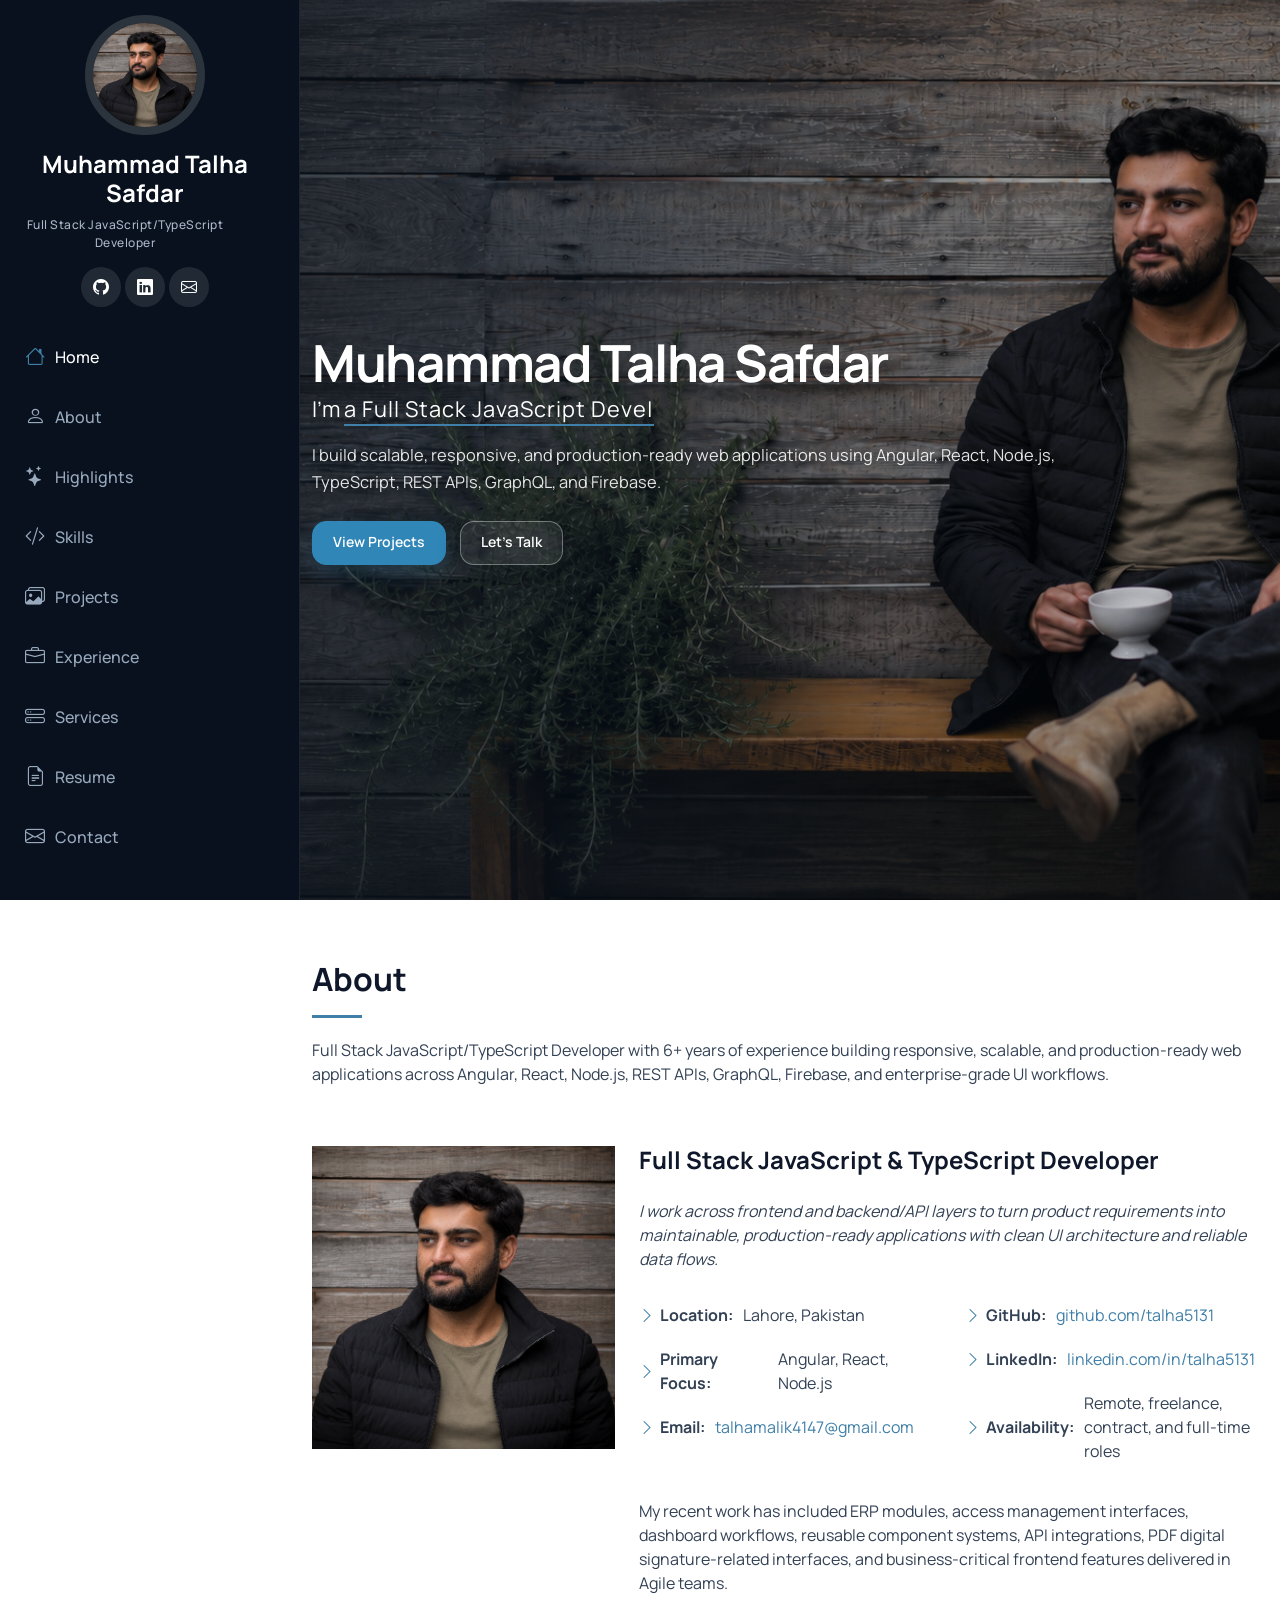
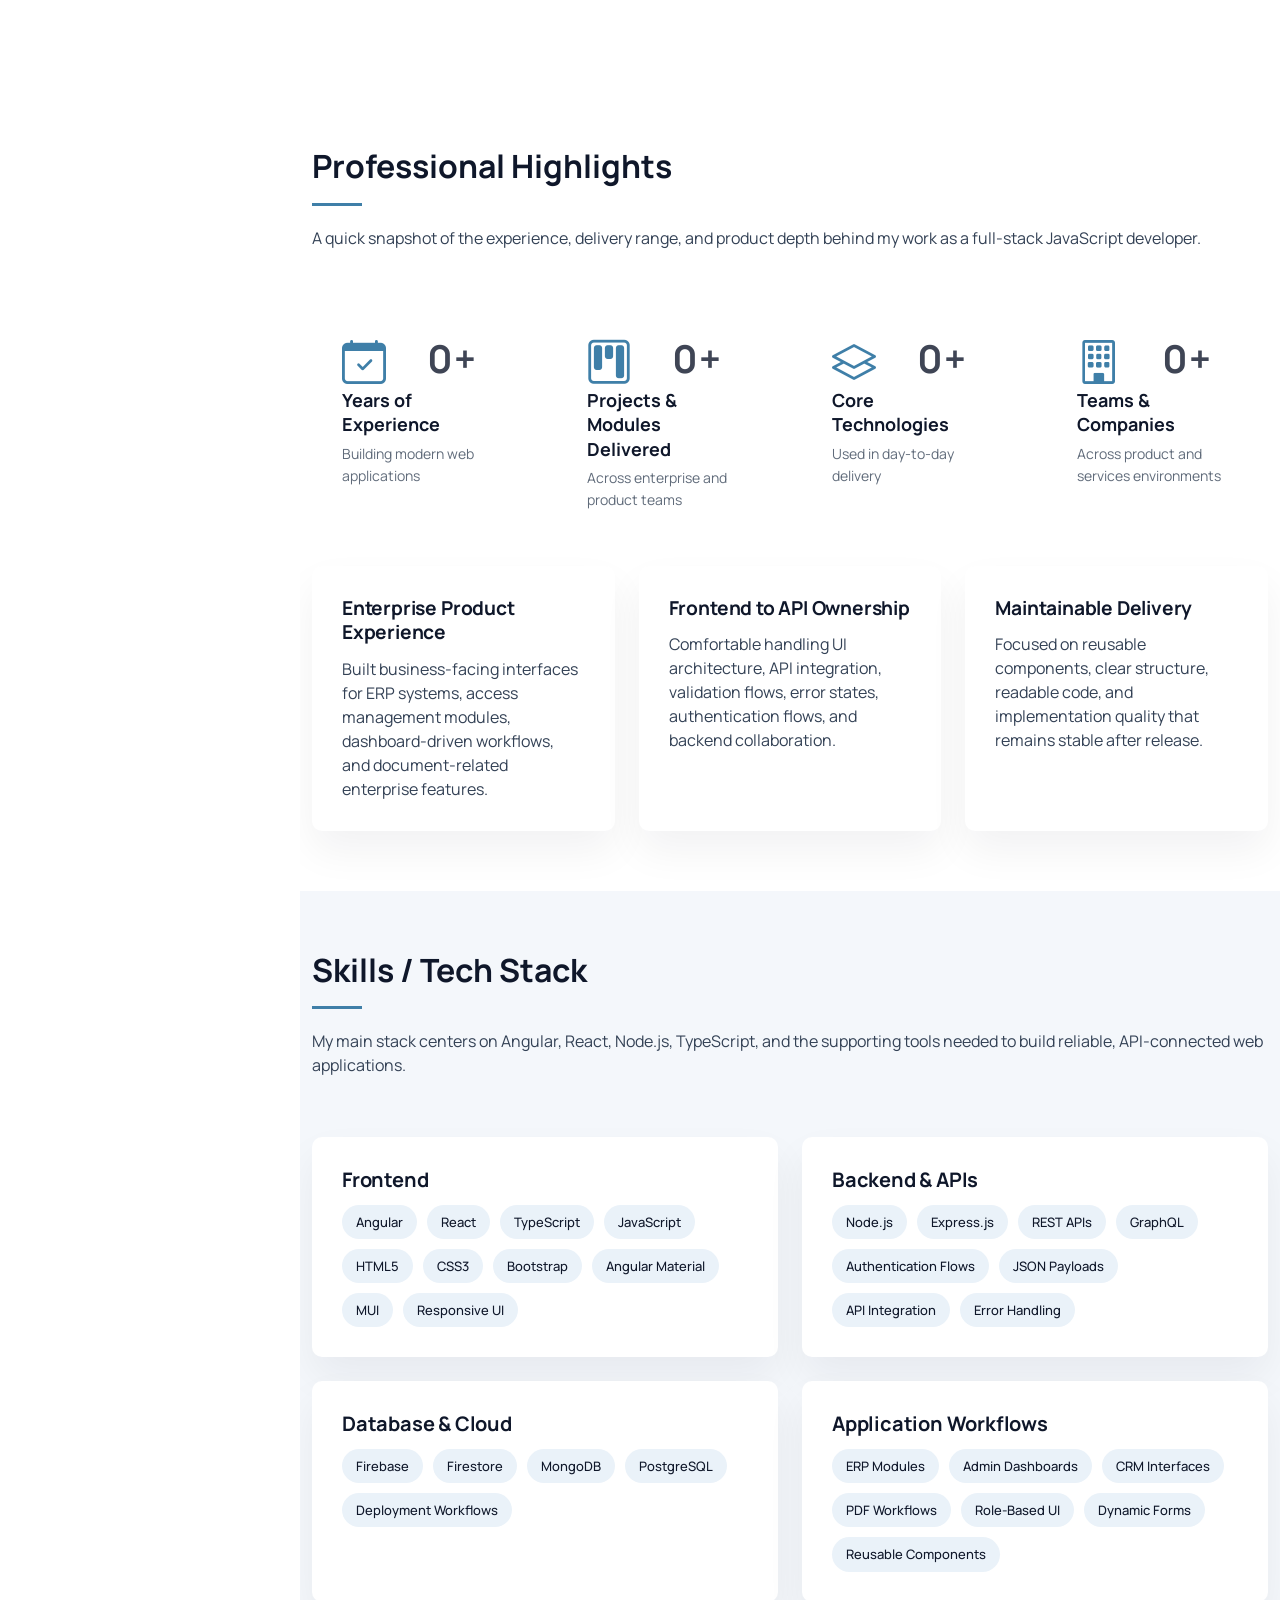
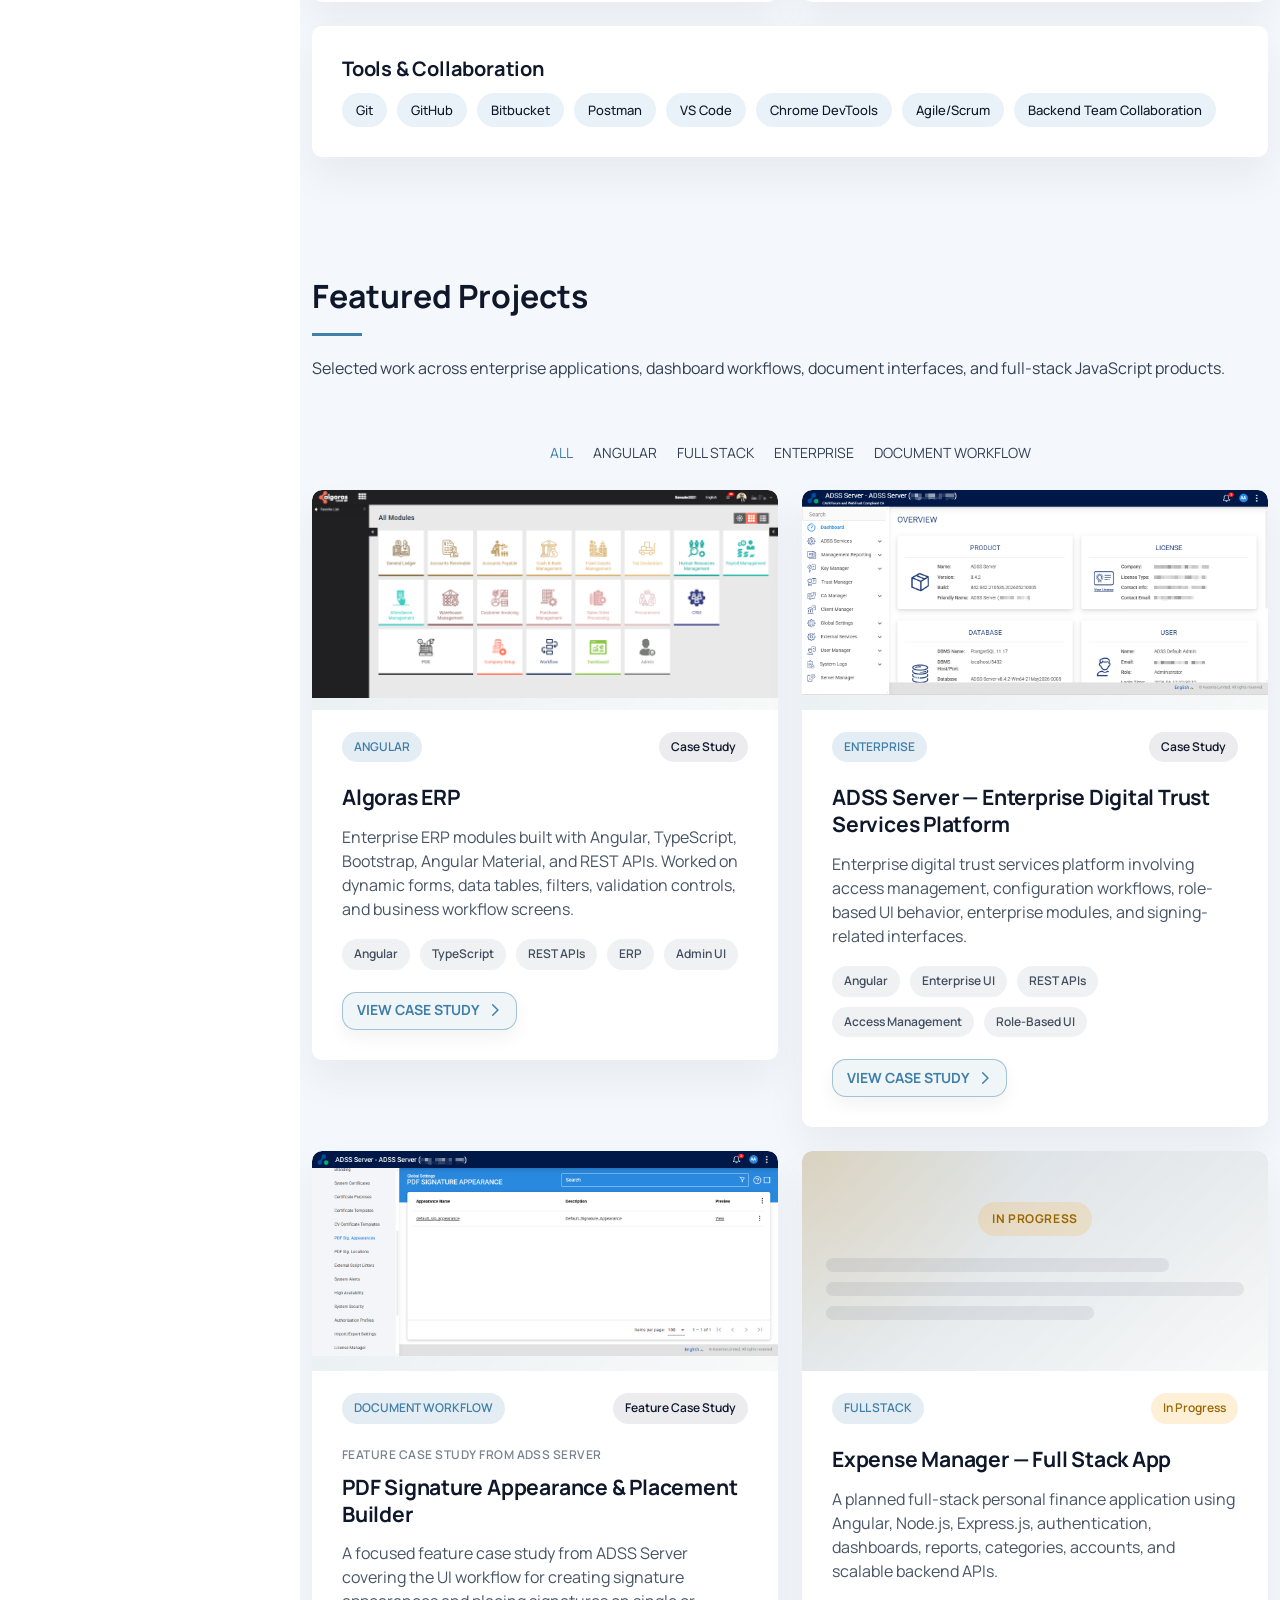
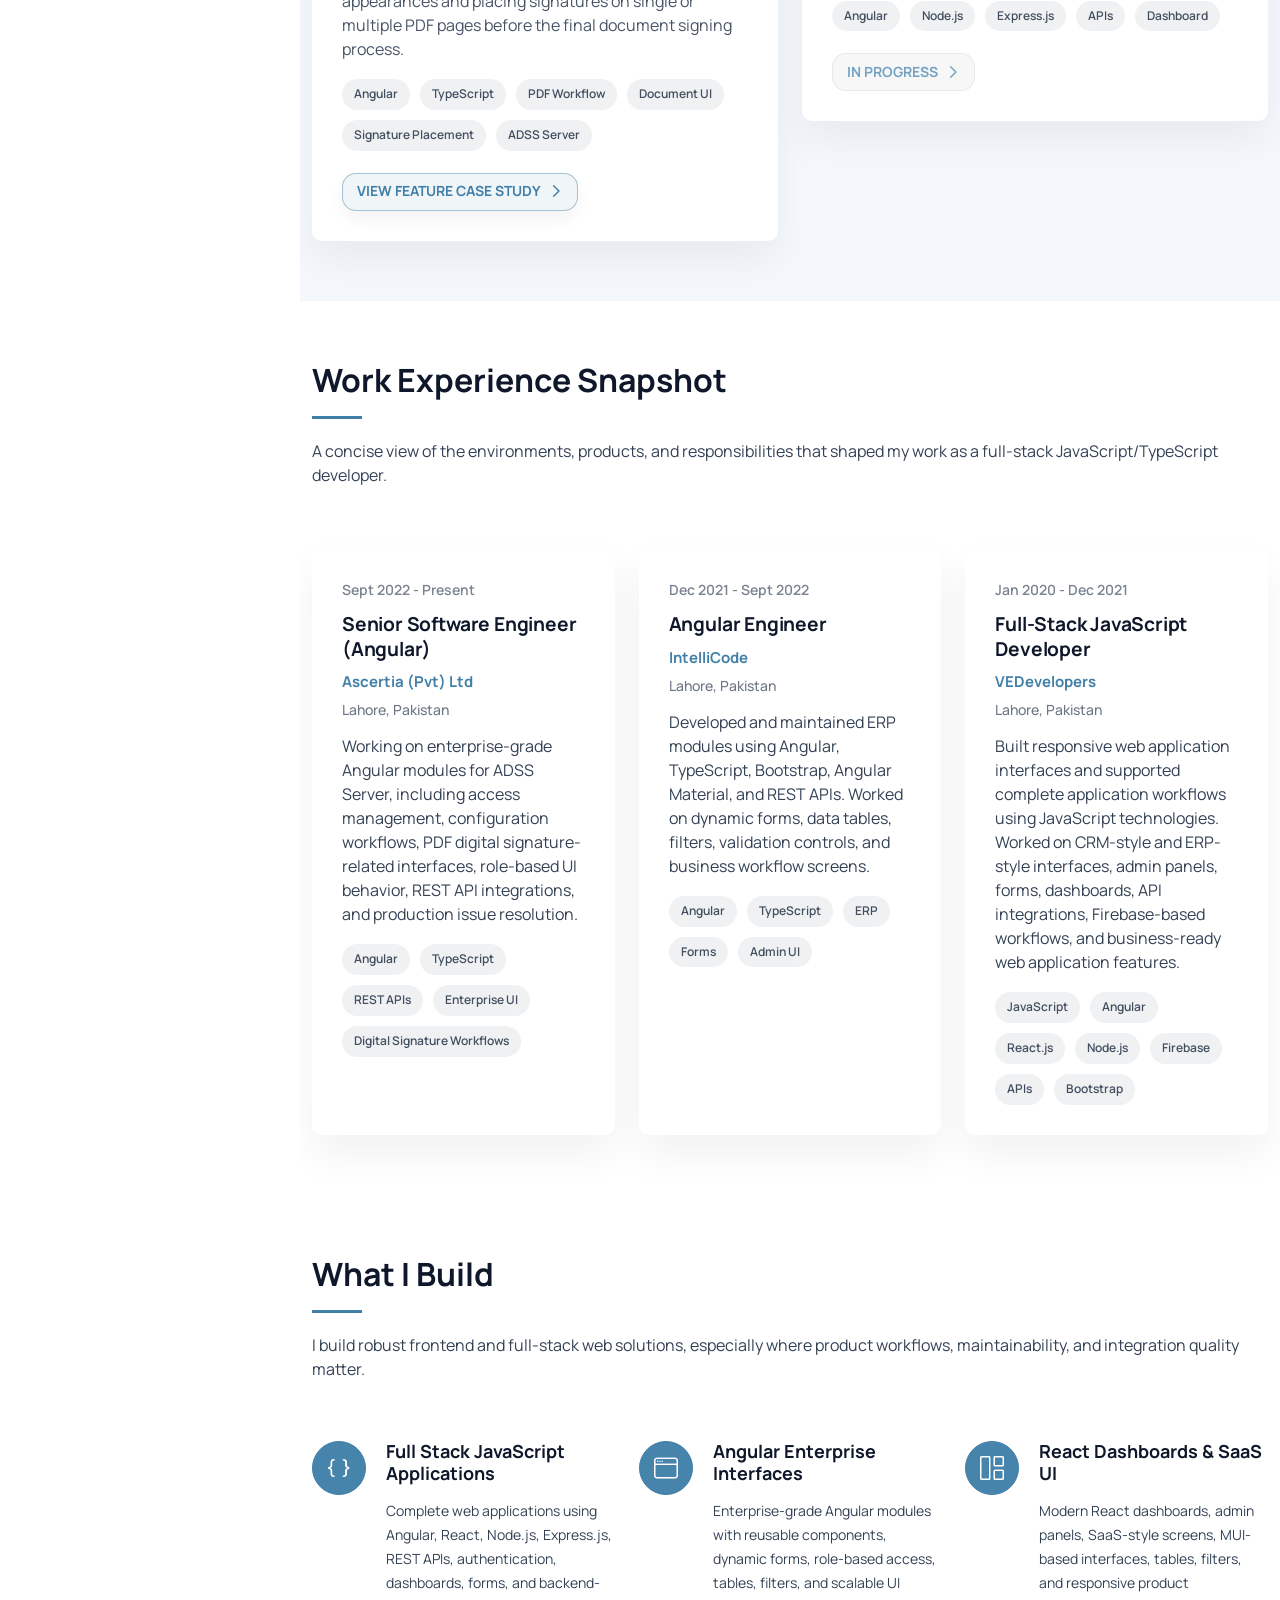
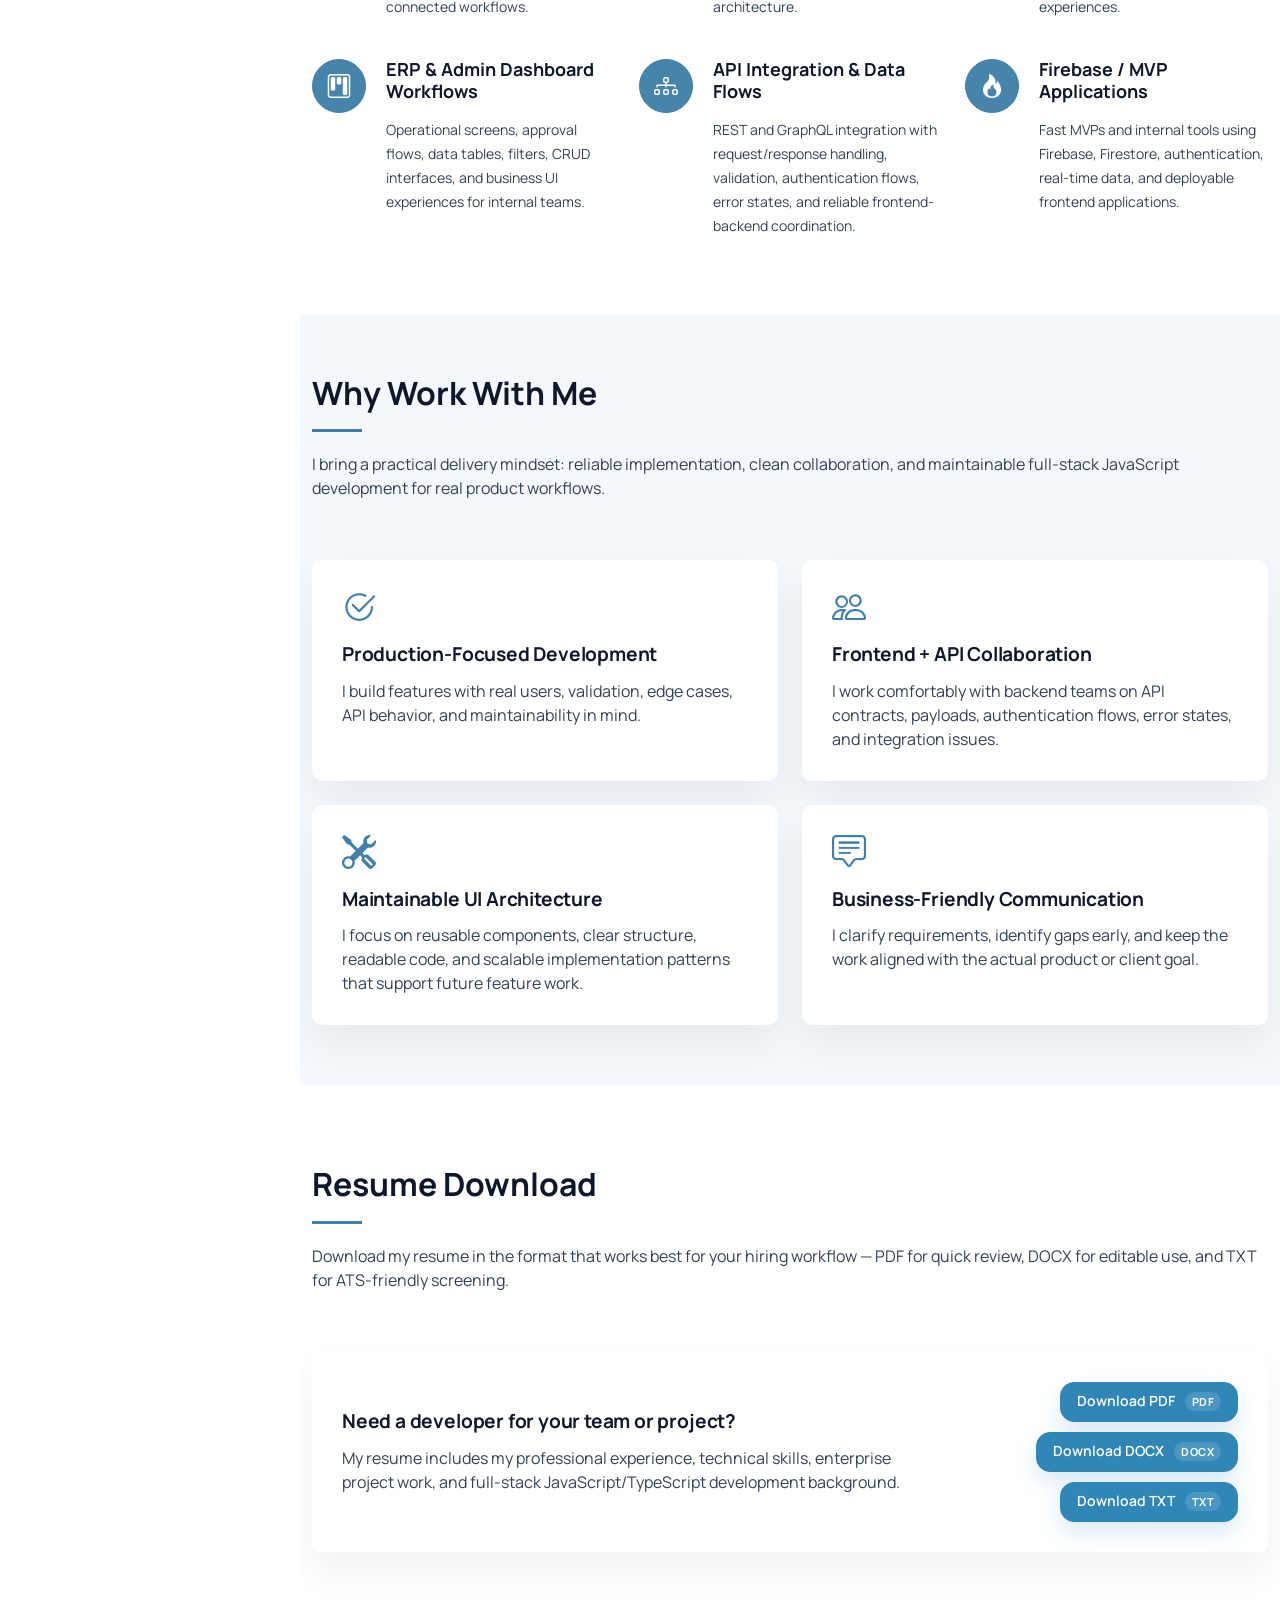
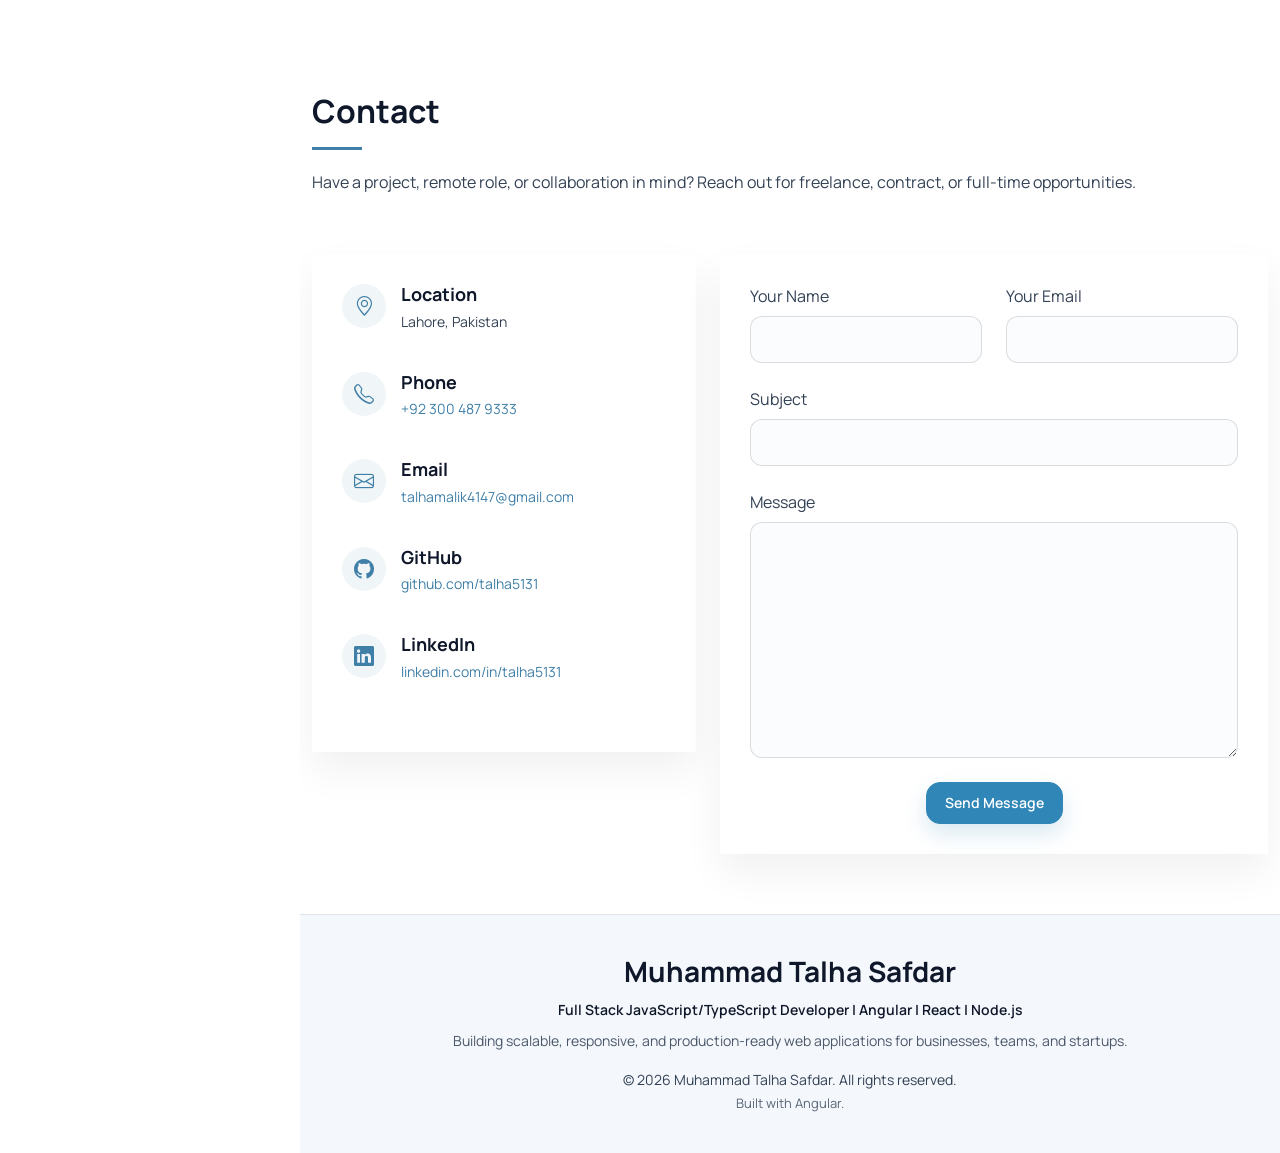
==== commit 6cf3a1ed: "case study page reload top issue fixed" ====
--- a/index.html
+++ b/index.html
@@ -16,5 +16,5 @@
 <style>:root{--bs-blue:#0d6efd;--bs-indigo:#6610f2;--bs-purple:#6f42c1;--bs-pink:#d63384;--bs-red:#dc3545;--bs-orange:#fd7e14;--bs-yellow:#ffc107;--bs-green:#198754;--bs-teal:#20c997;--bs-cyan:#0dcaf0;--bs-black:#000;--bs-white:#fff;--bs-gray:#6c757d;--bs-gray-dark:#343a40;--bs-gray-100:#f8f9fa;--bs-gray-200:#e9ecef;--bs-gray-300:#dee2e6;--bs-gray-400:#ced4da;--bs-gray-500:#adb5bd;--bs-gray-600:#6c757d;--bs-gray-700:#495057;--bs-gray-800:#343a40;--bs-gray-900:#212529;--bs-primary:#0d6efd;--bs-secondary:#6c757d;--bs-success:#198754;--bs-info:#0dcaf0;--bs-warning:#ffc107;--bs-danger:#dc3545;--bs-light:#f8f9fa;--bs-dark:#212529;--bs-primary-rgb:13,110,253;--bs-secondary-rgb:108,117,125;--bs-success-rgb:25,135,84;--bs-info-rgb:13,202,240;--bs-warning-rgb:255,193,7;--bs-danger-rgb:220,53,69;--bs-light-rgb:248,249,250;--bs-dark-rgb:33,37,41;--bs-primary-text-emphasis:#052c65;--bs-secondary-text-emphasis:#2b2f32;--bs-success-text-emphasis:#0a3622;--bs-info-text-emphasis:#055160;--bs-warning-text-emphasis:#664d03;--bs-danger-text-emphasis:#58151c;--bs-light-text-emphasis:#495057;--bs-dark-text-emphasis:#495057;--bs-primary-bg-subtle:#cfe2ff;--bs-secondary-bg-subtle:#e2e3e5;--bs-success-bg-subtle:#d1e7dd;--bs-info-bg-subtle:#cff4fc;--bs-warning-bg-subtle:#fff3cd;--bs-danger-bg-subtle:#f8d7da;--bs-light-bg-subtle:#fcfcfd;--bs-dark-bg-subtle:#ced4da;--bs-primary-border-subtle:#9ec5fe;--bs-secondary-border-subtle:#c4c8cb;--bs-success-border-subtle:#a3cfbb;--bs-info-border-subtle:#9eeaf9;--bs-warning-border-subtle:#ffe69c;--bs-danger-border-subtle:#f1aeb5;--bs-light-border-subtle:#e9ecef;--bs-dark-border-subtle:#adb5bd;--bs-white-rgb:255,255,255;--bs-black-rgb:0,0,0;--bs-font-sans-serif:system-ui,-apple-system,"Segoe UI",Roboto,"Helvetica Neue","Noto Sans","Liberation Sans",Arial,sans-serif,"Apple Color Emoji","Segoe UI Emoji","Segoe UI Symbol","Noto Color Emoji";--bs-font-monospace:SFMono-Regular,Menlo,Monaco,Consolas,"Liberation Mono","Courier New",monospace;--bs-gradient:linear-gradient(180deg, rgba(255, 255, 255, .15), rgba(255, 255, 255, 0));--bs-body-font-family:var(--bs-font-sans-serif);--bs-body-font-size:1rem;--bs-body-font-weight:400;--bs-body-line-height:1.5;--bs-body-color:#212529;--bs-body-color-rgb:33,37,41;--bs-body-bg:#fff;--bs-body-bg-rgb:255,255,255;--bs-emphasis-color:#000;--bs-emphasis-color-rgb:0,0,0;--bs-secondary-color:rgba(33, 37, 41, .75);--bs-secondary-color-rgb:33,37,41;--bs-secondary-bg:#e9ecef;--bs-secondary-bg-rgb:233,236,239;--bs-tertiary-color:rgba(33, 37, 41, .5);--bs-tertiary-color-rgb:33,37,41;--bs-tertiary-bg:#f8f9fa;--bs-tertiary-bg-rgb:248,249,250;--bs-heading-color:inherit;--bs-link-color:#0d6efd;--bs-link-color-rgb:13,110,253;--bs-link-decoration:underline;--bs-link-hover-color:#0a58ca;--bs-link-hover-color-rgb:10,88,202;--bs-code-color:#d63384;--bs-highlight-color:#212529;--bs-highlight-bg:#fff3cd;--bs-border-width:1px;--bs-border-style:solid;--bs-border-color:#dee2e6;--bs-border-color-translucent:rgba(0, 0, 0, .175);--bs-border-radius:.375rem;--bs-border-radius-sm:.25rem;--bs-border-radius-lg:.5rem;--bs-border-radius-xl:1rem;--bs-border-radius-xxl:2rem;--bs-border-radius-2xl:var(--bs-border-radius-xxl);--bs-border-radius-pill:50rem;--bs-box-shadow:0 .5rem 1rem rgba(0, 0, 0, .15);--bs-box-shadow-sm:0 .125rem .25rem rgba(0, 0, 0, .075);--bs-box-shadow-lg:0 1rem 3rem rgba(0, 0, 0, .175);--bs-box-shadow-inset:inset 0 1px 2px rgba(0, 0, 0, .075);--bs-focus-ring-width:.25rem;--bs-focus-ring-opacity:.25;--bs-focus-ring-color:rgba(13, 110, 253, .25);--bs-form-valid-color:#198754;--bs-form-valid-border-color:#198754;--bs-form-invalid-color:#dc3545;--bs-form-invalid-border-color:#dc3545}*,:after,:before{box-sizing:border-box}@media(prefers-reduced-motion:no-preference){:root{scroll-behavior:smooth}}body{margin:0;font-family:var(--bs-body-font-family);font-size:var(--bs-body-font-size);font-weight:var(--bs-body-font-weight);line-height:var(--bs-body-line-height);color:var(--bs-body-color);text-align:var(--bs-body-text-align);background-color:var(--bs-body-bg);-webkit-text-size-adjust:100%;-webkit-tap-highlight-color:transparent}:root{--bs-breakpoint-xs:0;--bs-breakpoint-sm:576px;--bs-breakpoint-md:768px;--bs-breakpoint-lg:992px;--bs-breakpoint-xl:1200px;--bs-breakpoint-xxl:1400px}@-webkit-keyframes lightboxLoader{0%{-webkit-transform:rotate(0);transform:rotate(0)}to{-webkit-transform:rotate(360deg);transform:rotate(360deg)}}@-webkit-keyframes gfadeIn{0%{opacity:0}to{opacity:1}}@-webkit-keyframes gfadeOut{0%{opacity:1}to{opacity:0}}@-webkit-keyframes gslideInLeft{0%{opacity:0;-webkit-transform:translate3d(-60%,0,0);transform:translate3d(-60%,0,0)}to{visibility:visible;-webkit-transform:translate3d(0,0,0);transform:translateZ(0);opacity:1}}@-webkit-keyframes gslideOutLeft{0%{opacity:1;visibility:visible;-webkit-transform:translate3d(0,0,0);transform:translateZ(0)}to{-webkit-transform:translate3d(-60%,0,0);transform:translate3d(-60%,0,0);opacity:0;visibility:hidden}}@-webkit-keyframes gslideInRight{0%{opacity:0;visibility:visible;-webkit-transform:translate3d(60%,0,0);transform:translate3d(60%,0,0)}to{-webkit-transform:translate3d(0,0,0);transform:translateZ(0);opacity:1}}@-webkit-keyframes gslideOutRight{0%{opacity:1;visibility:visible;-webkit-transform:translate3d(0,0,0);transform:translateZ(0)}to{-webkit-transform:translate3d(60%,0,0);transform:translate3d(60%,0,0);opacity:0}}@-webkit-keyframes gzoomIn{0%{opacity:0;-webkit-transform:scale3d(.3,.3,.3);transform:scale3d(.3,.3,.3)}to{opacity:1}}@-webkit-keyframes gzoomOut{0%{opacity:1}50%{opacity:0;-webkit-transform:scale3d(.3,.3,.3);transform:scale3d(.3,.3,.3)}to{opacity:0}}:root{--swiper-theme-color:#007aff}:root{--swiper-navigation-size:44px}:root{--default-font:"Manrope", system-ui, -apple-system, "Segoe UI", "Helvetica Neue", Arial, "Noto Sans", "Liberation Sans", sans-serif, "Apple Color Emoji", "Segoe UI Emoji", "Segoe UI Symbol", "Noto Color Emoji";--heading-font:"Manrope", system-ui, -apple-system, "Segoe UI", "Helvetica Neue", Arial, sans-serif;--nav-font:"Manrope", system-ui, -apple-system, "Segoe UI", "Helvetica Neue", Arial, sans-serif}:root{--primary-accent:#3f7fa8;--primary-accent-dark:#336789;--sidebar-bg:#08111d;--page-bg-soft:#f4f7fb;--text-main:#334155;--text-heading:#0f172a;--chip-bg:#eaf2f9;--background-color:#ffffff;--default-color:var(--text-main);--heading-color:var(--text-heading);--accent-color:var(--primary-accent);--surface-color:#ffffff;--contrast-color:#ffffff}:root{--nav-color:#99a9bd;--nav-hover-color:#ffffff;--nav-mobile-background-color:var(--sidebar-bg);--nav-dropdown-background-color:var(--sidebar-bg);--nav-dropdown-color:#99a9bd;--nav-dropdown-hover-color:#ffffff}:root{scroll-behavior:smooth}body{color:var(--default-color);background-color:var(--background-color);font-family:var(--default-font);font-weight:400;text-rendering:optimizeLegibility;-webkit-font-smoothing:antialiased;-moz-osx-font-smoothing:grayscale}html,body{margin:0;min-height:100%}:root{--button-radius:14px;--button-font-size:14px;--button-font-weight:600;--button-padding-y:10px;--button-padding-x:18px;--button-primary-bg:#2f86b7;--button-primary-hover:#286f99;--button-shadow:0 10px 22px rgba(47, 134, 183, .18);--button-shadow-hover:0 14px 28px rgba(40, 111, 153, .22);--button-focus-ring:0 0 0 4px color-mix(in srgb, var(--accent-color), transparent 84%)}body{overflow-x:hidden}</style><link rel="stylesheet" href="styles-3MG2HDTZ.css" media="print" onload="this.media='all'"><noscript><link rel="stylesheet" href="styles-3MG2HDTZ.css"></noscript></head>
 <body>
   <app-root></app-root>
-<script src="polyfills-5CFQRCPP.js" type="module"></script><script src="scripts-453ZYE6J.js" defer></script><script src="main-XFL36YZX.js" type="module"></script></body>
+<script src="polyfills-5CFQRCPP.js" type="module"></script><script src="scripts-HIQ7H7U6.js" defer></script><script src="main-5TZTMGWA.js" type="module"></script></body>
 </html>
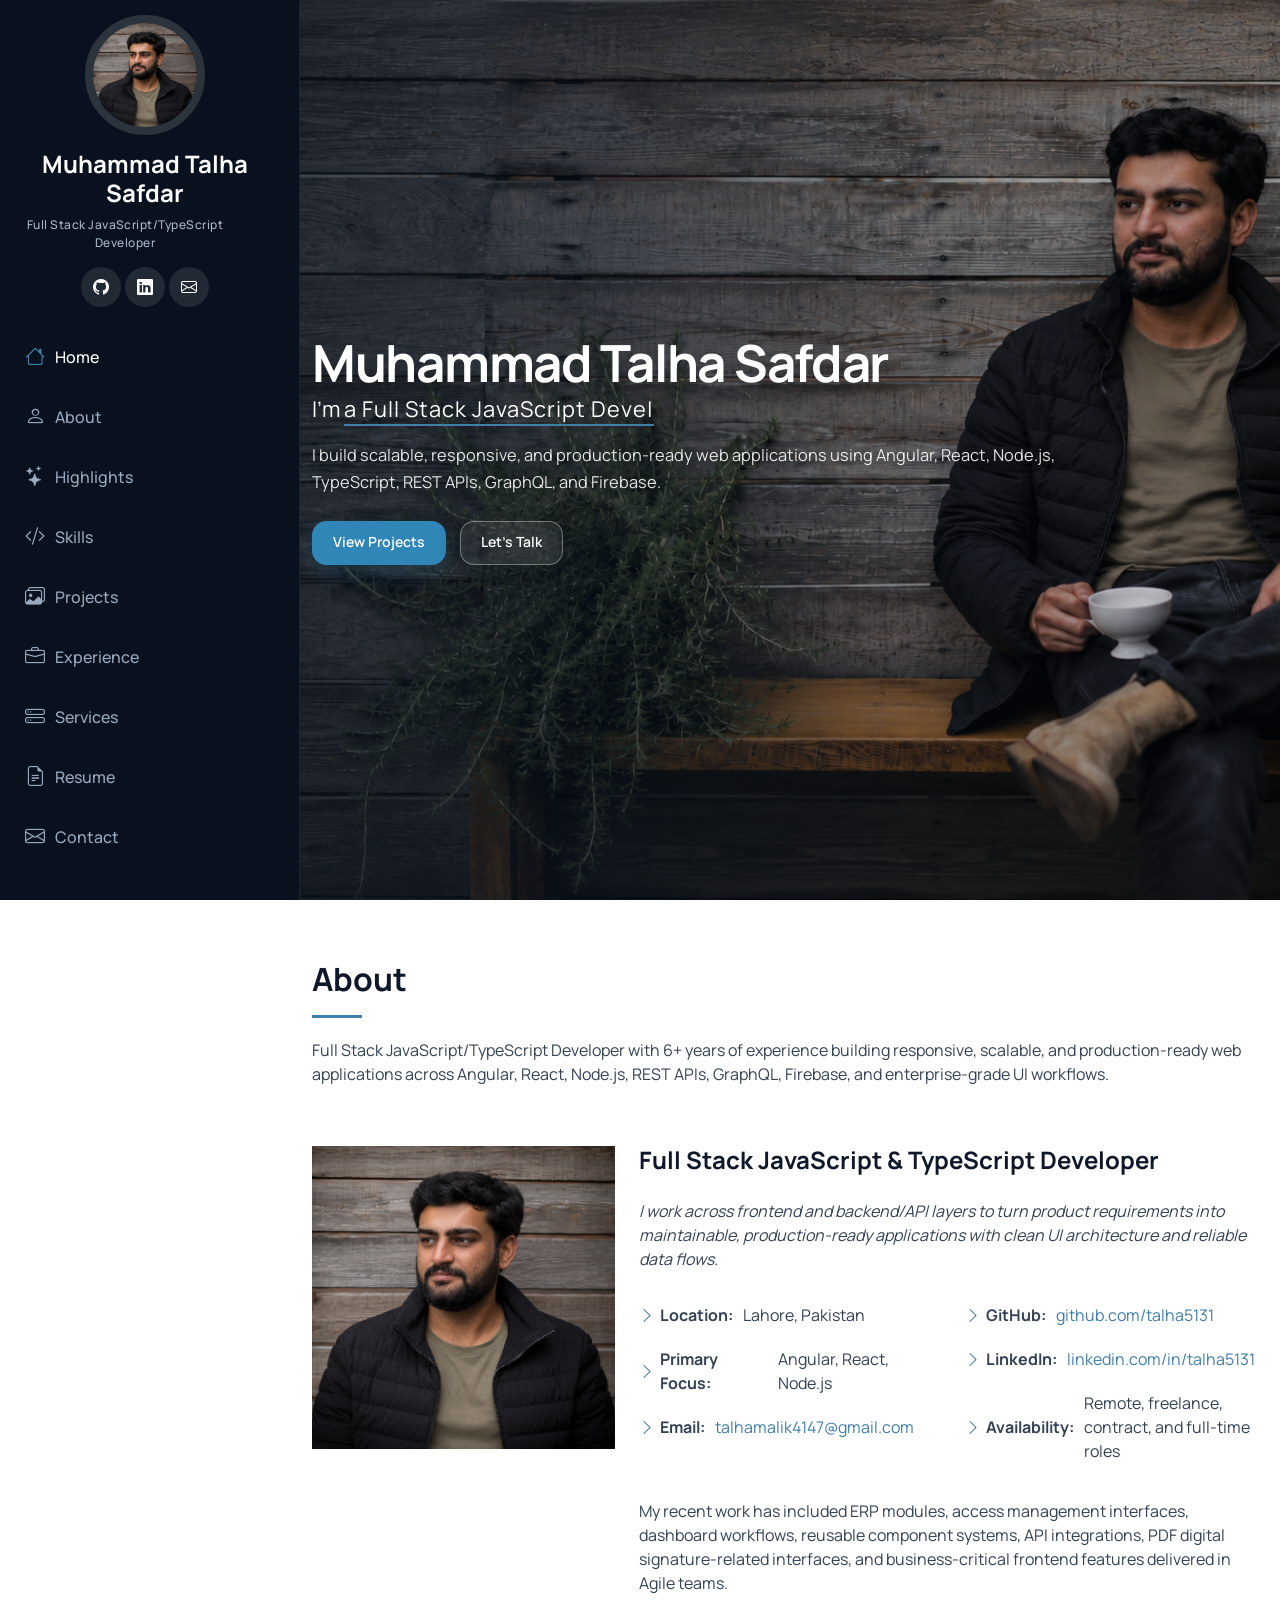
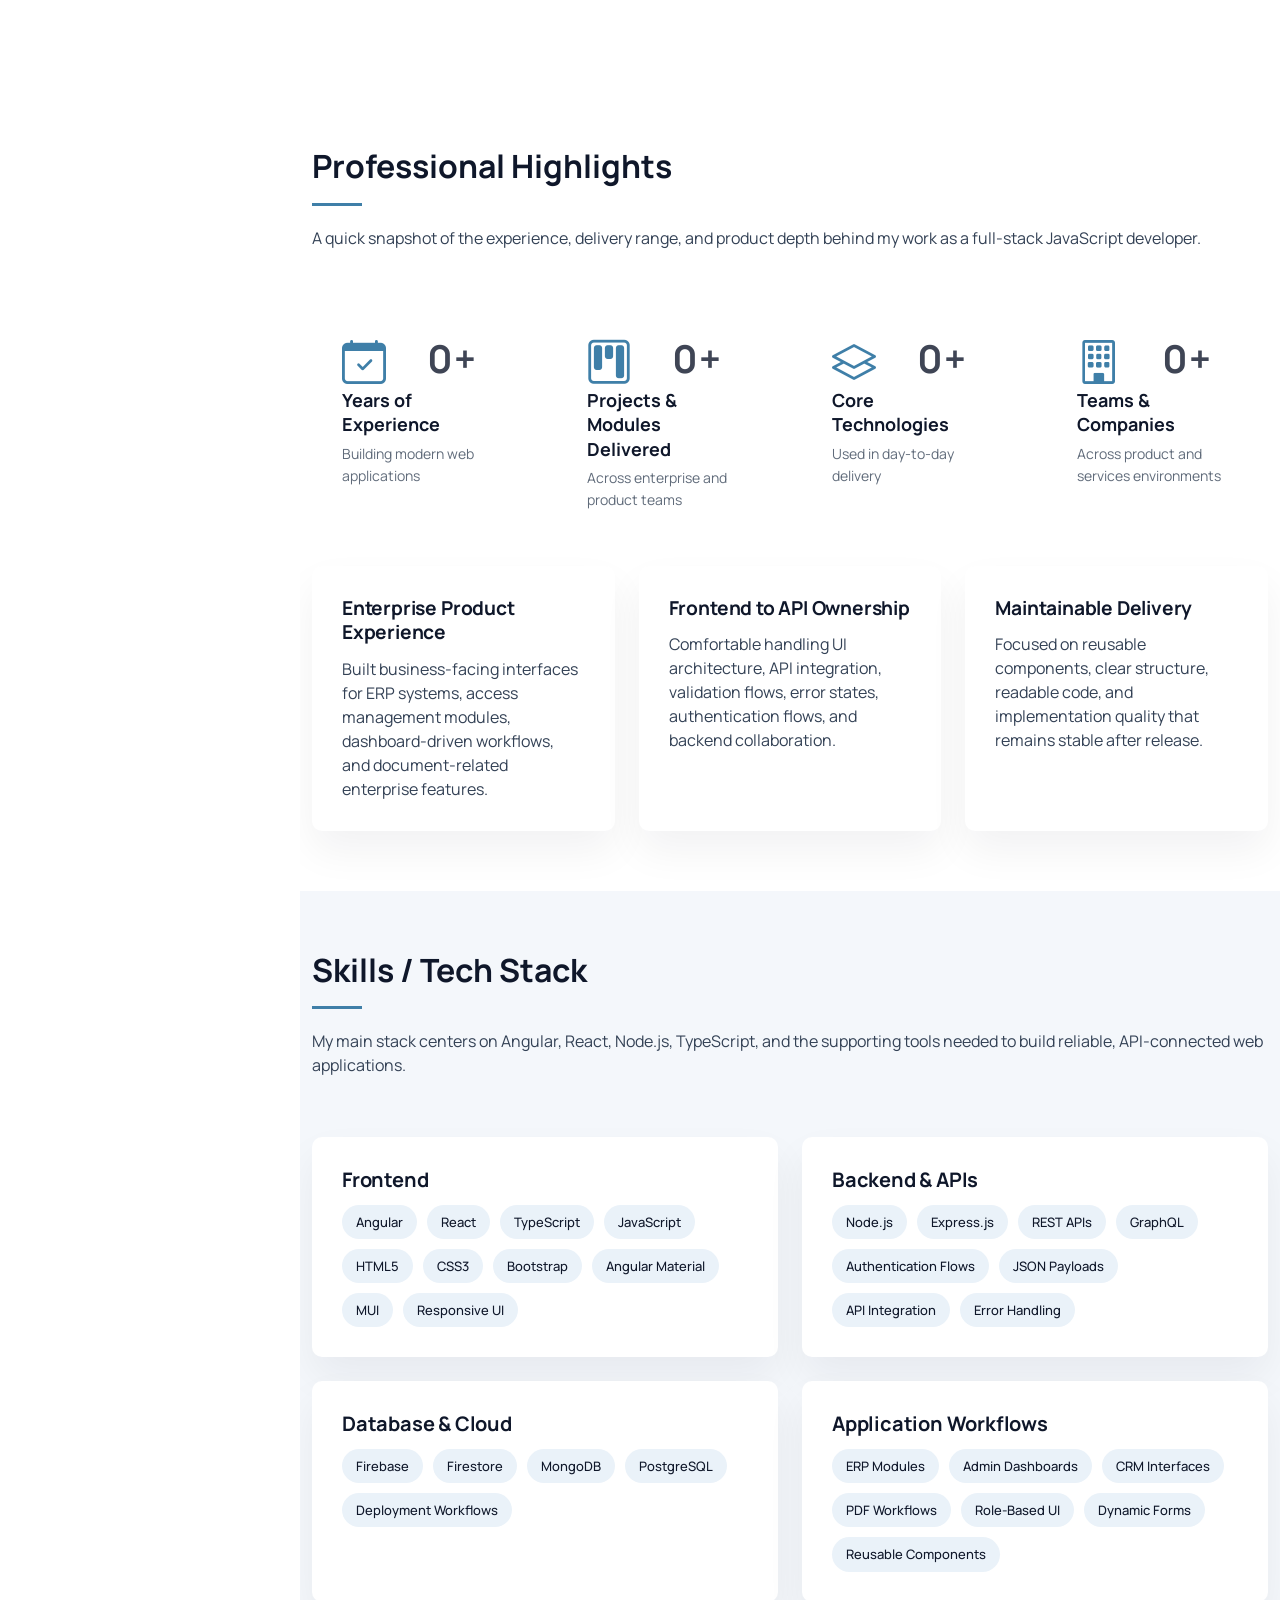
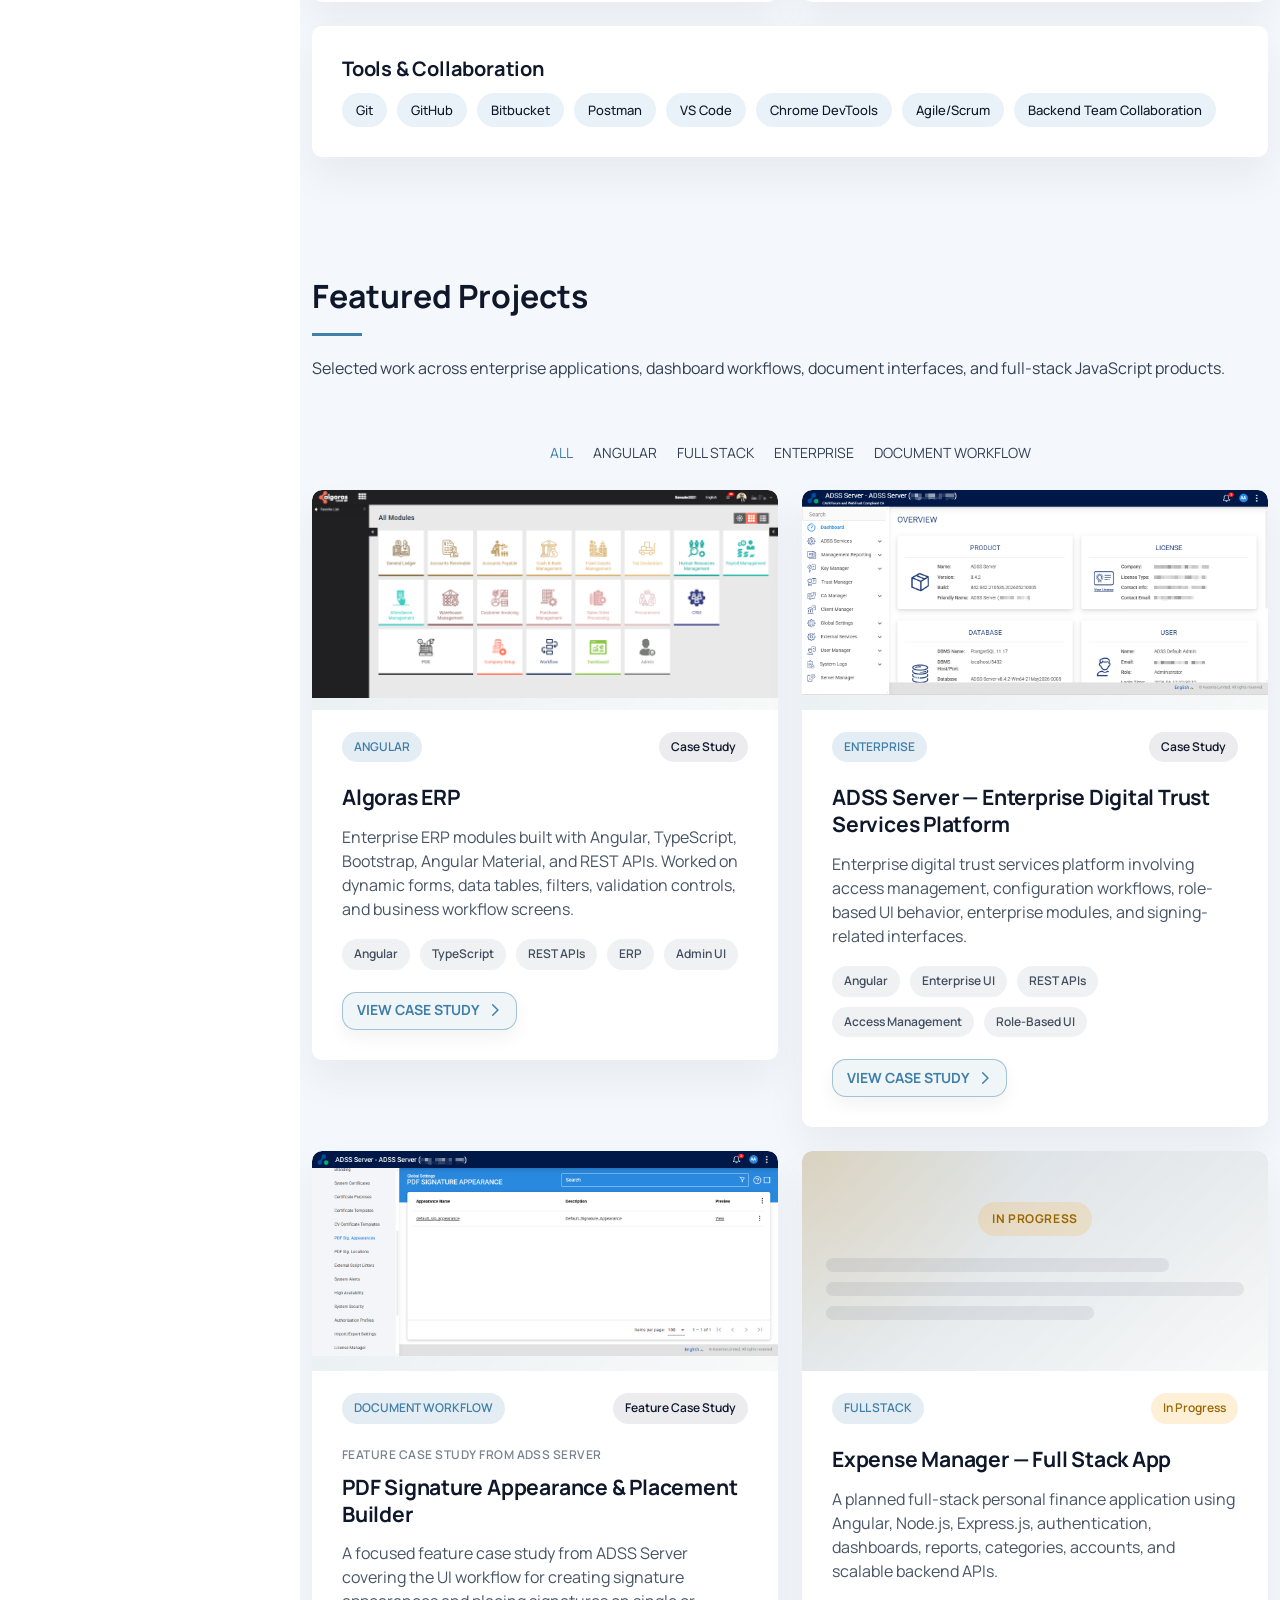
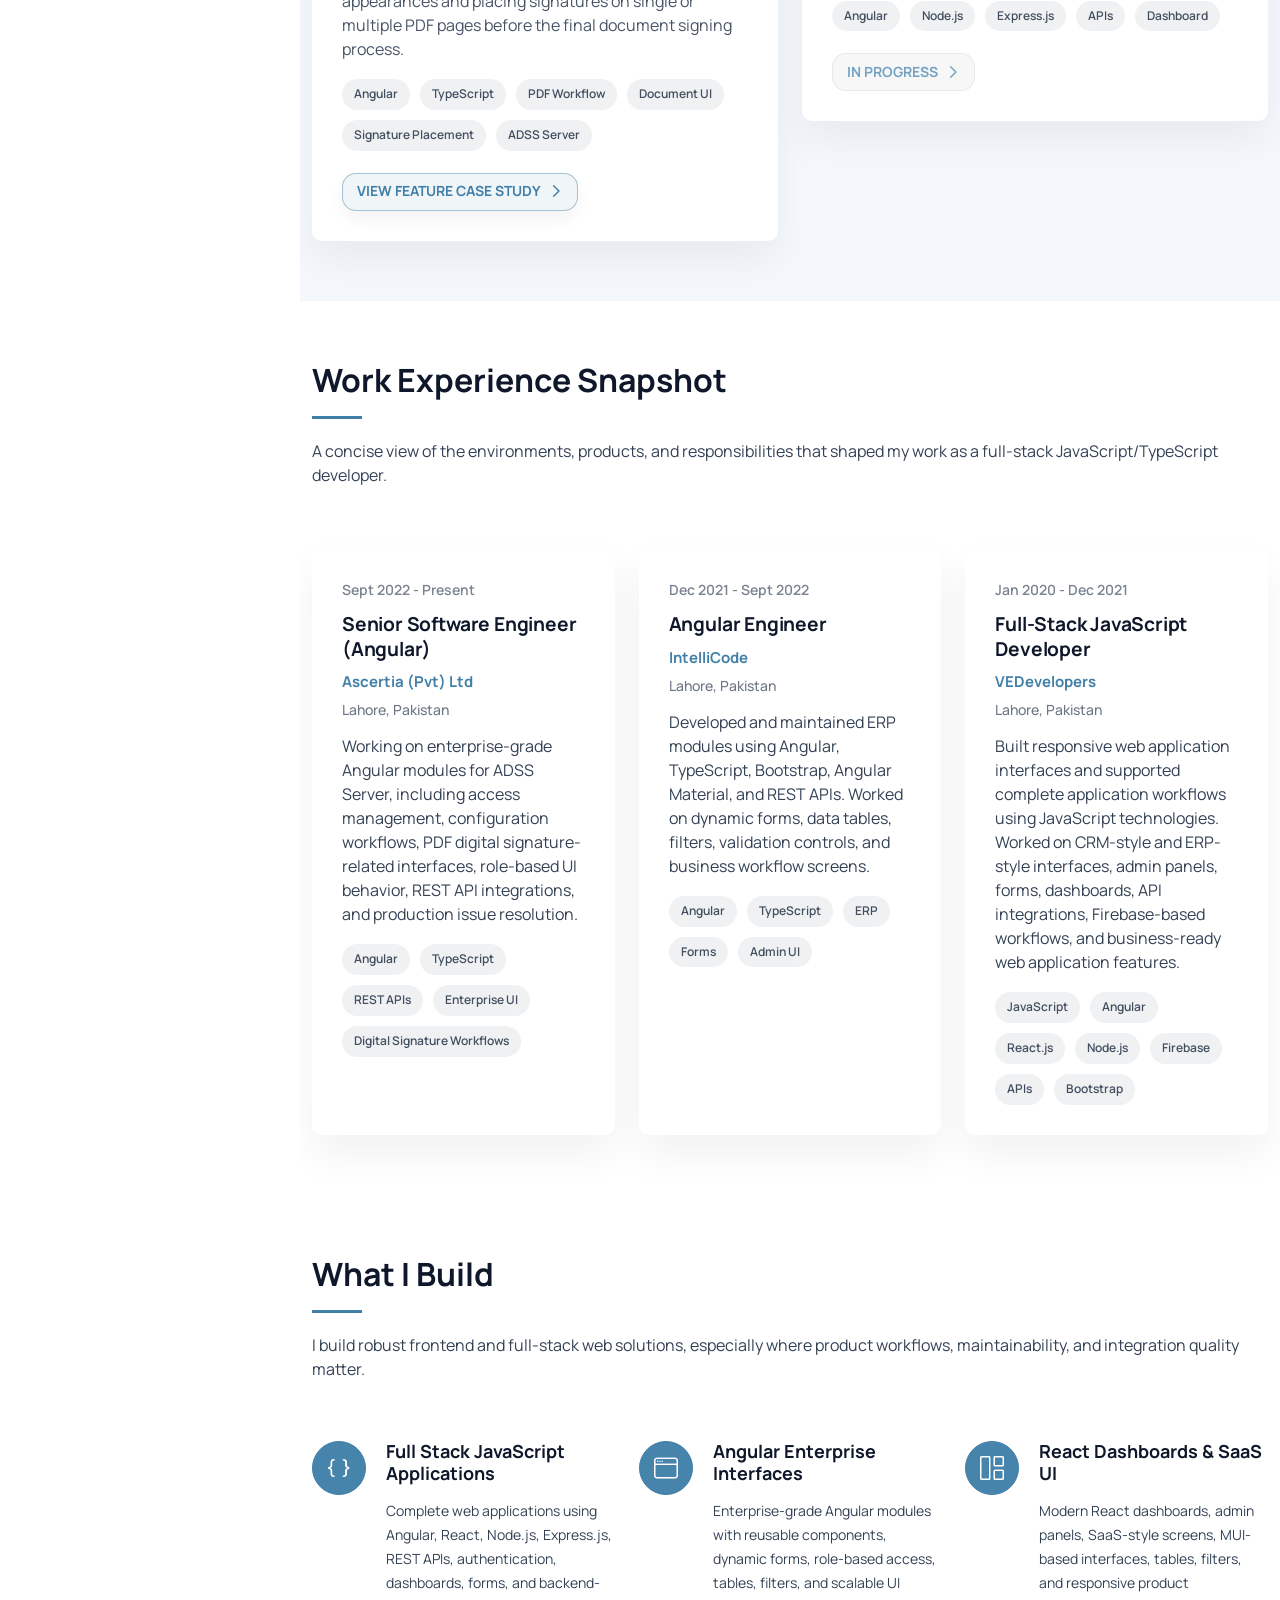
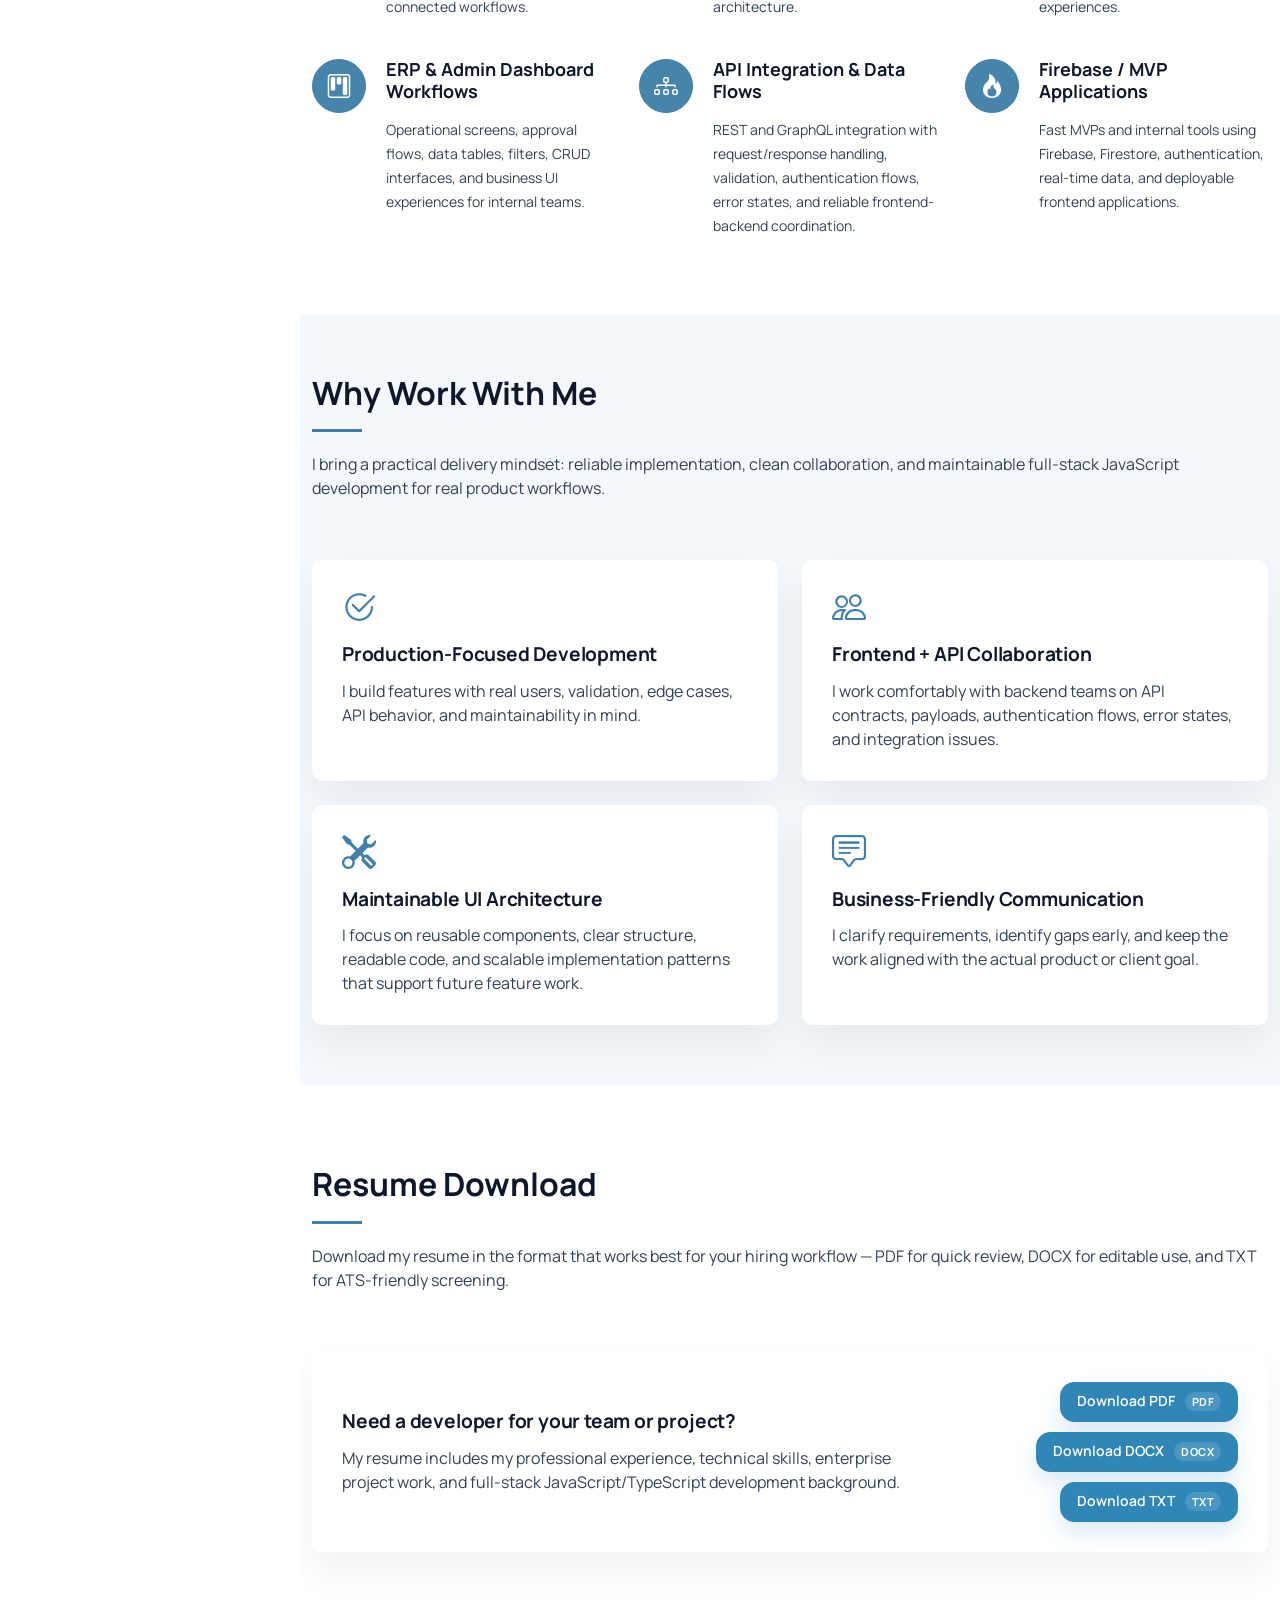
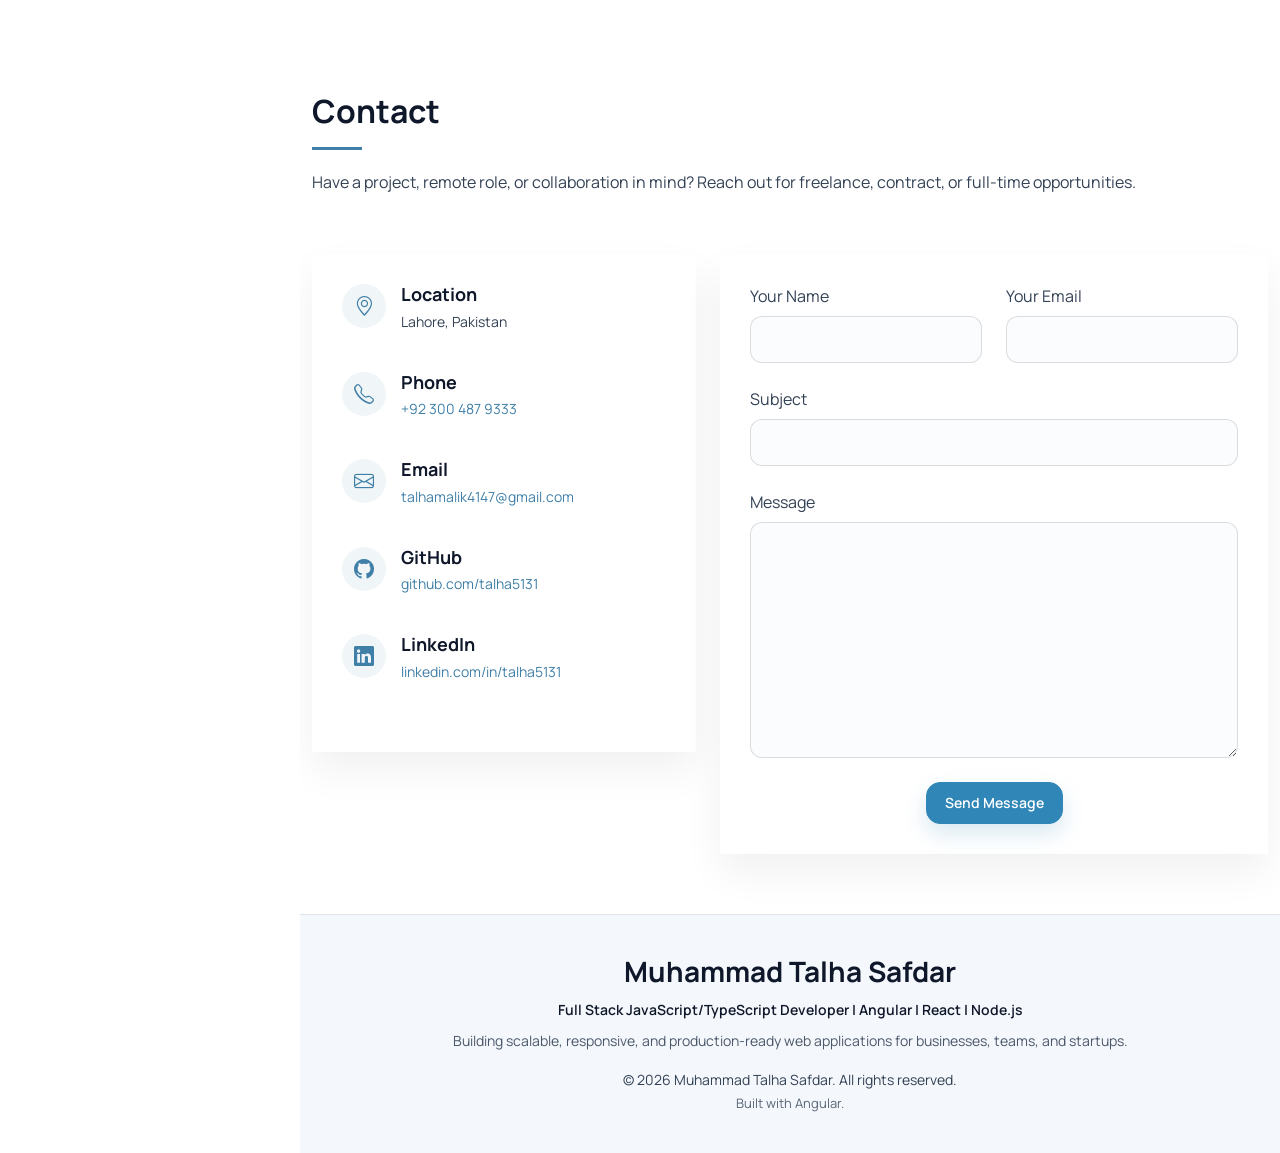
==== commit 6af3ec83: "counter issue on mobile screen sizes fix" ====
--- a/index.html
+++ b/index.html
@@ -16,5 +16,5 @@
 <style>:root{--bs-blue:#0d6efd;--bs-indigo:#6610f2;--bs-purple:#6f42c1;--bs-pink:#d63384;--bs-red:#dc3545;--bs-orange:#fd7e14;--bs-yellow:#ffc107;--bs-green:#198754;--bs-teal:#20c997;--bs-cyan:#0dcaf0;--bs-black:#000;--bs-white:#fff;--bs-gray:#6c757d;--bs-gray-dark:#343a40;--bs-gray-100:#f8f9fa;--bs-gray-200:#e9ecef;--bs-gray-300:#dee2e6;--bs-gray-400:#ced4da;--bs-gray-500:#adb5bd;--bs-gray-600:#6c757d;--bs-gray-700:#495057;--bs-gray-800:#343a40;--bs-gray-900:#212529;--bs-primary:#0d6efd;--bs-secondary:#6c757d;--bs-success:#198754;--bs-info:#0dcaf0;--bs-warning:#ffc107;--bs-danger:#dc3545;--bs-light:#f8f9fa;--bs-dark:#212529;--bs-primary-rgb:13,110,253;--bs-secondary-rgb:108,117,125;--bs-success-rgb:25,135,84;--bs-info-rgb:13,202,240;--bs-warning-rgb:255,193,7;--bs-danger-rgb:220,53,69;--bs-light-rgb:248,249,250;--bs-dark-rgb:33,37,41;--bs-primary-text-emphasis:#052c65;--bs-secondary-text-emphasis:#2b2f32;--bs-success-text-emphasis:#0a3622;--bs-info-text-emphasis:#055160;--bs-warning-text-emphasis:#664d03;--bs-danger-text-emphasis:#58151c;--bs-light-text-emphasis:#495057;--bs-dark-text-emphasis:#495057;--bs-primary-bg-subtle:#cfe2ff;--bs-secondary-bg-subtle:#e2e3e5;--bs-success-bg-subtle:#d1e7dd;--bs-info-bg-subtle:#cff4fc;--bs-warning-bg-subtle:#fff3cd;--bs-danger-bg-subtle:#f8d7da;--bs-light-bg-subtle:#fcfcfd;--bs-dark-bg-subtle:#ced4da;--bs-primary-border-subtle:#9ec5fe;--bs-secondary-border-subtle:#c4c8cb;--bs-success-border-subtle:#a3cfbb;--bs-info-border-subtle:#9eeaf9;--bs-warning-border-subtle:#ffe69c;--bs-danger-border-subtle:#f1aeb5;--bs-light-border-subtle:#e9ecef;--bs-dark-border-subtle:#adb5bd;--bs-white-rgb:255,255,255;--bs-black-rgb:0,0,0;--bs-font-sans-serif:system-ui,-apple-system,"Segoe UI",Roboto,"Helvetica Neue","Noto Sans","Liberation Sans",Arial,sans-serif,"Apple Color Emoji","Segoe UI Emoji","Segoe UI Symbol","Noto Color Emoji";--bs-font-monospace:SFMono-Regular,Menlo,Monaco,Consolas,"Liberation Mono","Courier New",monospace;--bs-gradient:linear-gradient(180deg, rgba(255, 255, 255, .15), rgba(255, 255, 255, 0));--bs-body-font-family:var(--bs-font-sans-serif);--bs-body-font-size:1rem;--bs-body-font-weight:400;--bs-body-line-height:1.5;--bs-body-color:#212529;--bs-body-color-rgb:33,37,41;--bs-body-bg:#fff;--bs-body-bg-rgb:255,255,255;--bs-emphasis-color:#000;--bs-emphasis-color-rgb:0,0,0;--bs-secondary-color:rgba(33, 37, 41, .75);--bs-secondary-color-rgb:33,37,41;--bs-secondary-bg:#e9ecef;--bs-secondary-bg-rgb:233,236,239;--bs-tertiary-color:rgba(33, 37, 41, .5);--bs-tertiary-color-rgb:33,37,41;--bs-tertiary-bg:#f8f9fa;--bs-tertiary-bg-rgb:248,249,250;--bs-heading-color:inherit;--bs-link-color:#0d6efd;--bs-link-color-rgb:13,110,253;--bs-link-decoration:underline;--bs-link-hover-color:#0a58ca;--bs-link-hover-color-rgb:10,88,202;--bs-code-color:#d63384;--bs-highlight-color:#212529;--bs-highlight-bg:#fff3cd;--bs-border-width:1px;--bs-border-style:solid;--bs-border-color:#dee2e6;--bs-border-color-translucent:rgba(0, 0, 0, .175);--bs-border-radius:.375rem;--bs-border-radius-sm:.25rem;--bs-border-radius-lg:.5rem;--bs-border-radius-xl:1rem;--bs-border-radius-xxl:2rem;--bs-border-radius-2xl:var(--bs-border-radius-xxl);--bs-border-radius-pill:50rem;--bs-box-shadow:0 .5rem 1rem rgba(0, 0, 0, .15);--bs-box-shadow-sm:0 .125rem .25rem rgba(0, 0, 0, .075);--bs-box-shadow-lg:0 1rem 3rem rgba(0, 0, 0, .175);--bs-box-shadow-inset:inset 0 1px 2px rgba(0, 0, 0, .075);--bs-focus-ring-width:.25rem;--bs-focus-ring-opacity:.25;--bs-focus-ring-color:rgba(13, 110, 253, .25);--bs-form-valid-color:#198754;--bs-form-valid-border-color:#198754;--bs-form-invalid-color:#dc3545;--bs-form-invalid-border-color:#dc3545}*,:after,:before{box-sizing:border-box}@media(prefers-reduced-motion:no-preference){:root{scroll-behavior:smooth}}body{margin:0;font-family:var(--bs-body-font-family);font-size:var(--bs-body-font-size);font-weight:var(--bs-body-font-weight);line-height:var(--bs-body-line-height);color:var(--bs-body-color);text-align:var(--bs-body-text-align);background-color:var(--bs-body-bg);-webkit-text-size-adjust:100%;-webkit-tap-highlight-color:transparent}:root{--bs-breakpoint-xs:0;--bs-breakpoint-sm:576px;--bs-breakpoint-md:768px;--bs-breakpoint-lg:992px;--bs-breakpoint-xl:1200px;--bs-breakpoint-xxl:1400px}@-webkit-keyframes lightboxLoader{0%{-webkit-transform:rotate(0);transform:rotate(0)}to{-webkit-transform:rotate(360deg);transform:rotate(360deg)}}@-webkit-keyframes gfadeIn{0%{opacity:0}to{opacity:1}}@-webkit-keyframes gfadeOut{0%{opacity:1}to{opacity:0}}@-webkit-keyframes gslideInLeft{0%{opacity:0;-webkit-transform:translate3d(-60%,0,0);transform:translate3d(-60%,0,0)}to{visibility:visible;-webkit-transform:translate3d(0,0,0);transform:translateZ(0);opacity:1}}@-webkit-keyframes gslideOutLeft{0%{opacity:1;visibility:visible;-webkit-transform:translate3d(0,0,0);transform:translateZ(0)}to{-webkit-transform:translate3d(-60%,0,0);transform:translate3d(-60%,0,0);opacity:0;visibility:hidden}}@-webkit-keyframes gslideInRight{0%{opacity:0;visibility:visible;-webkit-transform:translate3d(60%,0,0);transform:translate3d(60%,0,0)}to{-webkit-transform:translate3d(0,0,0);transform:translateZ(0);opacity:1}}@-webkit-keyframes gslideOutRight{0%{opacity:1;visibility:visible;-webkit-transform:translate3d(0,0,0);transform:translateZ(0)}to{-webkit-transform:translate3d(60%,0,0);transform:translate3d(60%,0,0);opacity:0}}@-webkit-keyframes gzoomIn{0%{opacity:0;-webkit-transform:scale3d(.3,.3,.3);transform:scale3d(.3,.3,.3)}to{opacity:1}}@-webkit-keyframes gzoomOut{0%{opacity:1}50%{opacity:0;-webkit-transform:scale3d(.3,.3,.3);transform:scale3d(.3,.3,.3)}to{opacity:0}}:root{--swiper-theme-color:#007aff}:root{--swiper-navigation-size:44px}:root{--default-font:"Manrope", system-ui, -apple-system, "Segoe UI", "Helvetica Neue", Arial, "Noto Sans", "Liberation Sans", sans-serif, "Apple Color Emoji", "Segoe UI Emoji", "Segoe UI Symbol", "Noto Color Emoji";--heading-font:"Manrope", system-ui, -apple-system, "Segoe UI", "Helvetica Neue", Arial, sans-serif;--nav-font:"Manrope", system-ui, -apple-system, "Segoe UI", "Helvetica Neue", Arial, sans-serif}:root{--primary-accent:#3f7fa8;--primary-accent-dark:#336789;--sidebar-bg:#08111d;--page-bg-soft:#f4f7fb;--text-main:#334155;--text-heading:#0f172a;--chip-bg:#eaf2f9;--background-color:#ffffff;--default-color:var(--text-main);--heading-color:var(--text-heading);--accent-color:var(--primary-accent);--surface-color:#ffffff;--contrast-color:#ffffff}:root{--nav-color:#99a9bd;--nav-hover-color:#ffffff;--nav-mobile-background-color:var(--sidebar-bg);--nav-dropdown-background-color:var(--sidebar-bg);--nav-dropdown-color:#99a9bd;--nav-dropdown-hover-color:#ffffff}:root{scroll-behavior:smooth}body{color:var(--default-color);background-color:var(--background-color);font-family:var(--default-font);font-weight:400;text-rendering:optimizeLegibility;-webkit-font-smoothing:antialiased;-moz-osx-font-smoothing:grayscale}html,body{margin:0;min-height:100%}:root{--button-radius:14px;--button-font-size:14px;--button-font-weight:600;--button-padding-y:10px;--button-padding-x:18px;--button-primary-bg:#2f86b7;--button-primary-hover:#286f99;--button-shadow:0 10px 22px rgba(47, 134, 183, .18);--button-shadow-hover:0 14px 28px rgba(40, 111, 153, .22);--button-focus-ring:0 0 0 4px color-mix(in srgb, var(--accent-color), transparent 84%)}body{overflow-x:hidden}</style><link rel="stylesheet" href="styles-3MG2HDTZ.css" media="print" onload="this.media='all'"><noscript><link rel="stylesheet" href="styles-3MG2HDTZ.css"></noscript></head>
 <body>
   <app-root></app-root>
-<script src="polyfills-5CFQRCPP.js" type="module"></script><script src="scripts-HIQ7H7U6.js" defer></script><script src="main-5TZTMGWA.js" type="module"></script></body>
+<script src="polyfills-5CFQRCPP.js" type="module"></script><script src="scripts-HIQ7H7U6.js" defer></script><script src="main-3TRYUJS5.js" type="module"></script></body>
 </html>
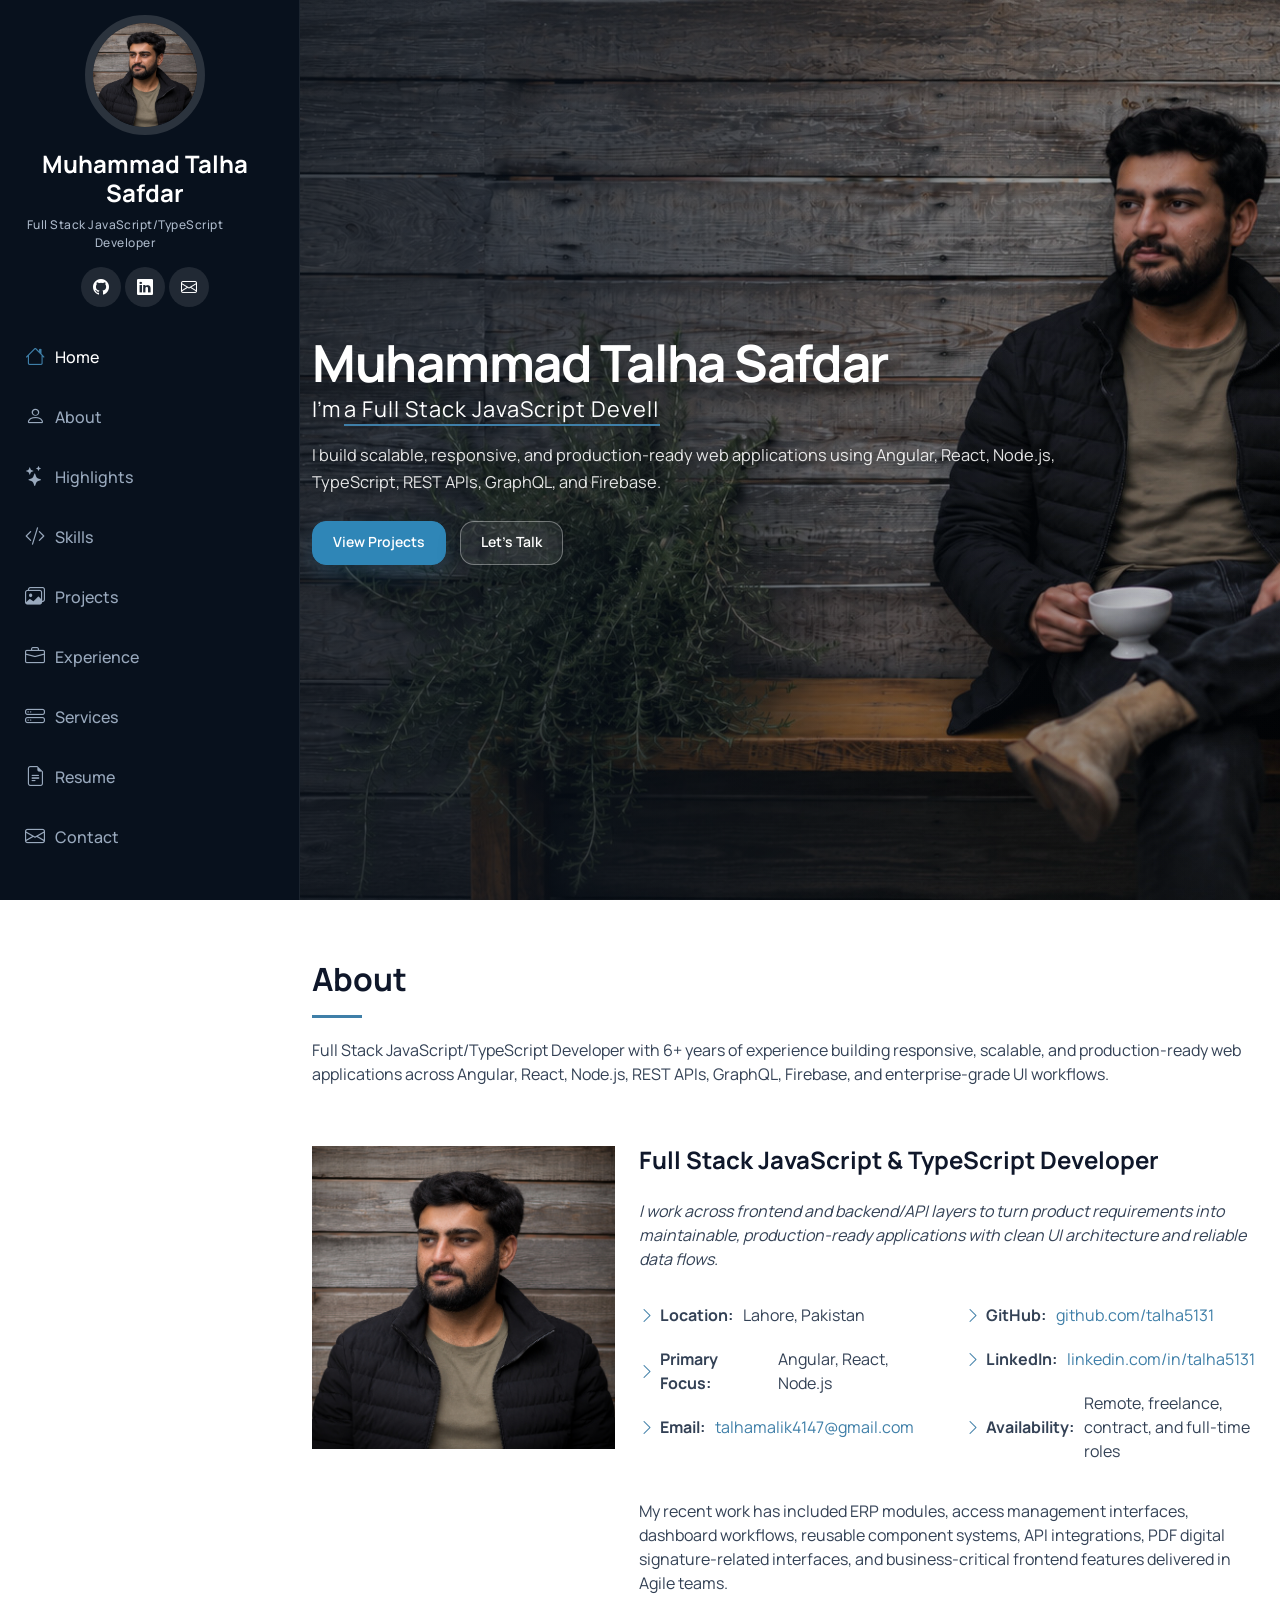
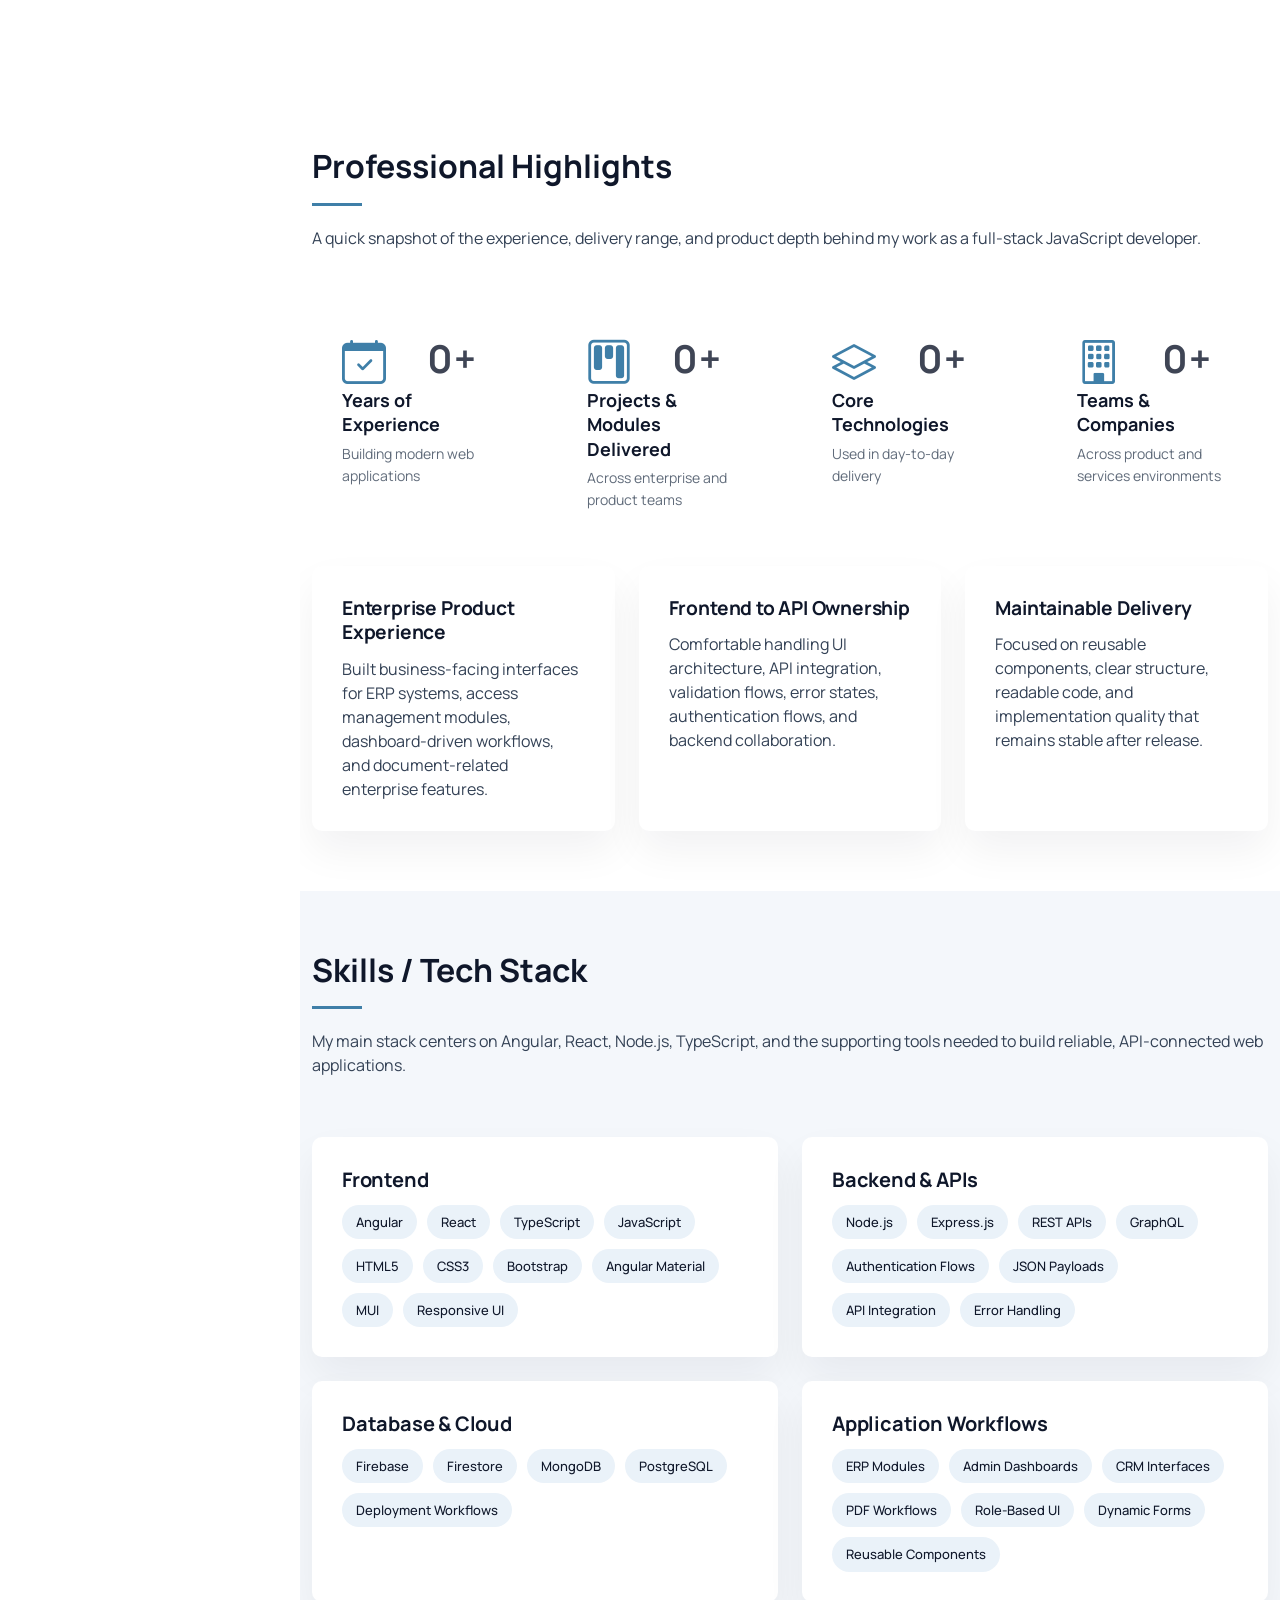
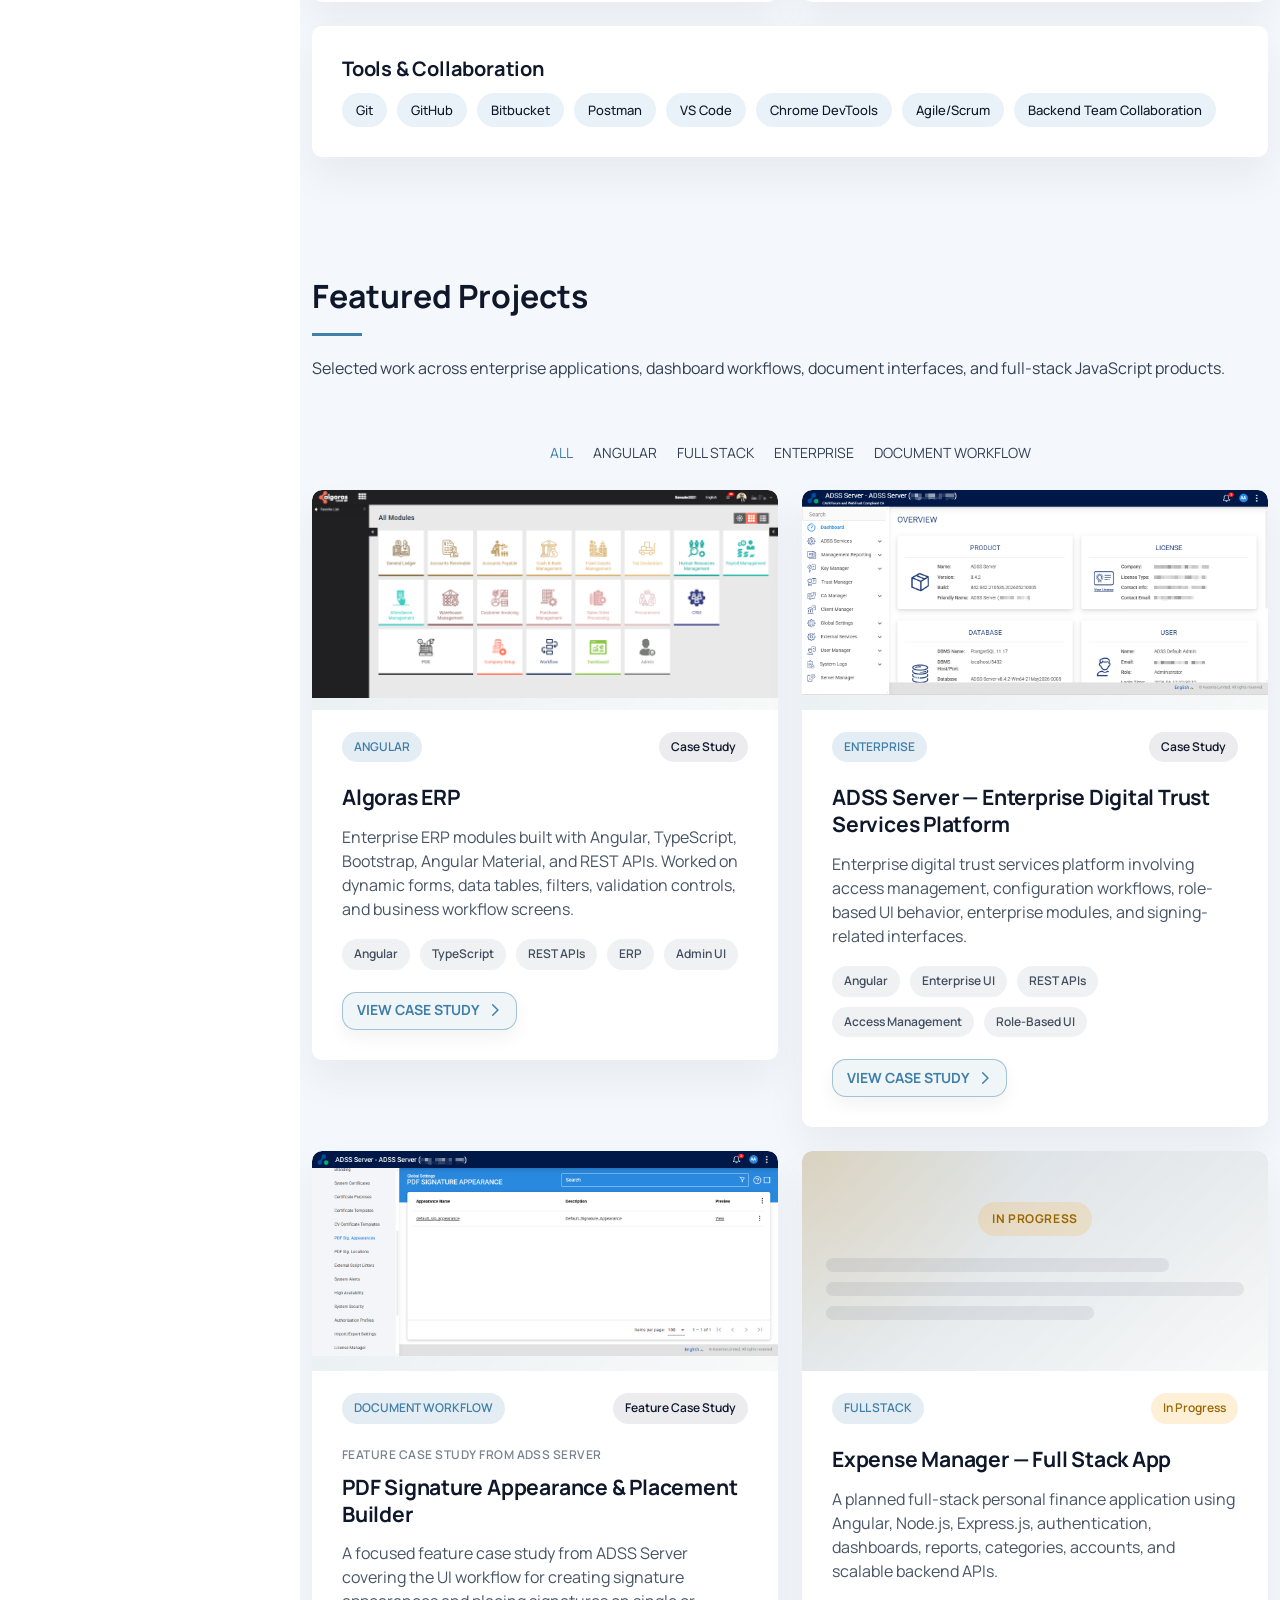
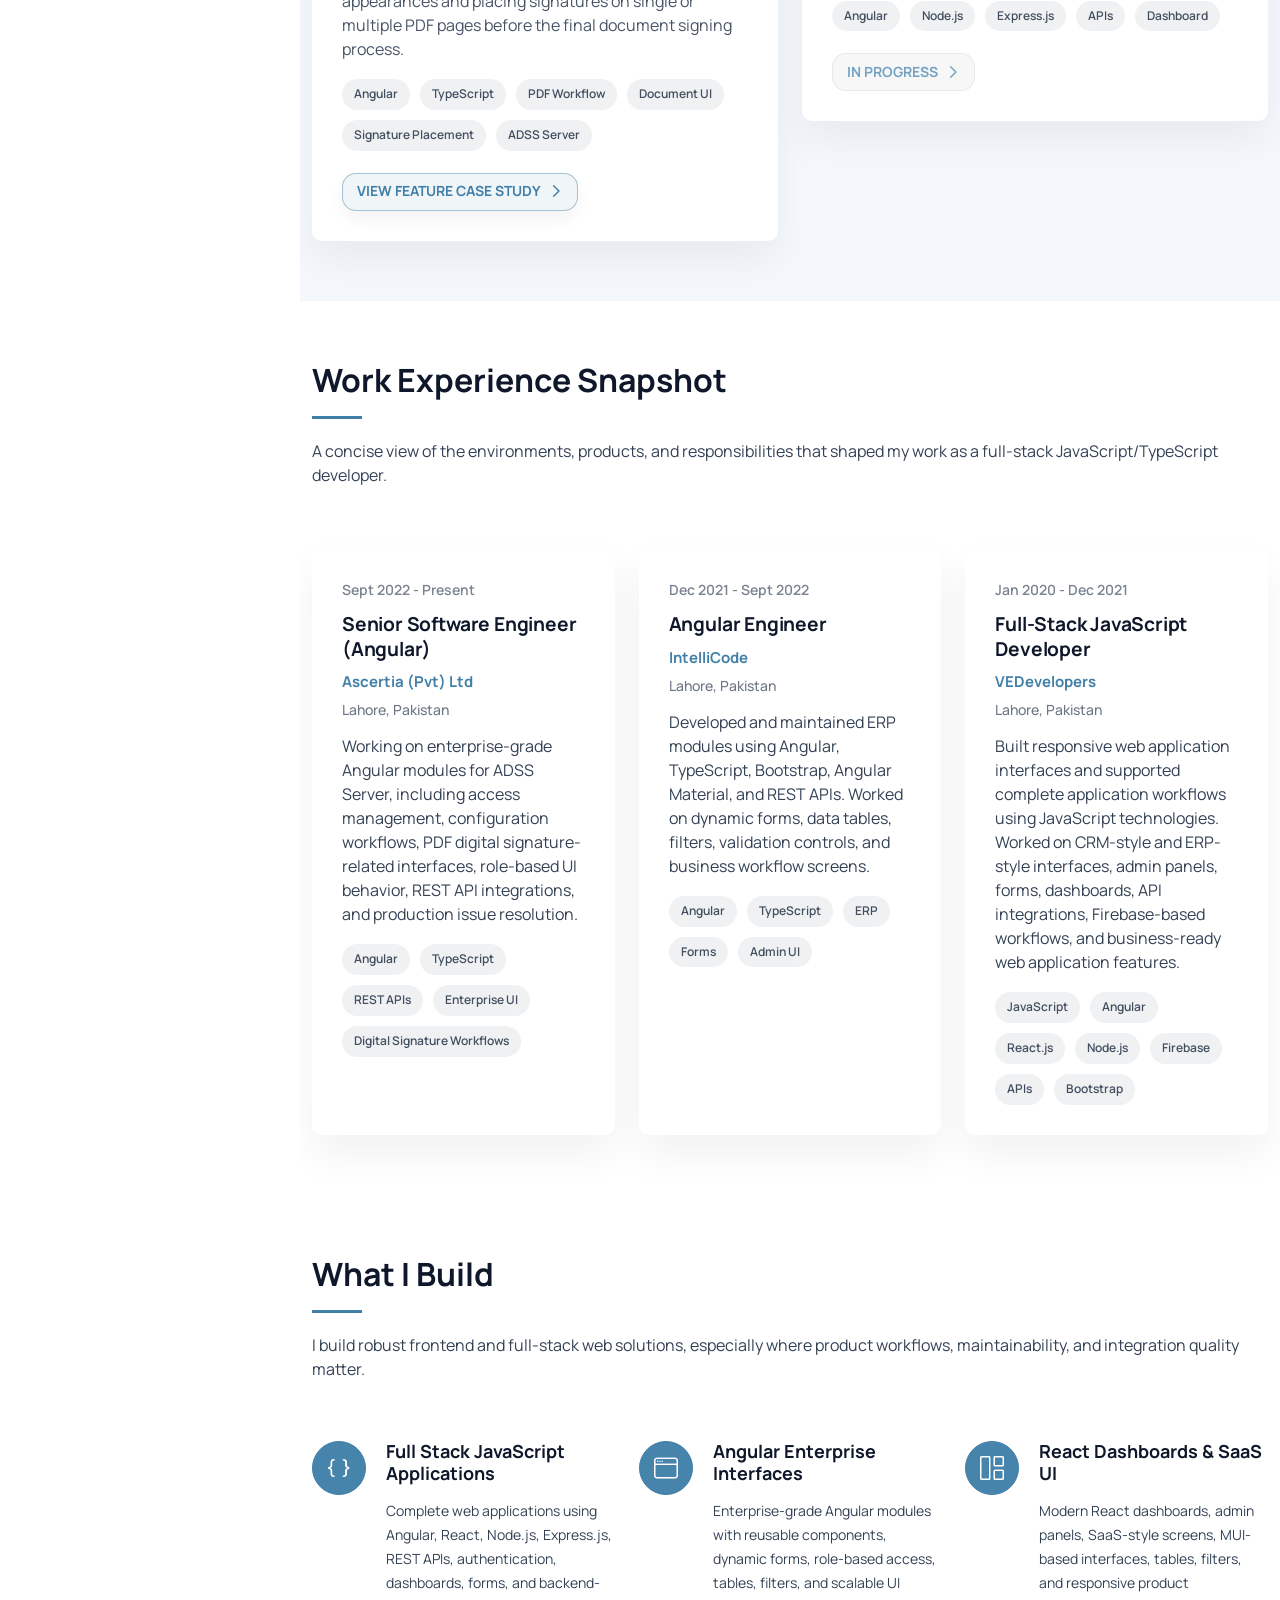
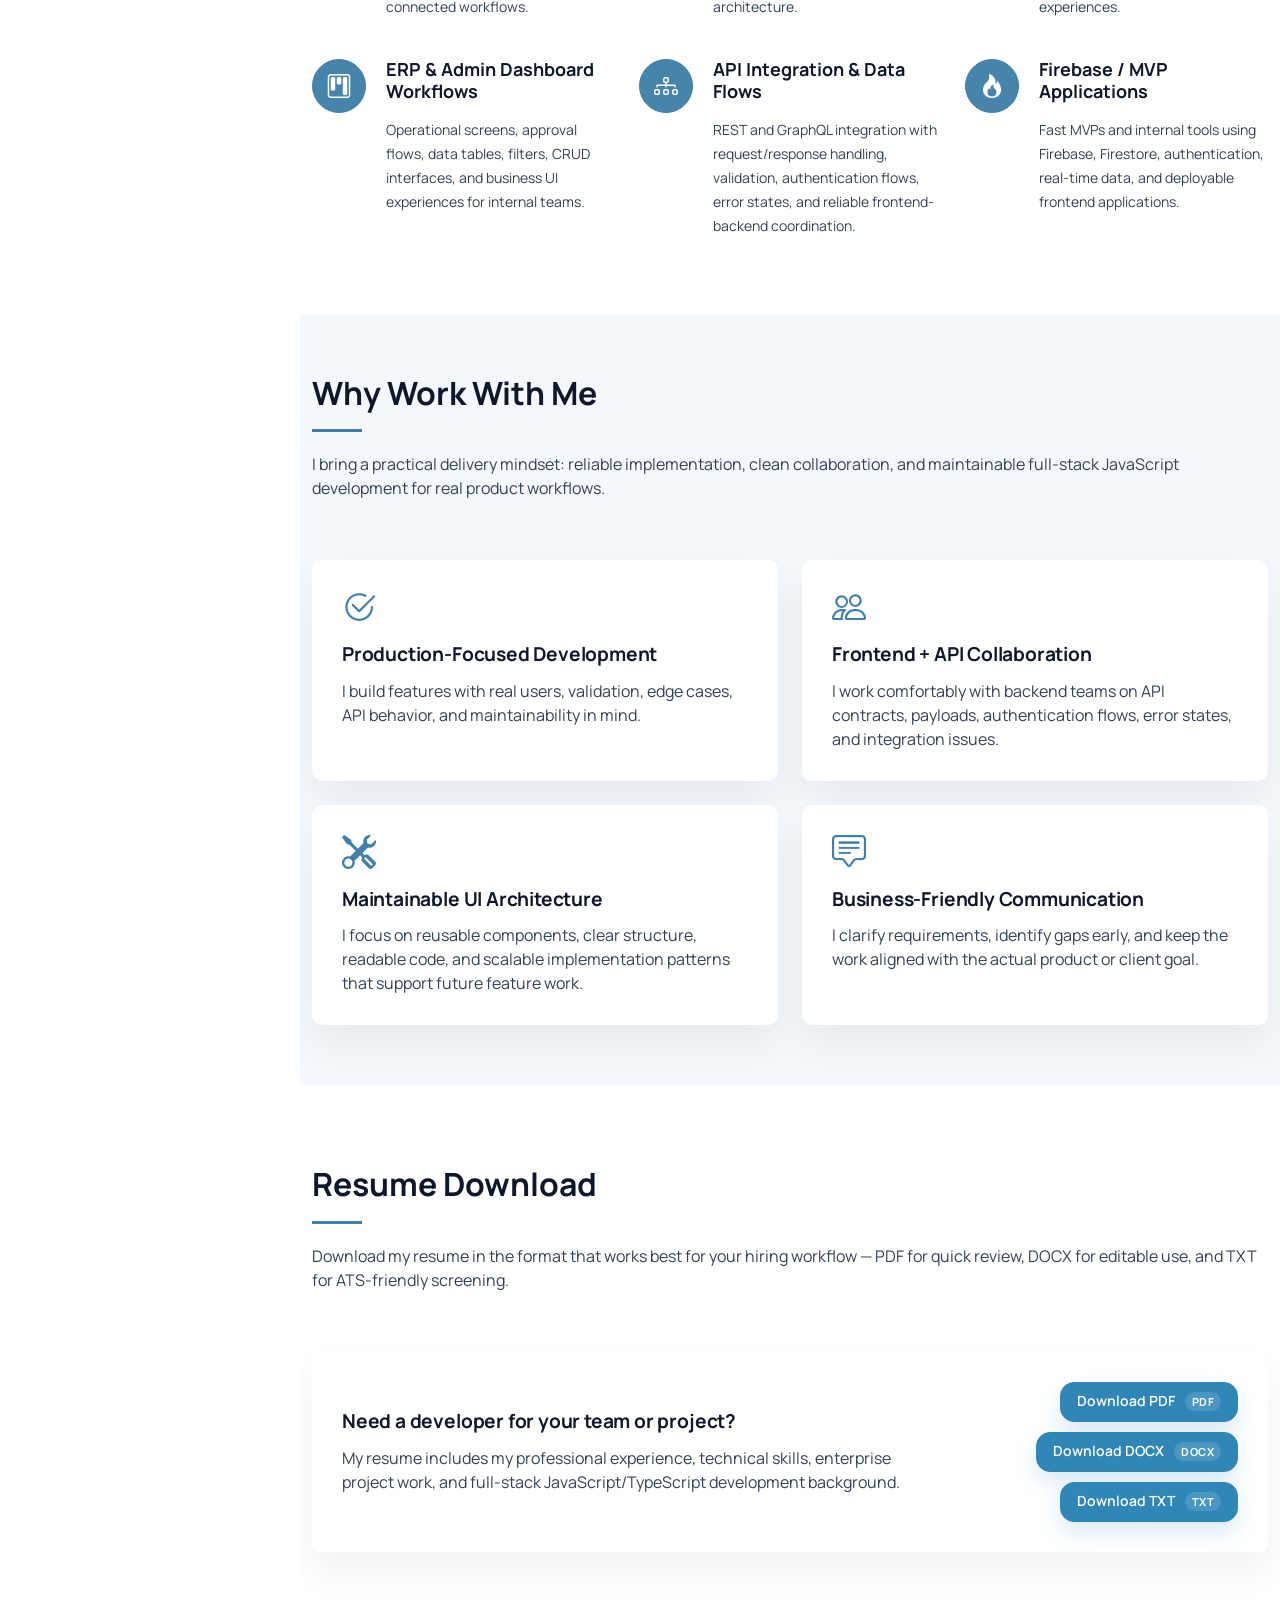
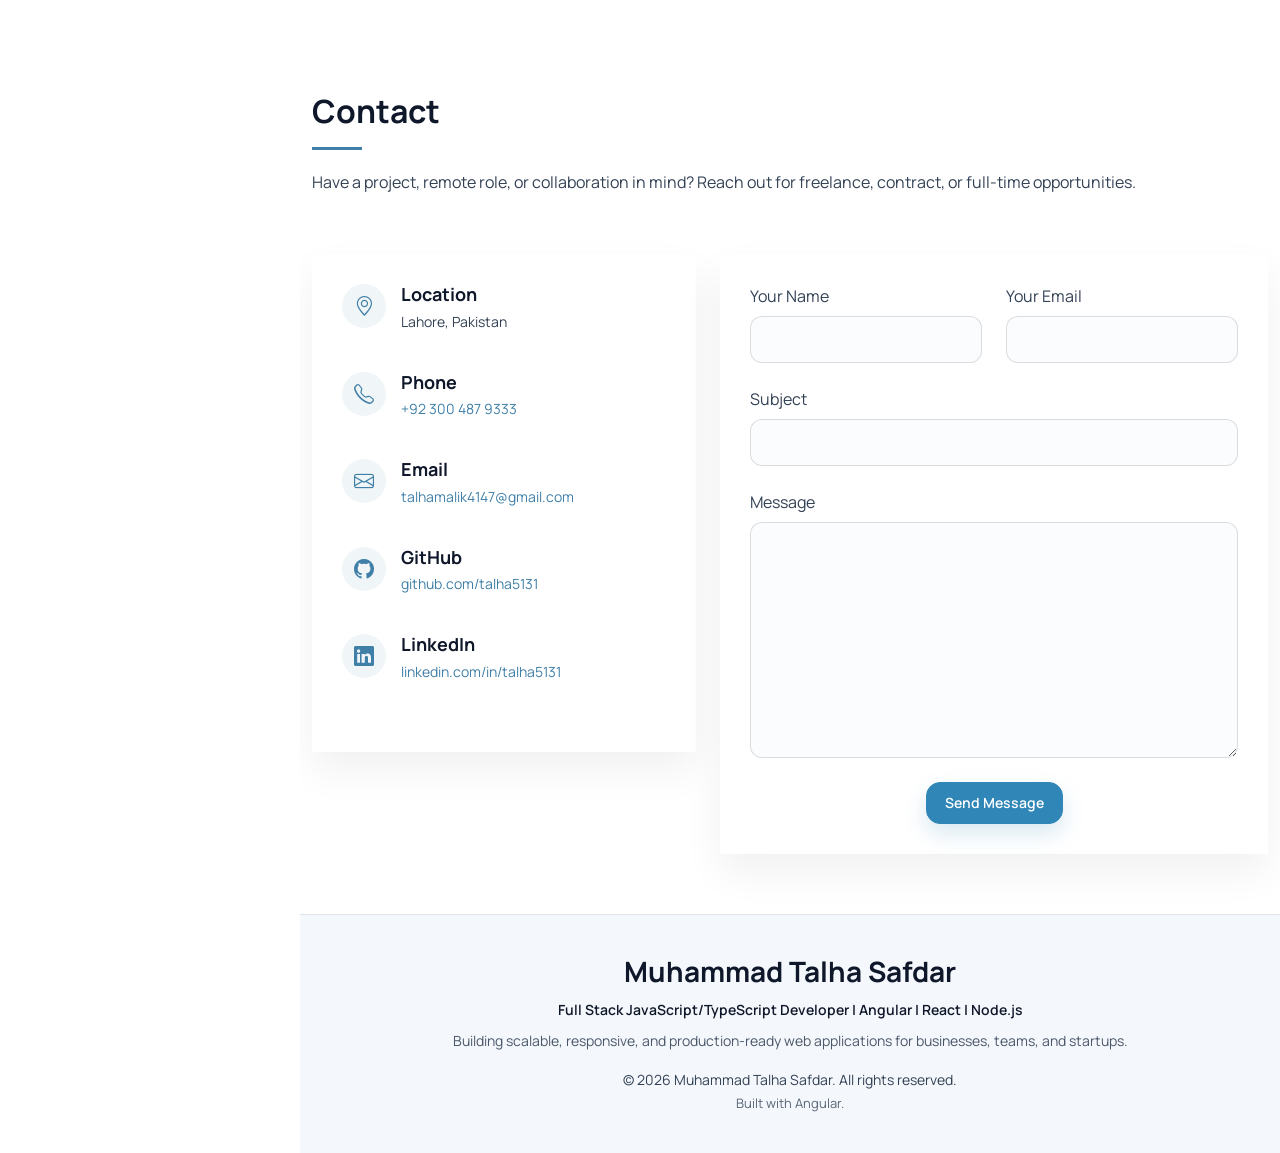
==== commit 2f75a69e: "title update issue on routing fixed" ====
--- a/index.html
+++ b/index.html
@@ -16,5 +16,5 @@
 <style>:root{--bs-blue:#0d6efd;--bs-indigo:#6610f2;--bs-purple:#6f42c1;--bs-pink:#d63384;--bs-red:#dc3545;--bs-orange:#fd7e14;--bs-yellow:#ffc107;--bs-green:#198754;--bs-teal:#20c997;--bs-cyan:#0dcaf0;--bs-black:#000;--bs-white:#fff;--bs-gray:#6c757d;--bs-gray-dark:#343a40;--bs-gray-100:#f8f9fa;--bs-gray-200:#e9ecef;--bs-gray-300:#dee2e6;--bs-gray-400:#ced4da;--bs-gray-500:#adb5bd;--bs-gray-600:#6c757d;--bs-gray-700:#495057;--bs-gray-800:#343a40;--bs-gray-900:#212529;--bs-primary:#0d6efd;--bs-secondary:#6c757d;--bs-success:#198754;--bs-info:#0dcaf0;--bs-warning:#ffc107;--bs-danger:#dc3545;--bs-light:#f8f9fa;--bs-dark:#212529;--bs-primary-rgb:13,110,253;--bs-secondary-rgb:108,117,125;--bs-success-rgb:25,135,84;--bs-info-rgb:13,202,240;--bs-warning-rgb:255,193,7;--bs-danger-rgb:220,53,69;--bs-light-rgb:248,249,250;--bs-dark-rgb:33,37,41;--bs-primary-text-emphasis:#052c65;--bs-secondary-text-emphasis:#2b2f32;--bs-success-text-emphasis:#0a3622;--bs-info-text-emphasis:#055160;--bs-warning-text-emphasis:#664d03;--bs-danger-text-emphasis:#58151c;--bs-light-text-emphasis:#495057;--bs-dark-text-emphasis:#495057;--bs-primary-bg-subtle:#cfe2ff;--bs-secondary-bg-subtle:#e2e3e5;--bs-success-bg-subtle:#d1e7dd;--bs-info-bg-subtle:#cff4fc;--bs-warning-bg-subtle:#fff3cd;--bs-danger-bg-subtle:#f8d7da;--bs-light-bg-subtle:#fcfcfd;--bs-dark-bg-subtle:#ced4da;--bs-primary-border-subtle:#9ec5fe;--bs-secondary-border-subtle:#c4c8cb;--bs-success-border-subtle:#a3cfbb;--bs-info-border-subtle:#9eeaf9;--bs-warning-border-subtle:#ffe69c;--bs-danger-border-subtle:#f1aeb5;--bs-light-border-subtle:#e9ecef;--bs-dark-border-subtle:#adb5bd;--bs-white-rgb:255,255,255;--bs-black-rgb:0,0,0;--bs-font-sans-serif:system-ui,-apple-system,"Segoe UI",Roboto,"Helvetica Neue","Noto Sans","Liberation Sans",Arial,sans-serif,"Apple Color Emoji","Segoe UI Emoji","Segoe UI Symbol","Noto Color Emoji";--bs-font-monospace:SFMono-Regular,Menlo,Monaco,Consolas,"Liberation Mono","Courier New",monospace;--bs-gradient:linear-gradient(180deg, rgba(255, 255, 255, .15), rgba(255, 255, 255, 0));--bs-body-font-family:var(--bs-font-sans-serif);--bs-body-font-size:1rem;--bs-body-font-weight:400;--bs-body-line-height:1.5;--bs-body-color:#212529;--bs-body-color-rgb:33,37,41;--bs-body-bg:#fff;--bs-body-bg-rgb:255,255,255;--bs-emphasis-color:#000;--bs-emphasis-color-rgb:0,0,0;--bs-secondary-color:rgba(33, 37, 41, .75);--bs-secondary-color-rgb:33,37,41;--bs-secondary-bg:#e9ecef;--bs-secondary-bg-rgb:233,236,239;--bs-tertiary-color:rgba(33, 37, 41, .5);--bs-tertiary-color-rgb:33,37,41;--bs-tertiary-bg:#f8f9fa;--bs-tertiary-bg-rgb:248,249,250;--bs-heading-color:inherit;--bs-link-color:#0d6efd;--bs-link-color-rgb:13,110,253;--bs-link-decoration:underline;--bs-link-hover-color:#0a58ca;--bs-link-hover-color-rgb:10,88,202;--bs-code-color:#d63384;--bs-highlight-color:#212529;--bs-highlight-bg:#fff3cd;--bs-border-width:1px;--bs-border-style:solid;--bs-border-color:#dee2e6;--bs-border-color-translucent:rgba(0, 0, 0, .175);--bs-border-radius:.375rem;--bs-border-radius-sm:.25rem;--bs-border-radius-lg:.5rem;--bs-border-radius-xl:1rem;--bs-border-radius-xxl:2rem;--bs-border-radius-2xl:var(--bs-border-radius-xxl);--bs-border-radius-pill:50rem;--bs-box-shadow:0 .5rem 1rem rgba(0, 0, 0, .15);--bs-box-shadow-sm:0 .125rem .25rem rgba(0, 0, 0, .075);--bs-box-shadow-lg:0 1rem 3rem rgba(0, 0, 0, .175);--bs-box-shadow-inset:inset 0 1px 2px rgba(0, 0, 0, .075);--bs-focus-ring-width:.25rem;--bs-focus-ring-opacity:.25;--bs-focus-ring-color:rgba(13, 110, 253, .25);--bs-form-valid-color:#198754;--bs-form-valid-border-color:#198754;--bs-form-invalid-color:#dc3545;--bs-form-invalid-border-color:#dc3545}*,:after,:before{box-sizing:border-box}@media(prefers-reduced-motion:no-preference){:root{scroll-behavior:smooth}}body{margin:0;font-family:var(--bs-body-font-family);font-size:var(--bs-body-font-size);font-weight:var(--bs-body-font-weight);line-height:var(--bs-body-line-height);color:var(--bs-body-color);text-align:var(--bs-body-text-align);background-color:var(--bs-body-bg);-webkit-text-size-adjust:100%;-webkit-tap-highlight-color:transparent}:root{--bs-breakpoint-xs:0;--bs-breakpoint-sm:576px;--bs-breakpoint-md:768px;--bs-breakpoint-lg:992px;--bs-breakpoint-xl:1200px;--bs-breakpoint-xxl:1400px}@-webkit-keyframes lightboxLoader{0%{-webkit-transform:rotate(0);transform:rotate(0)}to{-webkit-transform:rotate(360deg);transform:rotate(360deg)}}@-webkit-keyframes gfadeIn{0%{opacity:0}to{opacity:1}}@-webkit-keyframes gfadeOut{0%{opacity:1}to{opacity:0}}@-webkit-keyframes gslideInLeft{0%{opacity:0;-webkit-transform:translate3d(-60%,0,0);transform:translate3d(-60%,0,0)}to{visibility:visible;-webkit-transform:translate3d(0,0,0);transform:translateZ(0);opacity:1}}@-webkit-keyframes gslideOutLeft{0%{opacity:1;visibility:visible;-webkit-transform:translate3d(0,0,0);transform:translateZ(0)}to{-webkit-transform:translate3d(-60%,0,0);transform:translate3d(-60%,0,0);opacity:0;visibility:hidden}}@-webkit-keyframes gslideInRight{0%{opacity:0;visibility:visible;-webkit-transform:translate3d(60%,0,0);transform:translate3d(60%,0,0)}to{-webkit-transform:translate3d(0,0,0);transform:translateZ(0);opacity:1}}@-webkit-keyframes gslideOutRight{0%{opacity:1;visibility:visible;-webkit-transform:translate3d(0,0,0);transform:translateZ(0)}to{-webkit-transform:translate3d(60%,0,0);transform:translate3d(60%,0,0);opacity:0}}@-webkit-keyframes gzoomIn{0%{opacity:0;-webkit-transform:scale3d(.3,.3,.3);transform:scale3d(.3,.3,.3)}to{opacity:1}}@-webkit-keyframes gzoomOut{0%{opacity:1}50%{opacity:0;-webkit-transform:scale3d(.3,.3,.3);transform:scale3d(.3,.3,.3)}to{opacity:0}}:root{--swiper-theme-color:#007aff}:root{--swiper-navigation-size:44px}:root{--default-font:"Manrope", system-ui, -apple-system, "Segoe UI", "Helvetica Neue", Arial, "Noto Sans", "Liberation Sans", sans-serif, "Apple Color Emoji", "Segoe UI Emoji", "Segoe UI Symbol", "Noto Color Emoji";--heading-font:"Manrope", system-ui, -apple-system, "Segoe UI", "Helvetica Neue", Arial, sans-serif;--nav-font:"Manrope", system-ui, -apple-system, "Segoe UI", "Helvetica Neue", Arial, sans-serif}:root{--primary-accent:#3f7fa8;--primary-accent-dark:#336789;--sidebar-bg:#08111d;--page-bg-soft:#f4f7fb;--text-main:#334155;--text-heading:#0f172a;--chip-bg:#eaf2f9;--background-color:#ffffff;--default-color:var(--text-main);--heading-color:var(--text-heading);--accent-color:var(--primary-accent);--surface-color:#ffffff;--contrast-color:#ffffff}:root{--nav-color:#99a9bd;--nav-hover-color:#ffffff;--nav-mobile-background-color:var(--sidebar-bg);--nav-dropdown-background-color:var(--sidebar-bg);--nav-dropdown-color:#99a9bd;--nav-dropdown-hover-color:#ffffff}:root{scroll-behavior:smooth}body{color:var(--default-color);background-color:var(--background-color);font-family:var(--default-font);font-weight:400;text-rendering:optimizeLegibility;-webkit-font-smoothing:antialiased;-moz-osx-font-smoothing:grayscale}html,body{margin:0;min-height:100%}:root{--button-radius:14px;--button-font-size:14px;--button-font-weight:600;--button-padding-y:10px;--button-padding-x:18px;--button-primary-bg:#2f86b7;--button-primary-hover:#286f99;--button-shadow:0 10px 22px rgba(47, 134, 183, .18);--button-shadow-hover:0 14px 28px rgba(40, 111, 153, .22);--button-focus-ring:0 0 0 4px color-mix(in srgb, var(--accent-color), transparent 84%)}body{overflow-x:hidden}</style><link rel="stylesheet" href="styles-3MG2HDTZ.css" media="print" onload="this.media='all'"><noscript><link rel="stylesheet" href="styles-3MG2HDTZ.css"></noscript></head>
 <body>
   <app-root></app-root>
-<script src="polyfills-5CFQRCPP.js" type="module"></script><script src="scripts-HIQ7H7U6.js" defer></script><script src="main-3TRYUJS5.js" type="module"></script></body>
+<script src="polyfills-5CFQRCPP.js" type="module"></script><script src="scripts-HIQ7H7U6.js" defer></script><script src="main-I4Q4XDDK.js" type="module"></script></body>
 </html>
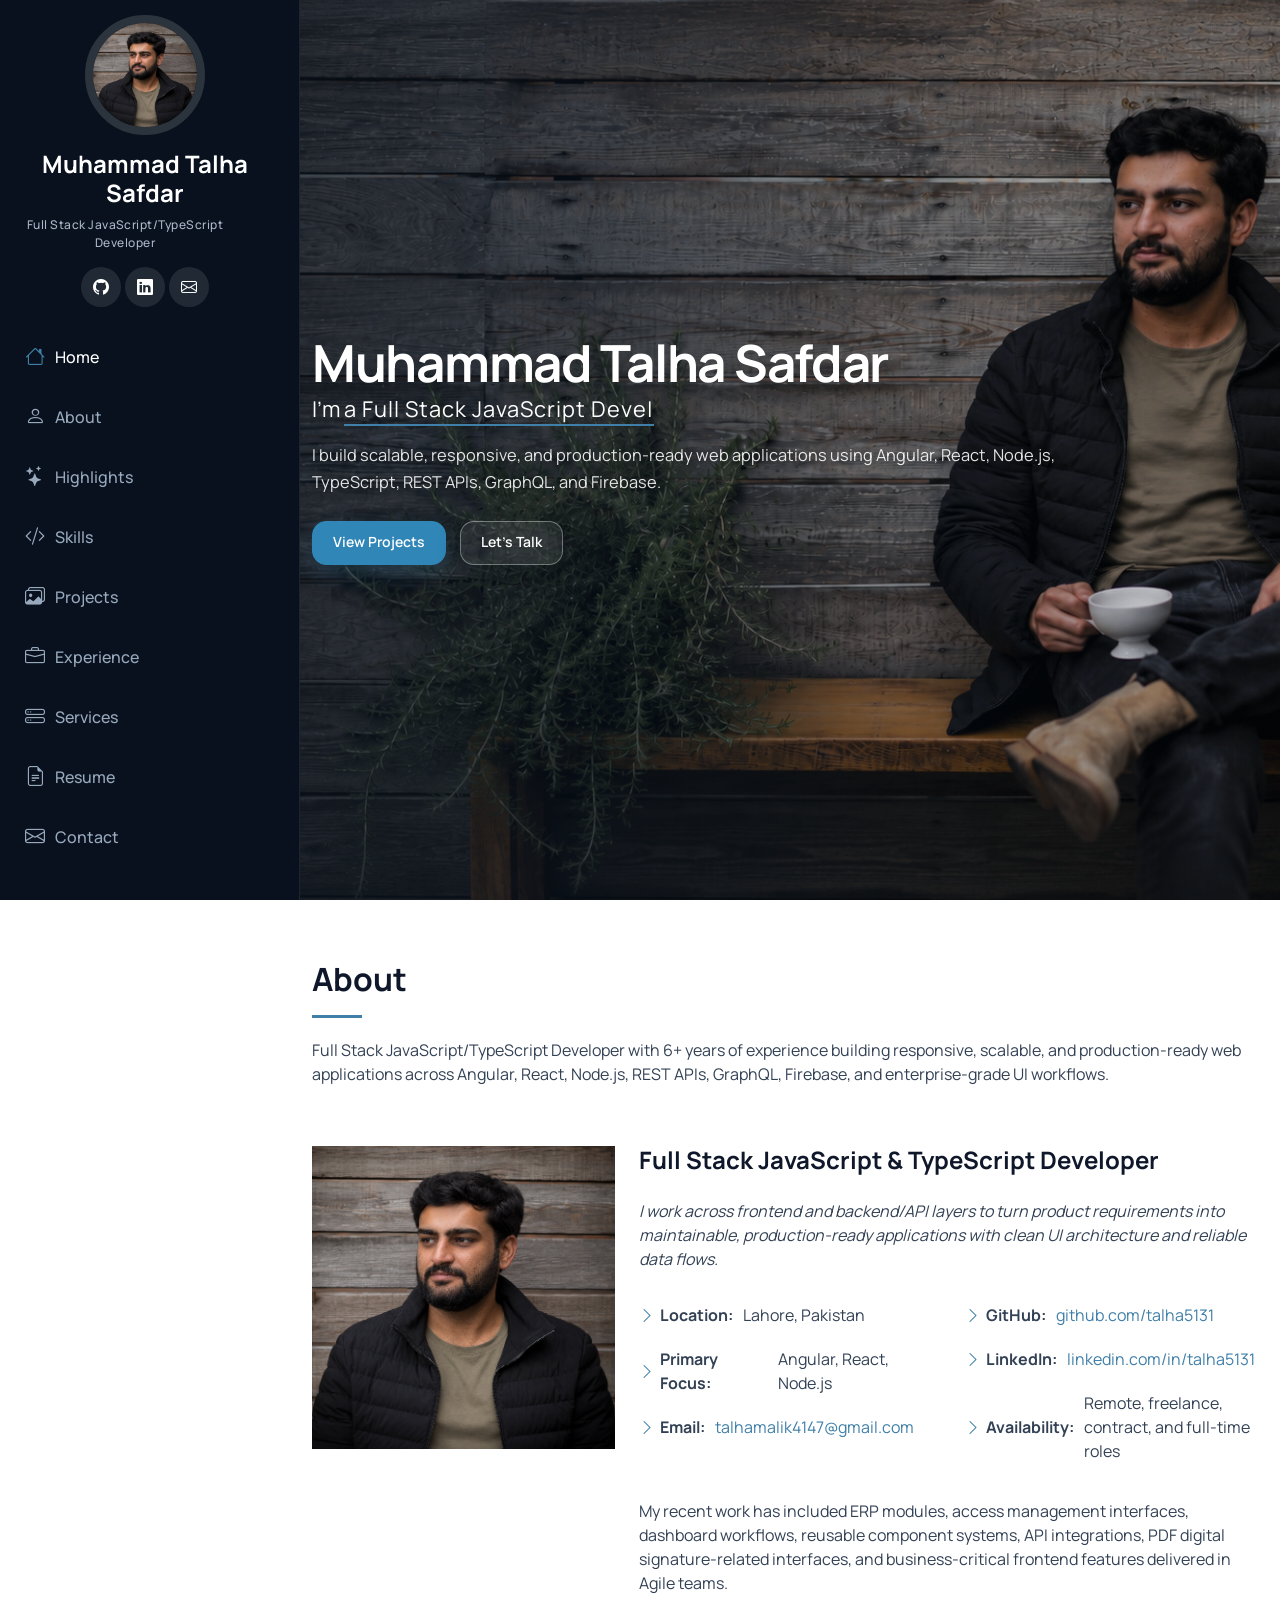
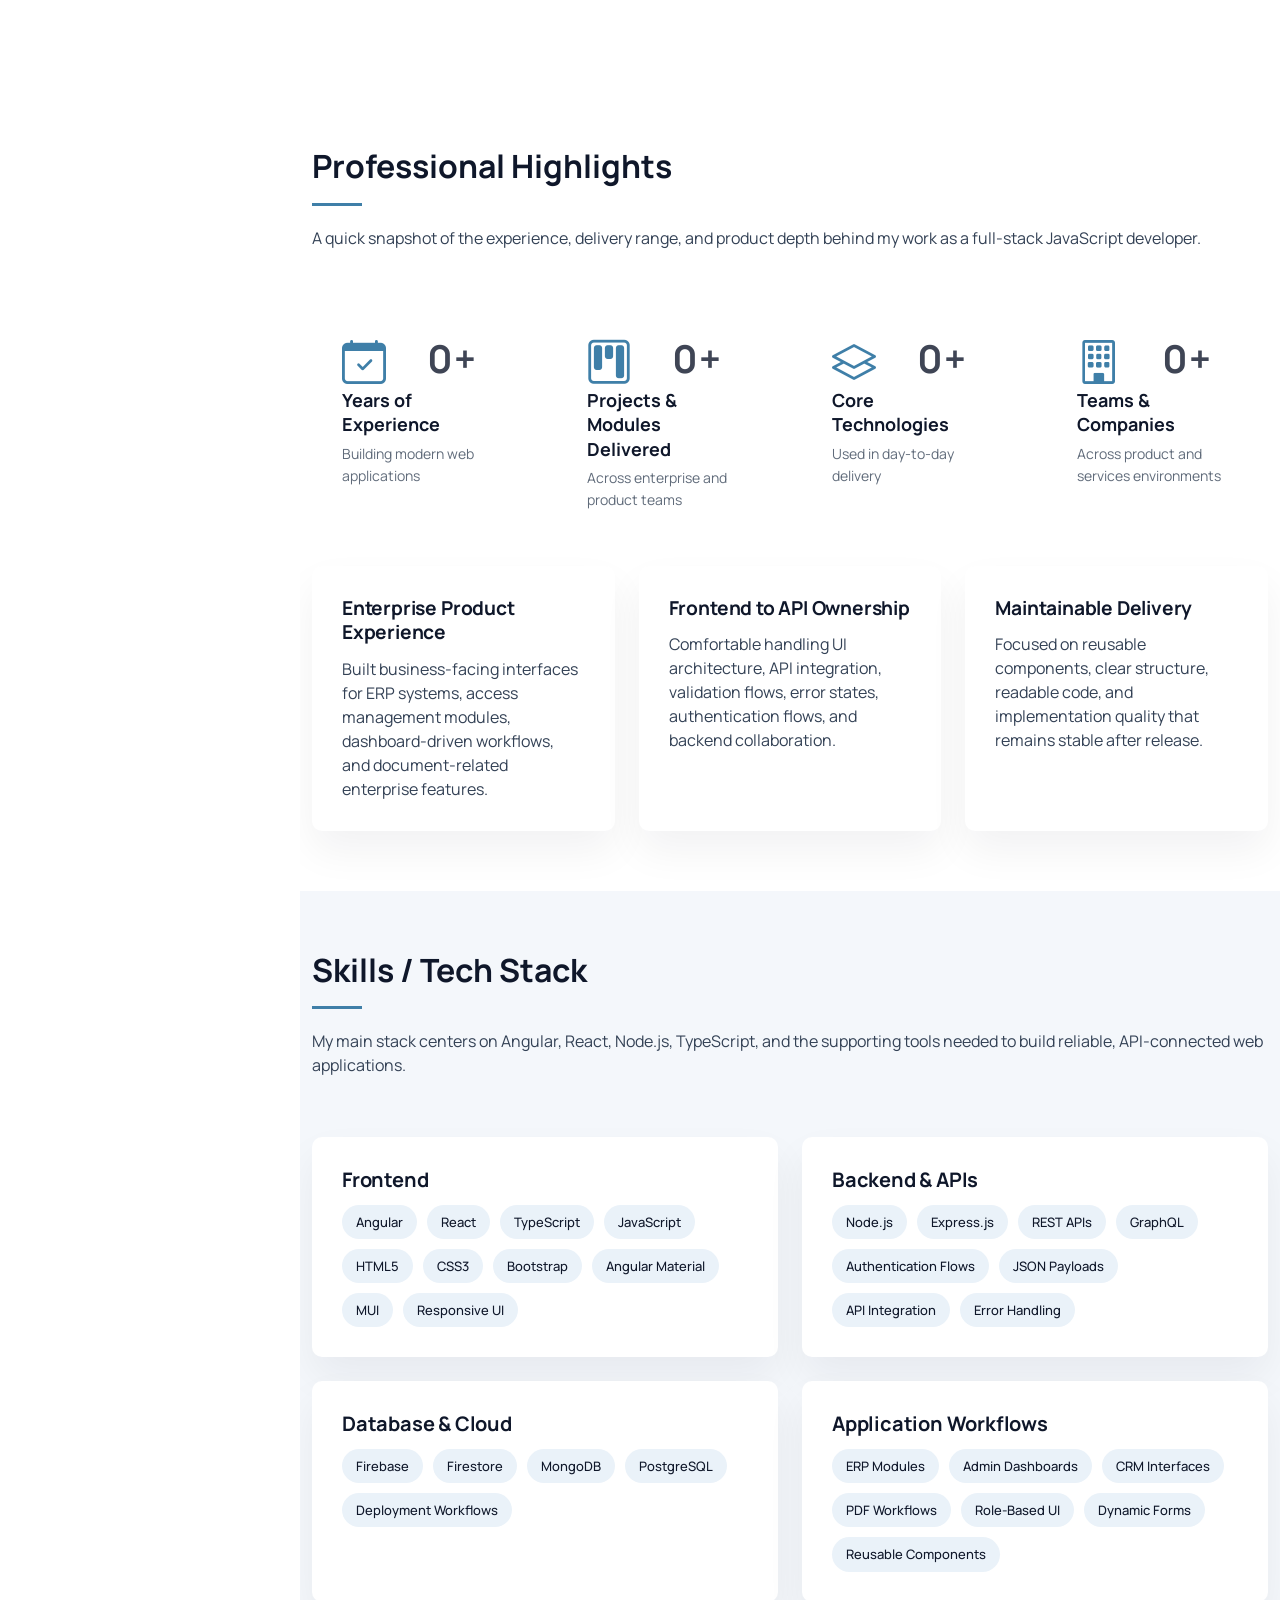
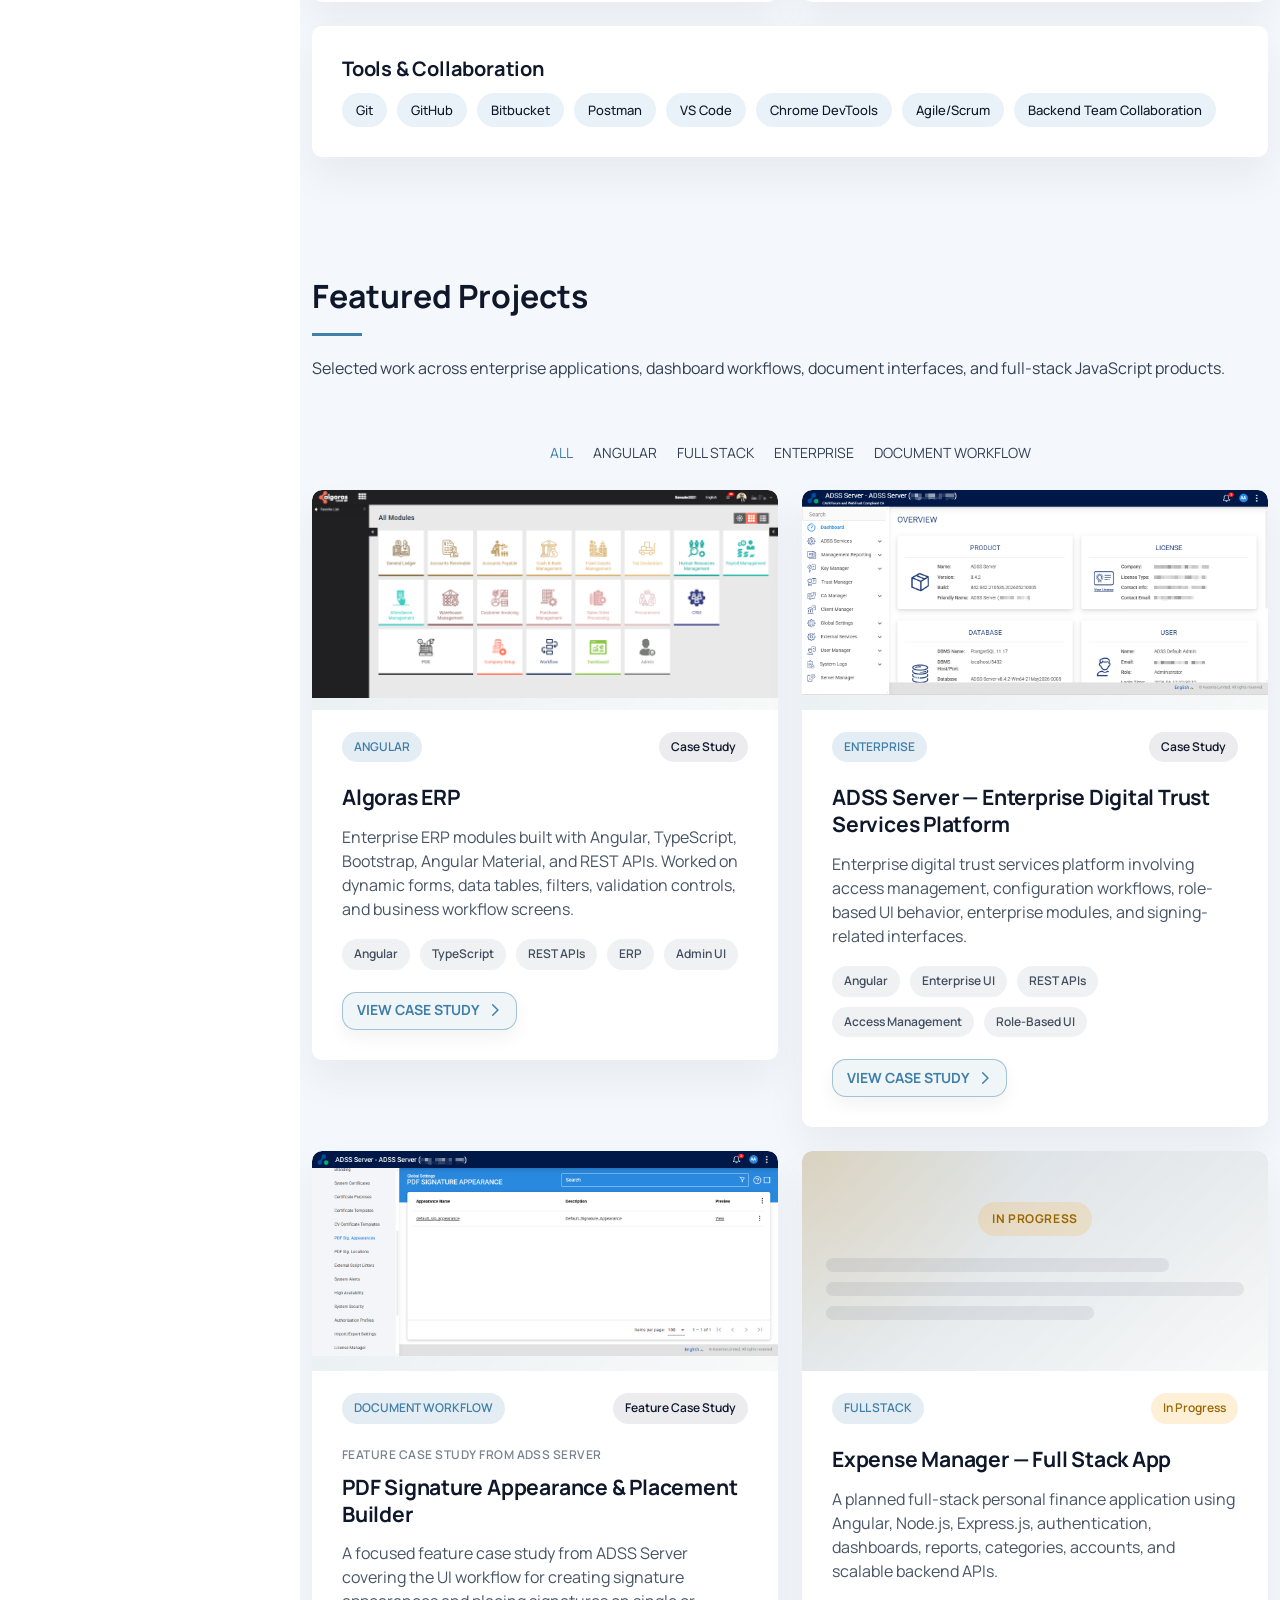
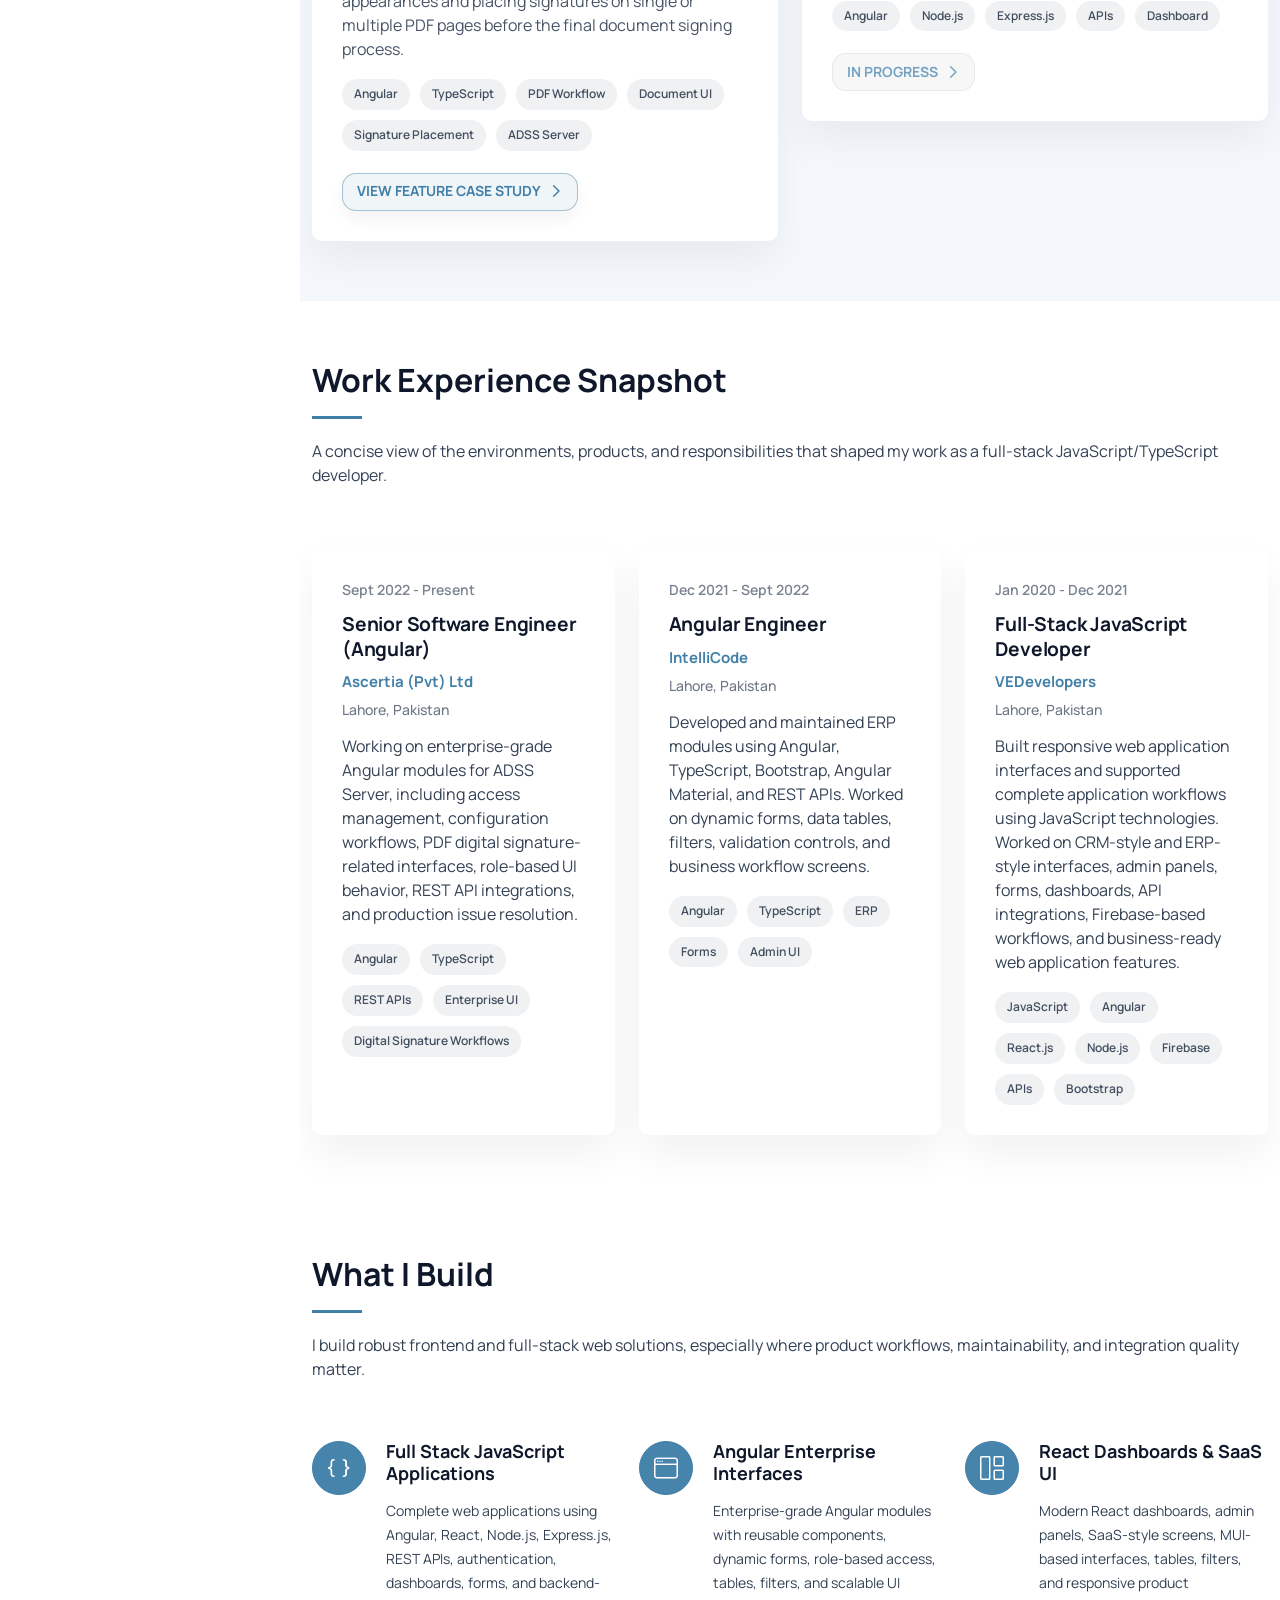
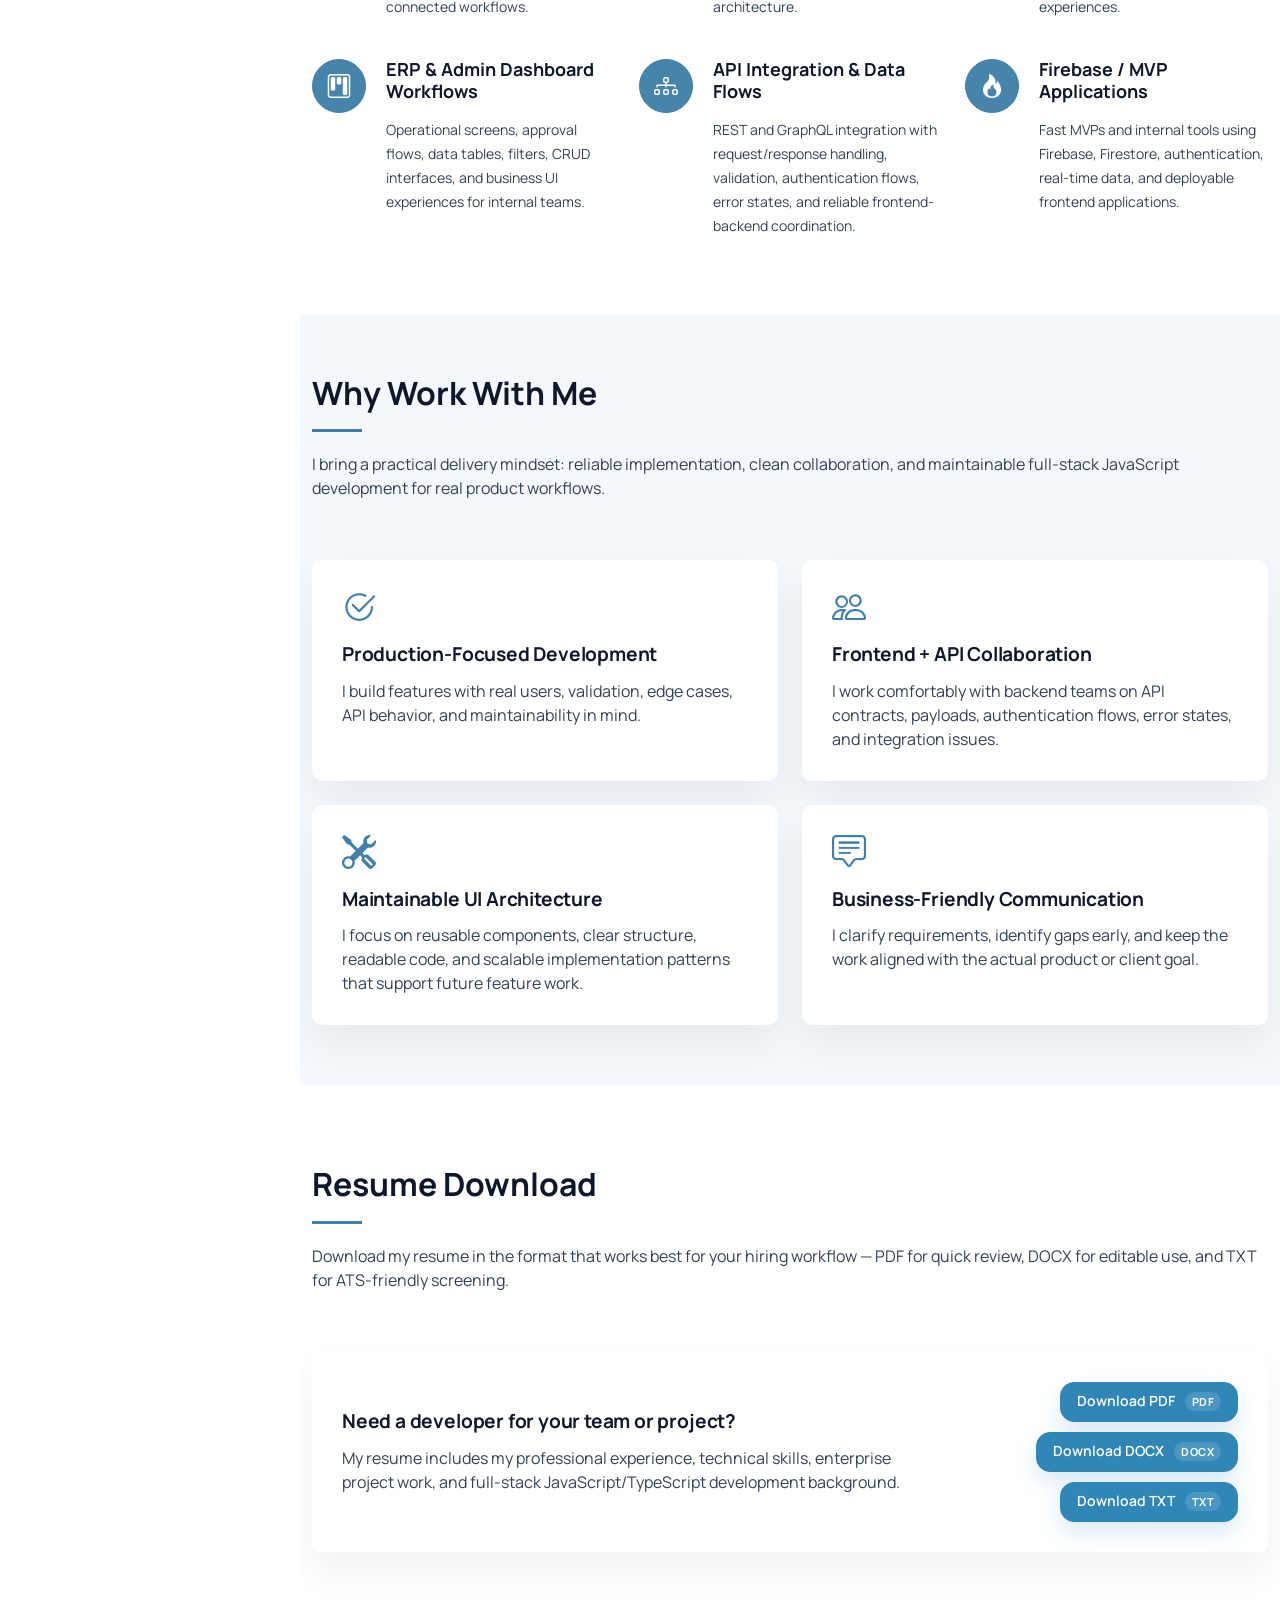
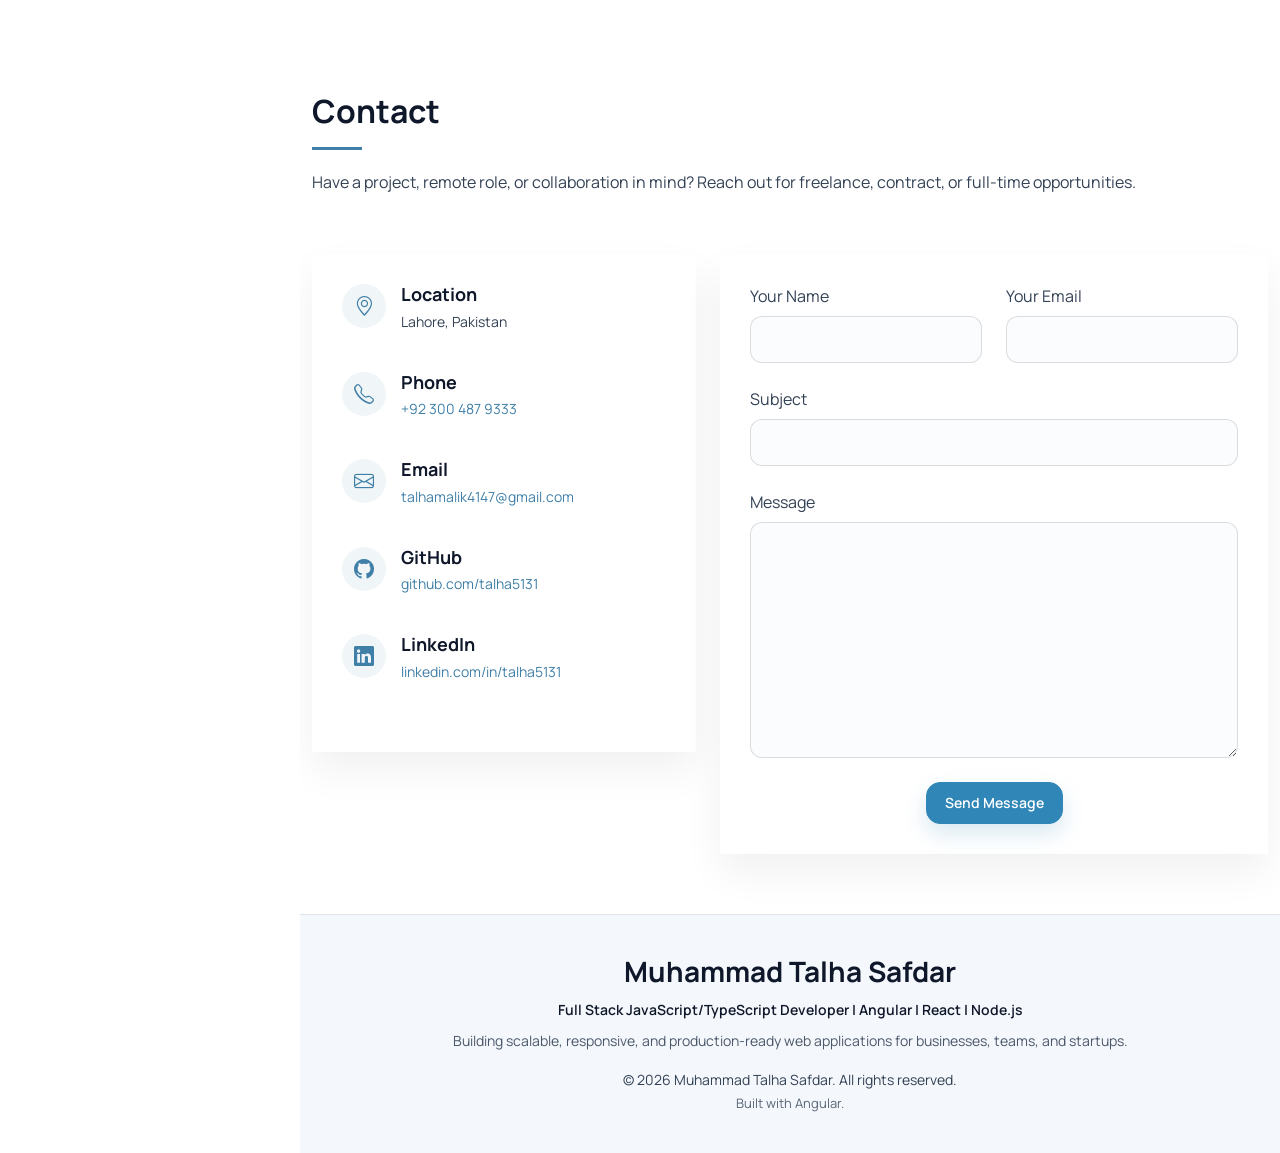
==== commit a618eab4: "og metadat updates for linkedin/social media usage" ====
--- a/index.html
+++ b/index.html
@@ -2,10 +2,8 @@
 <html lang="en" data-beasties-container>
 <head>
   <meta charset="utf-8">
-  <title>Muhammad Talha Safdar - Full Stack JavaScript/TypeScript Developer</title>
   <base href="/">
   <meta name="viewport" content="width=device-width, initial-scale=1">
-  <meta name="description" content="Full Stack JavaScript/TypeScript Developer with 6+ years of experience in Angular, React, Node.js, REST APIs, and enterprise web applications.">
   <meta name="keywords" content="Full Stack Developer, Angular, React, Node.js, TypeScript, JavaScript, Web Developer Lahore">
   <link rel="icon" type="image/x-icon" href="favicon.ico?v=mt-1">
   <link rel="icon" type="image/png" sizes="64x64" href="assets/img/favicon.png?v=mt-1">
@@ -13,7 +11,23 @@
   <link rel="preconnect" href="https://fonts.googleapis.com">
   <link rel="preconnect" href="https://fonts.gstatic.com" crossorigin>
   <link href="https://fonts.googleapis.com/css2?family=Manrope:wght@400;500;600;700;800&amp;display=swap" rel="stylesheet">
-<style>:root{--bs-blue:#0d6efd;--bs-indigo:#6610f2;--bs-purple:#6f42c1;--bs-pink:#d63384;--bs-red:#dc3545;--bs-orange:#fd7e14;--bs-yellow:#ffc107;--bs-green:#198754;--bs-teal:#20c997;--bs-cyan:#0dcaf0;--bs-black:#000;--bs-white:#fff;--bs-gray:#6c757d;--bs-gray-dark:#343a40;--bs-gray-100:#f8f9fa;--bs-gray-200:#e9ecef;--bs-gray-300:#dee2e6;--bs-gray-400:#ced4da;--bs-gray-500:#adb5bd;--bs-gray-600:#6c757d;--bs-gray-700:#495057;--bs-gray-800:#343a40;--bs-gray-900:#212529;--bs-primary:#0d6efd;--bs-secondary:#6c757d;--bs-success:#198754;--bs-info:#0dcaf0;--bs-warning:#ffc107;--bs-danger:#dc3545;--bs-light:#f8f9fa;--bs-dark:#212529;--bs-primary-rgb:13,110,253;--bs-secondary-rgb:108,117,125;--bs-success-rgb:25,135,84;--bs-info-rgb:13,202,240;--bs-warning-rgb:255,193,7;--bs-danger-rgb:220,53,69;--bs-light-rgb:248,249,250;--bs-dark-rgb:33,37,41;--bs-primary-text-emphasis:#052c65;--bs-secondary-text-emphasis:#2b2f32;--bs-success-text-emphasis:#0a3622;--bs-info-text-emphasis:#055160;--bs-warning-text-emphasis:#664d03;--bs-danger-text-emphasis:#58151c;--bs-light-text-emphasis:#495057;--bs-dark-text-emphasis:#495057;--bs-primary-bg-subtle:#cfe2ff;--bs-secondary-bg-subtle:#e2e3e5;--bs-success-bg-subtle:#d1e7dd;--bs-info-bg-subtle:#cff4fc;--bs-warning-bg-subtle:#fff3cd;--bs-danger-bg-subtle:#f8d7da;--bs-light-bg-subtle:#fcfcfd;--bs-dark-bg-subtle:#ced4da;--bs-primary-border-subtle:#9ec5fe;--bs-secondary-border-subtle:#c4c8cb;--bs-success-border-subtle:#a3cfbb;--bs-info-border-subtle:#9eeaf9;--bs-warning-border-subtle:#ffe69c;--bs-danger-border-subtle:#f1aeb5;--bs-light-border-subtle:#e9ecef;--bs-dark-border-subtle:#adb5bd;--bs-white-rgb:255,255,255;--bs-black-rgb:0,0,0;--bs-font-sans-serif:system-ui,-apple-system,"Segoe UI",Roboto,"Helvetica Neue","Noto Sans","Liberation Sans",Arial,sans-serif,"Apple Color Emoji","Segoe UI Emoji","Segoe UI Symbol","Noto Color Emoji";--bs-font-monospace:SFMono-Regular,Menlo,Monaco,Consolas,"Liberation Mono","Courier New",monospace;--bs-gradient:linear-gradient(180deg, rgba(255, 255, 255, .15), rgba(255, 255, 255, 0));--bs-body-font-family:var(--bs-font-sans-serif);--bs-body-font-size:1rem;--bs-body-font-weight:400;--bs-body-line-height:1.5;--bs-body-color:#212529;--bs-body-color-rgb:33,37,41;--bs-body-bg:#fff;--bs-body-bg-rgb:255,255,255;--bs-emphasis-color:#000;--bs-emphasis-color-rgb:0,0,0;--bs-secondary-color:rgba(33, 37, 41, .75);--bs-secondary-color-rgb:33,37,41;--bs-secondary-bg:#e9ecef;--bs-secondary-bg-rgb:233,236,239;--bs-tertiary-color:rgba(33, 37, 41, .5);--bs-tertiary-color-rgb:33,37,41;--bs-tertiary-bg:#f8f9fa;--bs-tertiary-bg-rgb:248,249,250;--bs-heading-color:inherit;--bs-link-color:#0d6efd;--bs-link-color-rgb:13,110,253;--bs-link-decoration:underline;--bs-link-hover-color:#0a58ca;--bs-link-hover-color-rgb:10,88,202;--bs-code-color:#d63384;--bs-highlight-color:#212529;--bs-highlight-bg:#fff3cd;--bs-border-width:1px;--bs-border-style:solid;--bs-border-color:#dee2e6;--bs-border-color-translucent:rgba(0, 0, 0, .175);--bs-border-radius:.375rem;--bs-border-radius-sm:.25rem;--bs-border-radius-lg:.5rem;--bs-border-radius-xl:1rem;--bs-border-radius-xxl:2rem;--bs-border-radius-2xl:var(--bs-border-radius-xxl);--bs-border-radius-pill:50rem;--bs-box-shadow:0 .5rem 1rem rgba(0, 0, 0, .15);--bs-box-shadow-sm:0 .125rem .25rem rgba(0, 0, 0, .075);--bs-box-shadow-lg:0 1rem 3rem rgba(0, 0, 0, .175);--bs-box-shadow-inset:inset 0 1px 2px rgba(0, 0, 0, .075);--bs-focus-ring-width:.25rem;--bs-focus-ring-opacity:.25;--bs-focus-ring-color:rgba(13, 110, 253, .25);--bs-form-valid-color:#198754;--bs-form-valid-border-color:#198754;--bs-form-invalid-color:#dc3545;--bs-form-invalid-border-color:#dc3545}*,:after,:before{box-sizing:border-box}@media(prefers-reduced-motion:no-preference){:root{scroll-behavior:smooth}}body{margin:0;font-family:var(--bs-body-font-family);font-size:var(--bs-body-font-size);font-weight:var(--bs-body-font-weight);line-height:var(--bs-body-line-height);color:var(--bs-body-color);text-align:var(--bs-body-text-align);background-color:var(--bs-body-bg);-webkit-text-size-adjust:100%;-webkit-tap-highlight-color:transparent}:root{--bs-breakpoint-xs:0;--bs-breakpoint-sm:576px;--bs-breakpoint-md:768px;--bs-breakpoint-lg:992px;--bs-breakpoint-xl:1200px;--bs-breakpoint-xxl:1400px}@-webkit-keyframes lightboxLoader{0%{-webkit-transform:rotate(0);transform:rotate(0)}to{-webkit-transform:rotate(360deg);transform:rotate(360deg)}}@-webkit-keyframes gfadeIn{0%{opacity:0}to{opacity:1}}@-webkit-keyframes gfadeOut{0%{opacity:1}to{opacity:0}}@-webkit-keyframes gslideInLeft{0%{opacity:0;-webkit-transform:translate3d(-60%,0,0);transform:translate3d(-60%,0,0)}to{visibility:visible;-webkit-transform:translate3d(0,0,0);transform:translateZ(0);opacity:1}}@-webkit-keyframes gslideOutLeft{0%{opacity:1;visibility:visible;-webkit-transform:translate3d(0,0,0);transform:translateZ(0)}to{-webkit-transform:translate3d(-60%,0,0);transform:translate3d(-60%,0,0);opacity:0;visibility:hidden}}@-webkit-keyframes gslideInRight{0%{opacity:0;visibility:visible;-webkit-transform:translate3d(60%,0,0);transform:translate3d(60%,0,0)}to{-webkit-transform:translate3d(0,0,0);transform:translateZ(0);opacity:1}}@-webkit-keyframes gslideOutRight{0%{opacity:1;visibility:visible;-webkit-transform:translate3d(0,0,0);transform:translateZ(0)}to{-webkit-transform:translate3d(60%,0,0);transform:translate3d(60%,0,0);opacity:0}}@-webkit-keyframes gzoomIn{0%{opacity:0;-webkit-transform:scale3d(.3,.3,.3);transform:scale3d(.3,.3,.3)}to{opacity:1}}@-webkit-keyframes gzoomOut{0%{opacity:1}50%{opacity:0;-webkit-transform:scale3d(.3,.3,.3);transform:scale3d(.3,.3,.3)}to{opacity:0}}:root{--swiper-theme-color:#007aff}:root{--swiper-navigation-size:44px}:root{--default-font:"Manrope", system-ui, -apple-system, "Segoe UI", "Helvetica Neue", Arial, "Noto Sans", "Liberation Sans", sans-serif, "Apple Color Emoji", "Segoe UI Emoji", "Segoe UI Symbol", "Noto Color Emoji";--heading-font:"Manrope", system-ui, -apple-system, "Segoe UI", "Helvetica Neue", Arial, sans-serif;--nav-font:"Manrope", system-ui, -apple-system, "Segoe UI", "Helvetica Neue", Arial, sans-serif}:root{--primary-accent:#3f7fa8;--primary-accent-dark:#336789;--sidebar-bg:#08111d;--page-bg-soft:#f4f7fb;--text-main:#334155;--text-heading:#0f172a;--chip-bg:#eaf2f9;--background-color:#ffffff;--default-color:var(--text-main);--heading-color:var(--text-heading);--accent-color:var(--primary-accent);--surface-color:#ffffff;--contrast-color:#ffffff}:root{--nav-color:#99a9bd;--nav-hover-color:#ffffff;--nav-mobile-background-color:var(--sidebar-bg);--nav-dropdown-background-color:var(--sidebar-bg);--nav-dropdown-color:#99a9bd;--nav-dropdown-hover-color:#ffffff}:root{scroll-behavior:smooth}body{color:var(--default-color);background-color:var(--background-color);font-family:var(--default-font);font-weight:400;text-rendering:optimizeLegibility;-webkit-font-smoothing:antialiased;-moz-osx-font-smoothing:grayscale}html,body{margin:0;min-height:100%}:root{--button-radius:14px;--button-font-size:14px;--button-font-weight:600;--button-padding-y:10px;--button-padding-x:18px;--button-primary-bg:#2f86b7;--button-primary-hover:#286f99;--button-shadow:0 10px 22px rgba(47, 134, 183, .18);--button-shadow-hover:0 14px 28px rgba(40, 111, 153, .22);--button-focus-ring:0 0 0 4px color-mix(in srgb, var(--accent-color), transparent 84%)}body{overflow-x:hidden}</style><link rel="stylesheet" href="styles-3MG2HDTZ.css" media="print" onload="this.media='all'"><noscript><link rel="stylesheet" href="styles-3MG2HDTZ.css"></noscript></head>
+<style>:root{--bs-blue:#0d6efd;--bs-indigo:#6610f2;--bs-purple:#6f42c1;--bs-pink:#d63384;--bs-red:#dc3545;--bs-orange:#fd7e14;--bs-yellow:#ffc107;--bs-green:#198754;--bs-teal:#20c997;--bs-cyan:#0dcaf0;--bs-black:#000;--bs-white:#fff;--bs-gray:#6c757d;--bs-gray-dark:#343a40;--bs-gray-100:#f8f9fa;--bs-gray-200:#e9ecef;--bs-gray-300:#dee2e6;--bs-gray-400:#ced4da;--bs-gray-500:#adb5bd;--bs-gray-600:#6c757d;--bs-gray-700:#495057;--bs-gray-800:#343a40;--bs-gray-900:#212529;--bs-primary:#0d6efd;--bs-secondary:#6c757d;--bs-success:#198754;--bs-info:#0dcaf0;--bs-warning:#ffc107;--bs-danger:#dc3545;--bs-light:#f8f9fa;--bs-dark:#212529;--bs-primary-rgb:13,110,253;--bs-secondary-rgb:108,117,125;--bs-success-rgb:25,135,84;--bs-info-rgb:13,202,240;--bs-warning-rgb:255,193,7;--bs-danger-rgb:220,53,69;--bs-light-rgb:248,249,250;--bs-dark-rgb:33,37,41;--bs-primary-text-emphasis:#052c65;--bs-secondary-text-emphasis:#2b2f32;--bs-success-text-emphasis:#0a3622;--bs-info-text-emphasis:#055160;--bs-warning-text-emphasis:#664d03;--bs-danger-text-emphasis:#58151c;--bs-light-text-emphasis:#495057;--bs-dark-text-emphasis:#495057;--bs-primary-bg-subtle:#cfe2ff;--bs-secondary-bg-subtle:#e2e3e5;--bs-success-bg-subtle:#d1e7dd;--bs-info-bg-subtle:#cff4fc;--bs-warning-bg-subtle:#fff3cd;--bs-danger-bg-subtle:#f8d7da;--bs-light-bg-subtle:#fcfcfd;--bs-dark-bg-subtle:#ced4da;--bs-primary-border-subtle:#9ec5fe;--bs-secondary-border-subtle:#c4c8cb;--bs-success-border-subtle:#a3cfbb;--bs-info-border-subtle:#9eeaf9;--bs-warning-border-subtle:#ffe69c;--bs-danger-border-subtle:#f1aeb5;--bs-light-border-subtle:#e9ecef;--bs-dark-border-subtle:#adb5bd;--bs-white-rgb:255,255,255;--bs-black-rgb:0,0,0;--bs-font-sans-serif:system-ui,-apple-system,"Segoe UI",Roboto,"Helvetica Neue","Noto Sans","Liberation Sans",Arial,sans-serif,"Apple Color Emoji","Segoe UI Emoji","Segoe UI Symbol","Noto Color Emoji";--bs-font-monospace:SFMono-Regular,Menlo,Monaco,Consolas,"Liberation Mono","Courier New",monospace;--bs-gradient:linear-gradient(180deg, rgba(255, 255, 255, .15), rgba(255, 255, 255, 0));--bs-body-font-family:var(--bs-font-sans-serif);--bs-body-font-size:1rem;--bs-body-font-weight:400;--bs-body-line-height:1.5;--bs-body-color:#212529;--bs-body-color-rgb:33,37,41;--bs-body-bg:#fff;--bs-body-bg-rgb:255,255,255;--bs-emphasis-color:#000;--bs-emphasis-color-rgb:0,0,0;--bs-secondary-color:rgba(33, 37, 41, .75);--bs-secondary-color-rgb:33,37,41;--bs-secondary-bg:#e9ecef;--bs-secondary-bg-rgb:233,236,239;--bs-tertiary-color:rgba(33, 37, 41, .5);--bs-tertiary-color-rgb:33,37,41;--bs-tertiary-bg:#f8f9fa;--bs-tertiary-bg-rgb:248,249,250;--bs-heading-color:inherit;--bs-link-color:#0d6efd;--bs-link-color-rgb:13,110,253;--bs-link-decoration:underline;--bs-link-hover-color:#0a58ca;--bs-link-hover-color-rgb:10,88,202;--bs-code-color:#d63384;--bs-highlight-color:#212529;--bs-highlight-bg:#fff3cd;--bs-border-width:1px;--bs-border-style:solid;--bs-border-color:#dee2e6;--bs-border-color-translucent:rgba(0, 0, 0, .175);--bs-border-radius:.375rem;--bs-border-radius-sm:.25rem;--bs-border-radius-lg:.5rem;--bs-border-radius-xl:1rem;--bs-border-radius-xxl:2rem;--bs-border-radius-2xl:var(--bs-border-radius-xxl);--bs-border-radius-pill:50rem;--bs-box-shadow:0 .5rem 1rem rgba(0, 0, 0, .15);--bs-box-shadow-sm:0 .125rem .25rem rgba(0, 0, 0, .075);--bs-box-shadow-lg:0 1rem 3rem rgba(0, 0, 0, .175);--bs-box-shadow-inset:inset 0 1px 2px rgba(0, 0, 0, .075);--bs-focus-ring-width:.25rem;--bs-focus-ring-opacity:.25;--bs-focus-ring-color:rgba(13, 110, 253, .25);--bs-form-valid-color:#198754;--bs-form-valid-border-color:#198754;--bs-form-invalid-color:#dc3545;--bs-form-invalid-border-color:#dc3545}*,:after,:before{box-sizing:border-box}@media(prefers-reduced-motion:no-preference){:root{scroll-behavior:smooth}}body{margin:0;font-family:var(--bs-body-font-family);font-size:var(--bs-body-font-size);font-weight:var(--bs-body-font-weight);line-height:var(--bs-body-line-height);color:var(--bs-body-color);text-align:var(--bs-body-text-align);background-color:var(--bs-body-bg);-webkit-text-size-adjust:100%;-webkit-tap-highlight-color:transparent}:root{--bs-breakpoint-xs:0;--bs-breakpoint-sm:576px;--bs-breakpoint-md:768px;--bs-breakpoint-lg:992px;--bs-breakpoint-xl:1200px;--bs-breakpoint-xxl:1400px}@-webkit-keyframes lightboxLoader{0%{-webkit-transform:rotate(0);transform:rotate(0)}to{-webkit-transform:rotate(360deg);transform:rotate(360deg)}}@-webkit-keyframes gfadeIn{0%{opacity:0}to{opacity:1}}@-webkit-keyframes gfadeOut{0%{opacity:1}to{opacity:0}}@-webkit-keyframes gslideInLeft{0%{opacity:0;-webkit-transform:translate3d(-60%,0,0);transform:translate3d(-60%,0,0)}to{visibility:visible;-webkit-transform:translate3d(0,0,0);transform:translateZ(0);opacity:1}}@-webkit-keyframes gslideOutLeft{0%{opacity:1;visibility:visible;-webkit-transform:translate3d(0,0,0);transform:translateZ(0)}to{-webkit-transform:translate3d(-60%,0,0);transform:translate3d(-60%,0,0);opacity:0;visibility:hidden}}@-webkit-keyframes gslideInRight{0%{opacity:0;visibility:visible;-webkit-transform:translate3d(60%,0,0);transform:translate3d(60%,0,0)}to{-webkit-transform:translate3d(0,0,0);transform:translateZ(0);opacity:1}}@-webkit-keyframes gslideOutRight{0%{opacity:1;visibility:visible;-webkit-transform:translate3d(0,0,0);transform:translateZ(0)}to{-webkit-transform:translate3d(60%,0,0);transform:translate3d(60%,0,0);opacity:0}}@-webkit-keyframes gzoomIn{0%{opacity:0;-webkit-transform:scale3d(.3,.3,.3);transform:scale3d(.3,.3,.3)}to{opacity:1}}@-webkit-keyframes gzoomOut{0%{opacity:1}50%{opacity:0;-webkit-transform:scale3d(.3,.3,.3);transform:scale3d(.3,.3,.3)}to{opacity:0}}:root{--swiper-theme-color:#007aff}:root{--swiper-navigation-size:44px}:root{--default-font:"Manrope", system-ui, -apple-system, "Segoe UI", "Helvetica Neue", Arial, "Noto Sans", "Liberation Sans", sans-serif, "Apple Color Emoji", "Segoe UI Emoji", "Segoe UI Symbol", "Noto Color Emoji";--heading-font:"Manrope", system-ui, -apple-system, "Segoe UI", "Helvetica Neue", Arial, sans-serif;--nav-font:"Manrope", system-ui, -apple-system, "Segoe UI", "Helvetica Neue", Arial, sans-serif}:root{--primary-accent:#3f7fa8;--primary-accent-dark:#336789;--sidebar-bg:#08111d;--page-bg-soft:#f4f7fb;--text-main:#334155;--text-heading:#0f172a;--chip-bg:#eaf2f9;--background-color:#ffffff;--default-color:var(--text-main);--heading-color:var(--text-heading);--accent-color:var(--primary-accent);--surface-color:#ffffff;--contrast-color:#ffffff}:root{--nav-color:#99a9bd;--nav-hover-color:#ffffff;--nav-mobile-background-color:var(--sidebar-bg);--nav-dropdown-background-color:var(--sidebar-bg);--nav-dropdown-color:#99a9bd;--nav-dropdown-hover-color:#ffffff}:root{scroll-behavior:smooth}body{color:var(--default-color);background-color:var(--background-color);font-family:var(--default-font);font-weight:400;text-rendering:optimizeLegibility;-webkit-font-smoothing:antialiased;-moz-osx-font-smoothing:grayscale}html,body{margin:0;min-height:100%}:root{--button-radius:14px;--button-font-size:14px;--button-font-weight:600;--button-padding-y:10px;--button-padding-x:18px;--button-primary-bg:#2f86b7;--button-primary-hover:#286f99;--button-shadow:0 10px 22px rgba(47, 134, 183, .18);--button-shadow-hover:0 14px 28px rgba(40, 111, 153, .22);--button-focus-ring:0 0 0 4px color-mix(in srgb, var(--accent-color), transparent 84%)}body{overflow-x:hidden}</style><link rel="stylesheet" href="styles-3MG2HDTZ.css" media="print" onload="this.media='all'"><noscript><link rel="stylesheet" href="styles-3MG2HDTZ.css"></noscript>  <title>Muhammad Talha Safdar - Full Stack JavaScript/TypeScript Developer</title>
+  <meta name="description" content="Full Stack JavaScript/TypeScript Developer specializing in Angular, React, Node.js, and scalable enterprise web applications.">
+  <link rel="canonical" href="https://talha5131.github.io/">
+  <meta property="og:title" content="Muhammad Talha Safdar - Full Stack JavaScript/TypeScript Developer">
+  <meta property="og:description" content="Full Stack JavaScript/TypeScript Developer specializing in Angular, React, Node.js, and scalable enterprise web applications.">
+  <meta property="og:type" content="website">
+  <meta property="og:url" content="https://talha5131.github.io/">
+  <meta property="og:image" content="https://talha5131.github.io/assets/og/muhammad-talha-safdar-portfolio-og.png">
+  <meta property="og:image:width" content="1200">
+  <meta property="og:image:height" content="630">
+  <meta property="og:image:alt" content="Muhammad Talha Safdar portfolio preview">
+  <meta property="og:site_name" content="Muhammad Talha Safdar Portfolio">
+  <meta name="twitter:card" content="summary_large_image">
+  <meta name="twitter:title" content="Muhammad Talha Safdar - Full Stack JavaScript/TypeScript Developer">
+  <meta name="twitter:description" content="Full Stack JavaScript/TypeScript Developer specializing in Angular, React, Node.js, and scalable enterprise web applications.">
+  <meta name="twitter:image" content="https://talha5131.github.io/assets/og/muhammad-talha-safdar-portfolio-og.png">
+</head>
 <body>
   <app-root></app-root>
 <script src="polyfills-5CFQRCPP.js" type="module"></script><script src="scripts-HIQ7H7U6.js" defer></script><script src="main-I4Q4XDDK.js" type="module"></script></body>
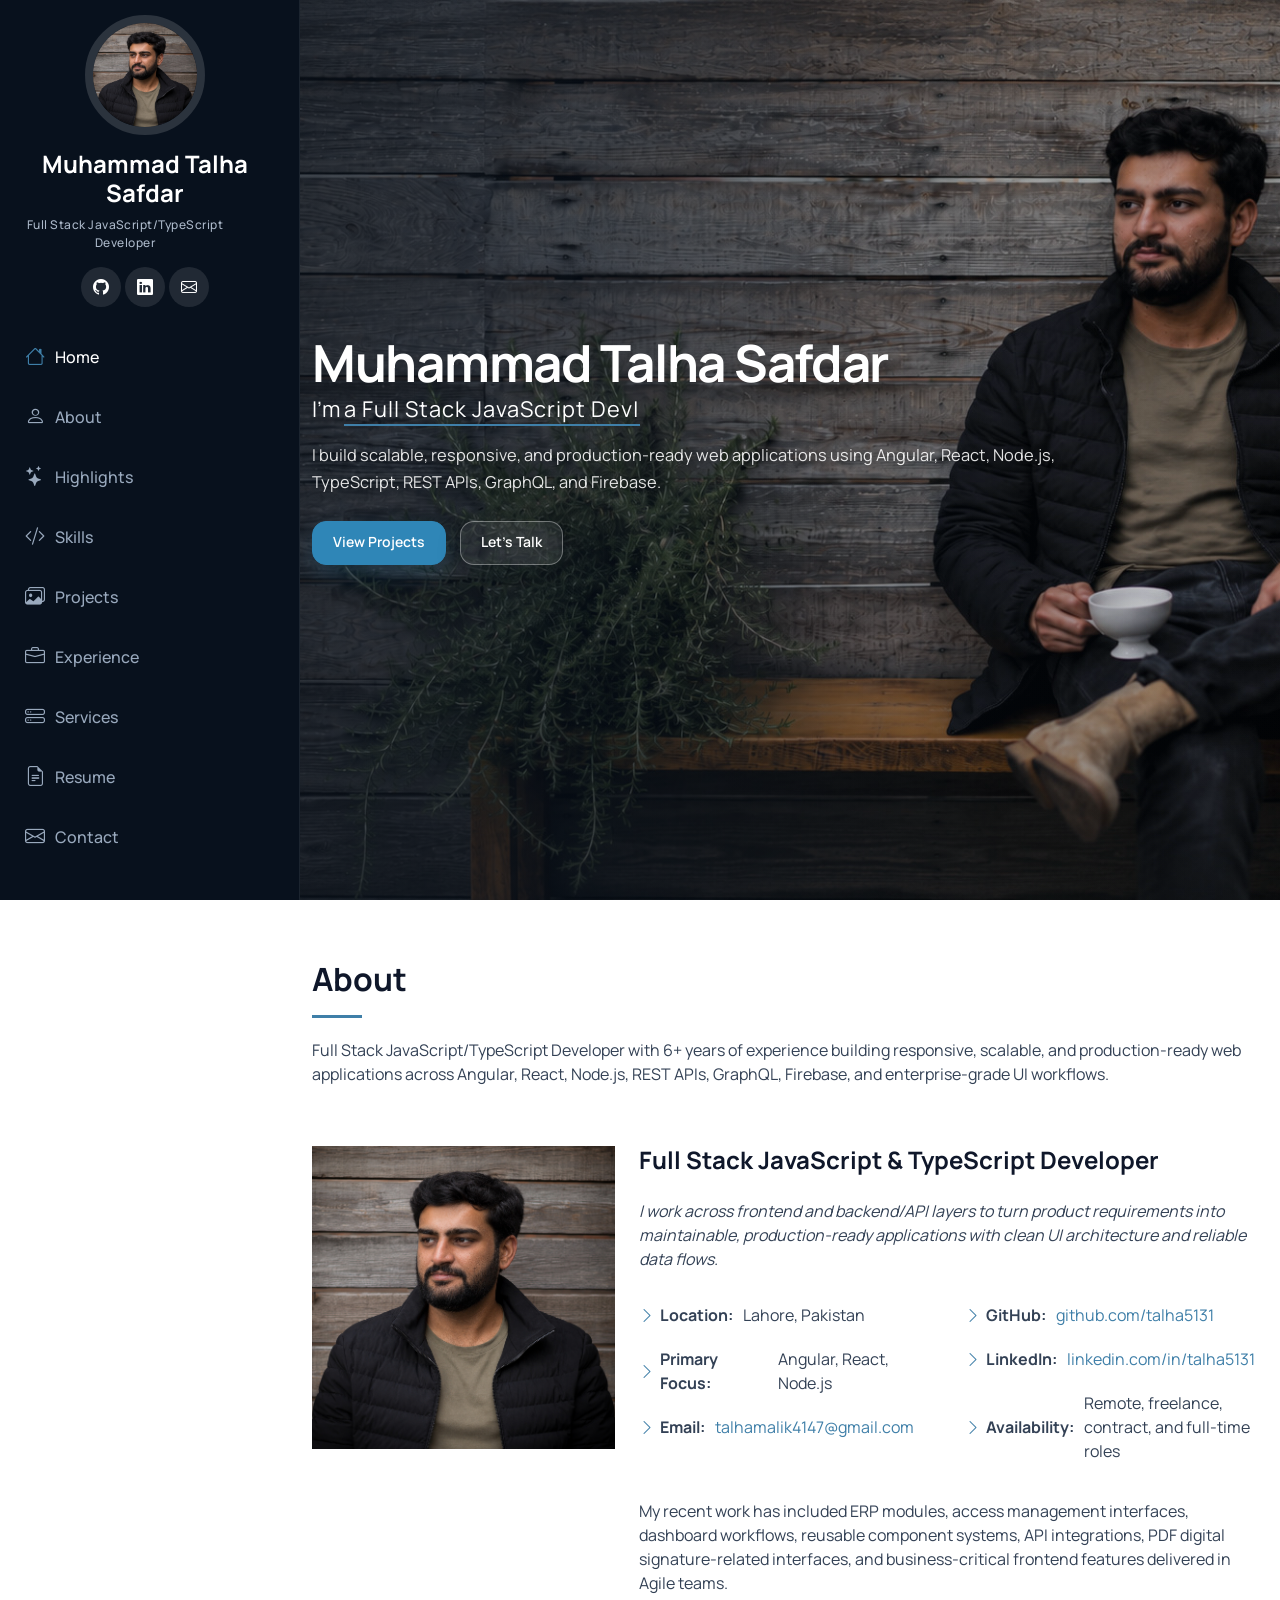
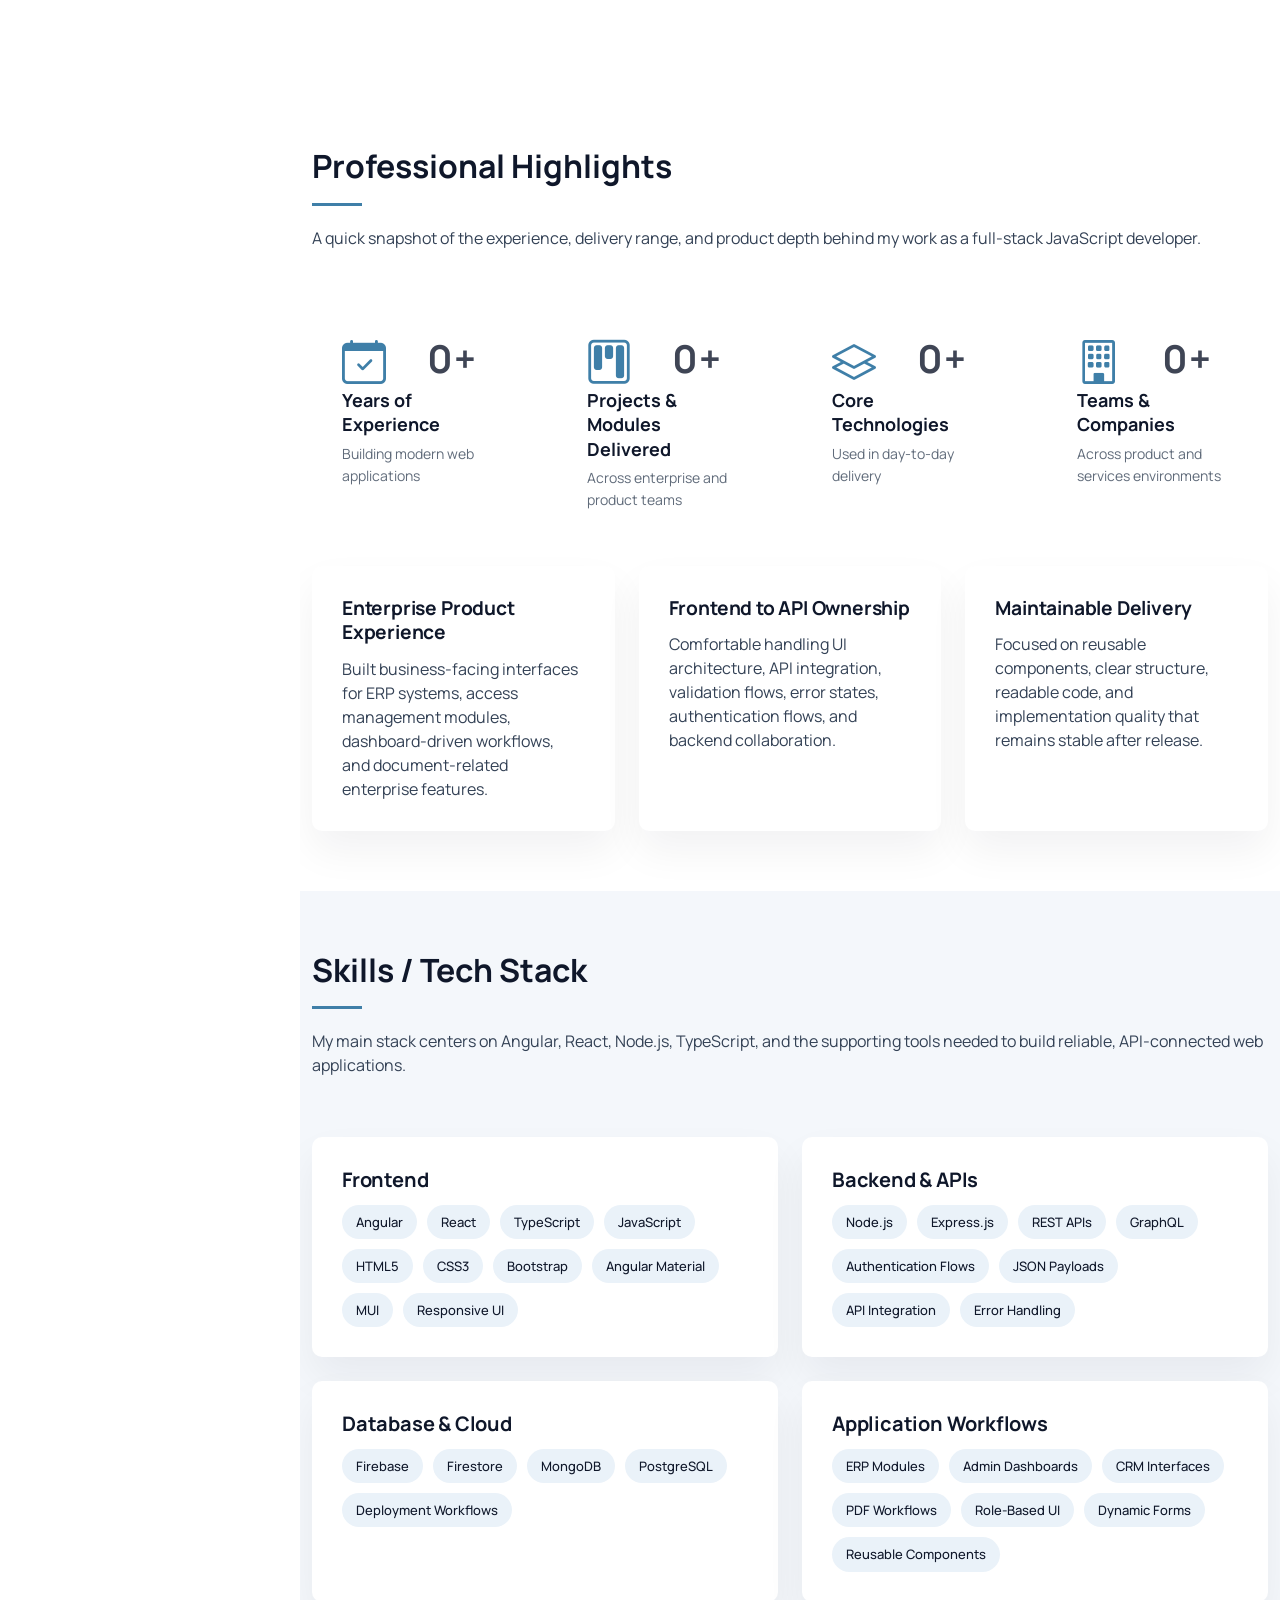
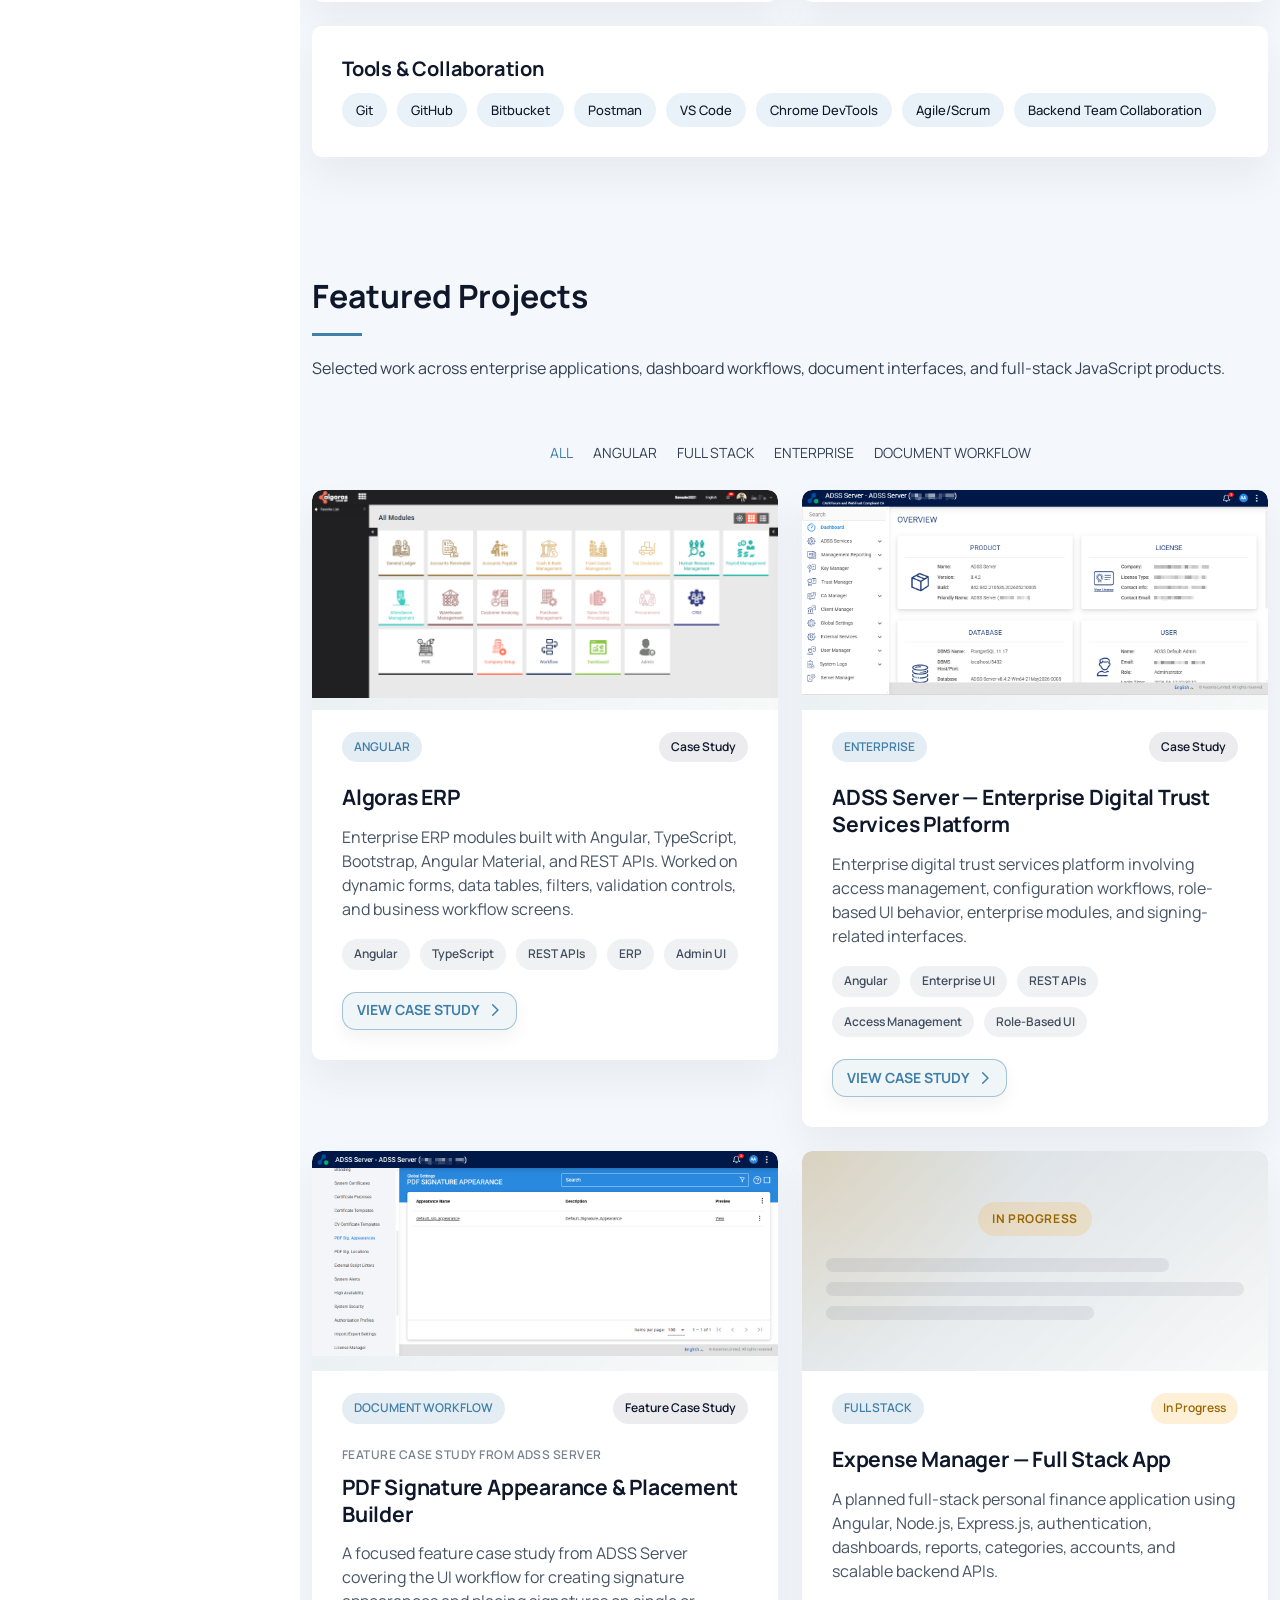
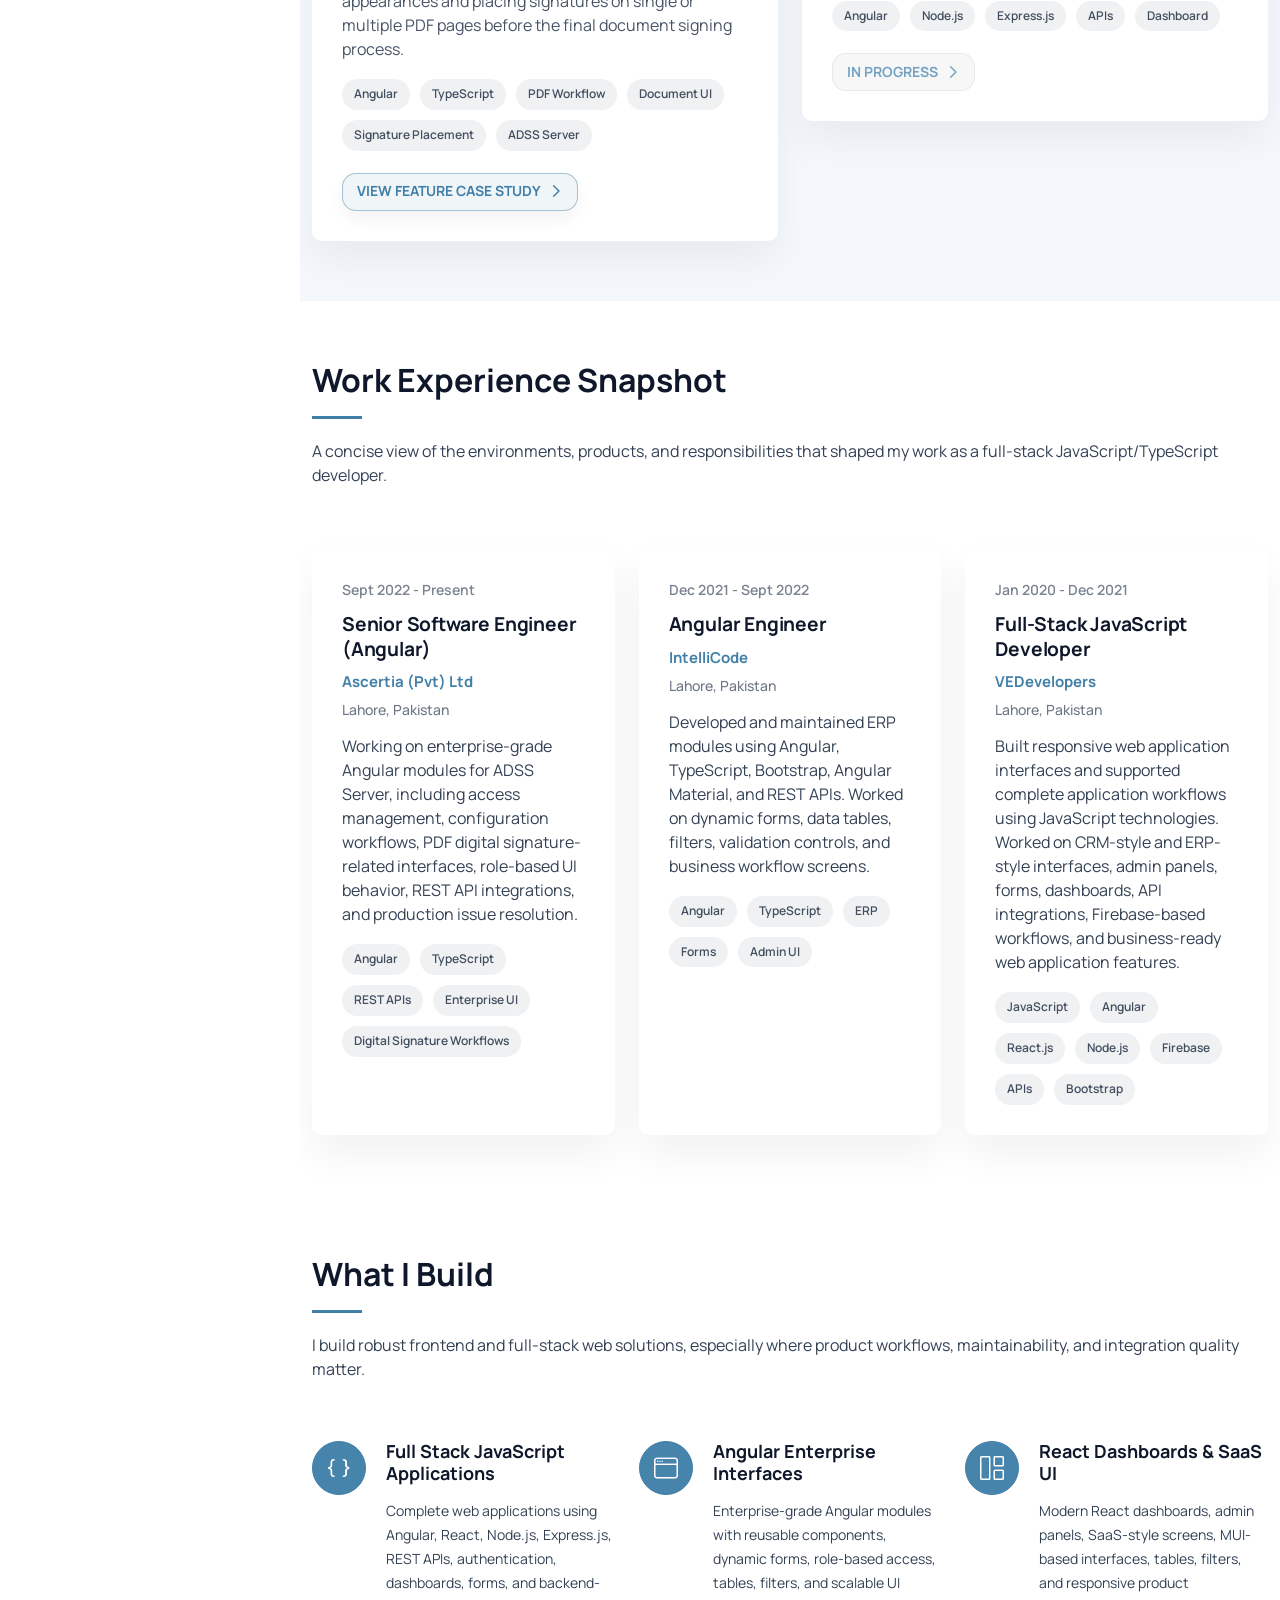
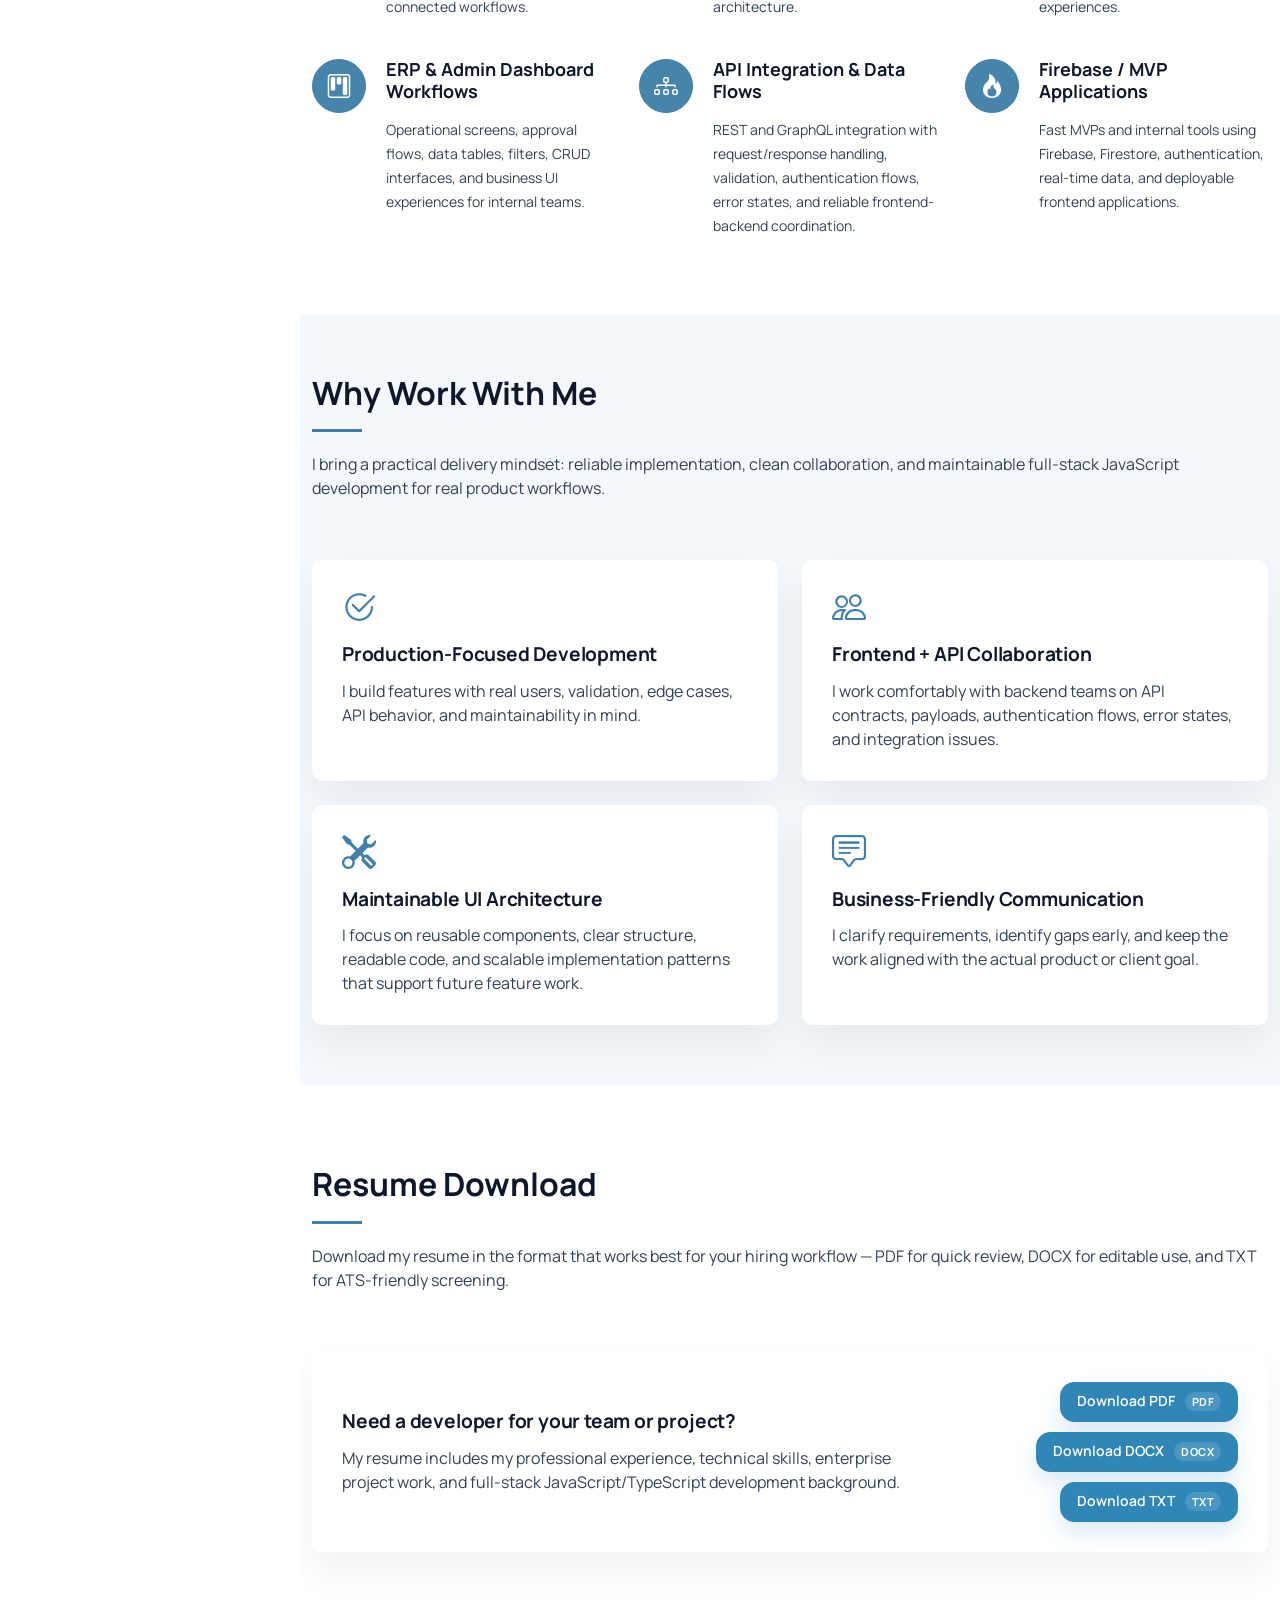
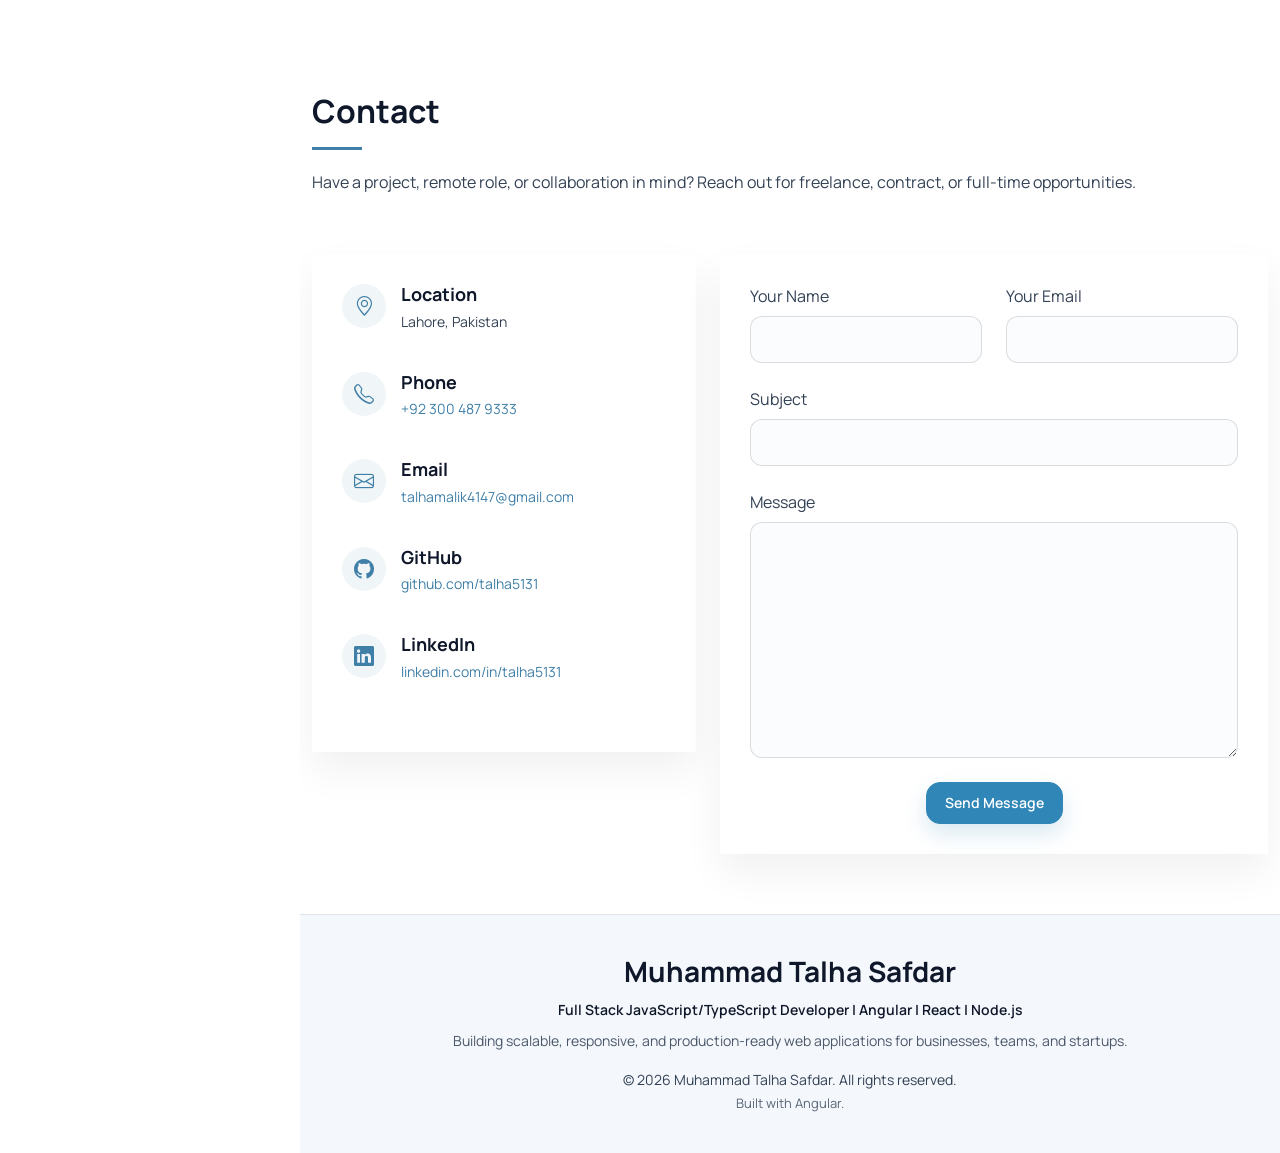
==== commit fb6447f8: "og images update" ====
--- a/index.html
+++ b/index.html
@@ -18,15 +18,15 @@
   <meta property="og:description" content="Full Stack JavaScript/TypeScript Developer specializing in Angular, React, Node.js, and scalable enterprise web applications.">
   <meta property="og:type" content="website">
   <meta property="og:url" content="https://talha5131.github.io/">
-  <meta property="og:image" content="https://talha5131.github.io/assets/og/muhammad-talha-safdar-portfolio-og.png">
+  <meta property="og:image" content="https://talha5131.github.io/assets/og/muhammad-talha-safdar-portfolio-og-v2.png">
   <meta property="og:image:width" content="1200">
-  <meta property="og:image:height" content="630">
+  <meta property="og:image:height" content="627">
   <meta property="og:image:alt" content="Muhammad Talha Safdar portfolio preview">
   <meta property="og:site_name" content="Muhammad Talha Safdar Portfolio">
   <meta name="twitter:card" content="summary_large_image">
   <meta name="twitter:title" content="Muhammad Talha Safdar - Full Stack JavaScript/TypeScript Developer">
   <meta name="twitter:description" content="Full Stack JavaScript/TypeScript Developer specializing in Angular, React, Node.js, and scalable enterprise web applications.">
-  <meta name="twitter:image" content="https://talha5131.github.io/assets/og/muhammad-talha-safdar-portfolio-og.png">
+  <meta name="twitter:image" content="https://talha5131.github.io/assets/og/muhammad-talha-safdar-portfolio-og-v2.png">
 </head>
 <body>
   <app-root></app-root>
